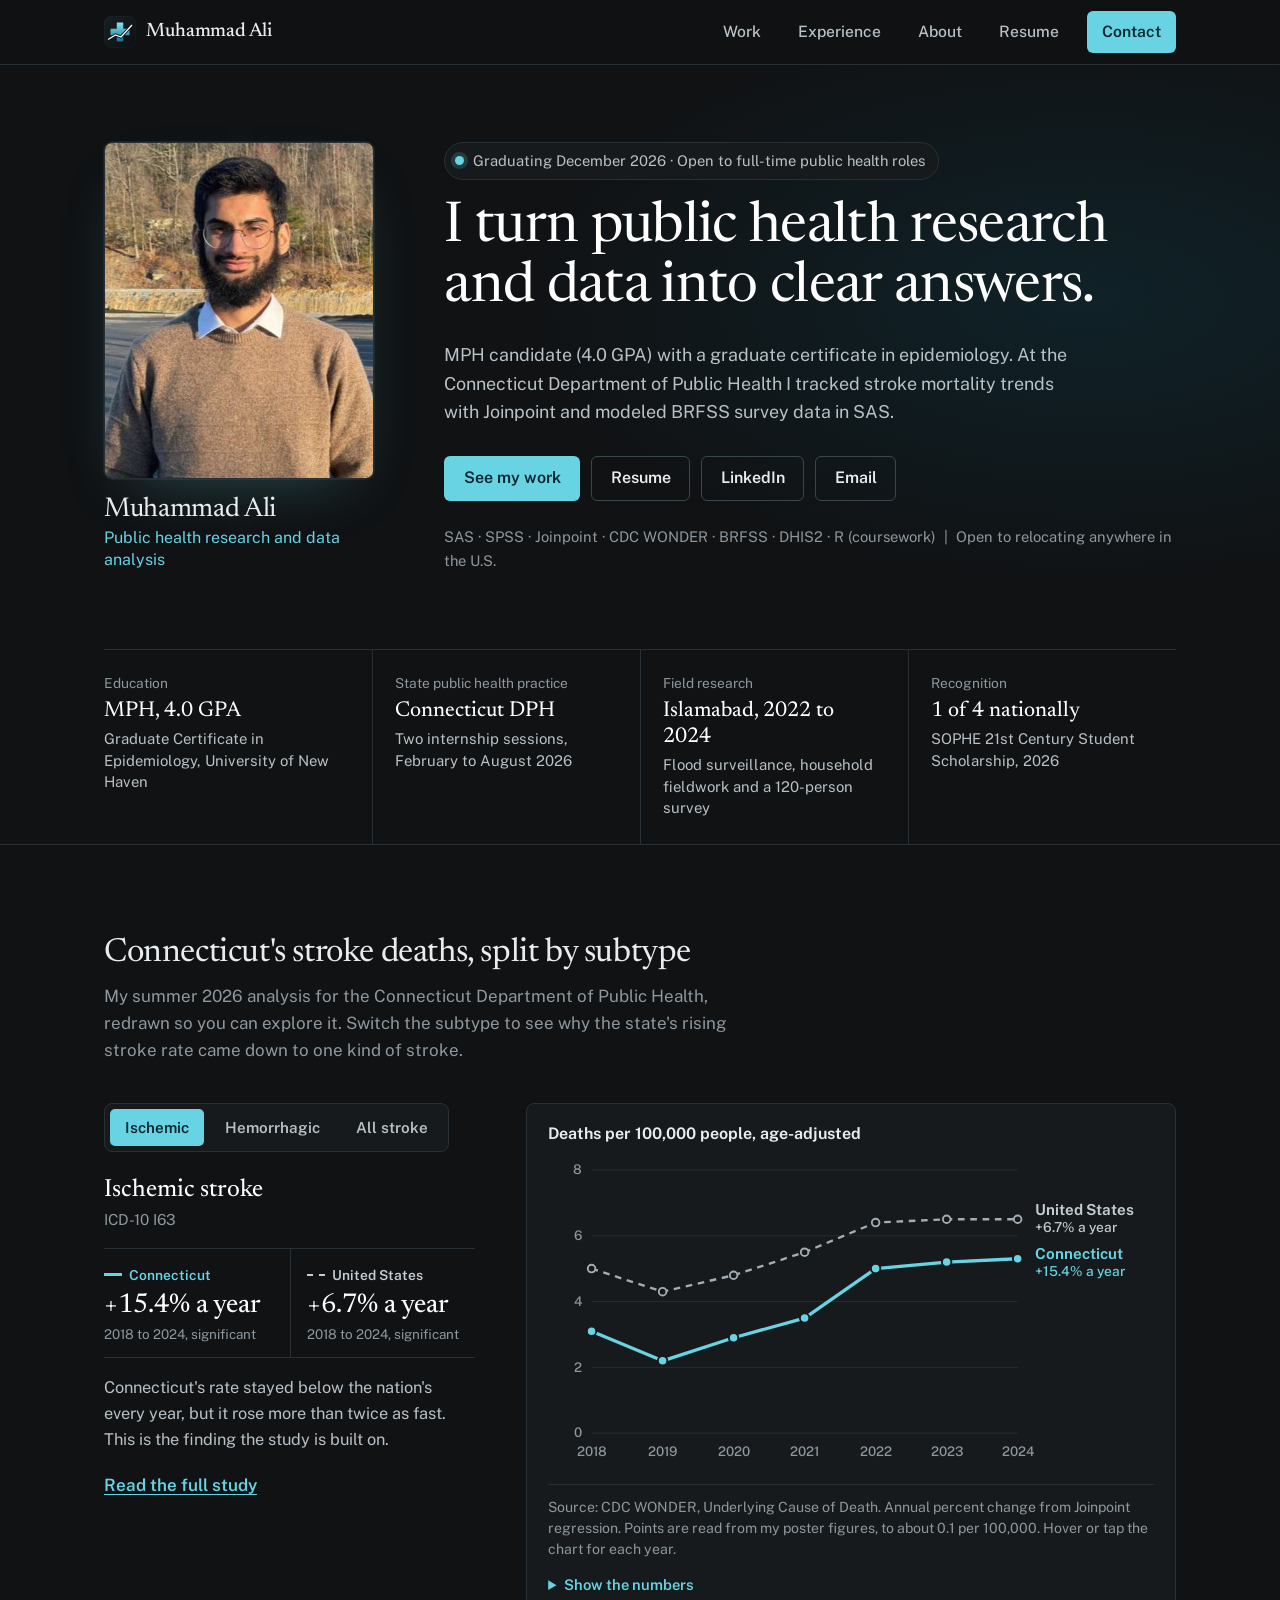
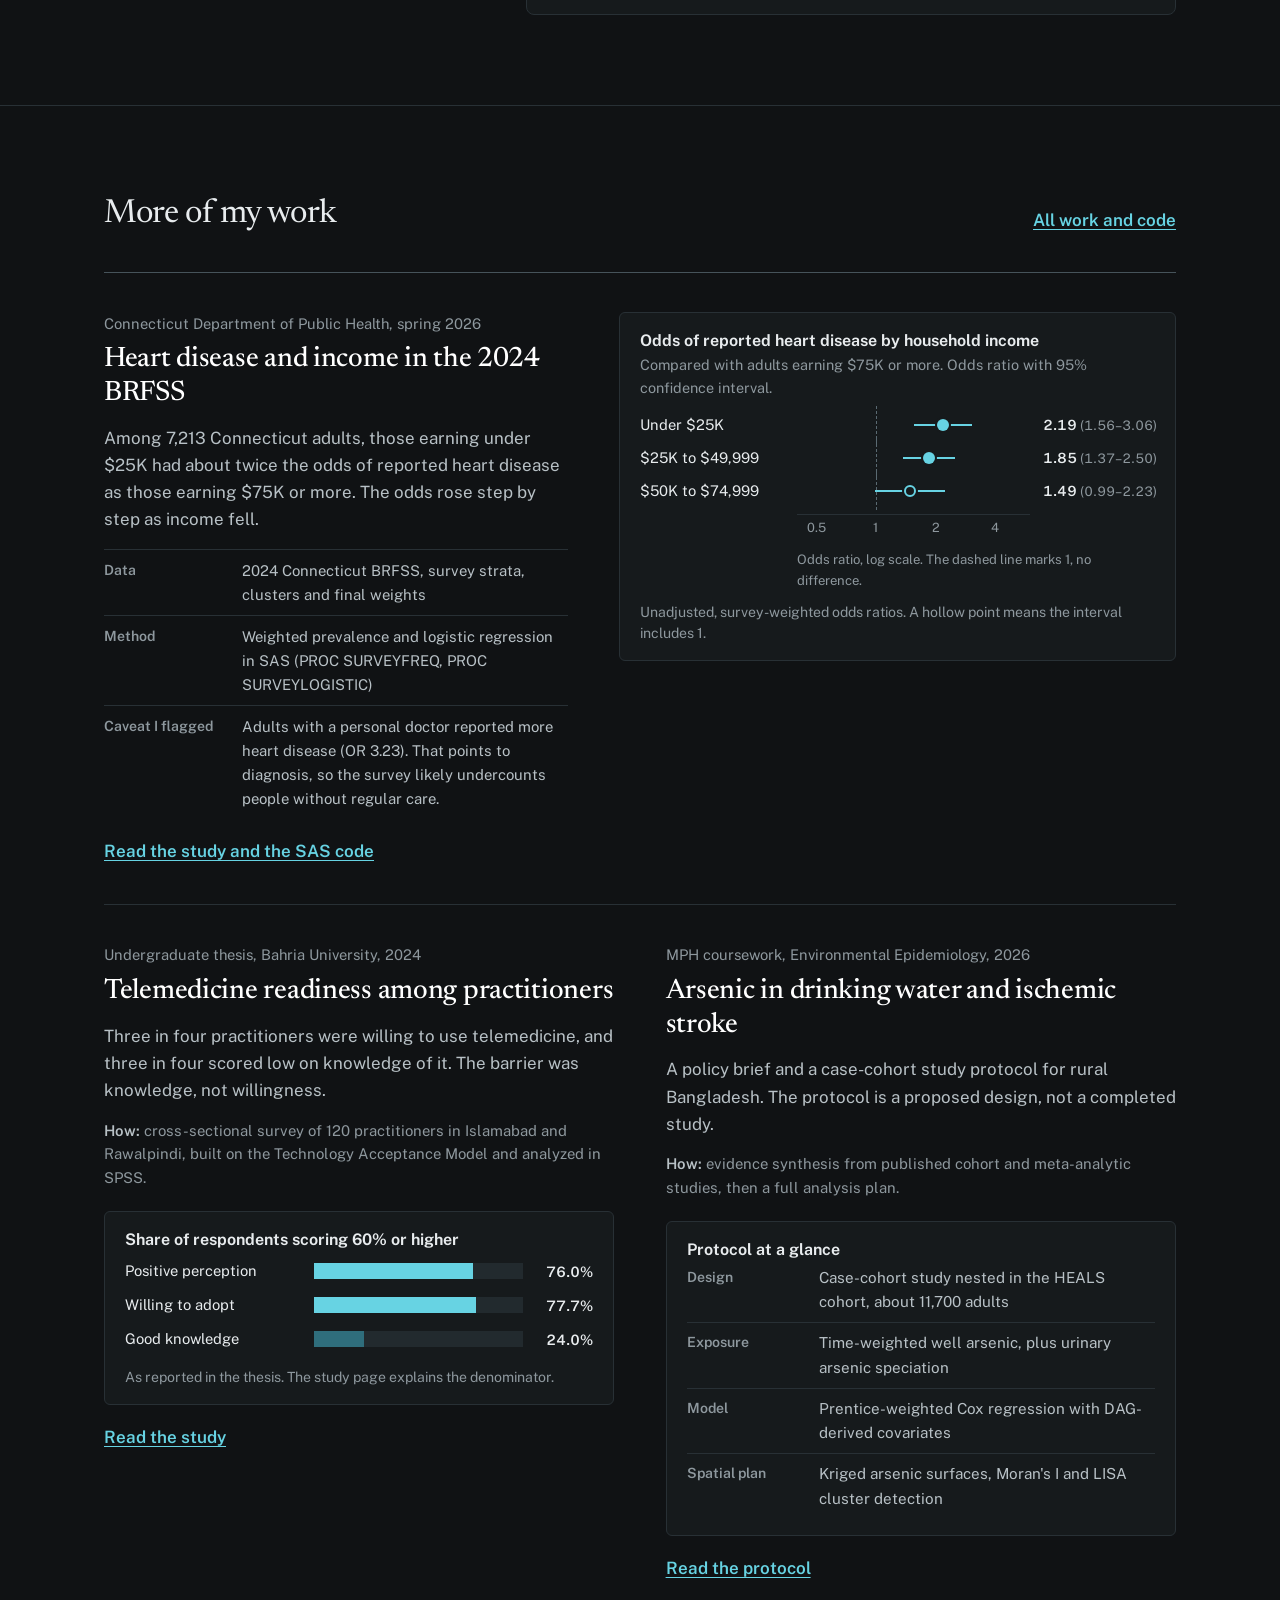
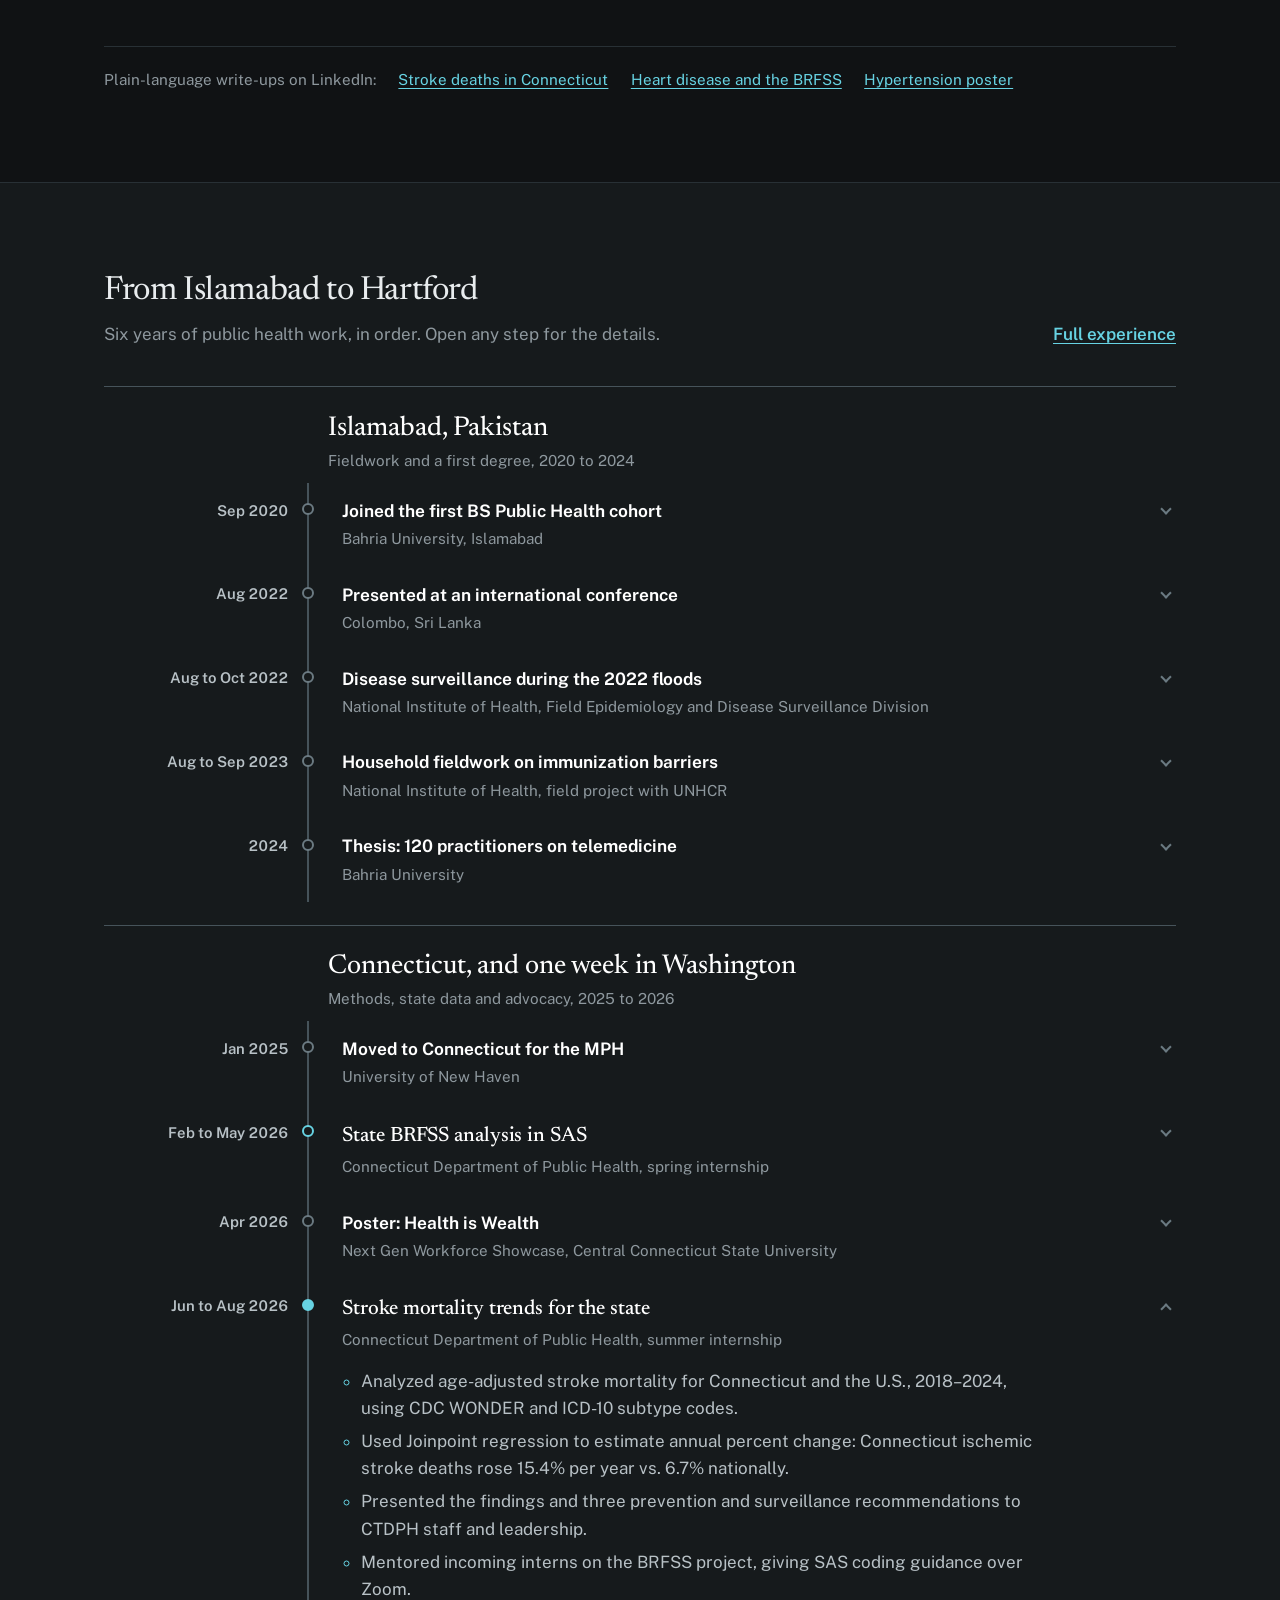
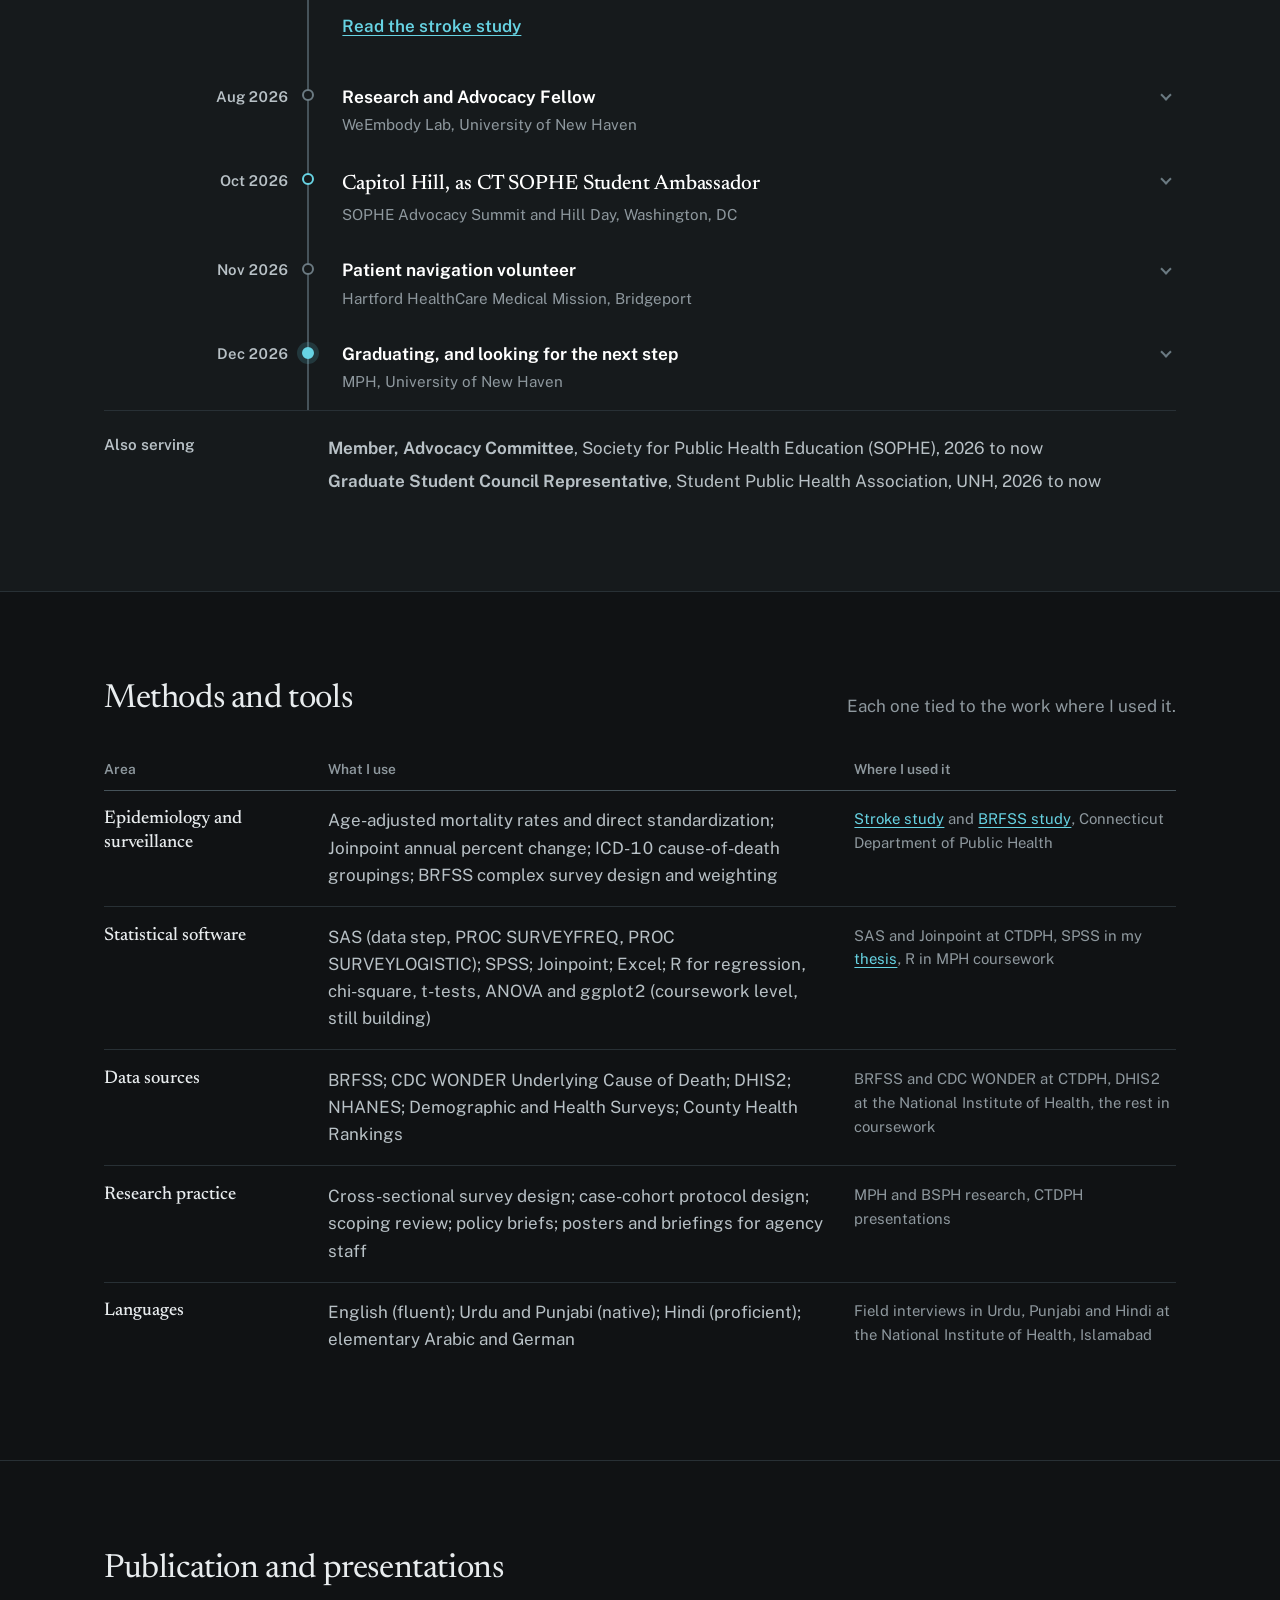
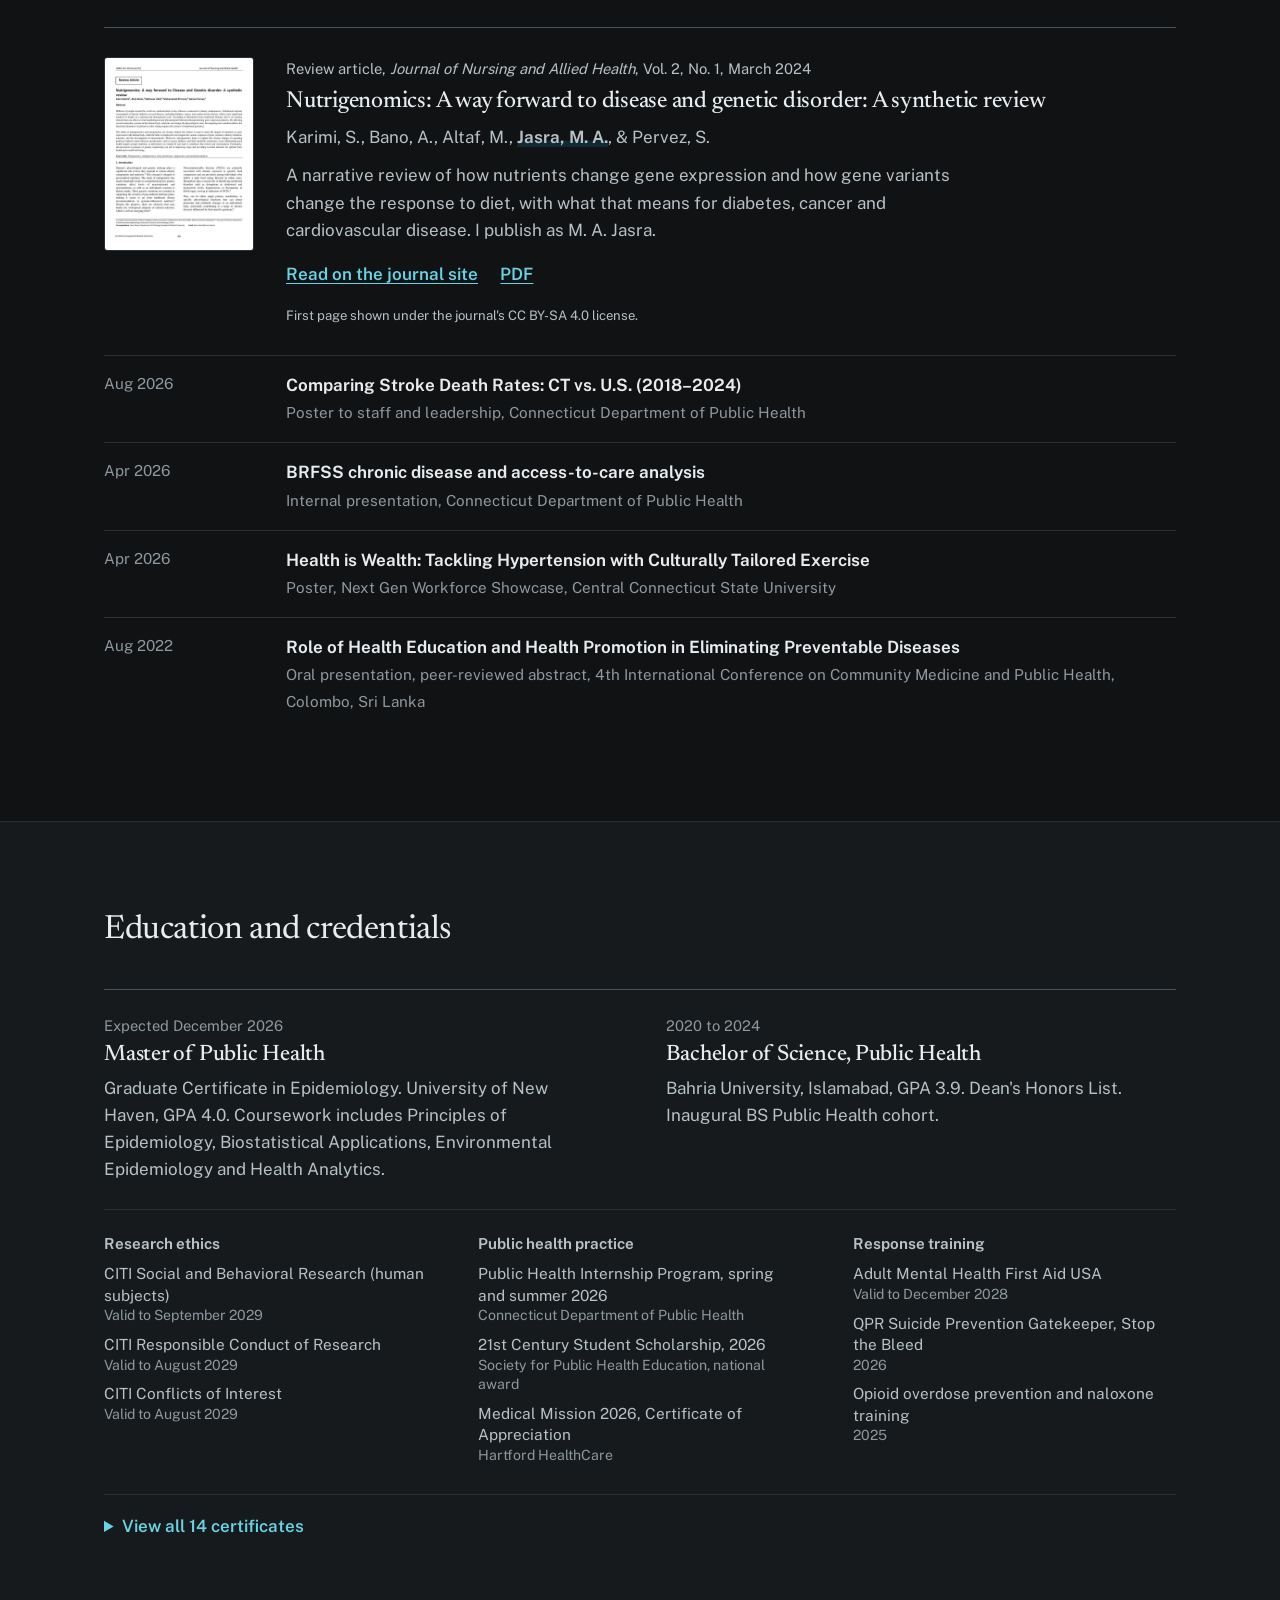
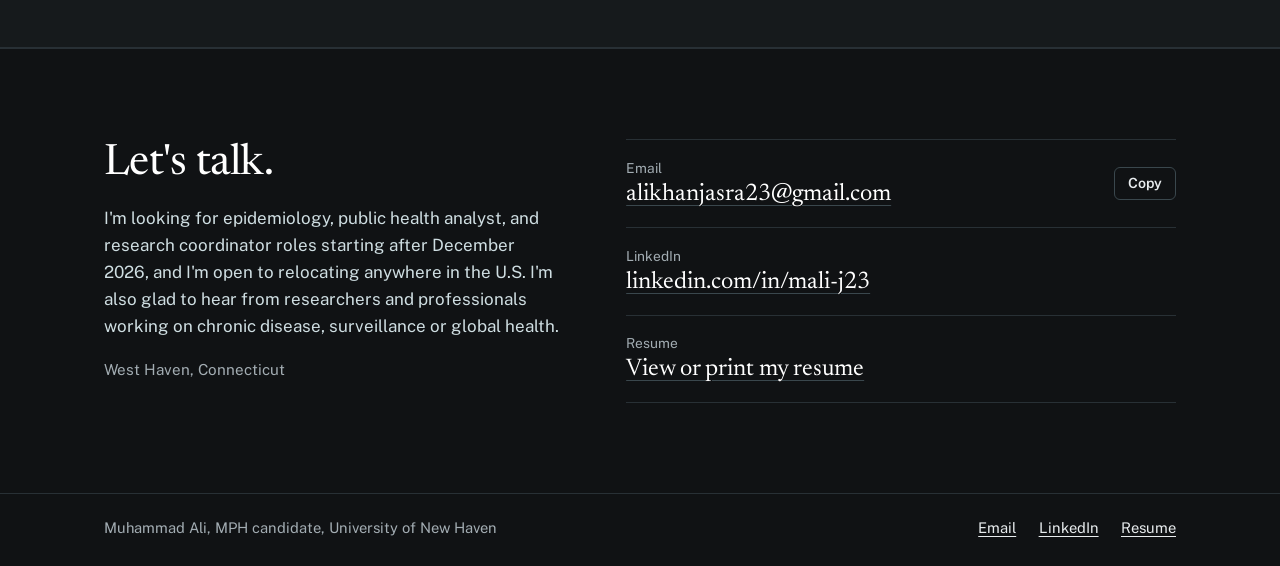
==== index.html @ 275188b8 "Showcase preview: stroke data explorer, Islamabad-to-Hartford path, abstract-style studies, condense" ====
<!doctype html>
<html lang="en">
<head>
<meta charset="utf-8">
<meta name="viewport" content="width=device-width, initial-scale=1">
<title>Muhammad Ali | Public health research and data analysis</title>
<meta name="description" content="MPH candidate with a graduate certificate in epidemiology. Stroke mortality trends, BRFSS analysis in SAS, and public health research from Connecticut and Pakistan.">
<link rel="canonical" href="https://mali-j23.github.io/">
<meta property="og:type" content="website">
<meta property="og:title" content="Muhammad Ali | Public health research and data analysis">
<meta property="og:description" content="MPH candidate with a graduate certificate in epidemiology. Stroke mortality trends, BRFSS analysis in SAS, and public health research from Connecticut and Pakistan.">
<meta property="og:url" content="https://mali-j23.github.io/">
<meta property="og:image" content="https://mali-j23.github.io/assets/img/og-card-b.jpg">
<meta property="og:image:width" content="1200">
<meta property="og:image:height" content="630">
<meta name="twitter:card" content="summary_large_image">
<meta name="theme-color" content="#101214">
<link rel="icon" href="assets/img/icon-pt-v7.svg" type="image/svg+xml">
<link rel="icon" href="assets/img/icon-pt-v7-32.png" type="image/png" sizes="32x32">
<link rel="apple-touch-icon" href="apple-touch-icon-v7.png">
<link rel="preload" href="assets/fonts/newsreader-latin-opsz-normal.woff2" as="font" type="font/woff2" crossorigin>
<link rel="preload" href="assets/fonts/public-sans-latin-wght-normal.woff2" as="font" type="font/woff2" crossorigin>
<link rel="stylesheet" href="assets/css/site.css?v=10">
<script type="application/ld+json">{"@context":"https://schema.org","@type":"Person","name":"Muhammad Ali","url":"https://mali-j23.github.io/","jobTitle":"MPH candidate","alumniOf":[{"@type":"CollegeOrUniversity","name":"University of New Haven"},{"@type":"CollegeOrUniversity","name":"Bahria University"}],"sameAs":["https://www.linkedin.com/in/mali-j23/"],"knowsAbout":["Epidemiology","Public health surveillance","Biostatistics","SAS","BRFSS"]}</script>
</head>
<body>
<a class="skip" href="#main">Skip to content</a>
<header class="site-header">
  <div class="wrap">
    <a class="brand" href="index.html"><svg class="brand-mark" viewBox="0 0 64 64" aria-hidden="true"><defs><linearGradient id="mk-bg" x1="0" y1="0" x2="1" y2="1"><stop offset="0" stop-color="#172025"/><stop offset="1" stop-color="#0D1012"/></linearGradient><linearGradient id="mk-g" x1="0" y1="0" x2="0" y2="1"><stop offset="0" stop-color="#8BE3EF"/><stop offset="1" stop-color="#0E7490"/></linearGradient></defs><rect width="64" height="64" rx="15" fill="url(#mk-bg)"/><rect x=".5" y=".5" width="63" height="63" rx="14.5" fill="none" stroke="#FFFFFF" stroke-opacity=".06"/><path d="M25.5 13h13v12.5h12.5v13h-12.5v12.5h-13v-12.5h-12.5v-13h12.5z" fill="url(#mk-g)"/><polyline points="8,47 23,38 34,42 56,18" fill="none" stroke="#121619" stroke-width="6.4" stroke-linejoin="miter" stroke-miterlimit="8"/><polyline points="8,47 23,38 34,42 56,18" fill="none" stroke="#F2FBFD" stroke-width="2.6" stroke-linejoin="miter" stroke-miterlimit="8"/></svg><span class="brand-name">Muhammad Ali</span></a>
    <nav class="nav" aria-label="Main"><ul><li><a href="work/index.html">Work</a></li><li><a href="experience.html">Experience</a></li><li><a href="about.html">About</a></li><li><a href="resume.html">Resume</a></li><li><a href="index.html#contact" class="nav-cta">Contact</a></li></ul></nav>
  </div>
</header>
<main id="main">

<section class="hero">
  <div class="wrap hero-grid">
    <div class="hero-photo">
      <img src="assets/img/muhammad-ali.jpg" width="428" height="535" alt="Portrait of Muhammad Ali">
      <h1 class="hero-name">Muhammad Ali</h1>
      <p class="hero-role">Public health research and data analysis</p>
    </div>
    <div class="hero-text">
      <p class="hero-kicker"><span class="dot" aria-hidden="true"></span>Graduating December 2026 · Open to full-time public health roles</p>
      <p class="hero-line">I turn public health research and data into clear answers.</p>
      <p class="hero-sub">MPH candidate (4.0 GPA) with a graduate certificate in epidemiology. At the Connecticut Department of Public Health I tracked stroke mortality trends with Joinpoint and modeled BRFSS survey data in SAS.</p>
      <div class="hero-actions">
        <a class="btn btn-primary" href="#findings">See my work</a>
        <a class="btn btn-ghost" href="resume.html">Resume</a>
        <a class="btn btn-ghost" href="https://www.linkedin.com/in/mali-j23/" rel="me">LinkedIn</a>
        <a class="btn btn-ghost" href="mailto:alikhanjasra23@gmail.com">Email</a>
      </div>
      <p class="hero-meta">SAS · SPSS · Joinpoint · CDC WONDER · BRFSS · DHIS2 · R (coursework) &nbsp;|&nbsp; Open to relocating anywhere in the U.S.</p>
    </div>
  </div>
  <div class="wrap">
    <dl class="proof">
      <div><dt>Education</dt><dd><b>MPH, 4.0 GPA</b>Graduate Certificate in Epidemiology, University of New Haven</dd></div>
      <div><dt>State public health practice</dt><dd><b>Connecticut DPH</b>Two internship sessions, February to August 2026</dd></div>
      <div><dt>Field research</dt><dd><b>Islamabad, 2022 to 2024</b>Flood surveillance, household fieldwork and a 120-person survey</dd></div>
      <div><dt>Recognition</dt><dd><b>1 of 4 nationally</b>SOPHE 21st Century Student Scholarship, 2026</dd></div>
    </dl>
  </div>
</section>

<section class="band" id="findings" aria-labelledby="xp-h">
  <div class="wrap">
    <header class="band-head">
      <div>
        <h2 id="xp-h">Connecticut's stroke deaths, split by subtype</h2>
        <p>My summer 2026 analysis for the Connecticut Department of Public Health, redrawn so you can explore it. Switch the subtype to see why the state's rising stroke rate came down to one kind of stroke.</p>
      </div>
    </header>
    <div class="xp" data-explorer>
  <div class="xp-side">
    <div class="xp-tabs" role="group" aria-label="Choose a stroke subtype"><button type="button" class="xp-tab" data-key="isch" aria-pressed="true">Ischemic</button><button type="button" class="xp-tab" data-key="hem" aria-pressed="false">Hemorrhagic</button><button type="button" class="xp-tab" data-key="all" aria-pressed="false">All stroke</button></div>
    <div class="xp-panel" aria-live="polite">
      <p class="xp-name"><b data-f="name">Ischemic stroke</b> <span data-f="icd">ICD-10 I63</span></p>
      <dl class="xp-apc">
        <div class="ct"><dt>Connecticut</dt><dd><b data-f="ctApc">+15.4% a year</b><span data-f="ctNote">2018 to 2024, significant</span></dd></div>
        <div class="us"><dt>United States</dt><dd><b data-f="usApc">+6.7% a year</b><span data-f="usNote">2018 to 2024, significant</span></dd></div>
      </dl>
      <p class="xp-read" data-f="read">Connecticut's rate stayed below the nation's every year, but it rose more than twice as fast. This is the finding the study is built on.</p>
    </div>
    <p class="xp-go"><a href="work/ct-stroke-mortality.html">Read the full study</a></p>
  </div>
  <figure class="xp-fig">
    <p class="fig-head">Deaths per 100,000 people, age-adjusted</p>
    <p class="xp-legend" aria-hidden="true"><span class="k ct">Connecticut</span><span class="k us">United States</span></p>
    <div class="xp-chart"><svg class="chart xp-svg" viewBox="0 0 640 340" role="img" aria-labelledby="xp-title xp-desc"><title id="xp-title">Age-adjusted ischemic stroke death rates, Connecticut and the United States, 2018 to 2024</title><desc id="xp-desc">Connecticut 3.1 to 5.3 per 100,000 (+15.4% a year); United States 5.0 to 6.5 (+6.7% a year). Full values in the table below the chart.</desc><g class="ticks"><g class="tick"><line class="grid" x1="46" x2="496" y1="298.0" y2="298.0"/><text class="axis-t" x="36" y="302.5" text-anchor="end">0</text></g><g class="tick"><line class="grid" x1="46" x2="496" y1="228.5" y2="228.5"/><text class="axis-t" x="36" y="233.0" text-anchor="end">2</text></g><g class="tick"><line class="grid" x1="46" x2="496" y1="159.0" y2="159.0"/><text class="axis-t" x="36" y="163.5" text-anchor="end">4</text></g><g class="tick"><line class="grid" x1="46" x2="496" y1="89.5" y2="89.5"/><text class="axis-t" x="36" y="94.0" text-anchor="end">6</text></g><g class="tick"><line class="grid" x1="46" x2="496" y1="20.0" y2="20.0"/><text class="axis-t" x="36" y="24.5" text-anchor="end">8</text></g></g><text class="axis-t" x="46.0" y="322" text-anchor="middle">2018</text><text class="axis-t" x="121.0" y="322" text-anchor="middle">2019</text><text class="axis-t" x="196.0" y="322" text-anchor="middle">2020</text><text class="axis-t" x="271.0" y="322" text-anchor="middle">2021</text><text class="axis-t" x="346.0" y="322" text-anchor="middle">2022</text><text class="axis-t" x="421.0" y="322" text-anchor="middle">2023</text><text class="axis-t" x="496.0" y="322" text-anchor="middle">2024</text><g class="series"><polyline class="us" points="46.0,124.2 121.0,148.6 196.0,131.2 271.0,106.9 346.0,75.6 421.0,72.1 496.0,72.1"/><polyline class="ct" points="46.0,190.3 121.0,221.6 196.0,197.2 271.0,176.4 346.0,124.2 421.0,117.3 496.0,113.8"/><g class="dots"><circle class="us-pt" cx="46.0" cy="124.2" r="4"/><circle class="us-pt" cx="121.0" cy="148.6" r="4"/><circle class="us-pt" cx="196.0" cy="131.2" r="4"/><circle class="us-pt" cx="271.0" cy="106.9" r="4"/><circle class="us-pt" cx="346.0" cy="75.6" r="4"/><circle class="us-pt" cx="421.0" cy="72.1" r="4"/><circle class="us-pt" cx="496.0" cy="72.1" r="4"/><circle class="ct-pt" cx="46.0" cy="190.3" r="5"/><circle class="ct-pt" cx="121.0" cy="221.6" r="5"/><circle class="ct-pt" cx="196.0" cy="197.2" r="5"/><circle class="ct-pt" cx="271.0" cy="176.4" r="5"/><circle class="ct-pt" cx="346.0" cy="124.2" r="5"/><circle class="ct-pt" cx="421.0" cy="117.3" r="5"/><circle class="ct-pt" cx="496.0" cy="113.8" r="5"/></g></g><g class="end-labs"><text class="lab lab-us" x="514" y="68.0">United States</text><text class="lab-s lab-us" x="514" y="86.0">+6.7% a year</text><text class="lab lab-ct" x="514" y="114.0">Connecticut</text><text class="lab-s lab-ct" x="514" y="132.0">+15.4% a year</text></g><g class="hover" aria-hidden="true"><line class="hover-line" x1="0" x2="0" y1="20" y2="298"/></g><rect class="hit" x="26" y="0" width="490" height="308" fill="transparent"/></svg><div class="xp-tip" hidden></div></div>
    <figcaption>Source: CDC WONDER, Underlying Cause of Death. Annual percent change from Joinpoint regression. Points are read from my poster figures, to about 0.1 per 100,000. Hover or tap the chart for each year.</figcaption>
    <details class="data-view"><summary>Show the numbers</summary><div class="table-scroll" tabindex="0" role="region" aria-label="Stroke death rates table"><table class="data nowrap"><caption>Age-adjusted deaths per 100,000, read from my poster figures</caption><thead><tr><th scope="col">Series</th><th scope="col" class="r">2018</th><th scope="col" class="r">2019</th><th scope="col" class="r">2020</th><th scope="col" class="r">2021</th><th scope="col" class="r">2022</th><th scope="col" class="r">2023</th><th scope="col" class="r">2024</th></tr></thead><tbody><tr><th scope="row">Ischemic stroke, Connecticut</th><td class="r">3.1</td><td class="r">2.2</td><td class="r">2.9</td><td class="r">3.5</td><td class="r">5.0</td><td class="r">5.2</td><td class="r">5.3</td></tr><tr><th scope="row">Ischemic stroke, United States</th><td class="r">5.0</td><td class="r">4.3</td><td class="r">4.8</td><td class="r">5.5</td><td class="r">6.4</td><td class="r">6.5</td><td class="r">6.5</td></tr><tr><th scope="row">Hemorrhagic stroke, Connecticut</th><td class="r">7.2</td><td class="r">6.8</td><td class="r">6.4</td><td class="r">6.8</td><td class="r">6.0</td><td class="r">5.7</td><td class="r">5.6</td></tr><tr><th scope="row">Hemorrhagic stroke, United States</th><td class="r">8.7</td><td class="r">8.5</td><td class="r">8.6</td><td class="r">9.0</td><td class="r">8.4</td><td class="r">8.1</td><td class="r">7.8</td></tr><tr><th scope="row">All cerebrovascular disease, Connecticut</th><td class="r">27.2</td><td class="r">26.7</td><td class="r">28.4</td><td class="r">29.5</td><td class="r">30.1</td><td class="r">30.5</td><td class="r">31.6</td></tr><tr><th scope="row">All cerebrovascular disease, United States</th><td class="r">37.1</td><td class="r">37.0</td><td class="r">38.8</td><td class="r">41.1</td><td class="r">39.5</td><td class="r">39.0</td><td class="r">38.6</td></tr></tbody></table></div></details>
  </figure>
  <script type="application/json" class="xp-data">{"years": [2018, 2019, 2020, 2021, 2022, 2023, 2024], "g": {"W": 640, "H": 340, "x0": 46, "x1": 496, "y0": 298, "y1": 20}, "sets": {"isch": {"label": "Ischemic", "name": "Ischemic stroke", "icd": "ICD-10 I63", "max": 8, "step": 2, "ct": [3.1, 2.2, 2.9, 3.5, 5.0, 5.2, 5.3], "us": [5.0, 4.3, 4.8, 5.5, 6.4, 6.5, 6.5], "ctApc": "+15.4% a year", "usApc": "+6.7% a year", "ctNote": "2018 to 2024, significant", "usNote": "2018 to 2024, significant", "read": "Connecticut's rate stayed below the nation's every year, but it rose more than twice as fast. This is the finding the study is built on."}, "hem": {"label": "Hemorrhagic", "name": "Hemorrhagic stroke", "icd": "ICD-10 I60 to I62", "max": 10, "step": 2, "ct": [7.2, 6.8, 6.4, 6.8, 6.0, 5.7, 5.6], "us": [8.7, 8.5, 8.6, 9.0, 8.4, 8.1, 7.8], "ctApc": "−4.1% a year", "usApc": "−4.2% a year", "ctNote": "2018 to 2024, significant", "usNote": "2021 to 2024, significant (flat before)", "read": "Hemorrhagic stroke deaths fell in both. That rules it out as the reason Connecticut's stroke deaths were rising."}, "all": {"label": "All stroke", "name": "All cerebrovascular disease", "icd": "ICD-10 I60 to I69", "max": 50, "step": 10, "ct": [27.2, 26.7, 28.4, 29.5, 30.1, 30.5, 31.6], "us": [37.1, 37.0, 38.8, 41.1, 39.5, 39.0, 38.6], "ctApc": "+2.8% a year", "usApc": "−1.7% a year", "ctNote": "2018 to 2024, no turning point", "usNote": "from 2021, after +3.5% a year to 2021", "read": "The national trend turned down after 2021. Connecticut's kept climbing with no turning point, which is what made the subtype split worth doing."}}}</script>
</div>
  </div>
</section>

<section class="band" id="projects" aria-labelledby="proj-h">
  <div class="wrap">
    <header class="band-head">
      <h2 id="proj-h">More of my work</h2>
      <a class="more-link" href="work/index.html">All work and code</a>
    </header>

    <article class="study">
      <div>
        <p class="study-ctx">Connecticut Department of Public Health, spring 2026</p>
        <h3><a href="work/brfss-heart-disease.html">Heart disease and income in the 2024 BRFSS</a></h3>
        <p class="study-find">Among 7,213 Connecticut adults, those earning under $25K had about twice the odds of reported heart disease as those earning $75K or more. The odds rose step by step as income fell.</p>
        <dl class="abstract">
          <div><dt>Data</dt><dd>2024 Connecticut BRFSS, survey strata, clusters and final weights</dd></div>
          <div><dt>Method</dt><dd>Weighted prevalence and logistic regression in SAS (PROC SURVEYFREQ, PROC SURVEYLOGISTIC)</dd></div>
          <div><dt>Caveat I flagged</dt><dd>Adults with a personal doctor reported more heart disease (OR 3.23). That points to diagnosis, so the survey likely undercounts people without regular care.</dd></div>
        </dl>
        <p class="study-go"><a href="work/brfss-heart-disease.html">Read the study and the SAS code</a></p>
      </div>
      <figure class="study-fig">
        <p class="fig-head">Odds of reported heart disease by household income</p>
        <p class="fig-sub">Compared with adults earning $75K or more. Odds ratio with 95% confidence interval.</p>
        <div class="forest"><div class="forest-row" title="Under $25K: OR 2.19 (95% CI 1.56 to 3.06)" style="--ref:33.84%;--lo:50.35%;--hi:75.17%;--pt:62.77%"><span class="forest-label">Under $25K</span><span class="forest-track" aria-hidden="true"><span class="forest-ci"></span><span class="forest-pt"></span></span><span class="forest-val">2.19 <span class="small">(1.56–3.06)</span></span></div><div class="forest-row" title="$25K to $49,999: OR 1.85 (95% CI 1.37 to 2.50)" style="--ref:33.84%;--lo:45.46%;--hi:67.69%;--pt:56.57%"><span class="forest-label">$25K to $49,999</span><span class="forest-track" aria-hidden="true"><span class="forest-ci"></span><span class="forest-pt"></span></span><span class="forest-val">1.85 <span class="small">(1.37–2.50)</span></span></div><div class="forest-row" title="$50K to $74,999: OR 1.49 (95% CI 0.99 to 2.23) , CI includes 1" style="--ref:33.84%;--lo:33.50%;--hi:63.48%;--pt:48.49%"><span class="forest-label">$50K to $74,999</span><span class="forest-track" aria-hidden="true"><span class="forest-ci"></span><span class="forest-pt ns"></span></span><span class="forest-val">1.49 <span class="small">(0.99–2.23)</span></span></div><div class="forest-axis" aria-hidden="true"><span></span><div class="ticks"><span style="left:8.24%">0.5</span><span style="left:33.84%">1</span><span style="left:59.43%">2</span><span style="left:85.03%">4</span></div><span></span><div class="axis-label">Odds ratio, log scale. The dashed line marks 1, no difference.</div></div></div>
        <figcaption>Unadjusted, survey-weighted odds ratios. A hollow point means the interval includes 1.</figcaption>
      </figure>
    </article>

    <div class="study-pair">
      <article class="study">
        <p class="study-ctx">Undergraduate thesis, Bahria University, 2024</p>
        <h3><a href="work/telemedicine-thesis.html">Telemedicine readiness among practitioners</a></h3>
        <p class="study-find">Three in four practitioners were willing to use telemedicine, and three in four scored low on knowledge of it. The barrier was knowledge, not willingness.</p>
        <p class="study-how"><b>How:</b> cross-sectional survey of 120 practitioners in Islamabad and Rawalpindi, built on the Technology Acceptance Model and analyzed in SPSS.</p>
        <figure class="study-fig">
          <p class="fig-head">Share of respondents scoring 60% or higher</p>
          <div class="bars">
            <div class="bar-row"><span class="bar-label">Positive perception</span><span class="bar-track" aria-hidden="true"><span class="bar-fill" style="--w:76.0%"></span></span><span class="bar-val">76.0%</span></div>
            <div class="bar-row"><span class="bar-label">Willing to adopt</span><span class="bar-track" aria-hidden="true"><span class="bar-fill" style="--w:77.7%"></span></span><span class="bar-val">77.7%</span></div>
            <div class="bar-row"><span class="bar-label">Good knowledge</span><span class="bar-track" aria-hidden="true"><span class="bar-fill light" style="--w:24.0%"></span></span><span class="bar-val">24.0%</span></div>
          </div>
          <figcaption>As reported in the thesis. The study page explains the denominator.</figcaption>
        </figure>
        <p class="study-go"><a href="work/telemedicine-thesis.html">Read the study</a></p>
      </article>
      <article class="study">
        <p class="study-ctx">MPH coursework, Environmental Epidemiology, 2026</p>
        <h3><a href="work/arsenic-ischemic-stroke.html">Arsenic in drinking water and ischemic stroke</a></h3>
        <p class="study-find">A policy brief and a case-cohort study protocol for rural Bangladesh. The protocol is a proposed design, not a completed study.</p>
        <p class="study-how"><b>How:</b> evidence synthesis from published cohort and meta-analytic studies, then a full analysis plan.</p>
        <figure class="study-fig">
          <p class="fig-head">Protocol at a glance</p>
          <ul class="design-list">
            <li><b>Design</b><span>Case-cohort study nested in the HEALS cohort, about 11,700 adults</span></li>
            <li><b>Exposure</b><span>Time-weighted well arsenic, plus urinary arsenic speciation</span></li>
            <li><b>Model</b><span>Prentice-weighted Cox regression with DAG-derived covariates</span></li>
            <li><b>Spatial plan</b><span>Kriged arsenic surfaces, Moran's I and LISA cluster detection</span></li>
          </ul>
        </figure>
        <p class="study-go"><a href="work/arsenic-ischemic-stroke.html">Read the protocol</a></p>
      </article>
    </div>

    <p class="writeups"><span>Plain-language write-ups on LinkedIn:</span>
      <a href="https://www.linkedin.com/posts/mali-j23_publichealth-mph-healthpolicy-share-7495878154767593472-Ne0C/">Stroke deaths in Connecticut</a>
      <a href="https://www.linkedin.com/posts/mali-j23_heart-disease-in-connecticut-2024-brfss-ugcPost-7513240771441979392-JGFQ/">Heart disease and the BRFSS</a>
      <a href="https://www.linkedin.com/posts/mali-j23_publichealth-mph-networking-ugcPost-7506755749532942337-hAEg/">Hypertension poster</a>
    </p>
  </div>
</section>

<section class="band mist" id="experience" aria-labelledby="path-h">
  <div class="wrap">
    <header class="band-head">
      <div>
        <h2 id="path-h">From Islamabad to Hartford</h2>
        <p>Six years of public health work, in order. Open any step for the details.</p>
      </div>
      <a class="more-link" href="experience.html">Full experience</a>
    </header>
    <div class="path">
      <div class="chapter"><h3>Islamabad, Pakistan</h3><p>Fieldwork and a first degree, 2020 to 2024</p></div>
      <ol class="steps"><li class="step "><details><summary><span class="step-when">Sep 2020</span><span class="step-what"><b>Joined the first BS Public Health cohort</b><span>Bahria University, Islamabad</span></span></summary><div class="step-body"><p>Part of the university's inaugural public health class. Graduated in July 2024 with a 3.9 GPA and a place on the Dean's Honors List.</p></div></details></li><li class="step "><details><summary><span class="step-when">Aug 2022</span><span class="step-what"><b>Presented at an international conference</b><span>Colombo, Sri Lanka</span></span></summary><div class="step-body"><p>Oral presentation, "Role of Health Education and Health Promotion in Eliminating Preventable Diseases," at the 4th International Conference on Community Medicine and Public Health. Peer-reviewed abstract.</p></div></details></li><li class="step "><details><summary><span class="step-when">Aug to Oct 2022</span><span class="step-what"><b>Disease surveillance during the 2022 floods</b><span>National Institute of Health, Field Epidemiology and Disease Surveillance Division</span></span></summary><div class="step-body"><ul><li>Entered flood-related disease data from affected districts into DHIS2 and produced map visualizations for response planning.</li><li>Supported analysis and reporting of surveillance data for flood-affected communities.</li><li>Completed scenario-based infection prevention and control training delivered by a WHO public health professional.</li></ul></div></details></li><li class="step "><details><summary><span class="step-when">Aug to Sep 2023</span><span class="step-what"><b>Household fieldwork on immunization barriers</b><span>National Institute of Health, field project with UNHCR</span></span></summary><div class="step-body"><ul><li>Collected household health data in urban slum communities to assess barriers to immunization.</li><li>Interviewed families in Urdu, Punjabi and Hindi, without an interpreter.</li><li>Built Excel databases joining refugee and district-level data with UNHCR maps for program planning.</li></ul></div></details></li><li class="step "><details><summary><span class="step-when">2024</span><span class="step-what"><b>Thesis: 120 practitioners on telemedicine</b><span>Bahria University</span></span></summary><div class="step-body"><p>Designed the questionnaire, surveyed 120 practitioners in Islamabad and Rawalpindi, analyzed it in SPSS, and defended it before a faculty committee with external examiners. Three in four were willing to use telemedicine; three in four scored low on knowledge of it.</p><p><a href="work/telemedicine-thesis.html">Read the thesis study</a></p></div></details></li></ol>
      <div class="chapter"><h3>Connecticut, and one week in Washington</h3><p>Methods, state data and advocacy, 2025 to 2026</p></div>
      <ol class="steps"><li class="step "><details><summary><span class="step-when">Jan 2025</span><span class="step-what"><b>Moved to Connecticut for the MPH</b><span>University of New Haven</span></span></summary><div class="step-body"><p>Master of Public Health with a Graduate Certificate in Epidemiology. GPA 4.0, finishing December 2026.</p></div></details></li><li class="step key"><details><summary><span class="step-when">Feb to May 2026</span><span class="step-what"><b>State BRFSS analysis in SAS</b><span>Connecticut Department of Public Health, spring internship</span></span></summary><div class="step-body"><ul><li>Wrote SAS code to clean and analyze 2024 Connecticut BRFSS data, using PROC SURVEYFREQ and PROC SURVEYLOGISTIC to account for the survey design.</li><li>Found a clear income gradient in heart disease (OR 2.19 for adults under $25K vs. $75K+), with higher odds for smokers (1.50) and adults with obesity (1.38).</li><li>Presented the analysis internally to CTDPH staff in April 2026.</li></ul><p><a href="work/brfss-heart-disease.html">Read the BRFSS study</a></p></div></details></li><li class="step "><details><summary><span class="step-when">Apr 2026</span><span class="step-what"><b>Poster: Health is Wealth</b><span>Next Gen Workforce Showcase, Central Connecticut State University</span></span></summary><div class="step-body"><p>A solo intervention design for hypertensive men in Islamabad, built on the Theory of Planned Behavior: low-cost pedometers, community walking groups, and Friday sermons framing activity as caring for the body. <a href="https://www.linkedin.com/posts/mali-j23_publichealth-mph-networking-ugcPost-7506755749532942337-hAEg/">LinkedIn post</a></p></div></details></li><li class="step key"><details open><summary><span class="step-when">Jun to Aug 2026</span><span class="step-what"><b>Stroke mortality trends for the state</b><span>Connecticut Department of Public Health, summer internship</span></span></summary><div class="step-body"><ul><li>Analyzed age-adjusted stroke mortality for Connecticut and the U.S., 2018–2024, using CDC WONDER and ICD-10 subtype codes.</li><li>Used Joinpoint regression to estimate annual percent change: Connecticut ischemic stroke deaths rose 15.4% per year vs. 6.7% nationally.</li><li>Presented the findings and three prevention and surveillance recommendations to CTDPH staff and leadership.</li><li>Mentored incoming interns on the BRFSS project, giving SAS coding guidance over Zoom.</li></ul><p><a href="work/ct-stroke-mortality.html">Read the stroke study</a></p></div></details></li><li class="step "><details><summary><span class="step-when">Aug 2026</span><span class="step-what"><b>Research and Advocacy Fellow</b><span>WeEmbody Lab, University of New Haven</span></span></summary><div class="step-body"><p>Selected for a university working group that trains students, staff and faculty as health equity leaders and advocates. Completed CITI human subjects and research ethics training to access a lab health dataset.</p></div></details></li><li class="step key"><details><summary><span class="step-when">Oct 2026</span><span class="step-what"><b>Capitol Hill, as CT SOPHE Student Ambassador</b><span>SOPHE Advocacy Summit and Hill Day, Washington, DC</span></span></summary><div class="step-body"><ul><li>One of four students awarded SOPHE's national 21st Century Student Scholarship, which funded travel and lodging.</li><li>Nominated by Dr. Alvin Tran to represent CT SOPHE and UNH's WeEmbody Lab.</li><li>Met staff from the offices of Rep. DeLauro, Sen. Murphy and Sen. Blumenthal to ask for co-sponsorship of S.4254, the bipartisan Health Workforce Innovation Act, or appropriations support for the public health workforce.</li></ul><p><a href="https://www.newhaven.edu/news/blog/2026/muhammad-ali-attends-public-health-summit.php">Read my Charger Blog post</a></p></div></details></li><li class="step "><details><summary><span class="step-when">Nov 2026</span><span class="step-what"><b>Patient navigation volunteer</b><span>Hartford HealthCare Medical Mission, Bridgeport</span></span></summary><div class="step-body"><p>Guided patients one-on-one through a free, one-day community health event, from registration through screenings, lab tests, behavioral health checks and nutrition counseling to checkout. Received a Certificate of Appreciation.</p></div></details></li><li class="step now"><details><summary><span class="step-when">Dec 2026</span><span class="step-what"><b>Graduating, and looking for the next step</b><span>MPH, University of New Haven</span></span></summary><div class="step-body"><p>Looking for full-time epidemiology, public health analyst and research roles. Open to relocating anywhere in the U.S.</p><p><a href="#contact">Get in touch</a></p></div></details></li></ol>
    </div>
    <div class="service">
      <h3>Also serving</h3>
      <ul>
        <li><b>Member, Advocacy Committee</b>, Society for Public Health Education (SOPHE), 2026 to now</li>
        <li><b>Graduate Student Council Representative</b>, Student Public Health Association, UNH, 2026 to now</li>
      </ul>
    </div>
  </div>
</section>

<section class="band" id="methods" aria-labelledby="meth-h">
  <div class="wrap">
    <header class="band-head">
      <h2 id="meth-h">Methods and tools</h2>
      <p>Each one tied to the work where I used it.</p>
    </header>
    <table class="methods">
      <thead><tr><th scope="col">Area</th><th scope="col">What I use</th><th scope="col">Where I used it</th></tr></thead>
      <tbody>
        <tr><th scope="row">Epidemiology and surveillance</th><td>Age-adjusted mortality rates and direct standardization; Joinpoint annual percent change; ICD-10 cause-of-death groupings; BRFSS complex survey design and weighting</td><td><a href="work/ct-stroke-mortality.html">Stroke study</a> and <a href="work/brfss-heart-disease.html">BRFSS study</a>, Connecticut Department of Public Health</td></tr>
        <tr><th scope="row">Statistical software</th><td>SAS (data step, PROC SURVEYFREQ, PROC SURVEYLOGISTIC); SPSS; Joinpoint; Excel; R for regression, chi-square, t-tests, ANOVA and ggplot2 (coursework level, still building)</td><td>SAS and Joinpoint at CTDPH, SPSS in my <a href="work/telemedicine-thesis.html">thesis</a>, R in MPH coursework</td></tr>
        <tr><th scope="row">Data sources</th><td>BRFSS; CDC WONDER Underlying Cause of Death; DHIS2; NHANES; Demographic and Health Surveys; County Health Rankings</td><td>BRFSS and CDC WONDER at CTDPH, DHIS2 at the National Institute of Health, the rest in coursework</td></tr>
        <tr><th scope="row">Research practice</th><td>Cross-sectional survey design; case-cohort protocol design; scoping review; policy briefs; posters and briefings for agency staff</td><td>MPH and BSPH research, CTDPH presentations</td></tr>
        <tr><th scope="row">Languages</th><td>English (fluent); Urdu and Punjabi (native); Hindi (proficient); elementary Arabic and German</td><td>Field interviews in Urdu, Punjabi and Hindi at the National Institute of Health, Islamabad</td></tr>
      </tbody>
    </table>
  </div>
</section>

<section class="band" id="publication" aria-labelledby="pub-h">
  <div class="wrap">
    <header class="band-head"><h2 id="pub-h">Publication and presentations</h2></header>
    <div class="pub">
      <a class="pub-img" href="https://jnah.supp.journalrmc.com/index.php/public/article/view/52" aria-label="Open the article on the journal site">
        <img src="assets/img/pub-nutrigenomics-p1-sm.jpg" width="640" height="828" alt="First page of the article Nutrigenomics: A way forward to disease and genetic disorder, in the Journal of Nursing and Allied Health" loading="lazy">
      </a>
      <div class="pub-body">
        <p class="pub-type">Review article, <i>Journal of Nursing and Allied Health</i>, Vol. 2, No. 1, March 2024</p>
        <h3>Nutrigenomics: A way forward to disease and genetic disorder: A synthetic review</h3>
        <p class="pub-authors">Karimi, S., Bano, A., Altaf, M., <b>Jasra, M. A.</b>, &amp; Pervez, S.</p>
        <p>A narrative review of how nutrients change gene expression and how gene variants change the response to diet, with what that means for diabetes, cancer and cardiovascular disease. I publish as M. A. Jasra.</p>
        <p class="pub-actions"><a href="https://jnah.supp.journalrmc.com/index.php/public/article/view/52">Read on the journal site</a><a href="https://jnah.supp.journalrmc.com/index.php/public/article/download/52/39">PDF</a></p>
        <p class="pub-credit">First page shown under the journal's CC BY-SA 4.0 license.</p>
      </div>
    </div>
    <ul class="talks">
      <li><span class="talk-when">Aug 2026</span><div><b>Comparing Stroke Death Rates: CT vs. U.S. (2018–2024)</b><span>Poster to staff and leadership, Connecticut Department of Public Health</span></div></li>
      <li><span class="talk-when">Apr 2026</span><div><b>BRFSS chronic disease and access-to-care analysis</b><span>Internal presentation, Connecticut Department of Public Health</span></div></li>
      <li><span class="talk-when">Apr 2026</span><div><b>Health is Wealth: Tackling Hypertension with Culturally Tailored Exercise</b><span>Poster, Next Gen Workforce Showcase, Central Connecticut State University</span></div></li>
      <li><span class="talk-when">Aug 2022</span><div><b>Role of Health Education and Health Promotion in Eliminating Preventable Diseases</b><span>Oral presentation, peer-reviewed abstract, 4th International Conference on Community Medicine and Public Health, Colombo, Sri Lanka</span></div></li>
    </ul>
  </div>
</section>

<section class="band mist" id="credentials" aria-labelledby="cred-h">
  <div class="wrap">
    <header class="band-head"><h2 id="cred-h">Education and credentials</h2></header>
    <div class="edu">
      <div class="edu-item"><span class="edu-when">Expected December 2026</span><b>Master of Public Health</b><span>Graduate Certificate in Epidemiology. University of New Haven, GPA 4.0. Coursework includes Principles of Epidemiology, Biostatistical Applications, Environmental Epidemiology and Health Analytics.</span></div>
      <div class="edu-item"><span class="edu-when">2020 to 2024</span><b>Bachelor of Science, Public Health</b><span>Bahria University, Islamabad, GPA 3.9. Dean's Honors List. Inaugural BS Public Health cohort.</span></div>
    </div>
    <div class="cred-cols">
      <div>
        <h3>Research ethics</h3>
        <ul>
          <li>CITI Social and Behavioral Research (human subjects)<span>Valid to September 2029</span></li>
          <li>CITI Responsible Conduct of Research<span>Valid to August 2029</span></li>
          <li>CITI Conflicts of Interest<span>Valid to August 2029</span></li>
        </ul>
      </div>
      <div>
        <h3>Public health practice</h3>
        <ul>
          <li>Public Health Internship Program, spring and summer 2026<span>Connecticut Department of Public Health</span></li>
          <li>21st Century Student Scholarship, 2026<span>Society for Public Health Education, national award</span></li>
          <li>Medical Mission 2026, Certificate of Appreciation<span>Hartford HealthCare</span></li>
        </ul>
      </div>
      <div>
        <h3>Response training</h3>
        <ul>
          <li>Adult Mental Health First Aid USA<span>Valid to December 2028</span></li>
          <li>QPR Suicide Prevention Gatekeeper, Stop the Bleed<span>2026</span></li>
          <li>Opioid overdose prevention and naloxone training<span>2025</span></li>
        </ul>
      </div>
    </div>
    <details class="certs">
      <summary>View all 14 certificates</summary>
      <div class="cert-filter" role="group" aria-label="Filter certificates">
      <button type="button" class="chip" data-filter="all" aria-pressed="true">All</button><button type="button" class="chip" data-filter="honors" aria-pressed="false">Honors</button><button type="button" class="chip" data-filter="ethics" aria-pressed="false">Research ethics</button><button type="button" class="chip" data-filter="practice" aria-pressed="false">Public health practice</button><button type="button" class="chip" data-filter="response" aria-pressed="false">Response training</button><button type="button" class="chip" data-filter="data" aria-pressed="false">Data and CE</button>
    </div>
    <ul class="cert-grid">
      <li class="cert" data-group="honors">
  <a class="cert-open" href="assets/img/certs/sophe-scholarship.jpg" data-full="assets/img/certs/sophe-scholarship.jpg" data-caption="21st Century Student Scholarship, Society for Public Health Education (SOPHE), national award">
    <span class="cert-img"><img src="assets/img/certs/sophe-scholarship-sm.jpg" width="560" height="433" alt="Certificate: 21st Century Student Scholarship" loading="lazy" decoding="async"></span>
    <span class="cert-title">21st Century Student Scholarship</span>
    <span class="cert-issuer">Society for Public Health Education (SOPHE), national award</span>
    <span class="cert-when">Oct 2026</span>
  </a>
</li><li class="cert" data-group="ethics">
  <a class="cert-open" href="assets/img/certs/citi-rcr.jpg" data-full="assets/img/certs/citi-rcr.jpg" data-caption="Responsible Conduct of Research, CITI Program, Group 5: Graduate Students">
    <span class="cert-img"><img src="assets/img/certs/citi-rcr-sm.jpg" width="560" height="433" alt="Certificate: Responsible Conduct of Research" loading="lazy" decoding="async"></span>
    <span class="cert-title">Responsible Conduct of Research</span>
    <span class="cert-issuer">CITI Program, Group 5: Graduate Students</span>
    <span class="cert-when">Aug 2026, valid to Aug 2029</span>
  </a><a class="cert-verify" href="https://www.citiprogram.org/verify/?weabb6dce-fe06-452c-974d-0c928f609cf8-78451876">Verify on CITI</a>
</li><li class="cert" data-group="ethics">
  <a class="cert-open" href="assets/img/certs/citi-sbr.jpg" data-full="assets/img/certs/citi-sbr.jpg" data-caption="Social and Behavioral Research (human subjects), CITI Program">
    <span class="cert-img"><img src="assets/img/certs/citi-sbr-sm.jpg" width="560" height="433" alt="Certificate: Social and Behavioral Research (human subjects)" loading="lazy" decoding="async"></span>
    <span class="cert-title">Social and Behavioral Research (human subjects)</span>
    <span class="cert-issuer">CITI Program</span>
    <span class="cert-when">Sep 2026, valid to Sep 2029</span>
  </a><a class="cert-verify" href="https://www.citiprogram.org/verify/?wd50ec2d8-e380-468d-85b6-ebfc71c0b6eb-78451877">Verify on CITI</a>
</li><li class="cert" data-group="ethics">
  <a class="cert-open" href="assets/img/certs/citi-coi.jpg" data-full="assets/img/certs/citi-coi.jpg" data-caption="Conflicts of Interest, CITI Program">
    <span class="cert-img"><img src="assets/img/certs/citi-coi-sm.jpg" width="560" height="433" alt="Certificate: Conflicts of Interest" loading="lazy" decoding="async"></span>
    <span class="cert-title">Conflicts of Interest</span>
    <span class="cert-issuer">CITI Program</span>
    <span class="cert-when">Aug 2026, valid to Aug 2029</span>
  </a><a class="cert-verify" href="https://www.citiprogram.org/verify/?w0d2292a2-b6e9-468d-8164-95ee6cf3e8ef-78451875">Verify on CITI</a>
</li><li class="cert" data-group="practice">
  <a class="cert-open" href="assets/img/certs/hhc-medical-mission.jpg" data-full="assets/img/certs/hhc-medical-mission.jpg" data-caption="Medical Mission 2026, Certificate of Appreciation, Hartford HealthCare">
    <span class="cert-img"><img src="assets/img/certs/hhc-medical-mission-sm.jpg" width="560" height="433" alt="Certificate: Medical Mission 2026, Certificate of Appreciation" loading="lazy" decoding="async"></span>
    <span class="cert-title">Medical Mission 2026, Certificate of Appreciation</span>
    <span class="cert-issuer">Hartford HealthCare</span>
    <span class="cert-when">Nov 2026</span>
  </a>
</li><li class="cert" data-group="practice">
  <a class="cert-open" href="assets/img/certs/ctdph-summer.jpg" data-full="assets/img/certs/ctdph-summer.jpg" data-caption="Public Health Summer Internship Program, Connecticut Department of Public Health">
    <span class="cert-img"><img src="assets/img/certs/ctdph-summer-sm.jpg" width="560" height="433" alt="Certificate: Public Health Summer Internship Program" loading="lazy" decoding="async"></span>
    <span class="cert-title">Public Health Summer Internship Program</span>
    <span class="cert-issuer">Connecticut Department of Public Health</span>
    <span class="cert-when">Aug 2026</span>
  </a>
</li><li class="cert" data-group="practice">
  <a class="cert-open" href="assets/img/certs/ctdph-spring.jpg" data-full="assets/img/certs/ctdph-spring.jpg" data-caption="Public Health Spring Internship Program, Connecticut Department of Public Health">
    <span class="cert-img"><img src="assets/img/certs/ctdph-spring-sm.jpg" width="560" height="433" alt="Certificate: Public Health Spring Internship Program" loading="lazy" decoding="async"></span>
    <span class="cert-title">Public Health Spring Internship Program</span>
    <span class="cert-issuer">Connecticut Department of Public Health</span>
    <span class="cert-when">May 2026</span>
  </a>
</li><li class="cert" data-group="response">
  <a class="cert-open" href="assets/img/certs/mhfa.jpg" data-full="assets/img/certs/mhfa.jpg" data-caption="Adult Mental Health First Aid USA, National Council for Mental Wellbeing">
    <span class="cert-img"><img src="assets/img/certs/mhfa-sm.jpg" width="560" height="433" alt="Certificate: Adult Mental Health First Aid USA" loading="lazy" decoding="async"></span>
    <span class="cert-title">Adult Mental Health First Aid USA</span>
    <span class="cert-issuer">National Council for Mental Wellbeing</span>
    <span class="cert-when">Dec 2025, valid to Dec 2028</span>
  </a>
</li><li class="cert" data-group="response">
  <a class="cert-open" href="assets/img/certs/qpr.jpg" data-full="assets/img/certs/qpr.jpg" data-caption="QPR Suicide Prevention Gatekeeper, QPR Institute">
    <span class="cert-img"><img src="assets/img/certs/qpr-sm.jpg" width="560" height="433" alt="Certificate: QPR Suicide Prevention Gatekeeper" loading="lazy" decoding="async"></span>
    <span class="cert-title">QPR Suicide Prevention Gatekeeper</span>
    <span class="cert-issuer">QPR Institute</span>
    <span class="cert-when">Jun 2026</span>
  </a>
</li><li class="cert" data-group="response">
  <a class="cert-open" href="assets/img/certs/stop-the-bleed.jpg" data-full="assets/img/certs/stop-the-bleed.jpg" data-caption="Stop the Bleed, American College of Surgeons, Committee on Trauma">
    <span class="cert-img"><img src="assets/img/certs/stop-the-bleed-sm.jpg" width="560" height="433" alt="Certificate: Stop the Bleed" loading="lazy" decoding="async"></span>
    <span class="cert-title">Stop the Bleed</span>
    <span class="cert-issuer">American College of Surgeons, Committee on Trauma</span>
    <span class="cert-when">Jun 2026</span>
  </a>
</li><li class="cert" data-group="response">
  <a class="cert-open" href="assets/img/certs/naloxone-unh.jpg" data-full="assets/img/certs/naloxone-unh.jpg" data-caption="Naloxone Training, University of New Haven">
    <span class="cert-img"><img src="assets/img/certs/naloxone-unh-sm.jpg" width="560" height="433" alt="Certificate: Naloxone Training" loading="lazy" decoding="async"></span>
    <span class="cert-title">Naloxone Training</span>
    <span class="cert-issuer">University of New Haven</span>
    <span class="cert-when">Nov 2025</span>
  </a>
</li><li class="cert" data-group="response">
  <a class="cert-open" href="assets/img/certs/naloxone-apw.jpg" data-full="assets/img/certs/naloxone-apw.jpg" data-caption="Opioid Overdose Prevention and Naloxone Education, Alliance for Prevention &amp; Wellness">
    <span class="cert-img"><img src="assets/img/certs/naloxone-apw-sm.jpg" width="560" height="433" alt="Certificate: Opioid Overdose Prevention and Naloxone Education" loading="lazy" decoding="async"></span>
    <span class="cert-title">Opioid Overdose Prevention and Naloxone Education</span>
    <span class="cert-issuer">Alliance for Prevention & Wellness</span>
    <span class="cert-when">Apr 2025</span>
  </a>
</li><li class="cert" data-group="data">
  <a class="cert-open" href="assets/img/certs/spss.jpg" data-full="assets/img/certs/spss.jpg" data-caption="SPSS Beginner Workshop, University of New Haven, Center for Learning Resources">
    <span class="cert-img"><img src="assets/img/certs/spss-sm.jpg" width="560" height="433" alt="Certificate: SPSS Beginner Workshop" loading="lazy" decoding="async"></span>
    <span class="cert-title">SPSS Beginner Workshop</span>
    <span class="cert-issuer">University of New Haven, Center for Learning Resources</span>
    <span class="cert-when">Certificate of completion</span>
  </a>
</li><li class="cert" data-group="data">
  <a class="cert-open" href="assets/img/certs/sophe-ce.jpg" data-full="assets/img/certs/sophe-ce.jpg" data-caption="Before You Go to the 2026 SOPHE Advocacy Summit, Society for Public Health Education, 1.0 CECH">
    <span class="cert-img"><img src="assets/img/certs/sophe-ce-sm.jpg" width="560" height="433" alt="Certificate: Before You Go to the 2026 SOPHE Advocacy Summit" loading="lazy" decoding="async"></span>
    <span class="cert-title">Before You Go to the 2026 SOPHE Advocacy Summit</span>
    <span class="cert-issuer">Society for Public Health Education, 1.0 CECH</span>
    <span class="cert-when">Sep 2026</span>
  </a>
</li>
    </ul>
<p class="small cert-note">Select a certificate to see it full size.</p>
    </details>
  </div>
</section>

<dialog class="lightbox" id="lightbox" aria-label="Certificate">
  <form method="dialog"><button class="lb-close" type="submit" aria-label="Close">×</button></form>
  <img src="" alt="">
  <p class="lb-cap"></p>
</dialog>

<section class="contact" id="contact" aria-labelledby="contact-h">
  <div class="wrap contact-grid">
    <div>
      <h2 id="contact-h">Let's talk.</h2>
      <p>I'm looking for epidemiology, public health analyst, and research coordinator roles starting after December 2026, and I'm open to relocating anywhere in the U.S. I'm also glad to hear from researchers and professionals working on chronic disease, surveillance or global health.</p>
      <p class="place">West Haven, Connecticut</p>
    </div>
    <ul class="contact-list">
      <li>
        <a class="c-row" href="mailto:alikhanjasra23@gmail.com"><span class="c-label">Email</span><span class="c-val">alikhanjasra23@gmail.com</span></a>
        <button class="c-copy" type="button" data-copy="alikhanjasra23@gmail.com" aria-label="Copy email address">Copy</button>
      </li>
      <li><a class="c-row" href="https://www.linkedin.com/in/mali-j23/" rel="me"><span class="c-label">LinkedIn</span><span class="c-val">linkedin.com/in/mali-j23</span></a></li>
      <li><a class="c-row" href="resume.html"><span class="c-label">Resume</span><span class="c-val">View or print my resume</span></a></li>
    </ul>
    <p class="sr-only" role="status" aria-live="polite" id="copy-status"></p>
  </div>
</section>

</main>
<footer class="site-footer">
  <div class="wrap">
    <span>Muhammad Ali, MPH candidate, University of New Haven</span>
    <ul>
      <li><a href="mailto:alikhanjasra23@gmail.com">Email</a></li>
      <li><a href="https://www.linkedin.com/in/mali-j23/" rel="me">LinkedIn</a></li>
      <li><a href="resume.html">Resume</a></li>
    </ul>
  </div>
</footer>
<script src="assets/js/site.js?v=10" defer></script>
</body>
</html>
---- assets/css/site.css ----
/* Muhammad Ali, portfolio stylesheet
   Dark theme: matte black base with cyan. Cyan marks links and the primary data
   series. Original analysis figures sit on light plates. */

@font-face { font-family: "Newsreader"; font-style: normal; font-weight: 200 800; font-display: swap; src: url(../fonts/newsreader-latin-opsz-normal.woff2) format("woff2"); }
@font-face { font-family: "Newsreader"; font-style: italic; font-weight: 200 800; font-display: swap; src: url(../fonts/newsreader-latin-opsz-italic.woff2) format("woff2"); }
@font-face { font-family: "Public Sans"; font-style: normal; font-weight: 100 900; font-display: swap; src: url(../fonts/public-sans-latin-wght-normal.woff2) format("woff2"); }
@font-face { font-family: "JetBrains Mono"; font-style: normal; font-weight: 400; font-display: swap; src: url(../fonts/jetbrains-mono-latin-400-normal.woff2) format("woff2"); }

:root {
  color-scheme: dark;
  --paper: #101214;
  --mist: #161A1C;
  --tint: #0F2A33;
  --rule: #283035;
  --rule-strong: #46535A;
  --ink: #E8ECEE;
  --ink-2: #B8C1C6;
  --muted: #8E989E;
  --teal: #67D3E3;
  --teal-deep: #8BE3EF;
  --mark: #67D3E3;
  --plate: #F3F5F6;

  --deep: #101214;
  --deep-2: #161A1C;
  --deep-rule: #283035;
  --on-deep: #E8ECEE;
  --on-deep-2: #A3ADB3;
  --cyan: #67D3E3;

  --serif: "Newsreader", "Iowan Old Style", Georgia, serif;
  --sans: "Public Sans", "Segoe UI", system-ui, -apple-system, sans-serif;
  --mono: "JetBrains Mono", ui-monospace, Consolas, monospace;

  --measure: 68ch;
  --wrap: 1160px;
  --gutter: clamp(18px, 4vw, 44px);
  --radius: 6px;
  --band: clamp(3.5rem, 7vw, 6rem);
}

*, *::before, *::after { box-sizing: border-box; }
html { -webkit-text-size-adjust: 100%; scroll-behavior: smooth; scroll-padding-top: 5rem; }
@media (prefers-reduced-motion: reduce) {
  html { scroll-behavior: auto; }
  *, *::before, *::after { transition: none !important; animation: none !important; }
}

body {
  margin: 0; background: var(--paper); color: var(--ink);
  font-family: var(--sans); font-size: 1.0625rem; line-height: 1.6;
  font-feature-settings: "kern", "liga"; text-rendering: optimizeLegibility;
  -webkit-font-smoothing: antialiased;
}
img, svg { max-width: 100%; height: auto; display: block; }
a { color: var(--teal); text-decoration-thickness: 1px; text-underline-offset: .2em; }
a:hover { color: #fff; text-decoration-thickness: 2px; }
:focus-visible { outline: 3px solid var(--teal); outline-offset: 3px; border-radius: 2px; }
.on-deep :focus-visible, .hero :focus-visible, .contact :focus-visible { outline-color: var(--cyan); }

.skip { position: absolute; left: 12px; top: -60px; background: var(--cyan); color: #06262E; padding: 10px 14px; z-index: 50; border-radius: var(--radius); }
.skip:focus { top: 12px; color: #06262E; }
.sr-only { position: absolute; width: 1px; height: 1px; overflow: hidden; clip: rect(0 0 0 0); white-space: nowrap; }
.wrap { max-width: var(--wrap); margin: 0 auto; padding: 0 var(--gutter); }

/* ---------- Type ---------- */
h1, h2, h3, h4 { margin: 0; color: var(--ink); }
h1, h2 { font-family: var(--serif); font-weight: 420; letter-spacing: -.012em; font-optical-sizing: auto; }
h1 { font-size: clamp(2.15rem, 4.4vw, 3.3rem); line-height: 1.08; }
h2 { font-size: clamp(1.6rem, 2.6vw, 2.1rem); line-height: 1.15; }
h3 { font-family: var(--sans); font-size: 1.08rem; font-weight: 650; line-height: 1.3; }
p { margin: 0 0 1em; }
ul, ol { margin: 0 0 1em; padding-left: 1.2em; }
li { margin-bottom: .35em; }
b, strong { font-weight: 650; }
.small { font-size: .9rem; color: var(--muted); }
.lede, .dek { font-family: var(--serif); font-size: clamp(1.15rem, 1.7vw, 1.35rem); line-height: 1.45; color: var(--ink-2); max-width: 46rem; }
.num, table, .forest-val, .bar-val, .when { font-variant-numeric: tabular-nums lining-nums; }

/* ---------- Header ---------- */
.site-header { position: sticky; top: 0; z-index: 40; background: rgba(16, 18, 20, .92); -webkit-backdrop-filter: saturate(1.4) blur(10px); backdrop-filter: saturate(1.4) blur(10px); border-bottom: 1px solid var(--rule); }
.site-header .wrap { display: flex; align-items: center; justify-content: space-between; gap: 1rem; min-height: 4rem; }
.brand { display: inline-flex; align-items: center; gap: .65rem; color: var(--ink); text-decoration: none; font-family: var(--serif); font-size: 1.22rem; font-weight: 500; letter-spacing: -.01em; white-space: nowrap; }
.brand-mark { width: 32px; height: 32px; flex: none; }
.nav ul { display: flex; align-items: center; gap: clamp(.2rem, 1.6vw, 1.2rem); list-style: none; margin: 0; padding: 0; }
.nav li { margin: 0; }
.nav a { display: block; padding: .5rem .55rem; color: var(--ink-2); text-decoration: none; font-size: .98rem; font-weight: 500; border-radius: var(--radius); }
.nav a:hover { color: var(--ink); background: var(--mist); }
.nav a[aria-current="page"] { color: var(--ink); box-shadow: inset 0 -2px 0 var(--teal); border-radius: 0; }
.nav a.nav-cta { background: var(--cyan); color: #06262E; font-weight: 600; padding: .5rem .95rem; }
.nav a.nav-cta:hover { background: #A5ECF5; color: #06262E; }
@media (max-width: 640px) {
  .site-header .wrap { flex-direction: column; align-items: flex-start; gap: 0; padding-top: .55rem; padding-bottom: .3rem; }
  .nav { width: 100%; margin-left: -.55rem; }
  .nav ul { gap: 0; justify-content: space-between; }
  .nav a { font-size: .93rem; padding: .45rem .5rem; }
  .nav a.nav-cta { padding: .4rem .7rem; }
  html { scroll-padding-top: 6.5rem; }
}

/* ---------- Buttons ---------- */
.btn { display: inline-flex; align-items: center; gap: .5rem; font: 600 1rem/1 var(--sans); padding: .85rem 1.15rem; border-radius: var(--radius); text-decoration: none; border: 1px solid transparent; cursor: pointer; transition: background-color .15s, color .15s, border-color .15s; }
.btn-primary { background: var(--cyan); color: #06262E; }
.btn-primary:hover { background: #A5ECF5; color: #06262E; }
.btn-ghost, .btn-quiet { background: transparent; color: var(--ink); border-color: #3A474D; }
.btn-ghost:hover, .btn-quiet:hover { border-color: var(--ink); background: var(--mist); color: var(--ink); }
.hero .btn-ghost, .contact .btn-ghost { color: var(--on-deep); border-color: #3A474D; }
.hero .btn-ghost:hover, .contact .btn-ghost:hover { background: var(--deep-2); border-color: var(--on-deep-2); color: #fff; }

/* ---------- Home: profile on the left, introduction on the right ---------- */
.hero { position: relative; overflow: hidden; border-bottom: 1px solid var(--rule); }
.hero::before { content: ""; position: absolute; inset: 0; background: radial-gradient(60rem 30rem at 85% 30%, rgba(14, 116, 144, .16), transparent 60%); pointer-events: none; }
.hero-grid { position: relative; display: grid; grid-template-columns: 270px minmax(0, 1fr); gap: clamp(2rem, 5.5vw, 4.5rem); align-items: start; padding-top: clamp(2.4rem, 6vw, 4.8rem); padding-bottom: clamp(2.4rem, 6vw, 4.8rem); }
.hero-photo img { width: 100%; border-radius: 8px; border: 1px solid var(--rule); box-shadow: 0 0 0 1px rgba(103, 211, 227, .08), 0 24px 60px -30px rgba(103, 211, 227, .35); }
.hero-name { font-family: var(--serif); font-size: 1.7rem; font-weight: 420; margin: 1rem 0 .15rem; color: var(--ink); }
.hero-role { margin: 0; color: var(--cyan); font-size: 1rem; line-height: 1.4; }
.hero-kicker { display: inline-flex; align-items: center; gap: .55rem; margin: 0 0 1.1rem; padding: .4rem .85rem .4rem .6rem; border: 1px solid var(--rule); border-radius: 999px; background: var(--mist); font-size: .92rem; color: var(--ink-2); }
.hero-kicker .dot { width: 9px; height: 9px; border-radius: 50%; background: var(--cyan); box-shadow: 0 0 0 4px rgba(103, 211, 227, .18); flex: none; }
.hero-line { font-family: var(--serif); font-weight: 400; font-size: clamp(2.1rem, 4.6vw, 3.5rem); line-height: 1.08; letter-spacing: -.012em; color: #fff; margin: 0; max-width: 14em; }
.hero-sub { margin: 1.4rem 0 0; font-size: 1.12rem; line-height: 1.6; color: var(--ink-2); max-width: 40rem; }
.hero-actions { display: flex; flex-wrap: wrap; align-items: center; gap: .7rem; margin-top: 1.8rem; }
.hero-meta { margin: 1.5rem 0 0; font-size: .92rem; color: var(--muted); }
@media (max-width: 760px) {
  .hero-grid { grid-template-columns: minmax(0, 1fr); }
  .hero-photo { display: grid; grid-template-columns: 112px minmax(0, 1fr); gap: 0 1.1rem; align-items: center; }
  .hero-photo img { grid-row: 1 / 3; }
  .hero-name { margin: 0; align-self: end; }
  .hero-role { align-self: start; }
}

/* ---------- Home: proof strip under the hero ---------- */
.proof { position: relative; margin: 0; display: grid; grid-template-columns: repeat(4, minmax(0, 1fr)); border-top: 1px solid var(--rule); }
.proof > div { padding: 1.4rem 1.4rem 1.6rem 0; }
.proof > div + div { padding-left: 1.4rem; border-left: 1px solid var(--rule); }
.proof dt { font-size: .86rem; color: var(--muted); margin-bottom: .3rem; }
.proof dd { margin: 0; font-size: .93rem; line-height: 1.45; color: var(--ink-2); }
.proof dd b { display: block; font-family: var(--serif); font-weight: 450; font-size: 1.35rem; line-height: 1.2; color: #fff; margin-bottom: .2rem; }
@media (max-width: 900px) {
  .proof { grid-template-columns: repeat(2, minmax(0, 1fr)); }
  .proof > div:nth-child(3) { padding-left: 0; border-left: 0; }
  .proof > div:nth-child(n+3) { border-top: 1px solid var(--rule); }
}
@media (max-width: 480px) {
  .proof { grid-template-columns: minmax(0, 1fr); }
  .proof > div, .proof > div + div { padding: 1rem 0; border-left: 0; }
  .proof > div + div { border-top: 1px solid var(--rule); }
}

/* ---------- Stroke data explorer: the one interactive centerpiece ---------- */
.xp { display: grid; grid-template-columns: minmax(0, 4fr) minmax(0, 7fr); gap: clamp(1.5rem, 4vw, 3.5rem); align-items: start; }
.xp-tabs { display: flex; flex-wrap: wrap; gap: .35rem; padding: .3rem; border: 1px solid var(--rule); border-radius: 8px; background: var(--mist); width: fit-content; max-width: 100%; }
.xp-tab { font: 600 .95rem/1 var(--sans); padding: .7rem .95rem; border-radius: 5px; border: 0; background: transparent; color: var(--ink-2); cursor: pointer; transition: background-color .2s, color .2s; }
.xp-tab:hover { color: #fff; background: #20282C; }
.xp-tab[aria-pressed="true"] { background: var(--cyan); color: #06262E; }
.xp-panel { margin-top: 1.5rem; }
.xp-name { margin: 0 0 1rem; color: var(--muted); font-size: .95rem; }
.xp-name b { display: block; font-family: var(--serif); font-weight: 450; font-size: 1.55rem; line-height: 1.2; color: #fff; margin-bottom: .15rem; }
.xp-apc { margin: 0; display: grid; grid-template-columns: minmax(0, 1fr) minmax(0, 1fr); border-top: 1px solid var(--rule); border-bottom: 1px solid var(--rule); }
.xp-apc > div { padding: .9rem 1rem .9rem 0; }
.xp-apc > div + div { padding-left: 1rem; border-left: 1px solid var(--rule); }
.xp-apc dt { font-size: .86rem; font-weight: 600; display: flex; align-items: center; gap: .45rem; }
.xp-apc .ct dt { color: var(--cyan); }
.xp-apc .us dt { color: #C3CDD2; }
.xp-apc dt::before { content: ""; width: 18px; height: 0; border-top: 3px solid currentColor; }
.xp-apc .us dt::before { border-top: 2px dashed currentColor; }
.xp-apc dd { margin: .3rem 0 0; }
.xp-apc dd b { display: block; font-family: var(--serif); font-weight: 450; font-size: 1.7rem; line-height: 1.1; color: #fff; font-variant-numeric: lining-nums; }
.xp-apc dd span { display: block; font-size: .84rem; color: var(--muted); margin-top: .25rem; line-height: 1.35; }
.xp-read { margin: 1rem 0 0; color: var(--ink-2); font-size: 1.02rem; max-width: 30rem; }
.xp-go { margin: 1.2rem 0 0; font-weight: 600; }
.xp-fig { margin: 0; background: var(--mist); border: 1px solid var(--rule); border-radius: 8px; padding: 1.2rem 1.3rem 1.1rem; }
.xp-fig .fig-head { margin-bottom: .4rem; }
.xp-chart { position: relative; }
.xp-svg { width: 100%; overflow: visible; touch-action: pan-y; }
.xp-fig figcaption { padding-top: .75rem; border-top: 1px solid var(--rule); }
.xp-tip { position: absolute; pointer-events: none; transform: translate(-50%, -100%); background: #0B0D0E; border: 1px solid var(--rule-strong); border-radius: 6px; padding: .45rem .6rem; font-size: .84rem; line-height: 1.4; white-space: nowrap; color: var(--ink-2); box-shadow: 0 10px 30px -12px rgba(0, 0, 0, .7); }
.xp-tip b { color: #fff; display: block; font-size: .86rem; }
.xp-tip .c { color: var(--cyan); }
.chart .grid { stroke: #262E33; stroke-width: 1; }
.chart .axis-t { fill: #8E989E; font: 500 14px var(--sans); }
.chart .us { stroke: #A3ADB3; stroke-width: 2.5; stroke-dasharray: 7 6; fill: none; }
.chart .us-pt { fill: var(--mist); stroke: #A3ADB3; stroke-width: 2; }
.chart .ct { stroke: var(--cyan); stroke-width: 3.5; fill: none; stroke-linejoin: round; stroke-linecap: round; }
.chart .ct-pt { fill: var(--cyan); stroke: var(--mist); stroke-width: 2; }
.chart .lab { font: 650 16px var(--sans); }
.chart .lab-s { font: 500 14.5px var(--sans); }
.chart .lab-ct { fill: var(--cyan); }
.chart .lab-us { fill: #C3CDD2; }
.chart .hover-line { stroke: #5A6A72; stroke-width: 1; stroke-dasharray: 3 3; opacity: 0; }
.chart.is-hover .hover-line { opacity: 1; }
.chart circle.on { r: 7; }
/* The one orchestrated moment: the lines draw in the first time the chart is seen. */
.xp.is-pending .series polyline { stroke-dashoffset: var(--len); stroke-dasharray: var(--len); }
.xp.is-pending .dots, .xp.is-pending .end-labs { opacity: 0; }
.xp.is-drawn .series polyline { transition: stroke-dashoffset 1.4s cubic-bezier(.45, .05, .25, 1); }
.xp.is-drawn .dots, .xp.is-drawn .end-labs { transition: opacity .5s ease 1.1s; }
.xp-legend { display: none; gap: 1.2rem; margin: 0 0 .4rem; font-size: .86rem; font-weight: 600; }
.xp-legend .k { display: inline-flex; align-items: center; gap: .45rem; }
.xp-legend .k::before { content: ""; width: 18px; border-top: 3px solid currentColor; }
.xp-legend .ct { color: var(--cyan); }
.xp-legend .us { color: #C3CDD2; }
.xp-legend .us::before { border-top: 2px dashed currentColor; }
@media (max-width: 900px) {
  .xp { grid-template-columns: minmax(0, 1fr); gap: 1.2rem; }
  .xp-side { display: contents; }
  .xp-tabs { order: -2; }
  .xp-fig { order: -1; }
  .xp-panel { margin-top: 0; }
}
@media (max-width: 620px) {
  .xp-fig { padding: .9rem .7rem .9rem; }
  .xp-legend { display: flex; }
  .chart .end-labs { display: none; }
  .chart .axis-t { font-size: 21px; }
  .xp-apc dd b { font-size: 1.35rem; }
}
.xp-wide { grid-template-columns: minmax(0, 1fr); gap: 1.4rem; }
.xp-wide .xp-fig { order: -1; }
.xp-wide .xp-side { display: grid; grid-template-columns: auto minmax(0, 1fr); gap: 1.2rem 2.5rem; align-items: start; }
.xp-wide .xp-panel { margin-top: 0; }
@media (max-width: 900px) { .xp-wide .xp-side { display: contents; } }
details.poster-figs { margin-top: 1.6rem; border-top: 1px solid var(--rule); }
details.poster-figs > summary { cursor: pointer; padding: 1rem 0; font-weight: 600; color: var(--teal); }
details.poster-figs .fig-pair { margin-top: 1.5rem; }

/* ---------- Home: the path, Islamabad to Hartford ---------- */
.path { --spine: 11.5rem; }
.chapter { display: grid; grid-template-columns: var(--spine) minmax(0, 1fr); gap: 0 2.5rem; padding: 1.6rem 0 .6rem; border-top: 1px solid var(--rule-strong); }
.chapter + .steps + .chapter, .steps + .chapter { margin-top: 1.4rem; }
.chapter h3 { grid-column: 2; font-family: var(--serif); font-weight: 450; font-size: clamp(1.35rem, 2.2vw, 1.7rem); line-height: 1.2; color: #fff; }
.chapter p { grid-column: 2; margin: .2rem 0 0; color: var(--muted); font-size: .95rem; }
.steps { list-style: none; margin: 0; padding: 0; position: relative; }
.steps::before { content: ""; position: absolute; top: 0; bottom: 0; left: calc(var(--spine) + 1.25rem - 1px); width: 2px; background: linear-gradient(var(--rule-strong), var(--rule-strong)); }
.step { margin: 0; position: relative; }
.step summary { list-style: none; cursor: pointer; display: grid; grid-template-columns: var(--spine) minmax(0, 1fr); gap: 0 2.5rem; padding: .95rem 0; border-radius: 6px; }
.step summary::-webkit-details-marker { display: none; }
.step summary::before { content: ""; position: absolute; left: calc(var(--spine) + 1.25rem - 6px); top: 1.28rem; width: 12px; height: 12px; border-radius: 50%; background: var(--mist); border: 2px solid #6B7A82; transition: background-color .2s, border-color .2s, transform .2s; }
.step.key summary::before { border-color: var(--cyan); }
.step.now summary::before { background: var(--cyan); border-color: var(--cyan); box-shadow: 0 0 0 5px rgba(103, 211, 227, .16); }
.step details[open] summary::before { background: var(--cyan); border-color: var(--cyan); }
.step summary:hover .step-what b { color: var(--cyan); }
.step-when { font-size: .93rem; font-weight: 600; color: var(--ink-2); text-align: right; padding-top: .05rem; font-variant-numeric: tabular-nums; }
.step-what { padding-left: .9rem; padding-right: 2rem; position: relative; }
.step-what::after { content: ""; position: absolute; right: .4rem; top: .45rem; width: 8px; height: 8px; border-right: 2px solid #6B7A82; border-bottom: 2px solid #6B7A82; transform: rotate(45deg); transition: transform .2s; }
.step details[open] .step-what::after { transform: rotate(225deg); top: .7rem; }
.step-what b { display: block; font-size: 1.08rem; color: #fff; transition: color .15s; }
.step.key .step-what b { font-family: var(--serif); font-weight: 500; font-size: 1.3rem; letter-spacing: -.005em; }
.step-what span { display: block; color: var(--muted); font-size: .95rem; margin-top: .1rem; }
.step-body { margin-left: calc(var(--spine) + 2.5rem + .9rem); padding: 0 0 1.2rem; color: var(--ink-2); max-width: 44rem; }
.step-body ul { padding-left: 1.1em; margin-bottom: .6rem; }
.step-body li::marker { color: var(--cyan); }
.step-body p { margin-bottom: .6rem; }
.step-body a { font-weight: 600; }
.step details[open] .step-body { animation: stepIn .25s ease; }
@keyframes stepIn { from { opacity: 0; transform: translateY(-4px); } to { opacity: 1; transform: none; } }
@media (max-width: 720px) {
  .path { --spine: 0rem; }
  .chapter { grid-template-columns: minmax(0, 1fr); padding-left: 2rem; }
  .chapter h3, .chapter p { grid-column: 1; }
  .steps::before { left: .55rem; }
  .step summary { grid-template-columns: minmax(0, 1fr); padding-left: 2rem; }
  .step summary::before { left: calc(.55rem - 5px); }
  .step-when { text-align: left; font-size: .88rem; }
  .step-what { padding-left: 0; }
  .step-body { margin-left: 2rem; }
}

/* Short abstract lines inside a study */
.abstract { margin: 1rem 0 0; max-width: 34rem; }
.abstract > div { display: grid; grid-template-columns: 7.8rem minmax(0, 1fr); gap: .8rem; padding: .55rem 0; border-top: 1px solid var(--rule); font-size: .93rem; }
.abstract dt { color: var(--muted); font-weight: 600; font-size: .88rem; }
.abstract dd { margin: 0; color: var(--ink-2); }
@media (max-width: 480px) { .abstract > div { grid-template-columns: minmax(0, 1fr); gap: .1rem; } }

/* ---------- Home: sections ---------- */
.band { padding: var(--band) 0; }
.band + .band { border-top: 1px solid var(--rule); }
.band.mist { background: var(--mist); border-top: 1px solid var(--rule); border-bottom: 1px solid var(--rule); }
.band.mist + .band { border-top: 0; }
.band-head { display: flex; align-items: flex-end; justify-content: space-between; gap: 1rem 2rem; flex-wrap: wrap; margin-bottom: clamp(1.6rem, 3vw, 2.6rem); }
.band-head p { margin: .6rem 0 0; color: var(--muted); max-width: 42rem; }
.more-link { font-weight: 600; white-space: nowrap; }

/* Studies: finding on the left, the evidence on the right */
.study { display: grid; grid-template-columns: minmax(0, 5fr) minmax(0, 6fr); gap: clamp(1.5rem, 4vw, 3.5rem); align-items: start; padding: clamp(1.8rem, 3vw, 2.6rem) 0; border-top: 1px solid var(--rule-strong); }
.study + .study { border-top: 1px solid var(--rule); }
.study-ctx { margin: 0 0 .5rem; font-size: .92rem; color: var(--muted); }
.study h3 { font-family: var(--serif); font-weight: 480; font-size: clamp(1.4rem, 2.2vw, 1.75rem); line-height: 1.2; letter-spacing: -.01em; }
.study h3 a { color: #fff; text-decoration: none; background: linear-gradient(var(--teal), var(--teal)) 0 100% / 0 2px no-repeat; transition: background-size .2s; }
.study h3 a:hover { background-size: 100% 2px; }
.study-find { margin: .9rem 0 0; font-size: 1.06rem; color: var(--ink-2); max-width: 32rem; }
.study-how { margin: .9rem 0 0; font-size: .93rem; color: var(--muted); max-width: 32rem; }
.study-how b { color: var(--ink-2); font-weight: 600; }
.study-go { margin: 1.2rem 0 0; font-weight: 600; }
.study-fig { margin: 0; background: var(--mist); border: 1px solid var(--rule); border-radius: 6px; padding: 1.1rem 1.25rem 1rem; }
.band.mist .study-fig { background: var(--paper); }
.study-fig .fig-head { margin: 0 0 .1rem; }
.study-fig figcaption { margin-top: .7rem; }
.study-pair { display: grid; grid-template-columns: minmax(0, 1fr) minmax(0, 1fr); gap: clamp(1.5rem, 4vw, 3.5rem); border-top: 1px solid var(--rule); }
.study-pair .study { display: block; border-top: 0; }
.study-pair .study-fig { margin-top: 1.3rem; }
.design-list { list-style: none; padding: 0; margin: 0; font-size: .95rem; }
.design-list li { display: grid; grid-template-columns: 7.5rem 1fr; gap: .8rem; padding: .5rem 0; margin: 0; border-top: 1px solid var(--rule); color: var(--ink-2); }
.design-list li:first-child { border-top: 0; padding-top: .2rem; }
.design-list b { font-weight: 600; color: var(--muted); font-size: .88rem; }
.writeups { margin: 1.6rem 0 0; padding-top: 1.3rem; border-top: 1px solid var(--rule); font-size: .95rem; color: var(--muted); display: flex; flex-wrap: wrap; gap: .3rem 1.4rem; }
@media (max-width: 860px) {
  .study, .study-pair { grid-template-columns: minmax(0, 1fr); }
  .study-pair .study + .study { border-top: 1px solid var(--rule); }
}

/* Small APC table used as a figure */
.apc { width: 100%; border-collapse: collapse; font-size: .95rem; }
.apc th, .apc td { text-align: right; padding: .55rem 0 .55rem .8rem; border-top: 1px solid var(--rule); vertical-align: top; }
.apc th:first-child, .apc td:first-child { text-align: left; padding-left: 0; }
.apc thead th { border-top: 0; font-weight: 600; font-size: .86rem; color: var(--muted); padding-top: 0; }
.apc tbody th { font-weight: 500; color: var(--ink-2); }
.apc .hl td, .apc .hl th { background: var(--tint); color: #fff; font-weight: 650; }
.apc .hl th { padding-left: .6rem; box-shadow: inset 3px 0 0 var(--cyan); }
.apc .hl td:last-child { padding-right: .6rem; }
.apc small { color: var(--muted); font-size: .8rem; font-weight: 400; }
.apc .ln { display: block; white-space: nowrap; }
@media (max-width: 480px) { .apc { font-size: .86rem; } .apc th, .apc td { padding-left: .45rem; } .apc small { display: block; } }

/* Roles */
.roles { list-style: none; margin: 0; padding: 0; }
.role { display: grid; grid-template-columns: 11.5rem minmax(0, 1fr); gap: 1rem 2.5rem; padding: 1.7rem 0; margin: 0; border-top: 1px solid var(--rule); }
.role:first-child { border-top: 1px solid var(--rule-strong); }
.role-when { font-size: .95rem; color: var(--ink-2); font-weight: 600; }
.role-when span { display: block; font-weight: 400; color: var(--muted); font-size: .9rem; }
.role h3 { font-size: 1.14rem; }
.role-org { margin: .15rem 0 .7rem; color: var(--cyan); font-weight: 500; }
.role ul { margin: 0; padding-left: 1.1em; color: var(--ink-2); max-width: 46rem; }
.role ul li::marker { color: var(--cyan); }
.role-links { margin: .7rem 0 0; font-size: .95rem; font-weight: 600; display: flex; flex-wrap: wrap; gap: .3rem 1.4rem; }
.role.lead h3 { font-family: var(--serif); font-weight: 500; font-size: 1.45rem; letter-spacing: -.01em; }
.service { margin: 0; padding: 1.5rem 0 0; border-top: 1px solid var(--rule); display: grid; grid-template-columns: 11.5rem minmax(0, 1fr); gap: 1rem 2.5rem; }
.service h3 { font-size: .95rem; font-weight: 600; color: var(--ink-2); }
.service ul { list-style: none; padding: 0; margin: 0; color: var(--ink-2); }
@media (max-width: 720px) {
  .role, .service { grid-template-columns: minmax(0, 1fr); gap: .4rem; }
  .role-when span { display: inline; }
  .role-when span::before { content: ", "; }
}

/* Methods table */
.methods { width: 100%; border-collapse: collapse; }
.methods th, .methods td { text-align: left; vertical-align: top; padding: 1.05rem 1.5rem 1.05rem 0; border-top: 1px solid var(--rule); }
.methods thead th { border-top: 0; font-size: .86rem; font-weight: 600; color: var(--muted); padding-top: 0; padding-bottom: .6rem; }
.methods tbody tr:first-child th, .methods tbody tr:first-child td { border-top: 1px solid var(--rule-strong); }
.methods tbody th { width: 14rem; font-family: var(--serif); font-weight: 500; font-size: 1.15rem; line-height: 1.3; }
.methods td { color: var(--ink-2); }
.methods td:last-child { width: 30%; font-size: .93rem; color: var(--muted); padding-right: 0; }
@media (max-width: 760px) {
  .methods thead { display: none; }
  .methods, .methods tbody, .methods tr, .methods th, .methods td { display: block; width: auto !important; }
  .methods tr { padding: 1rem 0; border-top: 1px solid var(--rule); }
  .methods tbody tr:first-child { border-top: 1px solid var(--rule-strong); }
  .methods th, .methods td, .methods tbody tr:first-child th, .methods tbody tr:first-child td { border: 0; padding: 0 0 .3rem; }
}

/* Publication and talks */
.pub { display: grid; grid-template-columns: 150px minmax(0, 1fr); gap: 2rem; align-items: start; padding: 1.8rem 0; border-top: 1px solid var(--rule-strong); }
.pub-img img { border: 1px solid var(--rule); border-radius: 3px; }
.pub-type { margin: 0 0 .4rem; font-size: .92rem; color: var(--muted); }
.pub h3 { font-family: var(--serif); font-weight: 480; font-size: 1.45rem; line-height: 1.25; letter-spacing: -.01em; }
.pub-authors { margin: .5rem 0 .7rem; color: var(--ink-2); }
.pub-authors b { box-shadow: inset 0 -.38em 0 var(--tint); }
.pub-body > p { max-width: 44rem; color: var(--ink-2); }
.pub-actions { display: flex; flex-wrap: wrap; gap: .3rem 1.4rem; font-weight: 600; }
.pub-credit { margin: .7rem 0 0; font-size: .82rem; color: var(--muted); }
.talks { list-style: none; margin: 0; padding: 0; }
.talks li { display: grid; grid-template-columns: 150px minmax(0, 1fr); gap: 2rem; padding: 1rem 0; margin: 0; border-top: 1px solid var(--rule); }
.talk-when { color: var(--muted); font-size: .95rem; }
.talks b { display: block; }
.talks div span { color: var(--muted); font-size: .95rem; }
@media (max-width: 640px) {
  .pub { grid-template-columns: minmax(0, 1fr); gap: 1rem; }
  .pub-img { max-width: 120px; }
  .talks li { grid-template-columns: minmax(0, 1fr); gap: .1rem; }
}

/* Education and credentials */
.edu { display: grid; grid-template-columns: minmax(0, 1fr) minmax(0, 1fr); gap: 0 clamp(1.5rem, 4vw, 3.5rem); border-top: 1px solid var(--rule-strong); }
.edu-item { padding: 1.5rem 0 1.6rem; }
.edu-when { display: block; font-size: .92rem; color: var(--muted); margin-bottom: .25rem; }
.edu-item b { display: block; font-family: var(--serif); font-weight: 500; font-size: 1.4rem; line-height: 1.25; letter-spacing: -.01em; }
.edu-item span:last-child { display: block; margin-top: .35rem; color: var(--ink-2); max-width: 30rem; }
.cred-cols { display: grid; grid-template-columns: repeat(3, minmax(0, 1fr)); gap: 0 clamp(1.5rem, 4vw, 3.5rem); border-top: 1px solid var(--rule); padding-top: 1.5rem; }
.cred-cols h3 { font-size: .95rem; color: var(--ink-2); margin-bottom: .6rem; }
.cred-cols ul { list-style: none; padding: 0; margin: 0 0 1.2rem; font-size: .96rem; color: var(--ink-2); }
.cred-cols li { margin-bottom: .5rem; line-height: 1.4; }
.cred-cols li span { display: block; color: var(--muted); font-size: .88rem; }
@media (max-width: 760px) { .edu, .cred-cols { grid-template-columns: minmax(0, 1fr); } .edu-item + .edu-item { border-top: 1px solid var(--rule); } }

details.certs { border-top: 1px solid var(--rule); margin-top: .6rem; }
details.certs > summary { cursor: pointer; padding: 1.1rem 0; font-weight: 600; color: var(--teal); list-style-position: inside; }
details.certs > summary:hover { color: var(--ink); }
.cert-filter { display: flex; flex-wrap: wrap; gap: .4rem; margin-bottom: 1.2rem; }
.chip { font: 500 .9rem/1 var(--sans); padding: .5rem .8rem; border-radius: var(--radius); border: 1px solid var(--rule); background: var(--paper); color: var(--ink-2); cursor: pointer; }
.chip:hover { border-color: var(--ink); }
.chip[aria-pressed="true"] { background: var(--cyan); border-color: var(--cyan); color: #06262E; }
.cert-grid { list-style: none; margin: 0; padding: 0; display: grid; grid-template-columns: repeat(auto-fill, minmax(215px, 1fr)); gap: 1.4rem 1.2rem; }
.cert { margin: 0; }
.cert[hidden] { display: none; }
.cert-open { display: block; color: var(--ink); text-decoration: none; }
.cert-img { display: block; border: 1px solid var(--rule); border-radius: 3px; overflow: hidden; background: var(--plate); aspect-ratio: 560 / 433; }
.cert-img img { width: 100%; height: 100%; object-fit: cover; transition: transform .25s; }
.cert-open:hover .cert-img { border-color: var(--ink); }
.cert-title { display: block; margin-top: .6rem; font-weight: 600; font-size: .95rem; line-height: 1.3; }
.cert-issuer, .cert-when { display: block; font-size: .86rem; color: var(--muted); line-height: 1.35; }
.cert-verify { display: inline-block; margin-top: .25rem; font-size: .86rem; font-weight: 600; }
.cert-verify svg { display: none; }
.cert-note { margin-top: 1.2rem; }

.lightbox { padding: 0; border: 0; border-radius: 6px; background: var(--mist); color: var(--ink); width: min(92vw, 1080px); max-height: 92vh; overflow: auto; box-shadow: 0 30px 80px -20px rgba(4, 20, 26, .6); }
.lightbox::backdrop { background: rgba(6, 26, 33, .8); }
.lightbox img { display: block; width: 100%; height: auto; max-height: 78vh; object-fit: contain; background: var(--plate); }
.lb-cap { margin: 0; padding: .9rem 3.4rem .9rem 1.1rem; font-size: .92rem; color: var(--ink-2); }
.lb-close { position: absolute; top: .5rem; right: .5rem; width: 2.4rem; height: 2.4rem; border-radius: 50%; border: 0; background: var(--cyan); color: #06262E; font-size: 1.4rem; line-height: 1; cursor: pointer; }

/* ---------- Contact band and footer ---------- */
.contact { background: var(--deep); color: var(--on-deep); padding: var(--band) 0; border-top: 1px solid var(--rule); }
.contact-grid { display: grid; grid-template-columns: minmax(0, 5fr) minmax(0, 6fr); gap: clamp(2rem, 5vw, 4.5rem); align-items: start; }
.contact h2 { color: #fff; font-size: clamp(1.9rem, 3.4vw, 2.7rem); max-width: 14em; }
.contact p { color: #CFDEE2; max-width: 30rem; margin-top: 1rem; }
.contact .place { color: var(--on-deep-2); font-size: .95rem; }
.contact-list { list-style: none; margin: 0; padding: 0; }
.contact-list li { display: flex; align-items: center; gap: 1rem; margin: 0; padding: 1.05rem 0; border-top: 1px solid var(--deep-rule); }
.contact-list li:last-child { border-bottom: 1px solid var(--deep-rule); }
.c-row { flex: 1; min-width: 0; display: block; color: #fff; text-decoration: none; }
.c-label { display: block; font-size: .86rem; color: var(--on-deep-2); }
.c-val { display: block; font-family: var(--serif); font-size: clamp(1.15rem, 2.2vw, 1.5rem); line-height: 1.3; overflow-wrap: anywhere; text-decoration: underline; text-decoration-color: #3A474D; text-decoration-thickness: 1px; text-underline-offset: .22em; }
.c-row:hover .c-val { text-decoration-color: var(--cyan); color: var(--cyan); }
.c-copy { font: 600 .88rem/1 var(--sans); padding: .55rem .8rem; border-radius: var(--radius); border: 1px solid #3A474D; background: transparent; color: var(--on-deep); cursor: pointer; }
.c-copy:hover { border-color: var(--cyan); color: var(--cyan); }
.c-copy.done { background: var(--cyan); border-color: var(--cyan); color: #06262E; }
@media (max-width: 820px) { .contact-grid { grid-template-columns: minmax(0, 1fr); } }

.site-footer { background: var(--deep); color: var(--on-deep-2); font-size: .92rem; border-top: 1px solid var(--deep-rule); }
.site-footer .wrap { display: flex; flex-wrap: wrap; justify-content: space-between; gap: .6rem 2rem; padding-top: 1.4rem; padding-bottom: 1.6rem; }
.site-footer ul { display: flex; gap: 1.4rem; list-style: none; margin: 0; padding: 0; }
.site-footer li { margin: 0; }
.site-footer a { color: var(--on-deep); }
.site-footer a:hover { color: var(--cyan); }

/* ---------- Inner pages: heads ---------- */
.page-head, .cs-head { padding: clamp(2.4rem, 5vw, 4rem) 0 clamp(1.6rem, 3vw, 2.4rem); }
.page-head h1, .cs-head h1 { max-width: 20em; }
.page-head .lede, .cs-head .dek { margin: 1.1rem 0 0; }
.cs-type { margin: 0 0 .9rem; font-size: .95rem; color: var(--muted); }
.cs-type a { font-weight: 600; }

/* Experience page */
.timeline { list-style: none; margin: 0; padding: 0; }
.timeline > li { display: grid; grid-template-columns: 11.5rem minmax(0, 1fr); gap: .6rem 2.5rem; padding: 1.6rem 0; margin: 0; border-top: 1px solid var(--rule); }
.timeline > li:first-child { border-top: 1px solid var(--rule-strong); }
.timeline .when { font-size: .95rem; font-weight: 600; color: var(--ink-2); }
.timeline h3 { font-size: 1.14rem; }
.timeline .org { margin: .15rem 0 .7rem; color: var(--cyan); font-weight: 500; }
.timeline ul { margin: 0; padding-left: 1.1em; color: var(--ink-2); max-width: 46rem; }
.timeline ul li::marker { color: var(--cyan); }
.timeline .small a { font-weight: 600; }
@media (max-width: 720px) { .timeline > li { grid-template-columns: minmax(0, 1fr); gap: .3rem; } }

/* About page */
.about-grid { display: grid; grid-template-columns: minmax(0, 1fr) 300px; gap: clamp(2rem, 5vw, 4.5rem); align-items: start; }
.prose > p { max-width: var(--measure); color: var(--ink-2); }
.prose > p.lede { color: var(--ink); }
.prose h2 { margin: 3rem 0 0; padding-bottom: .8rem; border-bottom: 1px solid var(--rule-strong); font-size: 1.55rem; }
.cred { list-style: none; margin: 0; padding: 0; }
.cred > li { display: flex; justify-content: space-between; gap: 1.5rem; padding: 1rem 0; margin: 0; border-bottom: 1px solid var(--rule); }
.cred .who { display: block; margin: .2rem 0 0; color: var(--ink-2); font-size: .97rem; max-width: 44rem; }
.cred .when { flex: none; color: var(--muted); font-size: .92rem; text-align: right; max-width: 9rem; }
.portrait { border-radius: 6px; width: 100%; }
.about-grid aside { position: sticky; top: 5.5rem; }
.fact-list { list-style: none; margin: 1.4rem 0 0; padding: 0; font-size: .96rem; color: var(--ink-2); }
.fact-list li { padding: .8rem 0; margin: 0; border-top: 1px solid var(--rule); }
.fact-list b { display: block; font-size: .86rem; font-weight: 600; color: var(--muted); }
@media (max-width: 860px) {
  .about-grid { grid-template-columns: minmax(0, 1fr); }
  .about-grid aside { position: static; order: -1; display: grid; grid-template-columns: 120px 1fr; gap: 1.2rem; align-items: start; }
  .fact-list { margin-top: 0; }
  .fact-list li:first-child { border-top: 0; padding-top: 0; }
  .cred > li { flex-direction: column; gap: .2rem; }
  .cred .when { text-align: left; max-width: none; }
}

/* Work index */
.work-group { display: grid; grid-template-columns: 11.5rem minmax(0, 1fr); gap: 1rem 2.5rem; padding: 2rem 0 2.4rem; border-top: 1px solid var(--rule-strong); }
.work-group > h2 { font-size: 1.3rem; line-height: 1.25; }
.case-index { display: grid; gap: 0; }
.case-link { display: block; padding: 1.1rem 0 1.2rem; color: var(--ink); text-decoration: none; border-top: 1px solid var(--rule); }
.case-index .case-link:first-child { border-top: 0; padding-top: 0; }
.case-link h3 { font-family: var(--serif); font-weight: 480; font-size: 1.4rem; line-height: 1.25; letter-spacing: -.01em; display: inline; background: linear-gradient(var(--teal), var(--teal)) 0 100% / 0 2px no-repeat; transition: background-size .2s; }
.case-link:hover h3 { background-size: 100% 2px; }
.case-link p { margin: .45rem 0 0; color: var(--ink-2); max-width: 46rem; }
.more { list-style: none; margin: 0; padding: 0; columns: 2 20rem; column-gap: 3rem; }
.more li { break-inside: avoid; padding: .9rem 0; margin: 0; border-top: 1px solid var(--rule); }
.more h3 { font-size: 1rem; }
.more .yr { font-weight: 400; color: var(--muted); font-size: .9rem; margin-left: .3rem; }
.more p { margin: .25rem 0 0; font-size: .95rem; color: var(--ink-2); }
details.more-cw { margin-top: .6rem; border-top: 1px solid var(--rule); }
details.more-cw summary { cursor: pointer; color: var(--teal); font-weight: 600; padding: .9rem 0; }
@media (max-width: 720px) { .work-group { grid-template-columns: minmax(0, 1fr); } }

/* ---------- Case studies ---------- */
.keyfinding { background: var(--tint); border-left: 3px solid var(--cyan); color: var(--on-deep); border-radius: 6px; padding: clamp(1.4rem, 3vw, 2.2rem) clamp(1.3rem, 3.5vw, 2.6rem); margin-bottom: 2.4rem; }
.keyfinding .kf-label { margin: 0 0 .5rem; font-size: .92rem; font-weight: 600; color: var(--cyan); }
.keyfinding .kf-text { margin: 0; font-family: var(--serif); font-size: clamp(1.3rem, 2.5vw, 1.8rem); line-height: 1.32; color: #fff; max-width: 44rem; letter-spacing: -.008em; }
.summary { border-top: 1px solid var(--rule-strong); padding: 1.6rem 0 .6rem; }
.summary h2 { font: 650 1rem/1.3 var(--sans); letter-spacing: 0; margin-bottom: 1rem; }
.summary dl { margin: 0; display: grid; grid-template-columns: minmax(0, 1fr) minmax(0, 1fr); gap: 0 clamp(1.5rem, 4vw, 3.5rem); }
.summary dl > div { padding: .9rem 0 1rem; border-top: 1px solid var(--rule); }
.summary dt { font-size: .88rem; font-weight: 600; color: var(--muted); margin-bottom: .2rem; }
.summary dd { margin: 0; color: var(--ink-2); font-size: .98rem; }
@media (max-width: 760px) { .summary dl { grid-template-columns: minmax(0, 1fr); } }

.cs-sec { display: grid; grid-template-columns: 11.5rem minmax(0, 1fr); gap: 1rem 2.5rem; padding: 2.4rem 0; border-top: 1px solid var(--rule-strong); }
.cs-sec > h2 { font-size: 1.35rem; line-height: 1.25; }
.cs-main { max-width: 46rem; color: var(--ink-2); min-width: 0; }
.cs-main.wide { max-width: none; }
.cs-main > p, .cs-main > ul, .cs-main > ol { max-width: 44rem; }
.cs-main li { margin-bottom: .6em; }
.cs-main strong { color: var(--ink); }
@media (max-width: 720px) { .cs-sec { grid-template-columns: minmax(0, 1fr); gap: .8rem; } }

.fig { margin: 0; }
.fig > img { border: 1px solid var(--rule); border-radius: 4px; background: #fff; }
.fig-head { margin: 0; font: 650 1rem/1.35 var(--sans); color: var(--ink); }
.fig-sub { margin: .1rem 0 .6rem; font-size: .9rem; color: var(--muted); }
figcaption { margin-top: .7rem; font-size: .88rem; line-height: 1.5; color: var(--muted); max-width: 46rem; }
.fig-n { font-weight: 650; color: var(--ink-2); }
.fig-pair { display: grid; grid-template-columns: minmax(0, 1fr) minmax(0, 1fr); gap: 1.5rem; margin-top: 1.8rem; }
@media (max-width: 640px) { .fig-pair { grid-template-columns: minmax(0, 1fr); } }
.legend { display: flex; gap: 1.2rem; font-size: .86rem; color: var(--muted); margin-bottom: .3rem; }
.legend span { display: inline-flex; align-items: center; gap: .4rem; }
.key-dot { width: 10px; height: 10px; border-radius: 50%; background: var(--mark); display: inline-block; }
.key-dot.hollow { background: var(--paper); border: 2px solid var(--mark); }

.table-scroll { overflow-x: auto; }
table.data { border-collapse: collapse; width: 100%; font-size: .95rem; margin: 0 0 .8rem; }
table.data caption { text-align: left; font-weight: 650; color: var(--ink); padding-bottom: .7rem; }
table.data th, table.data td { text-align: left; padding: .6rem 1rem .6rem 0; border-top: 1px solid var(--rule); vertical-align: top; }
table.data thead th { border-top: 1px solid var(--rule-strong); border-bottom: 1px solid var(--rule-strong); font-weight: 600; font-size: .88rem; color: var(--ink-2); }
table.data tbody tr:first-child td { border-top: 0; }
table.data tbody tr:last-child td { border-bottom: 1px solid var(--rule-strong); }
table.data td.r, table.data th.r { text-align: right; padding-right: 0; padding-left: 1rem; }
table.data.nowrap td, table.data.nowrap th { white-space: nowrap; }
.table-note { font-size: .86rem; color: var(--muted); max-width: 46rem; }
details.data-view { margin-top: .8rem; font-size: .92rem; }
details.data-view summary { cursor: pointer; color: var(--teal); font-weight: 600; }
details.data-view[open] summary { margin-bottom: .6rem; }
.callout { background: var(--tint); border-left: 3px solid var(--cyan); padding: 1.1rem 1.3rem; margin: 1.6rem 0 0; max-width: 44rem; color: var(--ink); }
.callout p:last-child { margin-bottom: 0; }

.code { background: #0A0C0D; border: 1px solid var(--rule); color: #DCE8EB; border-radius: 6px; padding: 1.1rem 1.2rem; overflow-x: auto; font: 400 .84rem/1.65 var(--mono); margin: 1rem 0 1.2rem; tab-size: 4; }
pre.code .c { color: #8FAAB2; }
pre.code .k { color: var(--cyan); }
code { font-family: var(--mono); font-size: .88em; background: var(--mist); padding: .08em .32em; border-radius: 3px; }
pre code { background: none; padding: 0; font-size: inherit; }

.cs-foot { display: flex; flex-wrap: wrap; justify-content: space-between; gap: .6rem 2rem; padding: 1.6rem 0 var(--band); border-top: 1px solid var(--rule-strong); font-weight: 600; }

/* Charts built in HTML so labels stay readable at any width */
.forest { margin-top: .2rem; }
.forest-group { font-size: .84rem; font-weight: 600; color: var(--muted); padding: .8rem 0 .15rem; }
.forest-row { display: grid; grid-template-columns: 9rem minmax(0, 1fr) 7rem; align-items: center; gap: .8rem; padding: .32rem 0; }
.forest-label { font-size: .92rem; color: var(--ink); line-height: 1.25; }
.forest-track { position: relative; height: 22px; }
.forest-track::before { content: ""; position: absolute; top: -8px; bottom: -8px; left: var(--ref); border-left: 1px dashed #5A6A72; }
.forest-ci { position: absolute; top: 50%; height: 2px; margin-top: -1px; background: var(--mark); left: var(--lo); width: calc(var(--hi) - var(--lo)); }
.forest-pt { position: absolute; top: 50%; left: var(--pt); width: 12px; height: 12px; margin: -6px 0 0 -6px; border-radius: 50%; background: var(--mark); box-shadow: 0 0 0 2px var(--mist); }
.forest-pt.ns { background: var(--mist); border: 2px solid var(--mark); }
.forest-val { font-size: .88rem; color: var(--ink); font-weight: 600; text-align: right; white-space: nowrap; }
.forest-val .small { font-weight: 400; font-size: .82rem; }
.forest-axis { display: grid; grid-template-columns: 9rem minmax(0, 1fr) 7rem; gap: .8rem; margin-top: .4rem; }
.forest-axis .ticks { position: relative; height: 1.4rem; border-top: 1px solid var(--rule); }
.forest-axis .ticks span { position: absolute; top: .2rem; transform: translateX(-50%); font-size: .8rem; color: var(--muted); }
.forest-axis .axis-label { grid-column: 2 / 4; font-size: .82rem; color: var(--muted); }
.bars { margin-top: .2rem; }
.bar-row { display: grid; grid-template-columns: 11rem minmax(0, 1fr) 3.6rem; gap: .8rem; align-items: center; padding: .34rem 0; }
.bar-label { font-size: .92rem; color: var(--ink); line-height: 1.25; }
.bar-track { position: relative; height: 16px; background: #222A2E; }
.bar-fill { position: absolute; left: 0; top: 0; bottom: 0; width: var(--w); background: var(--mark); }
.bar-fill.light { background: #2F6E7C; }
.bar-val { font-size: .9rem; font-weight: 600; text-align: right; color: var(--ink); }
.bar-group { font-size: .84rem; font-weight: 600; color: var(--muted); padding: .7rem 0 .1rem; }
@media (max-width: 560px) {
  .forest-row, .forest-axis { grid-template-columns: 6.6rem minmax(0, 1fr) 3rem; gap: .5rem; }
  .forest-val .small { display: none; }
  .bar-row { grid-template-columns: 7.5rem minmax(0, 1fr) 3.2rem; gap: .5rem; }
}

/* ---------- Resume page ---------- */
body.resume-page { background: var(--paper); }
.resume { max-width: 820px; margin: clamp(1.2rem, 4vw, 3rem) auto; background: var(--mist); border: 1px solid var(--rule); padding: clamp(1.4rem, 5vw, 3.4rem); font-size: .98rem; line-height: 1.5; }
.resume header { border-bottom: 2px solid var(--ink); padding-bottom: 1rem; margin-bottom: .4rem; }
.resume h1 { font-size: 2.3rem; }
.contact-line { display: flex; flex-wrap: wrap; gap: .1rem 1.3rem; margin: .5rem 0 0; color: var(--ink-2); font-size: .95rem; }
.resume-tools { display: flex; flex-wrap: wrap; gap: .6rem; margin-top: 1.1rem; }
.resume-tools .btn { padding: .65rem .95rem; font-size: .93rem; }
.resume h2 { font: 650 .95rem/1.3 var(--sans); letter-spacing: 0; color: var(--cyan); margin: 1.5rem 0 .5rem; padding-bottom: .3rem; border-bottom: 1px solid var(--rule); }
.entry { margin-bottom: .8rem; }
.entry-head { display: flex; justify-content: space-between; gap: 1rem; align-items: baseline; }
.entry-head span { color: var(--muted); font-size: .92rem; white-space: nowrap; }
.where { color: var(--ink-2); }
.resume ul { margin: .3rem 0 0; padding-left: 1.1em; color: var(--ink-2); }
.resume li { margin-bottom: .22em; }
@media (max-width: 560px) { .entry-head { flex-direction: column; gap: 0; } .entry-head span { white-space: normal; } }

.notfound { padding: 6rem var(--gutter); }

@media print {
  .site-header, .site-footer, .no-print, .skip { display: none !important; }
  body, body.resume-page { background: #fff; font-size: 10.5pt; }
  .resume { border: 0; margin: 0; padding: 0; max-width: none; }
  a { color: inherit; text-decoration: none; }
  :root { --ink: #000; --ink-2: #222; --muted: #444; --rule: #bbb; --rule-strong: #000; --mist: #fff; --paper: #fff; --cyan: #000; --teal: #000; }
  .resume h1, .resume h2 { color: #000; }
}
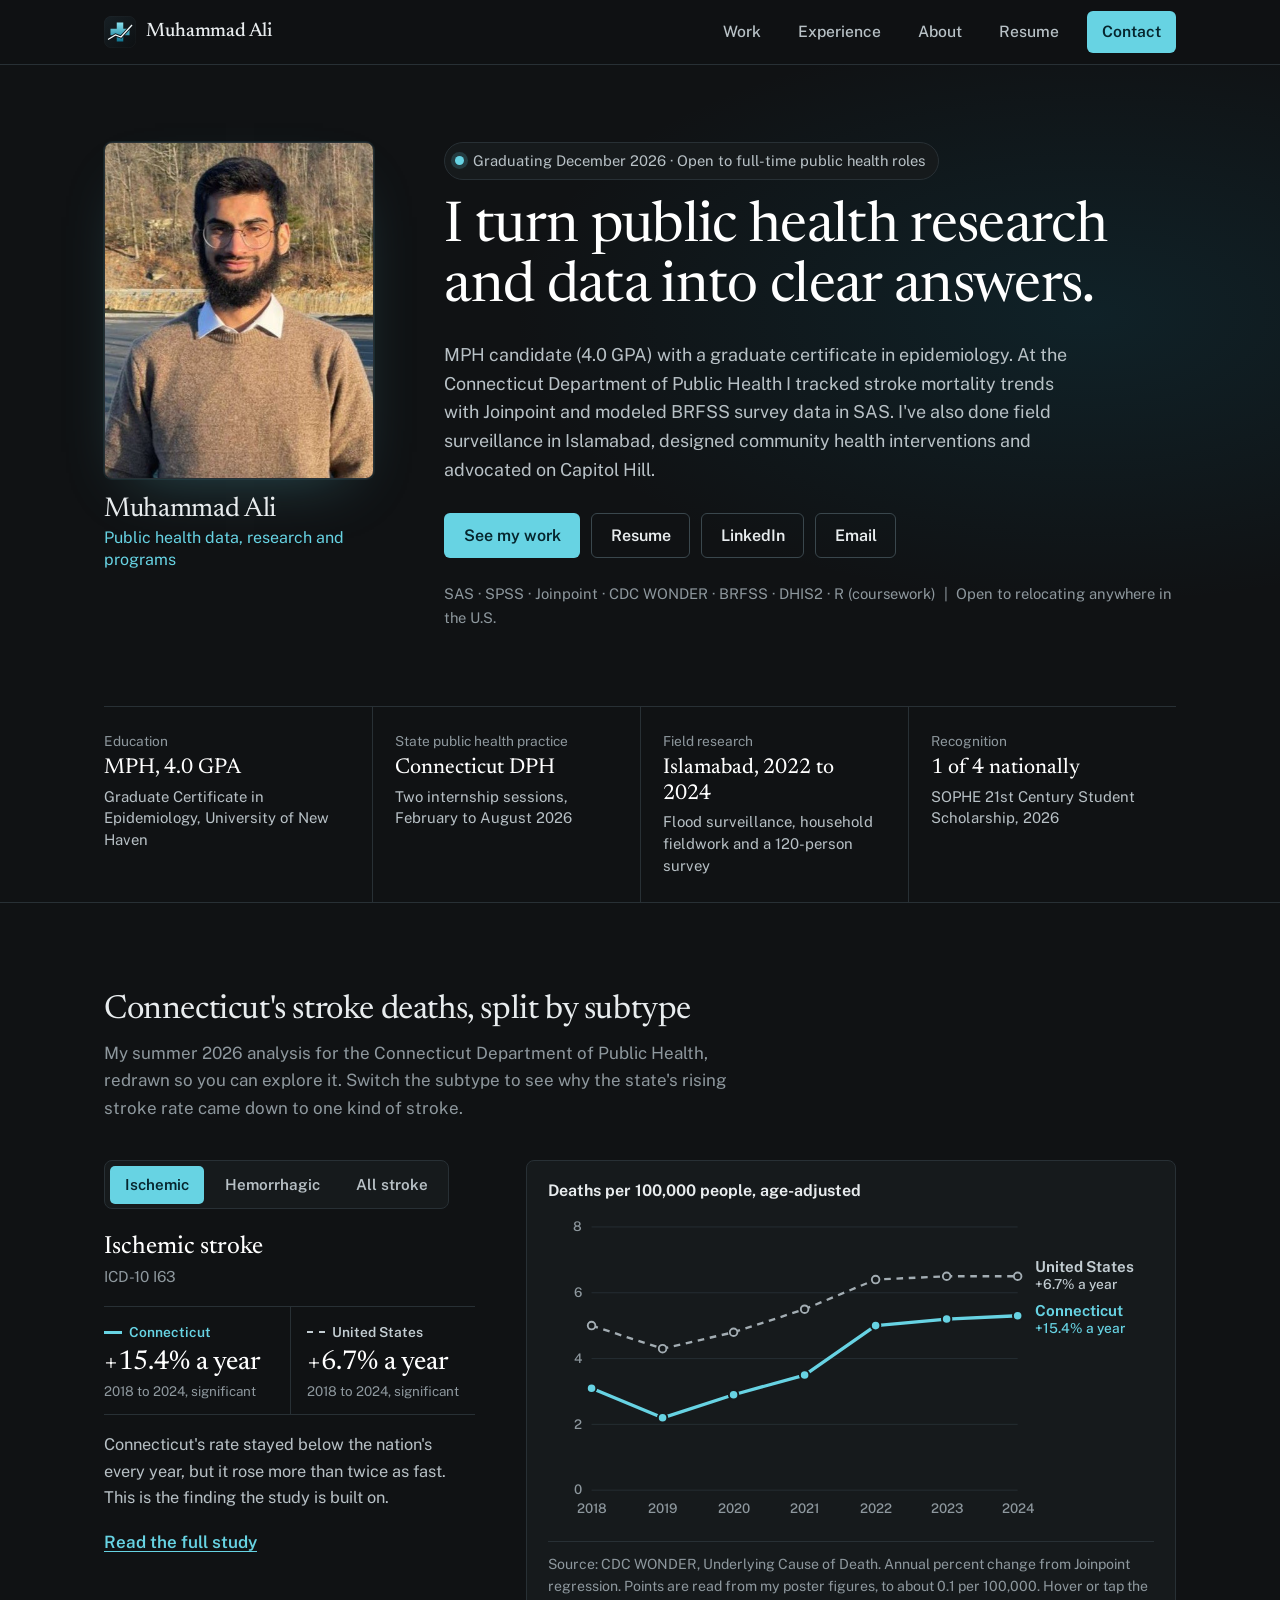
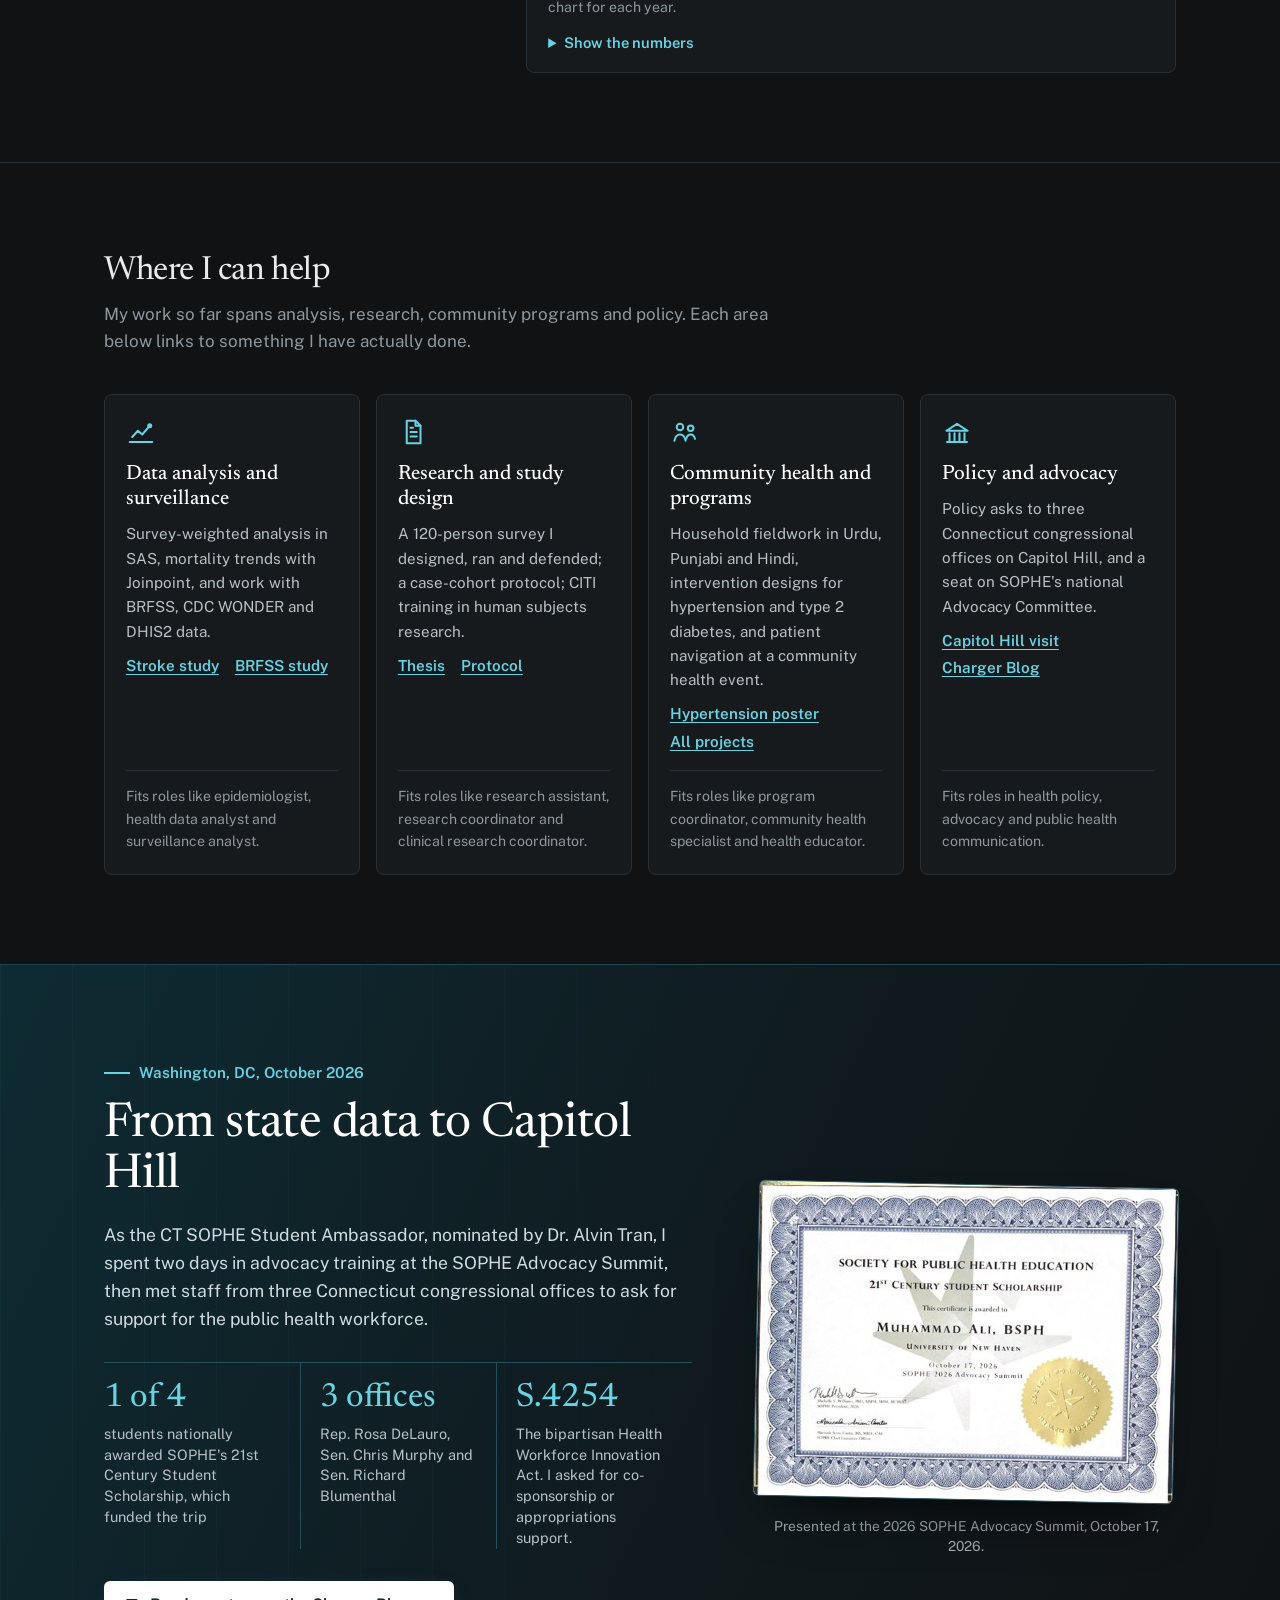
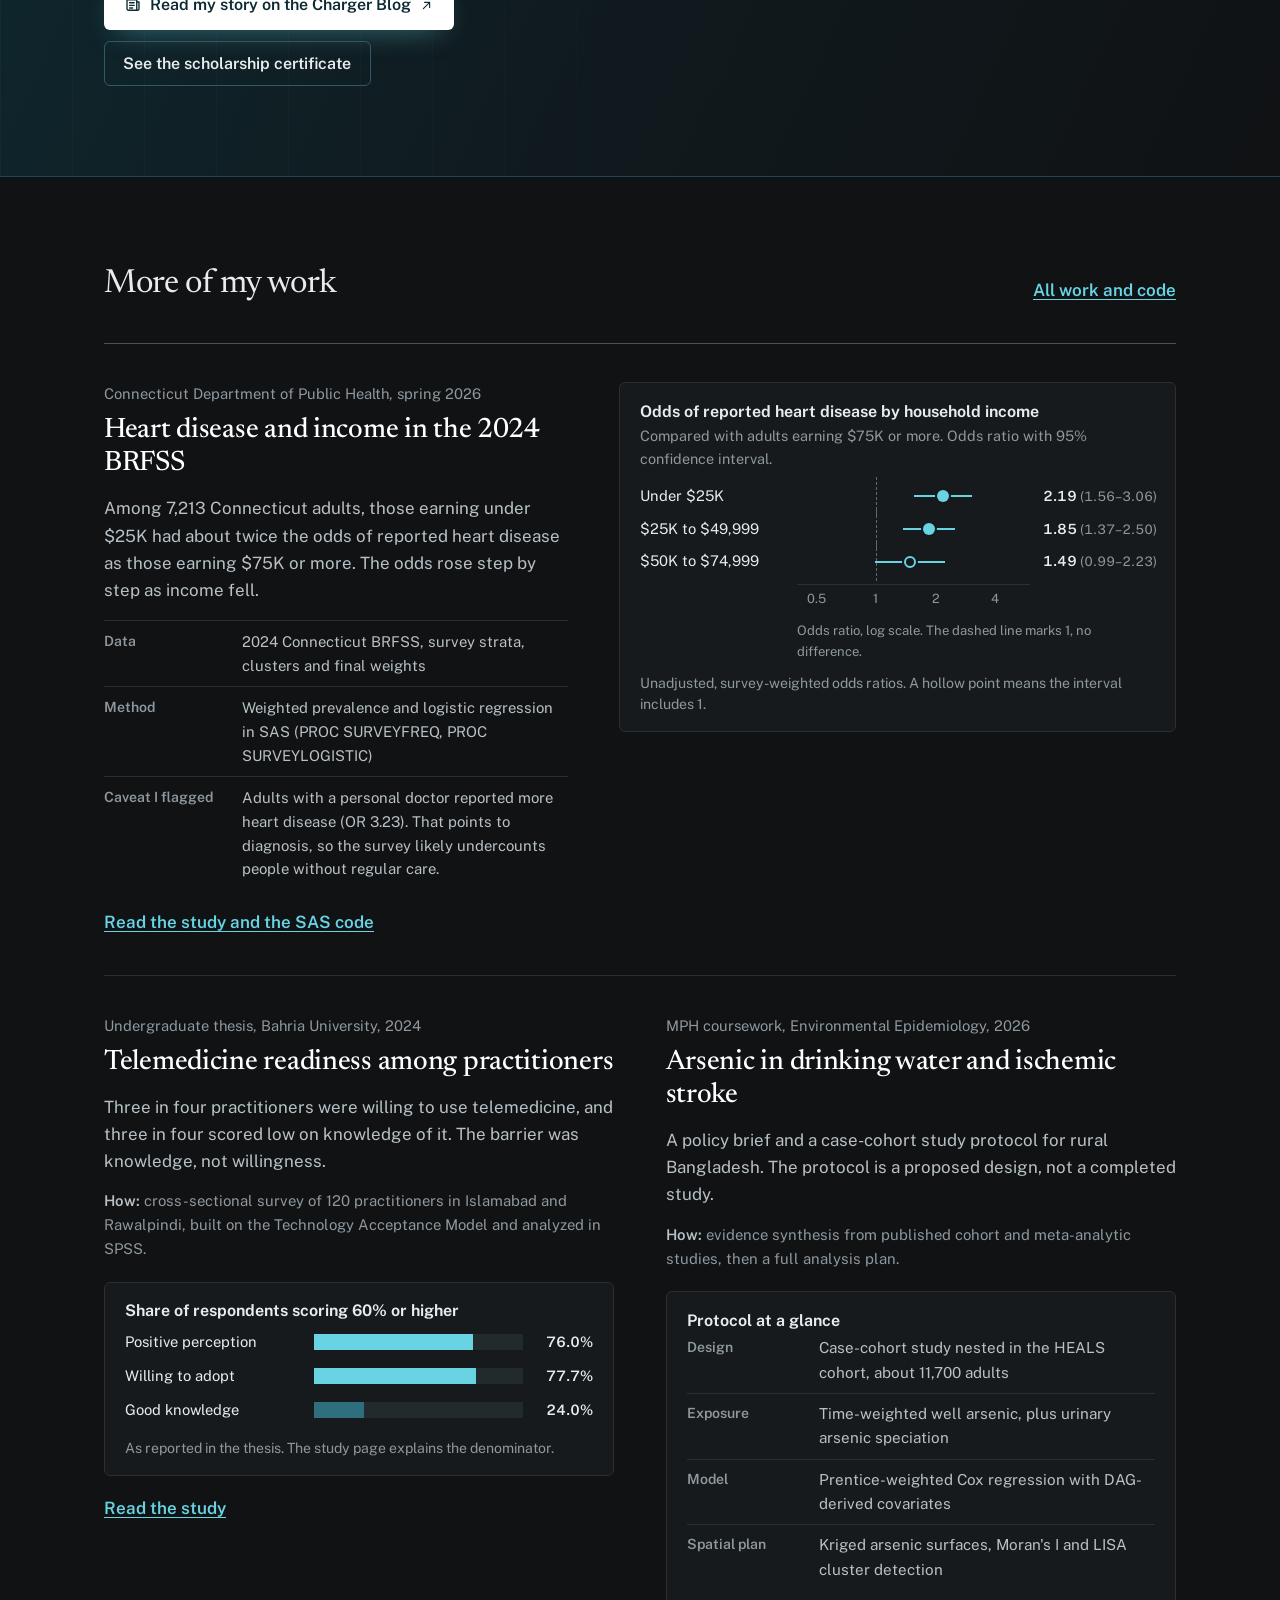
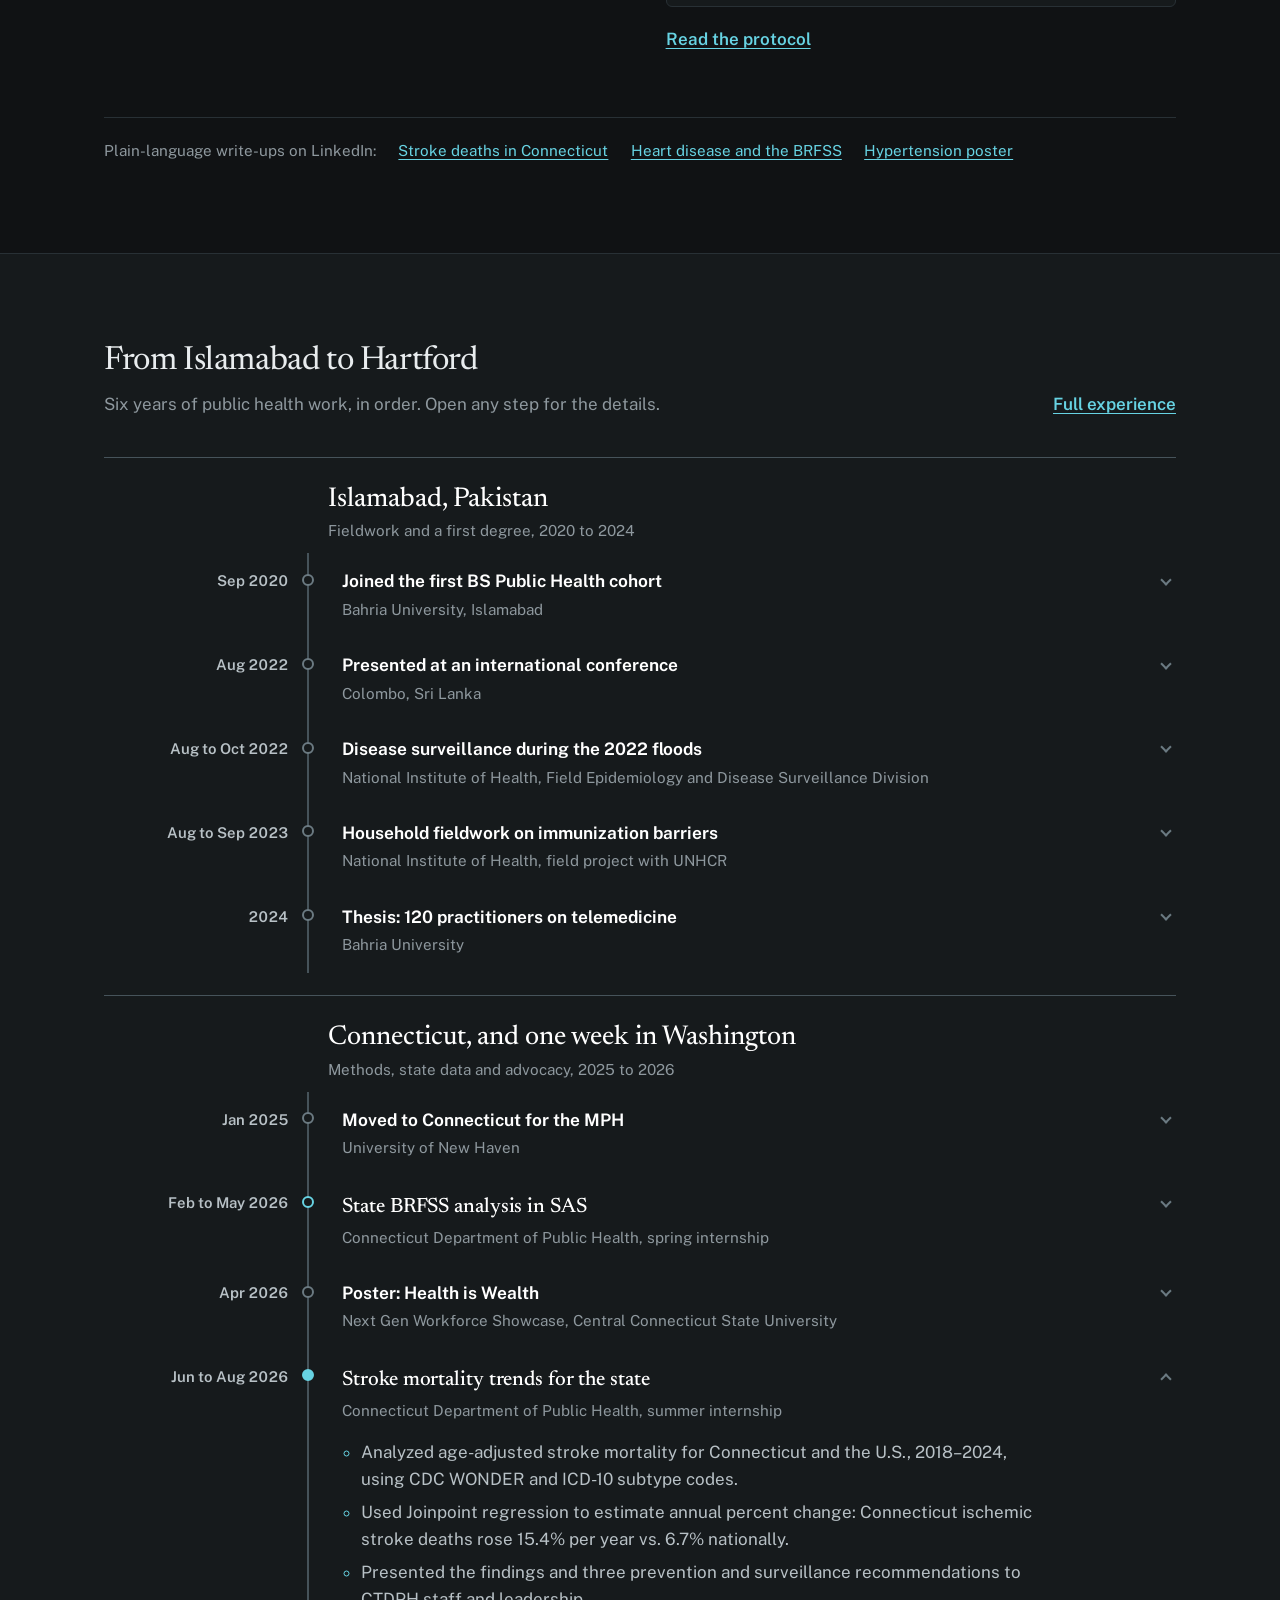
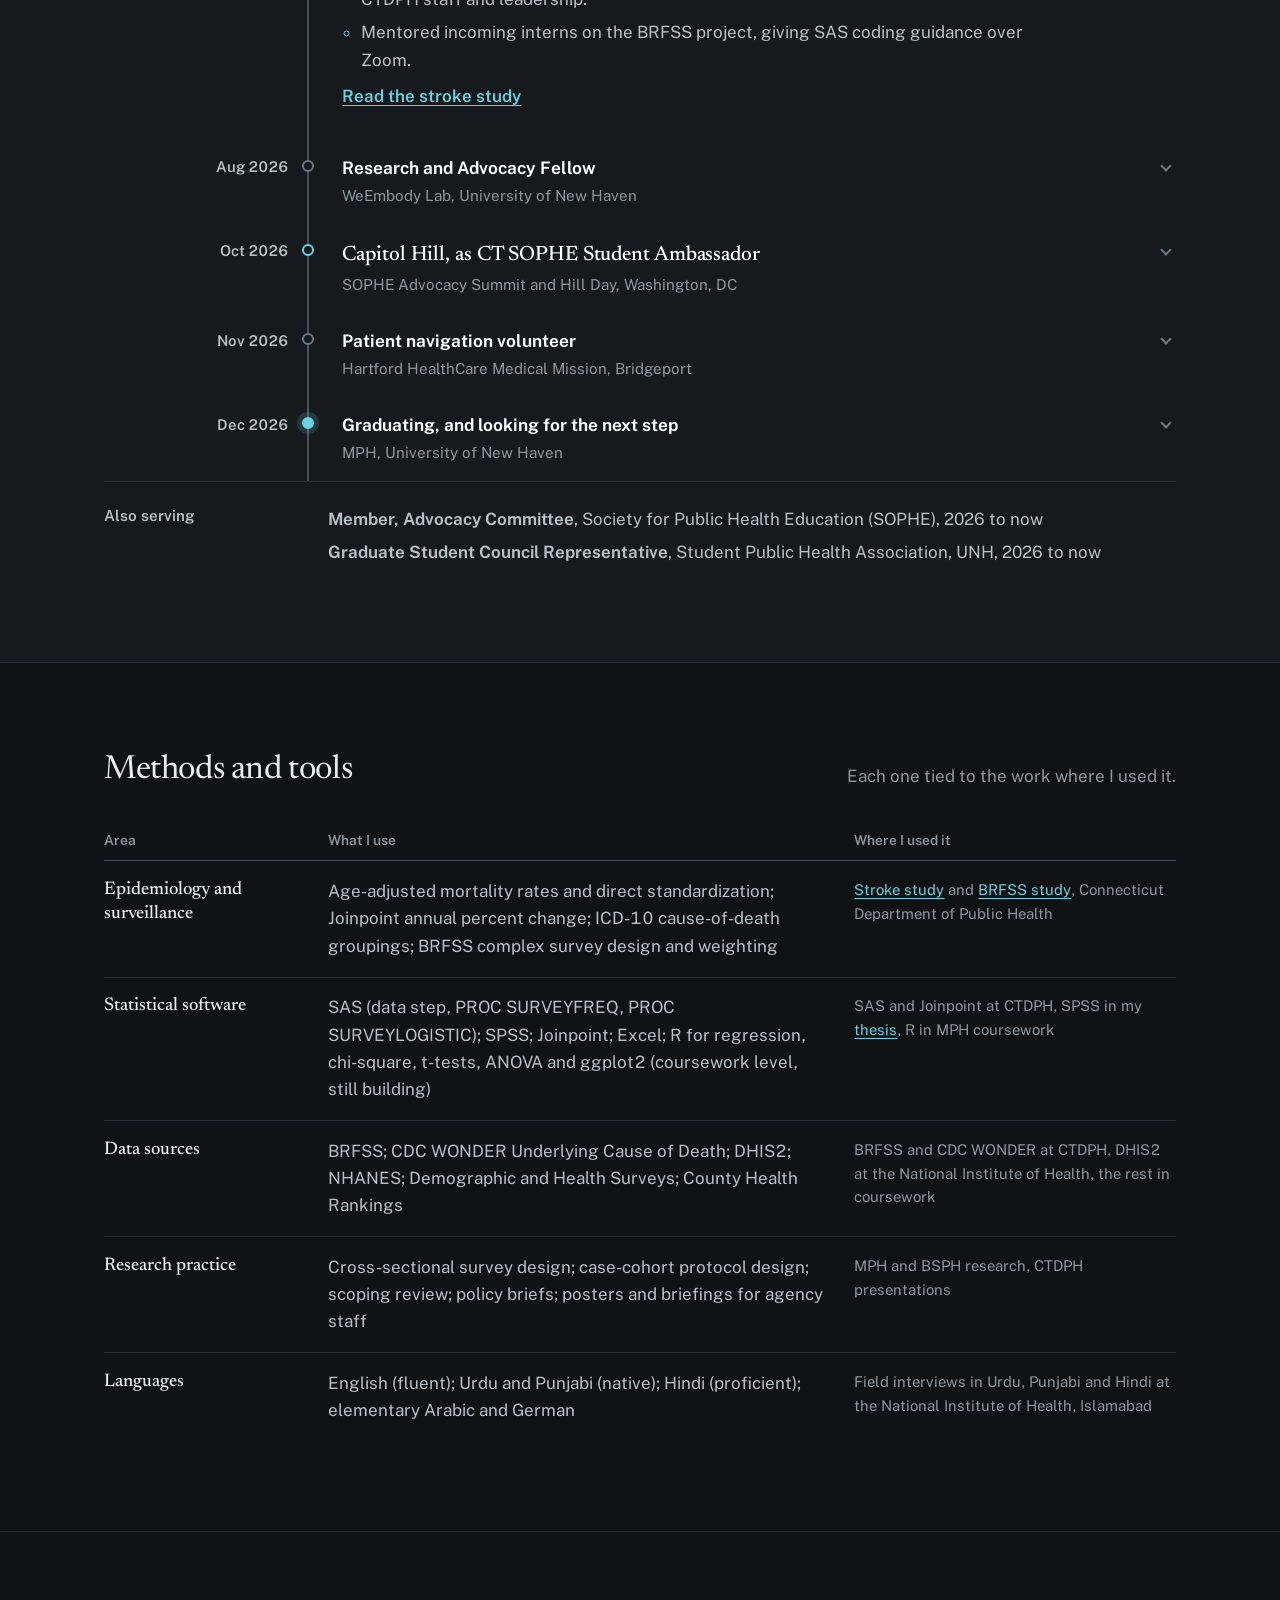
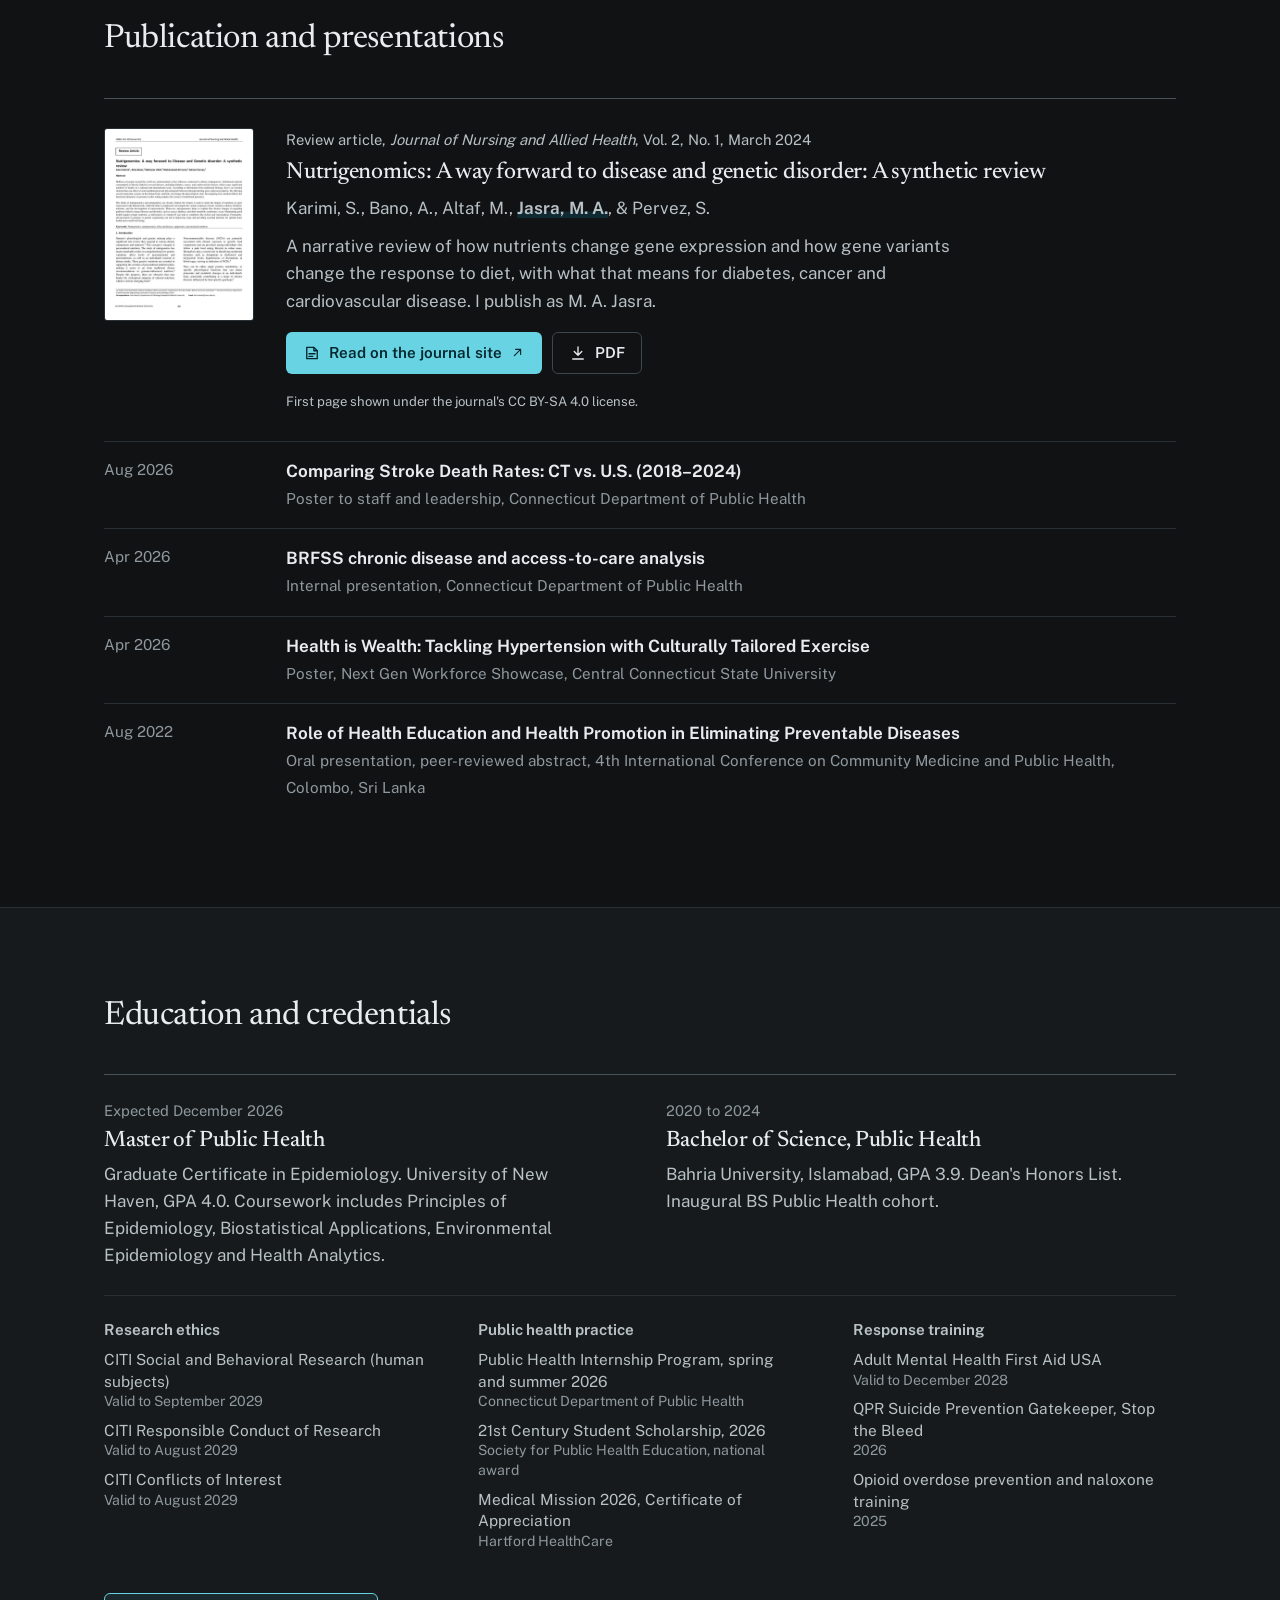
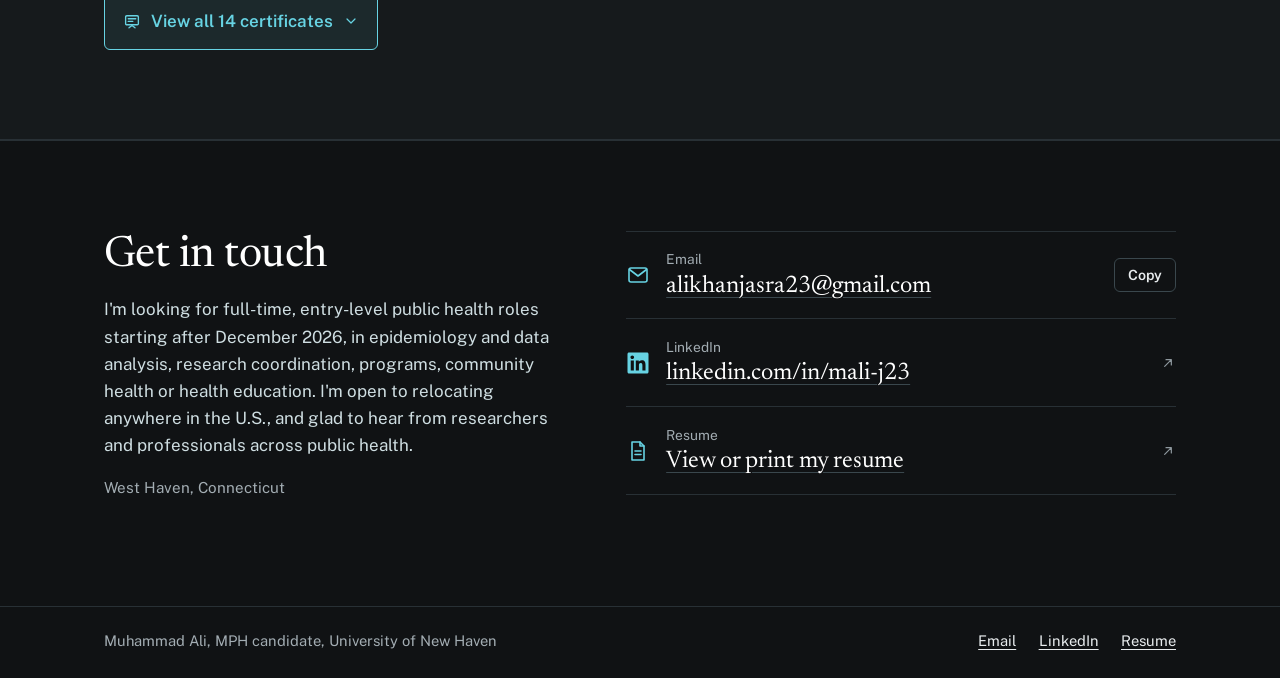
==== commit 72c4ca59: "Showcase preview: broader role range, Capitol Hill feature, contact icons, button-style certificate " ====
--- a/index.html
+++ b/index.html
@@ -38,12 +38,12 @@
     <div class="hero-photo">
       <img src="assets/img/muhammad-ali.jpg" width="428" height="535" alt="Portrait of Muhammad Ali">
       <h1 class="hero-name">Muhammad Ali</h1>
-      <p class="hero-role">Public health research and data analysis</p>
+      <p class="hero-role">Public health data, research and programs</p>
     </div>
     <div class="hero-text">
       <p class="hero-kicker"><span class="dot" aria-hidden="true"></span>Graduating December 2026 · Open to full-time public health roles</p>
       <p class="hero-line">I turn public health research and data into clear answers.</p>
-      <p class="hero-sub">MPH candidate (4.0 GPA) with a graduate certificate in epidemiology. At the Connecticut Department of Public Health I tracked stroke mortality trends with Joinpoint and modeled BRFSS survey data in SAS.</p>
+      <p class="hero-sub">MPH candidate (4.0 GPA) with a graduate certificate in epidemiology. At the Connecticut Department of Public Health I tracked stroke mortality trends with Joinpoint and modeled BRFSS survey data in SAS. I've also done field surveillance in Islamabad, designed community health interventions and advocated on Capitol Hill.</p>
       <div class="hero-actions">
         <a class="btn btn-primary" href="#findings">See my work</a>
         <a class="btn btn-ghost" href="resume.html">Resume</a>
@@ -93,6 +93,72 @@
   </figure>
   <script type="application/json" class="xp-data">{"years": [2018, 2019, 2020, 2021, 2022, 2023, 2024], "g": {"W": 640, "H": 340, "x0": 46, "x1": 496, "y0": 298, "y1": 20}, "sets": {"isch": {"label": "Ischemic", "name": "Ischemic stroke", "icd": "ICD-10 I63", "max": 8, "step": 2, "ct": [3.1, 2.2, 2.9, 3.5, 5.0, 5.2, 5.3], "us": [5.0, 4.3, 4.8, 5.5, 6.4, 6.5, 6.5], "ctApc": "+15.4% a year", "usApc": "+6.7% a year", "ctNote": "2018 to 2024, significant", "usNote": "2018 to 2024, significant", "read": "Connecticut's rate stayed below the nation's every year, but it rose more than twice as fast. This is the finding the study is built on."}, "hem": {"label": "Hemorrhagic", "name": "Hemorrhagic stroke", "icd": "ICD-10 I60 to I62", "max": 10, "step": 2, "ct": [7.2, 6.8, 6.4, 6.8, 6.0, 5.7, 5.6], "us": [8.7, 8.5, 8.6, 9.0, 8.4, 8.1, 7.8], "ctApc": "−4.1% a year", "usApc": "−4.2% a year", "ctNote": "2018 to 2024, significant", "usNote": "2021 to 2024, significant (flat before)", "read": "Hemorrhagic stroke deaths fell in both. That rules it out as the reason Connecticut's stroke deaths were rising."}, "all": {"label": "All stroke", "name": "All cerebrovascular disease", "icd": "ICD-10 I60 to I69", "max": 50, "step": 10, "ct": [27.2, 26.7, 28.4, 29.5, 30.1, 30.5, 31.6], "us": [37.1, 37.0, 38.8, 41.1, 39.5, 39.0, 38.6], "ctApc": "+2.8% a year", "usApc": "−1.7% a year", "ctNote": "2018 to 2024, no turning point", "usNote": "from 2021, after +3.5% a year to 2021", "read": "The national trend turned down after 2021. Connecticut's kept climbing with no turning point, which is what made the subtype split worth doing."}}}</script>
 </div>
+  </div>
+</section>
+
+<section class="band" id="range" aria-labelledby="range-h">
+  <div class="wrap">
+    <header class="band-head">
+      <div>
+        <h2 id="range-h">Where I can help</h2>
+        <p>My work so far spans analysis, research, community programs and policy. Each area below links to something I have actually done.</p>
+      </div>
+    </header>
+    <div class="range">
+      <article class="area">
+        <svg class="area-ic" viewBox="0 0 24 24" aria-hidden="true"><path d="M3 20h18"/><path d="M5 16l4.5-5 3.5 3 6-7"/><circle cx="19" cy="7" r="1.2"/></svg>
+        <h3>Data analysis and surveillance</h3>
+        <p>Survey-weighted analysis in SAS, mortality trends with Joinpoint, and work with BRFSS, CDC WONDER and DHIS2 data.</p>
+        <p class="area-proof"><a href="work/ct-stroke-mortality.html">Stroke study</a><a href="work/brfss-heart-disease.html">BRFSS study</a></p>
+        <p class="area-fit">Fits roles like epidemiologist, health data analyst and surveillance analyst.</p>
+      </article>
+      <article class="area">
+        <svg class="area-ic" viewBox="0 0 24 24" aria-hidden="true"><path d="M7 3h7l4 4v14H7z"/><path d="M14 3v4h4"/><path d="M10 12h5M10 15.5h5M10 8.5h2"/></svg>
+        <h3>Research and study design</h3>
+        <p>A 120-person survey I designed, ran and defended; a case-cohort protocol; CITI training in human subjects research.</p>
+        <p class="area-proof"><a href="work/telemedicine-thesis.html">Thesis</a><a href="work/arsenic-ischemic-stroke.html">Protocol</a></p>
+        <p class="area-fit">Fits roles like research assistant, research coordinator and clinical research coordinator.</p>
+      </article>
+      <article class="area">
+        <svg class="area-ic" viewBox="0 0 24 24" aria-hidden="true"><circle cx="8" cy="8" r="2.6"/><circle cx="16.5" cy="9" r="2.2"/><path d="M3.5 19c.6-3 2.4-5 4.5-5s3.9 2 4.5 5"/><path d="M13 17.5c.5-2.2 1.8-3.6 3.5-3.6s3 1.4 3.5 3.6"/></svg>
+        <h3>Community health and programs</h3>
+        <p>Household fieldwork in Urdu, Punjabi and Hindi, intervention designs for hypertension and type 2 diabetes, and patient navigation at a community health event.</p>
+        <p class="area-proof"><a href="https://www.linkedin.com/posts/mali-j23_publichealth-mph-networking-ugcPost-7506755749532942337-hAEg/">Hypertension poster</a><a href="work/index.html">All projects</a></p>
+        <p class="area-fit">Fits roles like program coordinator, community health specialist and health educator.</p>
+      </article>
+      <article class="area">
+        <svg class="area-ic" viewBox="0 0 24 24" aria-hidden="true"><path d="M4 20h16"/><path d="M6 20v-7M10 20v-7M14 20v-7M18 20v-7"/><path d="M3.5 11h17L12 5.5z"/></svg>
+        <h3>Policy and advocacy</h3>
+        <p>Policy asks to three Connecticut congressional offices on Capitol Hill, and a seat on SOPHE's national Advocacy Committee.</p>
+        <p class="area-proof"><a href="#hill">Capitol Hill visit</a><a href="https://www.newhaven.edu/news/blog/2026/muhammad-ali-attends-public-health-summit.php">Charger Blog</a></p>
+        <p class="area-fit">Fits roles in health policy, advocacy and public health communication.</p>
+      </article>
+    </div>
+  </div>
+</section>
+
+<section class="hill" id="hill" aria-labelledby="hill-h">
+  <div class="wrap hill-grid">
+    <div class="hill-text">
+      <p class="hill-kicker">Washington, DC, October 2026</p>
+      <h2 id="hill-h">From state data to Capitol Hill</h2>
+      <p class="hill-lede">As the CT SOPHE Student Ambassador, nominated by Dr. Alvin Tran, I spent two days in advocacy training at the SOPHE Advocacy Summit, then met staff from three Connecticut congressional offices to ask for support for the public health workforce.</p>
+      <dl class="hill-facts">
+        <div><dt>1 of 4</dt><dd>students nationally awarded SOPHE's 21st Century Student Scholarship, which funded the trip</dd></div>
+        <div><dt>3 offices</dt><dd>Rep. Rosa DeLauro, Sen. Chris Murphy and Sen. Richard Blumenthal</dd></div>
+        <div><dt>S.4254</dt><dd>The bipartisan Health Workforce Innovation Act. I asked for co-sponsorship or appropriations support.</dd></div>
+      </dl>
+      <div class="hill-actions">
+        <a class="btn btn-story" href="https://www.newhaven.edu/news/blog/2026/muhammad-ali-attends-public-health-summit.php"><svg class="ic" viewBox="0 0 24 24" aria-hidden="true"><path d="M4 5h13v14H6a2 2 0 0 1-2-2z"/><path d="M17 8h3v9a2 2 0 0 1-2 2"/><path d="M7.5 9h6M7.5 12.5h6M7.5 16h4"/></svg>Read my story on the Charger Blog<svg class="ic ic-go" viewBox="0 0 24 24" aria-hidden="true"><path d="M7 17 17 7M9 7h8v8"/></svg></a>
+        <a class="btn btn-ghost" href="assets/img/certs/sophe-scholarship.jpg" data-full="assets/img/certs/sophe-scholarship.jpg" data-caption="21st Century Student Scholarship, Society for Public Health Education (SOPHE), national award">See the scholarship certificate</a>
+      </div>
+    </div>
+    <figure class="hill-cert">
+      <a href="assets/img/certs/sophe-scholarship.jpg" data-full="assets/img/certs/sophe-scholarship.jpg" data-caption="21st Century Student Scholarship, Society for Public Health Education (SOPHE), national award" aria-label="Open the scholarship certificate full size">
+        <img src="assets/img/certs/sophe-scholarship-sm.jpg" width="560" height="433" alt="Certificate: SOPHE 21st Century Student Scholarship, awarded to Muhammad Ali" loading="lazy">
+      </a>
+      <figcaption>Presented at the 2026 SOPHE Advocacy Summit, October 17, 2026.</figcaption>
+    </figure>
   </div>
 </section>
 
@@ -179,7 +245,7 @@
       <div class="chapter"><h3>Islamabad, Pakistan</h3><p>Fieldwork and a first degree, 2020 to 2024</p></div>
       <ol class="steps"><li class="step "><details><summary><span class="step-when">Sep 2020</span><span class="step-what"><b>Joined the first BS Public Health cohort</b><span>Bahria University, Islamabad</span></span></summary><div class="step-body"><p>Part of the university's inaugural public health class. Graduated in July 2024 with a 3.9 GPA and a place on the Dean's Honors List.</p></div></details></li><li class="step "><details><summary><span class="step-when">Aug 2022</span><span class="step-what"><b>Presented at an international conference</b><span>Colombo, Sri Lanka</span></span></summary><div class="step-body"><p>Oral presentation, "Role of Health Education and Health Promotion in Eliminating Preventable Diseases," at the 4th International Conference on Community Medicine and Public Health. Peer-reviewed abstract.</p></div></details></li><li class="step "><details><summary><span class="step-when">Aug to Oct 2022</span><span class="step-what"><b>Disease surveillance during the 2022 floods</b><span>National Institute of Health, Field Epidemiology and Disease Surveillance Division</span></span></summary><div class="step-body"><ul><li>Entered flood-related disease data from affected districts into DHIS2 and produced map visualizations for response planning.</li><li>Supported analysis and reporting of surveillance data for flood-affected communities.</li><li>Completed scenario-based infection prevention and control training delivered by a WHO public health professional.</li></ul></div></details></li><li class="step "><details><summary><span class="step-when">Aug to Sep 2023</span><span class="step-what"><b>Household fieldwork on immunization barriers</b><span>National Institute of Health, field project with UNHCR</span></span></summary><div class="step-body"><ul><li>Collected household health data in urban slum communities to assess barriers to immunization.</li><li>Interviewed families in Urdu, Punjabi and Hindi, without an interpreter.</li><li>Built Excel databases joining refugee and district-level data with UNHCR maps for program planning.</li></ul></div></details></li><li class="step "><details><summary><span class="step-when">2024</span><span class="step-what"><b>Thesis: 120 practitioners on telemedicine</b><span>Bahria University</span></span></summary><div class="step-body"><p>Designed the questionnaire, surveyed 120 practitioners in Islamabad and Rawalpindi, analyzed it in SPSS, and defended it before a faculty committee with external examiners. Three in four were willing to use telemedicine; three in four scored low on knowledge of it.</p><p><a href="work/telemedicine-thesis.html">Read the thesis study</a></p></div></details></li></ol>
       <div class="chapter"><h3>Connecticut, and one week in Washington</h3><p>Methods, state data and advocacy, 2025 to 2026</p></div>
-      <ol class="steps"><li class="step "><details><summary><span class="step-when">Jan 2025</span><span class="step-what"><b>Moved to Connecticut for the MPH</b><span>University of New Haven</span></span></summary><div class="step-body"><p>Master of Public Health with a Graduate Certificate in Epidemiology. GPA 4.0, finishing December 2026.</p></div></details></li><li class="step key"><details><summary><span class="step-when">Feb to May 2026</span><span class="step-what"><b>State BRFSS analysis in SAS</b><span>Connecticut Department of Public Health, spring internship</span></span></summary><div class="step-body"><ul><li>Wrote SAS code to clean and analyze 2024 Connecticut BRFSS data, using PROC SURVEYFREQ and PROC SURVEYLOGISTIC to account for the survey design.</li><li>Found a clear income gradient in heart disease (OR 2.19 for adults under $25K vs. $75K+), with higher odds for smokers (1.50) and adults with obesity (1.38).</li><li>Presented the analysis internally to CTDPH staff in April 2026.</li></ul><p><a href="work/brfss-heart-disease.html">Read the BRFSS study</a></p></div></details></li><li class="step "><details><summary><span class="step-when">Apr 2026</span><span class="step-what"><b>Poster: Health is Wealth</b><span>Next Gen Workforce Showcase, Central Connecticut State University</span></span></summary><div class="step-body"><p>A solo intervention design for hypertensive men in Islamabad, built on the Theory of Planned Behavior: low-cost pedometers, community walking groups, and Friday sermons framing activity as caring for the body. <a href="https://www.linkedin.com/posts/mali-j23_publichealth-mph-networking-ugcPost-7506755749532942337-hAEg/">LinkedIn post</a></p></div></details></li><li class="step key"><details open><summary><span class="step-when">Jun to Aug 2026</span><span class="step-what"><b>Stroke mortality trends for the state</b><span>Connecticut Department of Public Health, summer internship</span></span></summary><div class="step-body"><ul><li>Analyzed age-adjusted stroke mortality for Connecticut and the U.S., 2018–2024, using CDC WONDER and ICD-10 subtype codes.</li><li>Used Joinpoint regression to estimate annual percent change: Connecticut ischemic stroke deaths rose 15.4% per year vs. 6.7% nationally.</li><li>Presented the findings and three prevention and surveillance recommendations to CTDPH staff and leadership.</li><li>Mentored incoming interns on the BRFSS project, giving SAS coding guidance over Zoom.</li></ul><p><a href="work/ct-stroke-mortality.html">Read the stroke study</a></p></div></details></li><li class="step "><details><summary><span class="step-when">Aug 2026</span><span class="step-what"><b>Research and Advocacy Fellow</b><span>WeEmbody Lab, University of New Haven</span></span></summary><div class="step-body"><p>Selected for a university working group that trains students, staff and faculty as health equity leaders and advocates. Completed CITI human subjects and research ethics training to access a lab health dataset.</p></div></details></li><li class="step key"><details><summary><span class="step-when">Oct 2026</span><span class="step-what"><b>Capitol Hill, as CT SOPHE Student Ambassador</b><span>SOPHE Advocacy Summit and Hill Day, Washington, DC</span></span></summary><div class="step-body"><ul><li>One of four students awarded SOPHE's national 21st Century Student Scholarship, which funded travel and lodging.</li><li>Nominated by Dr. Alvin Tran to represent CT SOPHE and UNH's WeEmbody Lab.</li><li>Met staff from the offices of Rep. DeLauro, Sen. Murphy and Sen. Blumenthal to ask for co-sponsorship of S.4254, the bipartisan Health Workforce Innovation Act, or appropriations support for the public health workforce.</li></ul><p><a href="https://www.newhaven.edu/news/blog/2026/muhammad-ali-attends-public-health-summit.php">Read my Charger Blog post</a></p></div></details></li><li class="step "><details><summary><span class="step-when">Nov 2026</span><span class="step-what"><b>Patient navigation volunteer</b><span>Hartford HealthCare Medical Mission, Bridgeport</span></span></summary><div class="step-body"><p>Guided patients one-on-one through a free, one-day community health event, from registration through screenings, lab tests, behavioral health checks and nutrition counseling to checkout. Received a Certificate of Appreciation.</p></div></details></li><li class="step now"><details><summary><span class="step-when">Dec 2026</span><span class="step-what"><b>Graduating, and looking for the next step</b><span>MPH, University of New Haven</span></span></summary><div class="step-body"><p>Looking for full-time epidemiology, public health analyst and research roles. Open to relocating anywhere in the U.S.</p><p><a href="#contact">Get in touch</a></p></div></details></li></ol>
+      <ol class="steps"><li class="step "><details><summary><span class="step-when">Jan 2025</span><span class="step-what"><b>Moved to Connecticut for the MPH</b><span>University of New Haven</span></span></summary><div class="step-body"><p>Master of Public Health with a Graduate Certificate in Epidemiology. GPA 4.0, finishing December 2026.</p></div></details></li><li class="step key"><details><summary><span class="step-when">Feb to May 2026</span><span class="step-what"><b>State BRFSS analysis in SAS</b><span>Connecticut Department of Public Health, spring internship</span></span></summary><div class="step-body"><ul><li>Wrote SAS code to clean and analyze 2024 Connecticut BRFSS data, using PROC SURVEYFREQ and PROC SURVEYLOGISTIC to account for the survey design.</li><li>Found a clear income gradient in heart disease (OR 2.19 for adults under $25K vs. $75K+), with higher odds for smokers (1.50) and adults with obesity (1.38).</li><li>Presented the analysis internally to CTDPH staff in April 2026.</li></ul><p><a href="work/brfss-heart-disease.html">Read the BRFSS study</a></p></div></details></li><li class="step "><details><summary><span class="step-when">Apr 2026</span><span class="step-what"><b>Poster: Health is Wealth</b><span>Next Gen Workforce Showcase, Central Connecticut State University</span></span></summary><div class="step-body"><p>A solo intervention design for hypertensive men in Islamabad, built on the Theory of Planned Behavior: low-cost pedometers, community walking groups, and Friday sermons framing activity as caring for the body. <a href="https://www.linkedin.com/posts/mali-j23_publichealth-mph-networking-ugcPost-7506755749532942337-hAEg/">LinkedIn post</a></p></div></details></li><li class="step key"><details open><summary><span class="step-when">Jun to Aug 2026</span><span class="step-what"><b>Stroke mortality trends for the state</b><span>Connecticut Department of Public Health, summer internship</span></span></summary><div class="step-body"><ul><li>Analyzed age-adjusted stroke mortality for Connecticut and the U.S., 2018–2024, using CDC WONDER and ICD-10 subtype codes.</li><li>Used Joinpoint regression to estimate annual percent change: Connecticut ischemic stroke deaths rose 15.4% per year vs. 6.7% nationally.</li><li>Presented the findings and three prevention and surveillance recommendations to CTDPH staff and leadership.</li><li>Mentored incoming interns on the BRFSS project, giving SAS coding guidance over Zoom.</li></ul><p><a href="work/ct-stroke-mortality.html">Read the stroke study</a></p></div></details></li><li class="step "><details><summary><span class="step-when">Aug 2026</span><span class="step-what"><b>Research and Advocacy Fellow</b><span>WeEmbody Lab, University of New Haven</span></span></summary><div class="step-body"><p>Selected for a university working group that trains students, staff and faculty as health equity leaders and advocates. Completed CITI human subjects and research ethics training to access a lab health dataset.</p></div></details></li><li class="step key"><details><summary><span class="step-when">Oct 2026</span><span class="step-what"><b>Capitol Hill, as CT SOPHE Student Ambassador</b><span>SOPHE Advocacy Summit and Hill Day, Washington, DC</span></span></summary><div class="step-body"><ul><li>One of four students awarded SOPHE's national 21st Century Student Scholarship, which funded travel and lodging.</li><li>Nominated by Dr. Alvin Tran to represent CT SOPHE and UNH's WeEmbody Lab.</li><li>Met staff from the offices of Rep. DeLauro, Sen. Murphy and Sen. Blumenthal to ask for co-sponsorship of S.4254, the bipartisan Health Workforce Innovation Act, or appropriations support for the public health workforce.</li></ul><p><a href="https://www.newhaven.edu/news/blog/2026/muhammad-ali-attends-public-health-summit.php">Read my Charger Blog post</a></p></div></details></li><li class="step "><details><summary><span class="step-when">Nov 2026</span><span class="step-what"><b>Patient navigation volunteer</b><span>Hartford HealthCare Medical Mission, Bridgeport</span></span></summary><div class="step-body"><p>Guided patients one-on-one through a free, one-day community health event, from registration through screenings, lab tests, behavioral health checks and nutrition counseling to checkout. Received a Certificate of Appreciation.</p></div></details></li><li class="step now"><details><summary><span class="step-when">Dec 2026</span><span class="step-what"><b>Graduating, and looking for the next step</b><span>MPH, University of New Haven</span></span></summary><div class="step-body"><p>Looking for full-time, entry-level public health roles across analysis, research, programs and community health. Open to relocating anywhere in the U.S.</p><p><a href="#contact">Get in touch</a></p></div></details></li></ol>
     </div>
     <div class="service">
       <h3>Also serving</h3>
@@ -222,7 +288,7 @@
         <h3>Nutrigenomics: A way forward to disease and genetic disorder: A synthetic review</h3>
         <p class="pub-authors">Karimi, S., Bano, A., Altaf, M., <b>Jasra, M. A.</b>, &amp; Pervez, S.</p>
         <p>A narrative review of how nutrients change gene expression and how gene variants change the response to diet, with what that means for diabetes, cancer and cardiovascular disease. I publish as M. A. Jasra.</p>
-        <p class="pub-actions"><a href="https://jnah.supp.journalrmc.com/index.php/public/article/view/52">Read on the journal site</a><a href="https://jnah.supp.journalrmc.com/index.php/public/article/download/52/39">PDF</a></p>
+        <p class="pub-actions"><a class="btn btn-journal" href="https://jnah.supp.journalrmc.com/index.php/public/article/view/52"><svg class="ic" viewBox="0 0 24 24" aria-hidden="true"><path d="M5 4.5h9.5L19 9v10.5H5z"/><path d="M14.5 4.5V9H19"/><path d="M8 13h8M8 16.5h5"/></svg>Read on the journal site<svg class="ic ic-go" viewBox="0 0 24 24" aria-hidden="true"><path d="M7 17 17 7M9 7h8v8"/></svg></a><a class="btn btn-ghost" href="https://jnah.supp.journalrmc.com/index.php/public/article/download/52/39"><svg class="ic" viewBox="0 0 24 24" aria-hidden="true"><path d="M12 4v11M7 10l5 5 5-5M5 20h14"/></svg>PDF</a></p>
         <p class="pub-credit">First page shown under the journal's CC BY-SA 4.0 license.</p>
       </div>
     </div>
@@ -269,7 +335,7 @@
       </div>
     </div>
     <details class="certs">
-      <summary>View all 14 certificates</summary>
+      <summary class="cert-toggle"><svg class="ic" viewBox="0 0 24 24" aria-hidden="true"><rect x="3.5" y="5" width="17" height="12" rx="1.5"/><path d="M8 21l4-3 4 3"/><path d="M7 9h10M7 12.5h6"/></svg><span class="when-closed">View all 14 certificates</span><span class="when-open">Hide the certificates</span><svg class="ic chev" viewBox="0 0 24 24" aria-hidden="true"><path d="M6 9l6 6 6-6"/></svg></summary>
       <div class="cert-filter" role="group" aria-label="Filter certificates">
       <button type="button" class="chip" data-filter="all" aria-pressed="true">All</button><button type="button" class="chip" data-filter="honors" aria-pressed="false">Honors</button><button type="button" class="chip" data-filter="ethics" aria-pressed="false">Research ethics</button><button type="button" class="chip" data-filter="practice" aria-pressed="false">Public health practice</button><button type="button" class="chip" data-filter="response" aria-pressed="false">Response training</button><button type="button" class="chip" data-filter="data" aria-pressed="false">Data and CE</button>
     </div>
@@ -388,17 +454,17 @@
 <section class="contact" id="contact" aria-labelledby="contact-h">
   <div class="wrap contact-grid">
     <div>
-      <h2 id="contact-h">Let's talk.</h2>
-      <p>I'm looking for epidemiology, public health analyst, and research coordinator roles starting after December 2026, and I'm open to relocating anywhere in the U.S. I'm also glad to hear from researchers and professionals working on chronic disease, surveillance or global health.</p>
+      <h2 id="contact-h">Get in touch</h2>
+      <p>I'm looking for full-time, entry-level public health roles starting after December 2026, in epidemiology and data analysis, research coordination, programs, community health or health education. I'm open to relocating anywhere in the U.S., and glad to hear from researchers and professionals across public health.</p>
       <p class="place">West Haven, Connecticut</p>
     </div>
     <ul class="contact-list">
       <li>
-        <a class="c-row" href="mailto:alikhanjasra23@gmail.com"><span class="c-label">Email</span><span class="c-val">alikhanjasra23@gmail.com</span></a>
+        <a class="c-row" href="mailto:alikhanjasra23@gmail.com"><svg class="c-icon" viewBox="0 0 24 24" aria-hidden="true"><rect x="3" y="5" width="18" height="14" rx="2"/><path d="M3.5 6.5 12 13l8.5-6.5"/></svg><span class="c-text"><span class="c-label">Email</span><span class="c-val">alikhanjasra23@gmail.com</span></span></a>
         <button class="c-copy" type="button" data-copy="alikhanjasra23@gmail.com" aria-label="Copy email address">Copy</button>
       </li>
-      <li><a class="c-row" href="https://www.linkedin.com/in/mali-j23/" rel="me"><span class="c-label">LinkedIn</span><span class="c-val">linkedin.com/in/mali-j23</span></a></li>
-      <li><a class="c-row" href="resume.html"><span class="c-label">Resume</span><span class="c-val">View or print my resume</span></a></li>
+      <li><a class="c-row" href="https://www.linkedin.com/in/mali-j23/" rel="me"><!-- LinkedIn icon: Font Awesome Free 6.5.2, CC BY 4.0, https://fontawesome.com/license/free --><svg class="c-icon c-icon--brand" viewBox="0 0 448 512" aria-hidden="true"><path d="M416 32H31.9C14.3 32 0 46.5 0 64.3v383.4C0 465.5 14.3 480 31.9 480H416c17.6 0 32-14.5 32-32.3V64.3c0-17.8-14.4-32.3-32-32.3zM135.4 416H69V202.2h66.5V416zm-33.2-243c-21.3 0-38.5-17.3-38.5-38.5S80.9 96 102.2 96c21.2 0 38.5 17.3 38.5 38.5 0 21.3-17.2 38.5-38.5 38.5zm282.1 243h-66.4V312c0-24.8-.5-56.7-34.5-56.7-34.6 0-39.9 27-39.9 54.9V416h-66.4V202.2h63.7v29.2h.9c8.9-16.8 30.6-34.5 62.9-34.5 67.2 0 79.7 44.3 79.7 101.9V416z"/></svg><span class="c-text"><span class="c-label">LinkedIn</span><span class="c-val">linkedin.com/in/mali-j23</span></span><svg class="c-go" viewBox="0 0 24 24" aria-hidden="true"><path d="M7 17 17 7M9 7h8v8"/></svg></a></li>
+      <li><a class="c-row" href="resume.html"><svg class="c-icon" viewBox="0 0 24 24" aria-hidden="true"><path d="M6 3h8l4 4v14H6Z"/><path d="M14 3v4h4"/><path d="M9 12h6M9 15.5h6"/></svg><span class="c-text"><span class="c-label">Resume</span><span class="c-val">View or print my resume</span></span><svg class="c-go" viewBox="0 0 24 24" aria-hidden="true"><path d="M7 17 17 7M9 7h8v8"/></svg></a></li>
     </ul>
     <p class="sr-only" role="status" aria-live="polite" id="copy-status"></p>
   </div>
--- a/assets/css/site.css
+++ b/assets/css/site.css
@@ -620,3 +620,76 @@
   :root { --ink: #000; --ink-2: #222; --muted: #444; --rule: #bbb; --rule-strong: #000; --mist: #fff; --paper: #fff; --cyan: #000; --teal: #000; }
   .resume h1, .resume h2 { color: #000; }
 }
+
+/* ---------- Icons in buttons ---------- */
+.ic { width: 18px; height: 18px; flex: none; fill: none; stroke: currentColor; stroke-width: 1.8; stroke-linecap: round; stroke-linejoin: round; }
+.ic-go { width: 15px; height: 15px; transition: transform .15s; }
+.btn:hover .ic-go { transform: translate(2px, -2px); }
+
+/* ---------- Where I can help ---------- */
+.range { display: grid; grid-template-columns: repeat(4, minmax(0, 1fr)); gap: 1rem; }
+.area { display: flex; flex-direction: column; padding: 1.4rem 1.3rem 1.3rem; border: 1px solid var(--rule); border-radius: 8px; background: var(--mist); }
+.area-ic { width: 30px; height: 30px; fill: none; stroke: var(--cyan); stroke-width: 1.6; stroke-linecap: round; stroke-linejoin: round; margin-bottom: 1rem; }
+.area h3 { font-family: var(--serif); font-weight: 480; font-size: 1.3rem; line-height: 1.2; color: #fff; }
+.area > p { margin: .6rem 0 0; font-size: .95rem; color: var(--ink-2); }
+.area-proof { display: flex; flex-wrap: wrap; gap: .2rem 1rem; font-weight: 600; font-size: .93rem; }
+.area-fit { margin-top: auto !important; padding-top: .9rem; border-top: 1px solid var(--rule); font-size: .88rem !important; color: var(--muted) !important; }
+.area .area-proof { margin-bottom: 1rem; }
+@media (max-width: 1000px) { .range { grid-template-columns: repeat(2, minmax(0, 1fr)); } }
+@media (max-width: 560px) { .range { grid-template-columns: minmax(0, 1fr); } }
+
+/* ---------- Capitol Hill feature ---------- */
+.hill { position: relative; overflow: hidden; padding: var(--band) 0; background: linear-gradient(115deg, #0E2B33 0%, #101A1E 55%, #101214 100%); border-top: 1px solid #1E4652; border-bottom: 1px solid #1E4652; }
+.hill::before { content: ""; position: absolute; inset: 0; background: repeating-linear-gradient(90deg, rgba(103, 211, 227, .045) 0 1px, transparent 1px 72px); pointer-events: none; mask-image: linear-gradient(90deg, #000, transparent 70%); -webkit-mask-image: linear-gradient(90deg, #000, transparent 70%); }
+.hill-grid { position: relative; display: grid; grid-template-columns: minmax(0, 7fr) minmax(0, 5fr); gap: clamp(2rem, 5vw, 4.5rem); align-items: center; }
+.hill-kicker { display: inline-flex; align-items: center; gap: .55rem; margin: 0 0 .9rem; font-size: .95rem; font-weight: 600; color: var(--cyan); }
+.hill-kicker::before { content: ""; width: 26px; border-top: 2px solid var(--cyan); }
+.hill h2 { font-size: clamp(2rem, 4vw, 3rem); line-height: 1.08; color: #fff; max-width: 14em; }
+.hill-lede { margin: 1.1rem 0 0; font-size: 1.1rem; color: #CFDCE0; max-width: 40rem; }
+.hill-facts { margin: 1.8rem 0 0; display: grid; grid-template-columns: repeat(3, minmax(0, 1fr)); border-top: 1px solid #24505C; }
+.hill-facts > div { padding: 1.1rem 1.2rem 0 0; }
+.hill-facts > div + div { padding-left: 1.2rem; border-left: 1px solid #24505C; }
+.hill-facts dt { font-family: var(--serif); font-weight: 450; font-size: clamp(1.6rem, 2.6vw, 2.1rem); line-height: 1.1; color: var(--cyan); font-variant-numeric: lining-nums; }
+.hill-facts dd { margin: .4rem 0 0; font-size: .9rem; line-height: 1.45; color: var(--ink-2); }
+.hill-actions { display: flex; flex-wrap: wrap; gap: .7rem; margin-top: 2rem; }
+.btn-story { background: #fff; color: #0B2A31; padding: .9rem 1.2rem; box-shadow: 0 10px 30px -14px rgba(103, 211, 227, .6); }
+.btn-story:hover { background: var(--cyan); color: #06262E; }
+.hill .btn-ghost { color: var(--ink); border-color: #2E5965; }
+.hill .btn-ghost:hover { background: rgba(103, 211, 227, .08); border-color: var(--cyan); color: #fff; }
+.hill-cert { margin: 0; }
+.hill-cert a { display: block; border-radius: 6px; overflow: hidden; border: 1px solid #2E5965; background: var(--plate); transform: rotate(1.2deg); box-shadow: 0 30px 60px -28px rgba(0, 0, 0, .8); transition: transform .25s ease; }
+.hill-cert a:hover { transform: rotate(0deg) scale(1.01); }
+.hill-cert img { width: 100%; }
+.hill-cert figcaption { margin-top: 1rem; color: var(--on-deep-2); font-size: .86rem; text-align: center; }
+@media (max-width: 900px) { .hill-grid { grid-template-columns: minmax(0, 1fr); } .hill-cert { max-width: 420px; } }
+@media (max-width: 560px) {
+  .hill-facts { grid-template-columns: minmax(0, 1fr); }
+  .hill-facts > div, .hill-facts > div + div { padding: .9rem 0; border-left: 0; }
+  .hill-facts > div + div { border-top: 1px solid #24505C; }
+  .hill-actions .btn { width: 100%; justify-content: center; }
+}
+
+/* ---------- Journal and certificate buttons ---------- */
+.pub-actions { gap: .6rem; }
+.btn-journal { background: var(--cyan); color: #06262E; padding: .7rem 1rem; font-size: .95rem; }
+.btn-journal:hover { background: #A5ECF5; color: #06262E; }
+.pub-actions .btn-ghost { padding: .7rem 1rem; font-size: .95rem; }
+details.certs { border-top: 0; margin-top: 1.4rem; }
+details.certs > summary.cert-toggle { list-style: none; display: inline-flex; align-items: center; gap: .6rem; padding: .85rem 1.15rem; border: 1px solid var(--cyan); border-radius: var(--radius); background: rgba(103, 211, 227, .08); color: var(--cyan); font-weight: 600; transition: background-color .15s, color .15s; }
+details.certs > summary.cert-toggle::-webkit-details-marker { display: none; }
+details.certs > summary.cert-toggle:hover { background: var(--cyan); color: #06262E; }
+details.certs .chev { width: 16px; height: 16px; transition: transform .2s; }
+details.certs[open] .chev { transform: rotate(180deg); }
+details.certs .when-open { display: none; }
+details.certs[open] .when-open { display: inline; }
+details.certs[open] .when-closed { display: none; }
+details.certs[open] > summary.cert-toggle { margin-bottom: 1.4rem; }
+
+/* ---------- Contact icons ---------- */
+.c-row { display: flex; align-items: center; gap: 1rem; }
+.c-text { min-width: 0; }
+.c-icon { width: 24px; height: 24px; flex: none; fill: none; stroke: var(--cyan); stroke-width: 1.6; stroke-linecap: round; stroke-linejoin: round; transition: transform .15s; }
+.c-icon--brand { fill: var(--cyan); stroke: none; }
+.c-go { width: 16px; height: 16px; margin-left: auto; flex: none; fill: none; stroke: var(--muted); stroke-width: 1.8; stroke-linecap: round; stroke-linejoin: round; transition: transform .15s, stroke .15s; }
+.c-row:hover .c-icon { transform: translateX(2px); }
+.c-row:hover .c-go { stroke: var(--cyan); transform: translate(2px, -2px); }
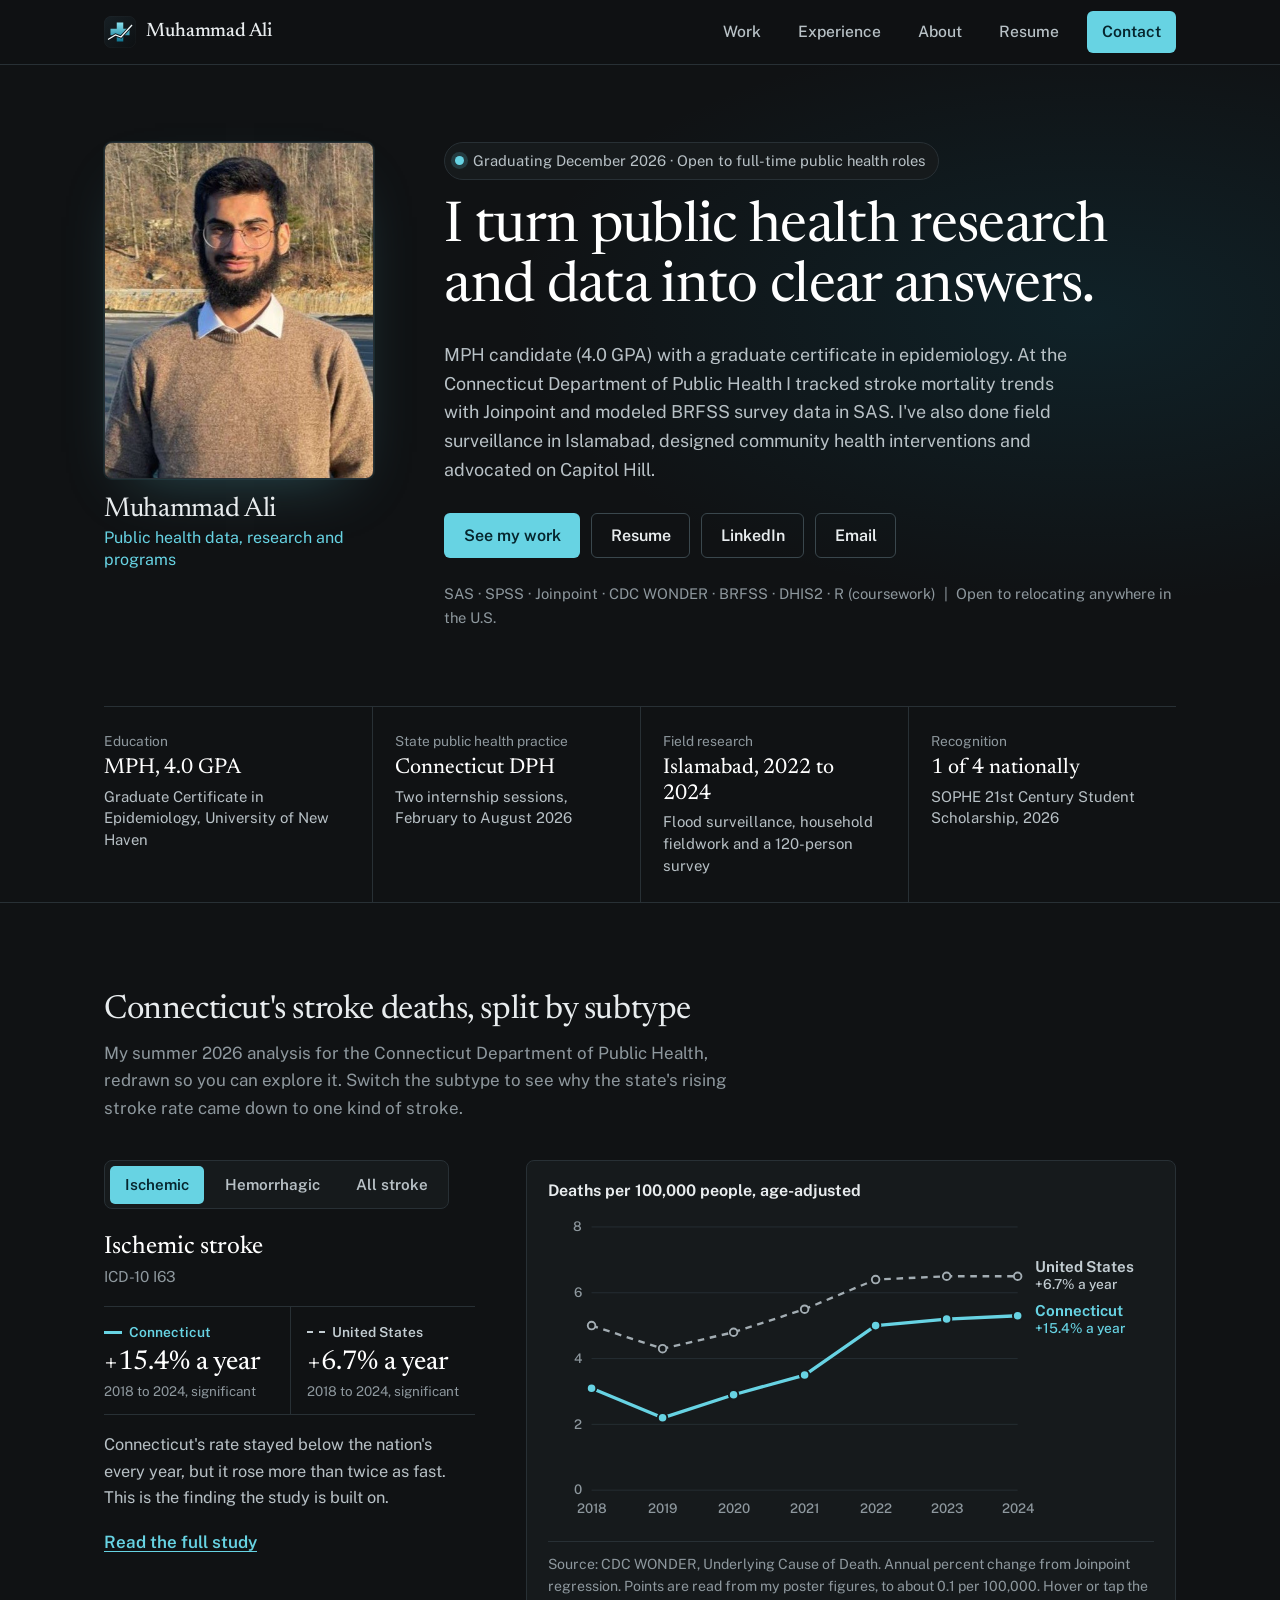
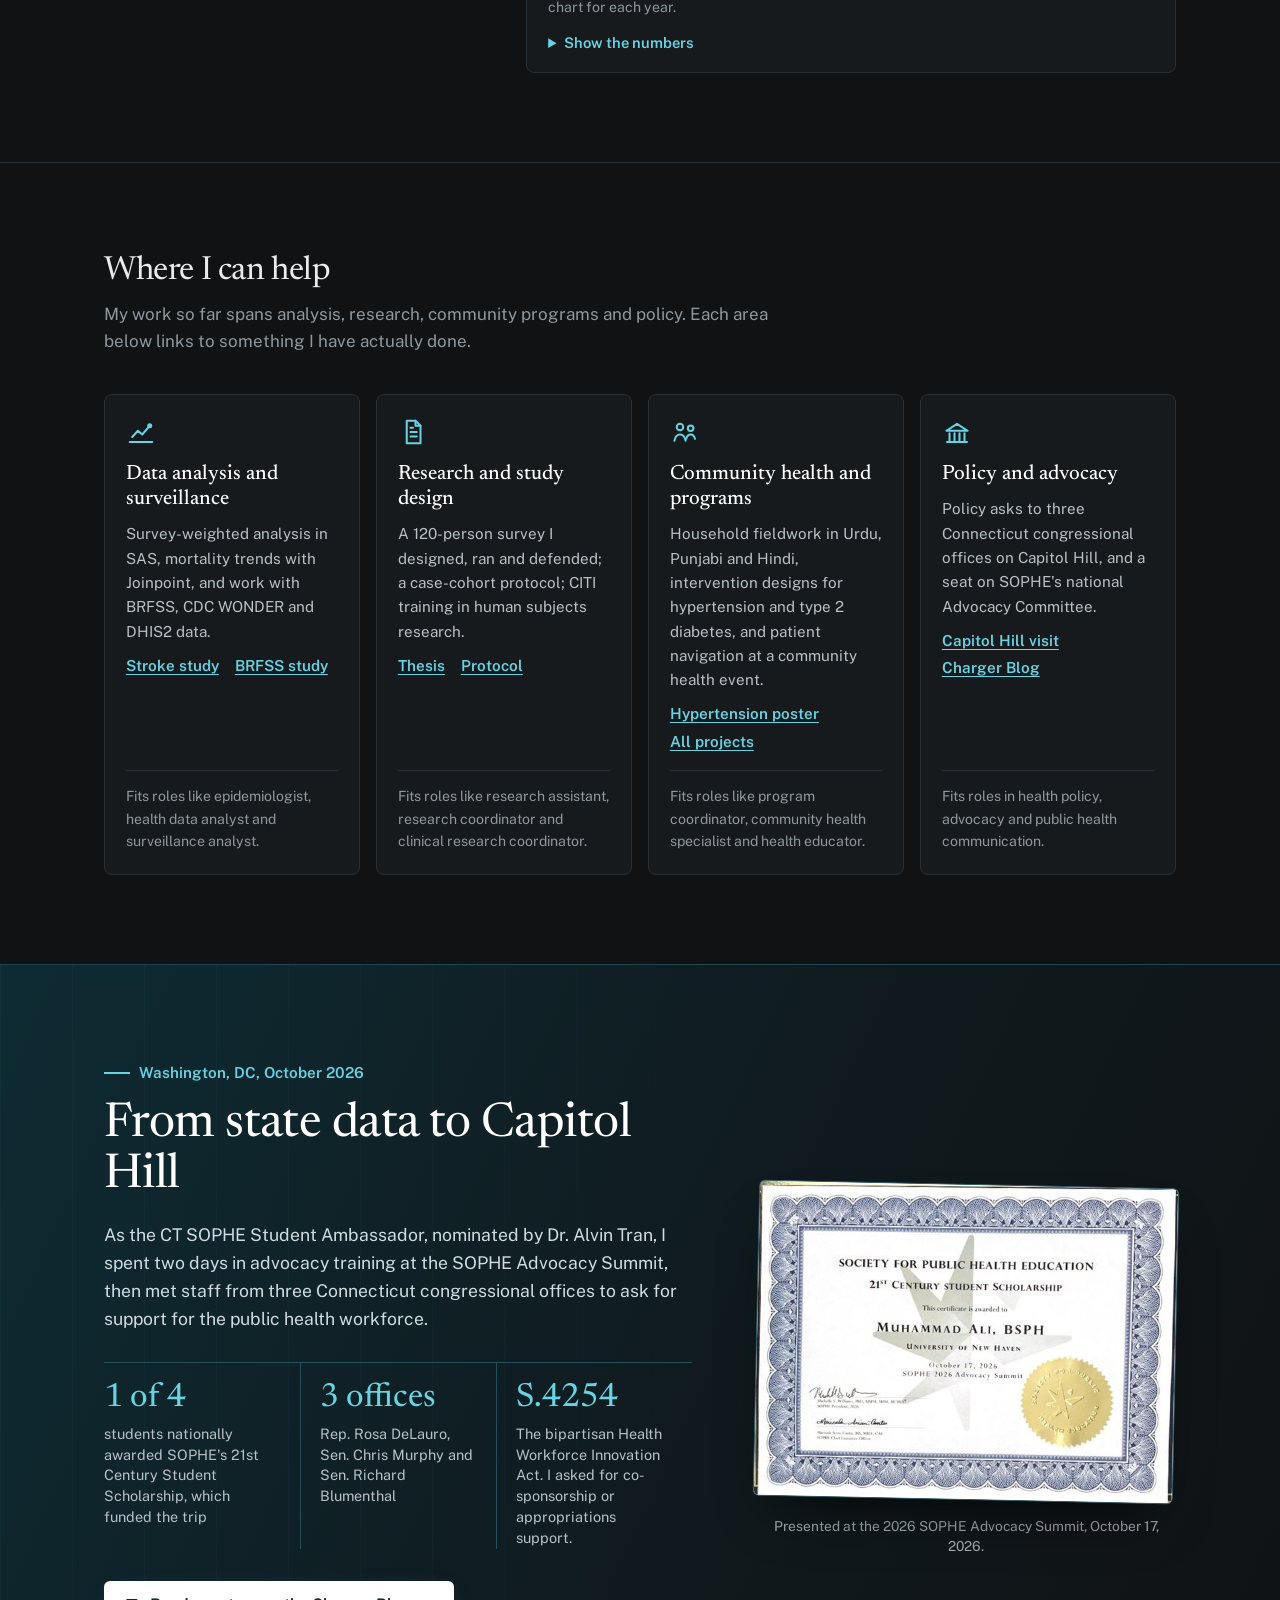
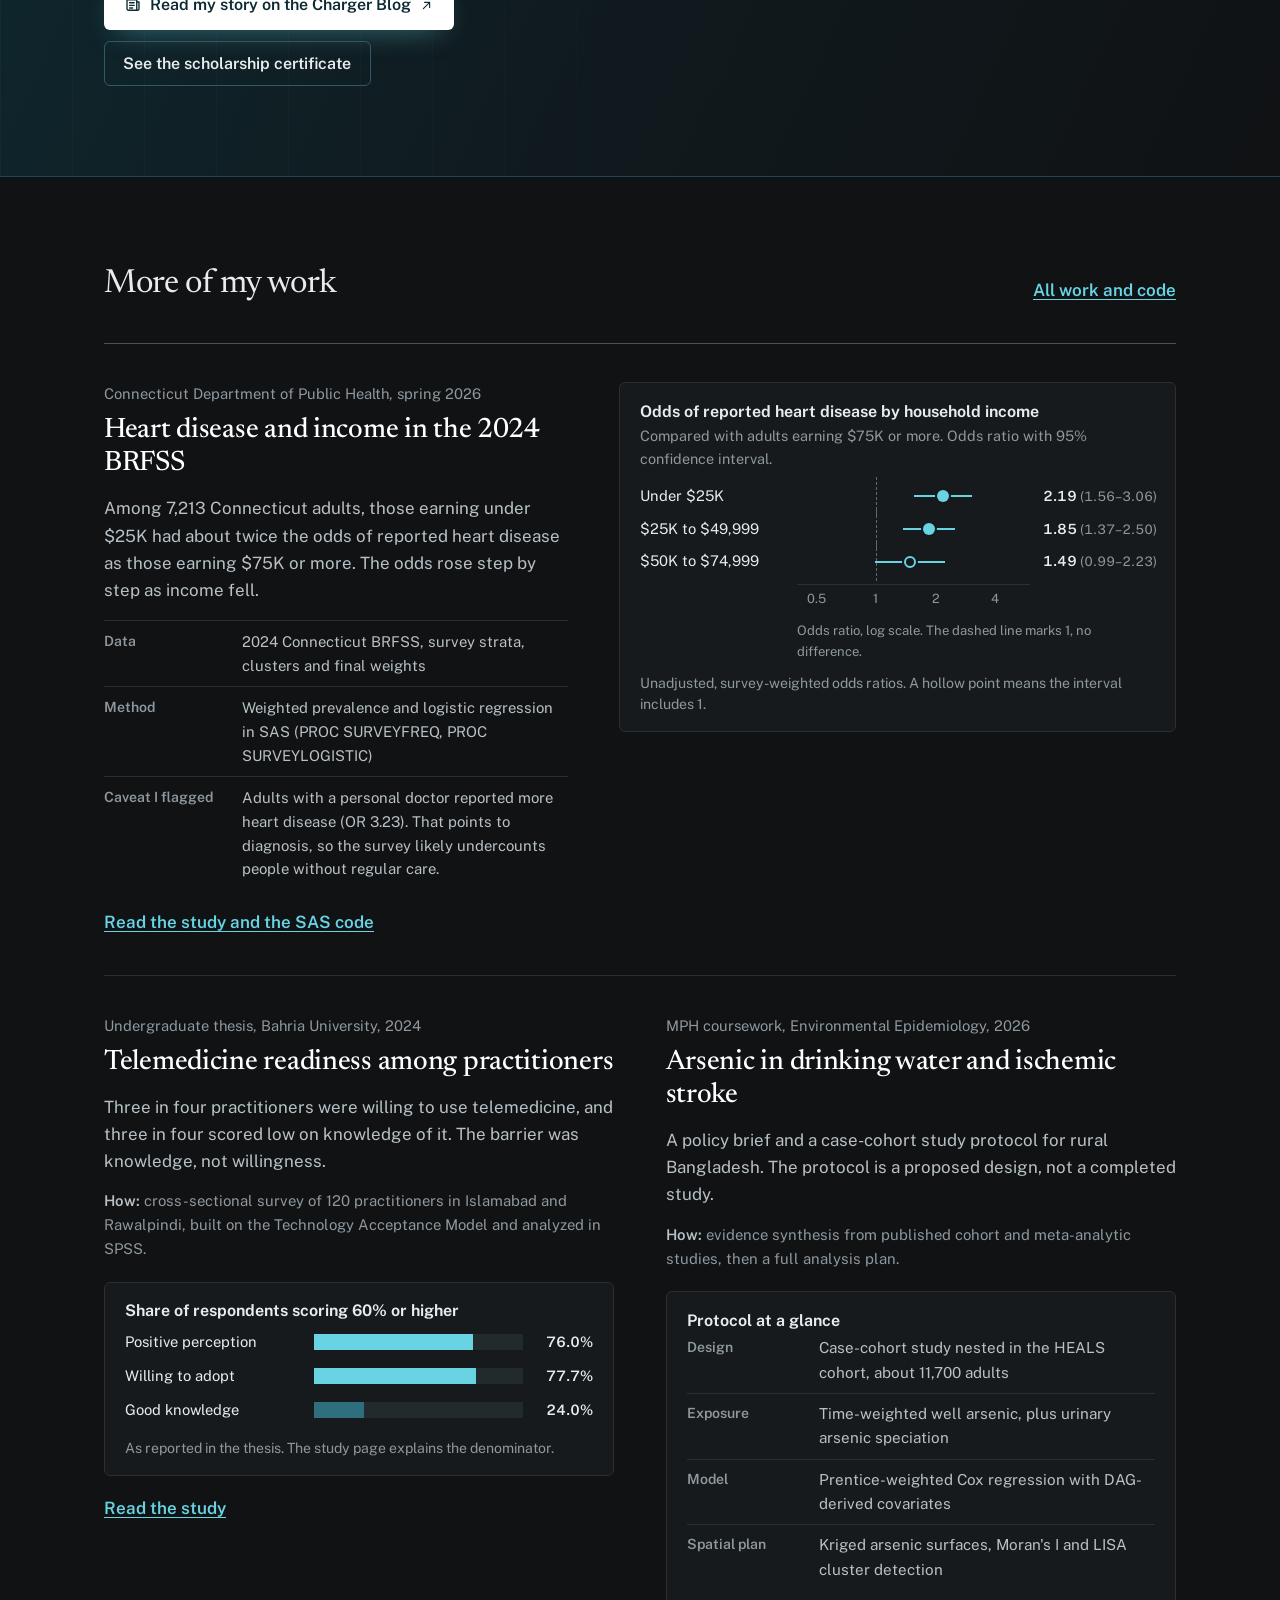
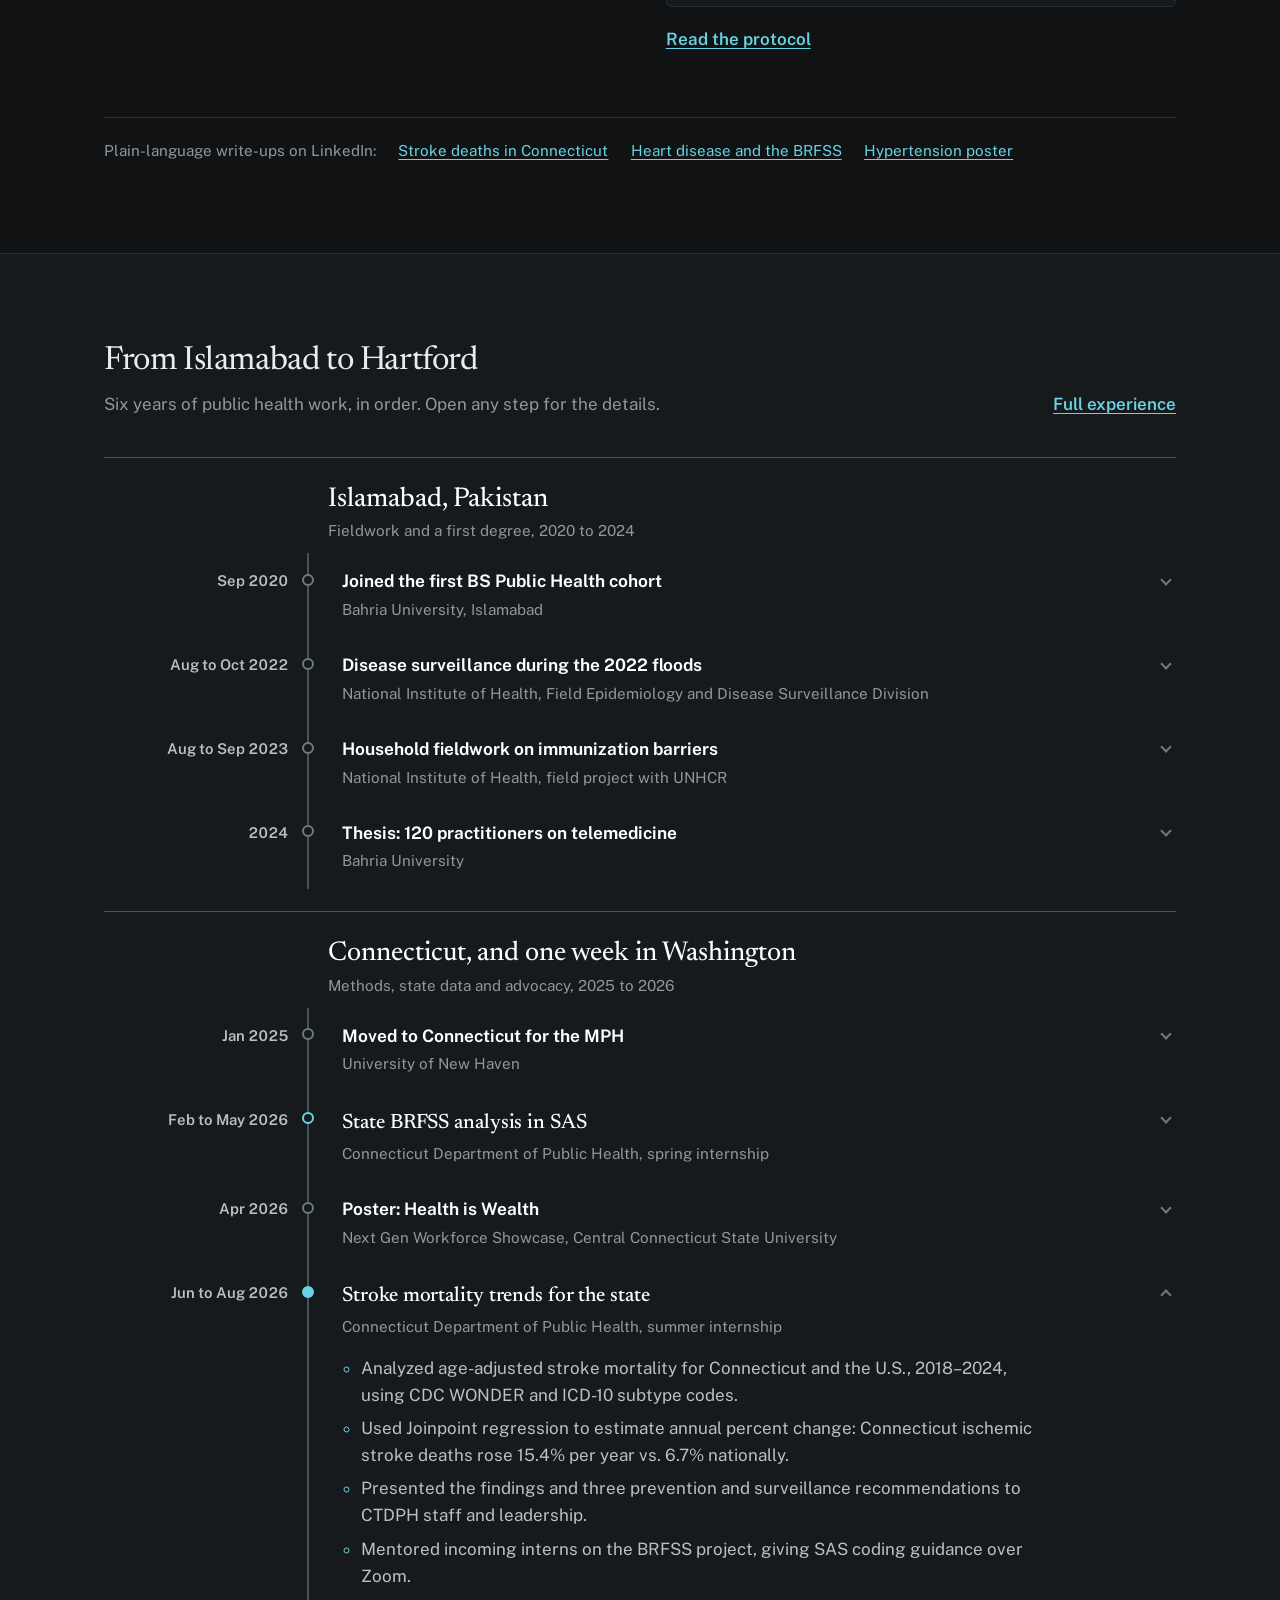
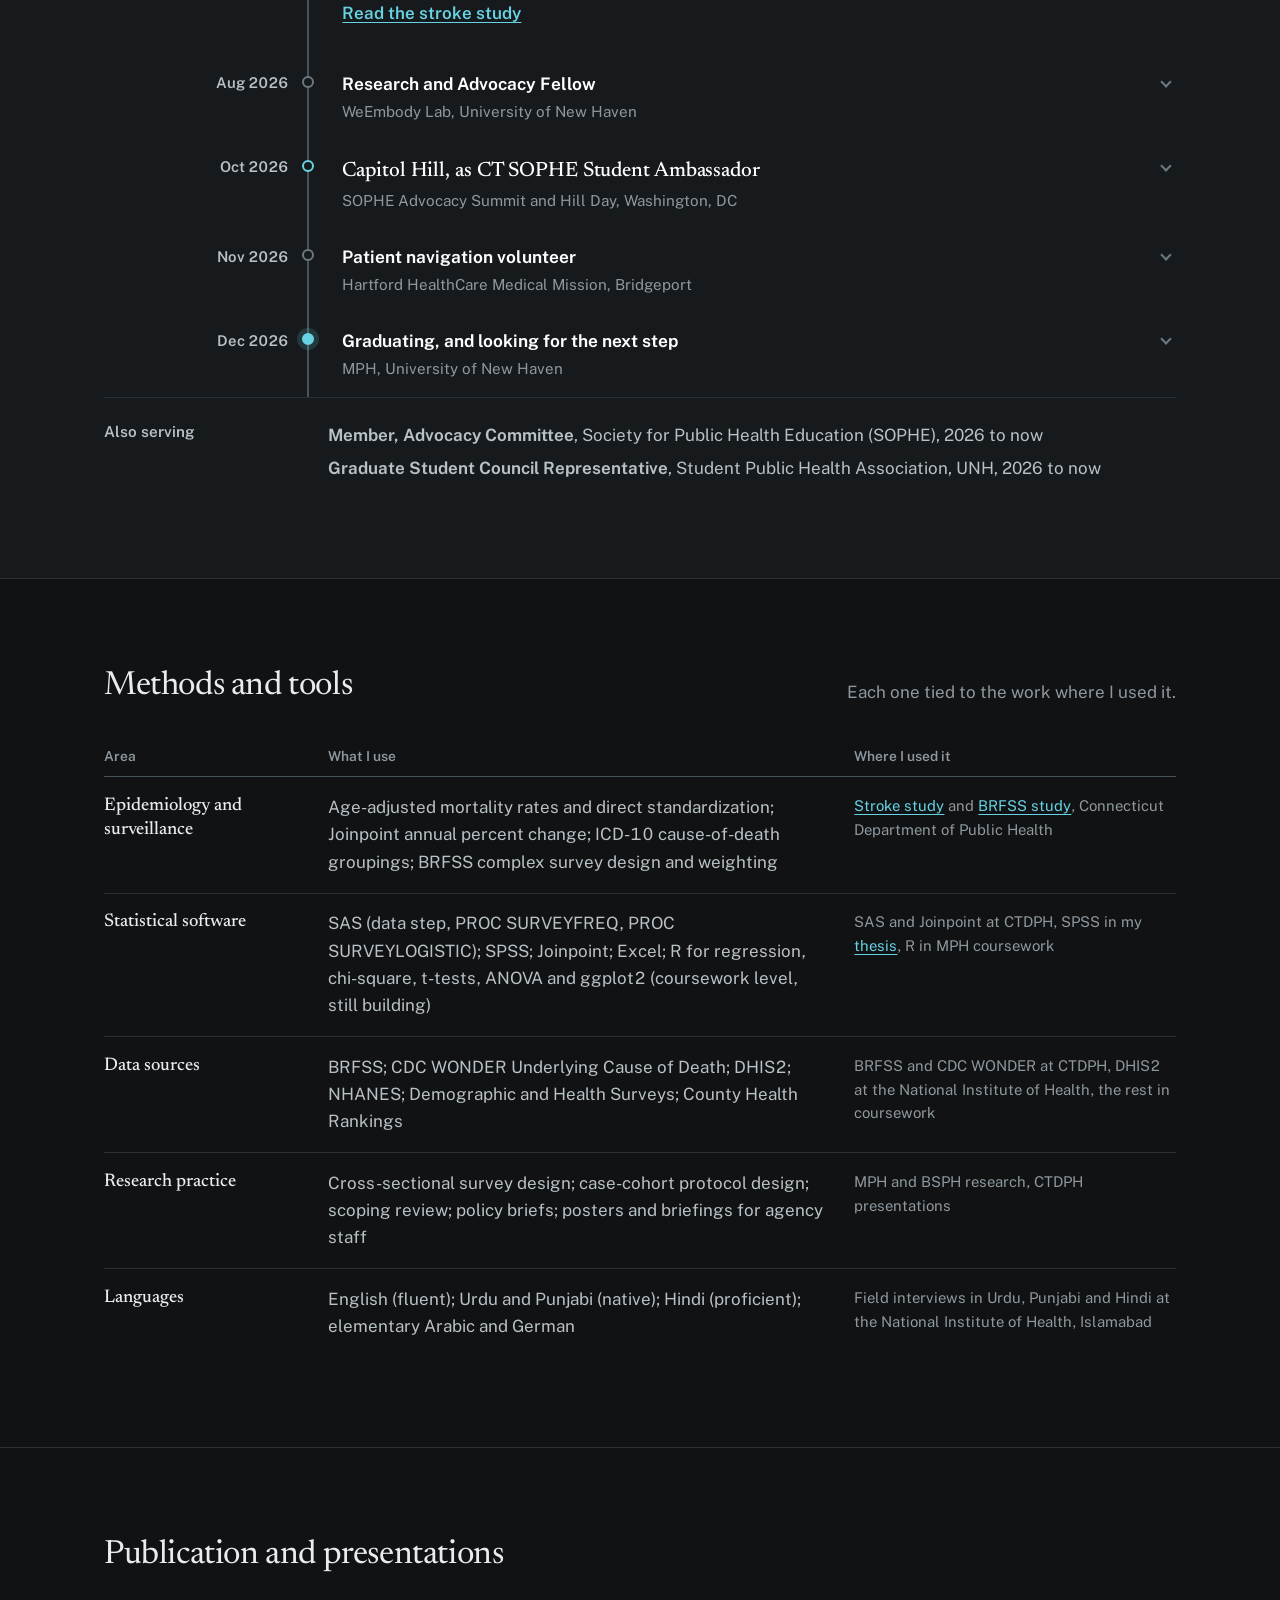
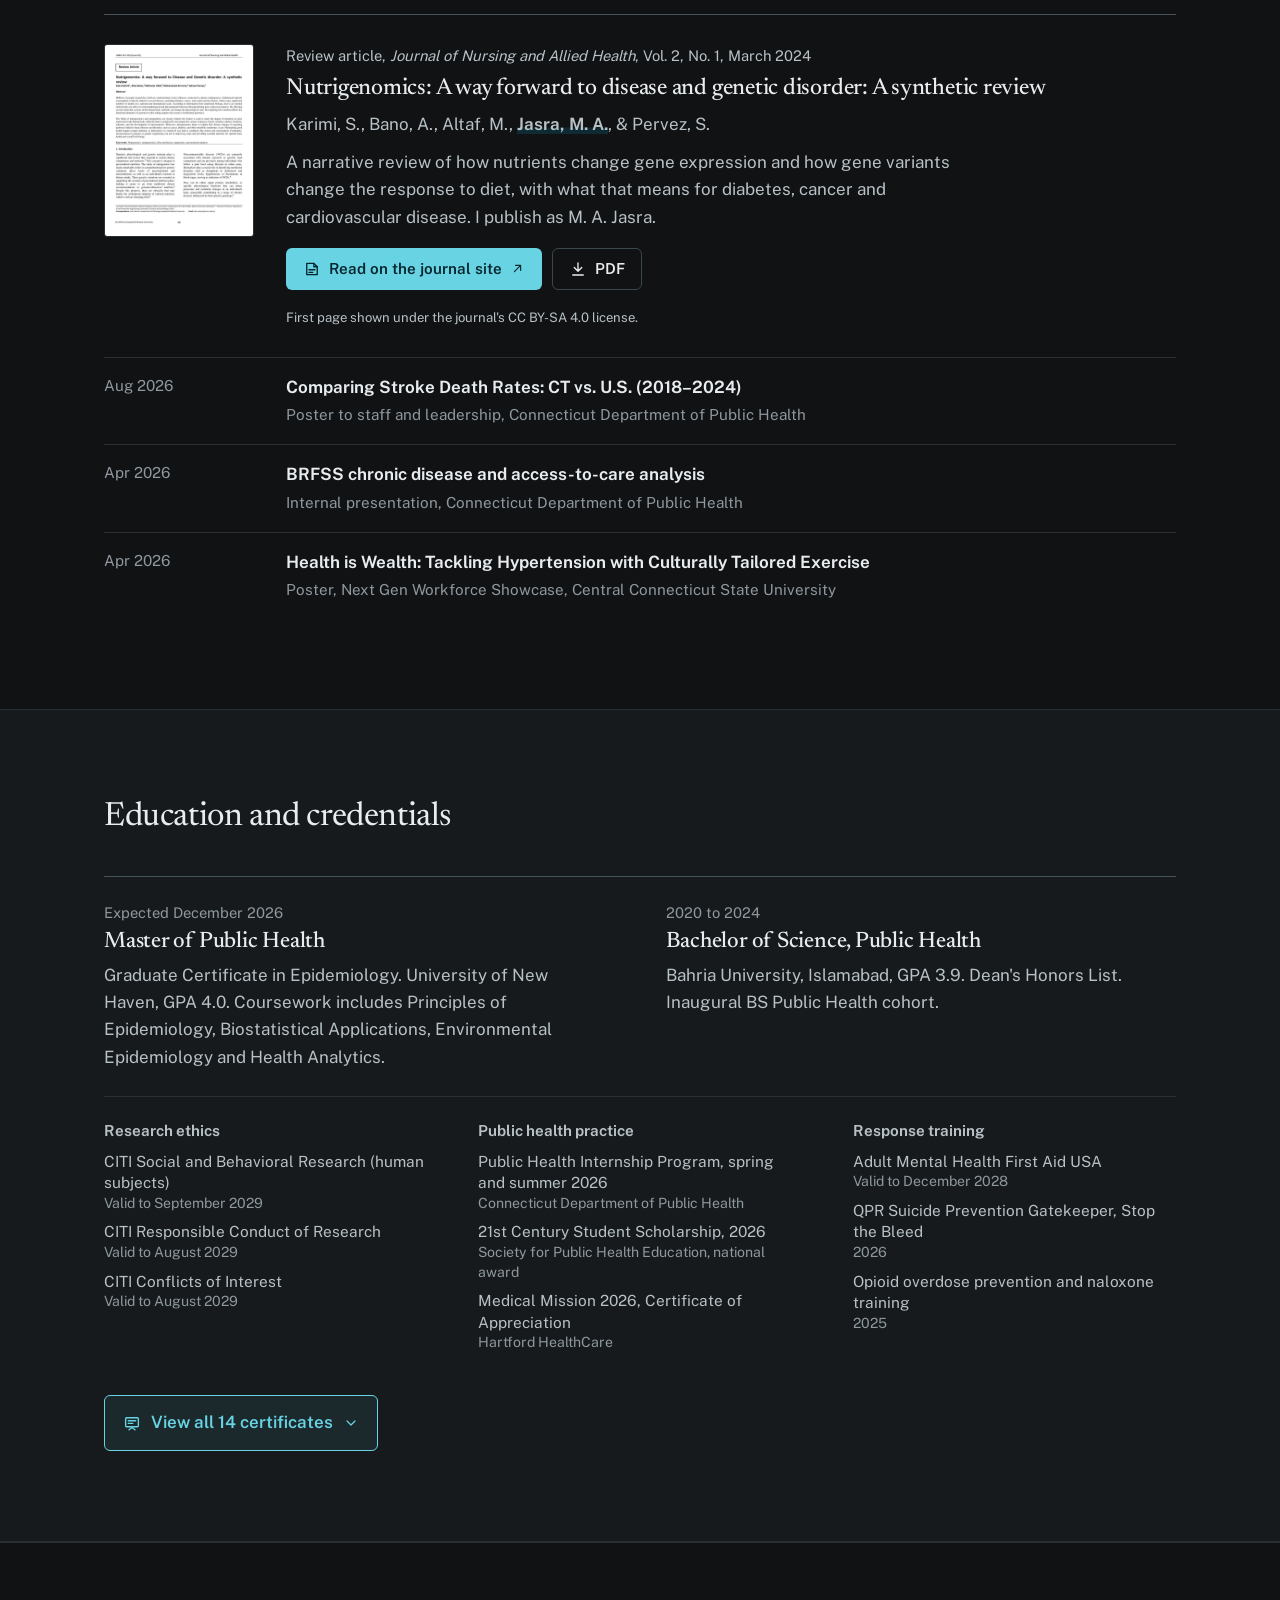
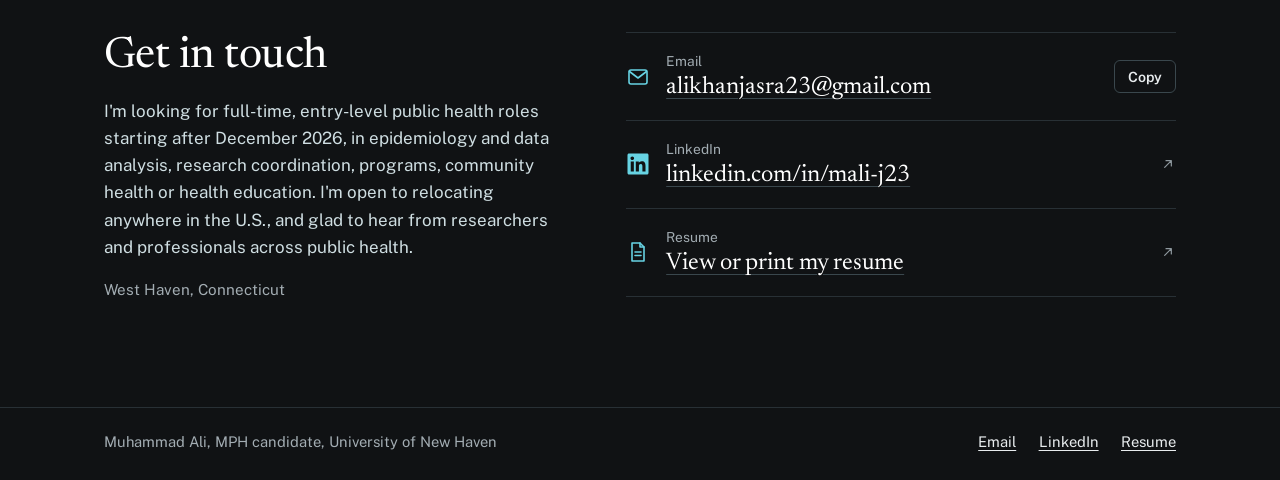
==== commit d9c1268d: "Remove the 2022 Colombo conference presentation (registered as an assignment, not attended) Co-Autho" ====
--- a/index.html
+++ b/index.html
@@ -243,7 +243,7 @@
     </header>
     <div class="path">
       <div class="chapter"><h3>Islamabad, Pakistan</h3><p>Fieldwork and a first degree, 2020 to 2024</p></div>
-      <ol class="steps"><li class="step "><details><summary><span class="step-when">Sep 2020</span><span class="step-what"><b>Joined the first BS Public Health cohort</b><span>Bahria University, Islamabad</span></span></summary><div class="step-body"><p>Part of the university's inaugural public health class. Graduated in July 2024 with a 3.9 GPA and a place on the Dean's Honors List.</p></div></details></li><li class="step "><details><summary><span class="step-when">Aug 2022</span><span class="step-what"><b>Presented at an international conference</b><span>Colombo, Sri Lanka</span></span></summary><div class="step-body"><p>Oral presentation, "Role of Health Education and Health Promotion in Eliminating Preventable Diseases," at the 4th International Conference on Community Medicine and Public Health. Peer-reviewed abstract.</p></div></details></li><li class="step "><details><summary><span class="step-when">Aug to Oct 2022</span><span class="step-what"><b>Disease surveillance during the 2022 floods</b><span>National Institute of Health, Field Epidemiology and Disease Surveillance Division</span></span></summary><div class="step-body"><ul><li>Entered flood-related disease data from affected districts into DHIS2 and produced map visualizations for response planning.</li><li>Supported analysis and reporting of surveillance data for flood-affected communities.</li><li>Completed scenario-based infection prevention and control training delivered by a WHO public health professional.</li></ul></div></details></li><li class="step "><details><summary><span class="step-when">Aug to Sep 2023</span><span class="step-what"><b>Household fieldwork on immunization barriers</b><span>National Institute of Health, field project with UNHCR</span></span></summary><div class="step-body"><ul><li>Collected household health data in urban slum communities to assess barriers to immunization.</li><li>Interviewed families in Urdu, Punjabi and Hindi, without an interpreter.</li><li>Built Excel databases joining refugee and district-level data with UNHCR maps for program planning.</li></ul></div></details></li><li class="step "><details><summary><span class="step-when">2024</span><span class="step-what"><b>Thesis: 120 practitioners on telemedicine</b><span>Bahria University</span></span></summary><div class="step-body"><p>Designed the questionnaire, surveyed 120 practitioners in Islamabad and Rawalpindi, analyzed it in SPSS, and defended it before a faculty committee with external examiners. Three in four were willing to use telemedicine; three in four scored low on knowledge of it.</p><p><a href="work/telemedicine-thesis.html">Read the thesis study</a></p></div></details></li></ol>
+      <ol class="steps"><li class="step "><details><summary><span class="step-when">Sep 2020</span><span class="step-what"><b>Joined the first BS Public Health cohort</b><span>Bahria University, Islamabad</span></span></summary><div class="step-body"><p>Part of the university's inaugural public health class. Graduated in July 2024 with a 3.9 GPA and a place on the Dean's Honors List.</p></div></details></li><li class="step "><details><summary><span class="step-when">Aug to Oct 2022</span><span class="step-what"><b>Disease surveillance during the 2022 floods</b><span>National Institute of Health, Field Epidemiology and Disease Surveillance Division</span></span></summary><div class="step-body"><ul><li>Entered flood-related disease data from affected districts into DHIS2 and produced map visualizations for response planning.</li><li>Supported analysis and reporting of surveillance data for flood-affected communities.</li><li>Completed scenario-based infection prevention and control training delivered by a WHO public health professional.</li></ul></div></details></li><li class="step "><details><summary><span class="step-when">Aug to Sep 2023</span><span class="step-what"><b>Household fieldwork on immunization barriers</b><span>National Institute of Health, field project with UNHCR</span></span></summary><div class="step-body"><ul><li>Collected household health data in urban slum communities to assess barriers to immunization.</li><li>Interviewed families in Urdu, Punjabi and Hindi, without an interpreter.</li><li>Built Excel databases joining refugee and district-level data with UNHCR maps for program planning.</li></ul></div></details></li><li class="step "><details><summary><span class="step-when">2024</span><span class="step-what"><b>Thesis: 120 practitioners on telemedicine</b><span>Bahria University</span></span></summary><div class="step-body"><p>Designed the questionnaire, surveyed 120 practitioners in Islamabad and Rawalpindi, analyzed it in SPSS, and defended it before a faculty committee with external examiners. Three in four were willing to use telemedicine; three in four scored low on knowledge of it.</p><p><a href="work/telemedicine-thesis.html">Read the thesis study</a></p></div></details></li></ol>
       <div class="chapter"><h3>Connecticut, and one week in Washington</h3><p>Methods, state data and advocacy, 2025 to 2026</p></div>
       <ol class="steps"><li class="step "><details><summary><span class="step-when">Jan 2025</span><span class="step-what"><b>Moved to Connecticut for the MPH</b><span>University of New Haven</span></span></summary><div class="step-body"><p>Master of Public Health with a Graduate Certificate in Epidemiology. GPA 4.0, finishing December 2026.</p></div></details></li><li class="step key"><details><summary><span class="step-when">Feb to May 2026</span><span class="step-what"><b>State BRFSS analysis in SAS</b><span>Connecticut Department of Public Health, spring internship</span></span></summary><div class="step-body"><ul><li>Wrote SAS code to clean and analyze 2024 Connecticut BRFSS data, using PROC SURVEYFREQ and PROC SURVEYLOGISTIC to account for the survey design.</li><li>Found a clear income gradient in heart disease (OR 2.19 for adults under $25K vs. $75K+), with higher odds for smokers (1.50) and adults with obesity (1.38).</li><li>Presented the analysis internally to CTDPH staff in April 2026.</li></ul><p><a href="work/brfss-heart-disease.html">Read the BRFSS study</a></p></div></details></li><li class="step "><details><summary><span class="step-when">Apr 2026</span><span class="step-what"><b>Poster: Health is Wealth</b><span>Next Gen Workforce Showcase, Central Connecticut State University</span></span></summary><div class="step-body"><p>A solo intervention design for hypertensive men in Islamabad, built on the Theory of Planned Behavior: low-cost pedometers, community walking groups, and Friday sermons framing activity as caring for the body. <a href="https://www.linkedin.com/posts/mali-j23_publichealth-mph-networking-ugcPost-7506755749532942337-hAEg/">LinkedIn post</a></p></div></details></li><li class="step key"><details open><summary><span class="step-when">Jun to Aug 2026</span><span class="step-what"><b>Stroke mortality trends for the state</b><span>Connecticut Department of Public Health, summer internship</span></span></summary><div class="step-body"><ul><li>Analyzed age-adjusted stroke mortality for Connecticut and the U.S., 2018–2024, using CDC WONDER and ICD-10 subtype codes.</li><li>Used Joinpoint regression to estimate annual percent change: Connecticut ischemic stroke deaths rose 15.4% per year vs. 6.7% nationally.</li><li>Presented the findings and three prevention and surveillance recommendations to CTDPH staff and leadership.</li><li>Mentored incoming interns on the BRFSS project, giving SAS coding guidance over Zoom.</li></ul><p><a href="work/ct-stroke-mortality.html">Read the stroke study</a></p></div></details></li><li class="step "><details><summary><span class="step-when">Aug 2026</span><span class="step-what"><b>Research and Advocacy Fellow</b><span>WeEmbody Lab, University of New Haven</span></span></summary><div class="step-body"><p>Selected for a university working group that trains students, staff and faculty as health equity leaders and advocates. Completed CITI human subjects and research ethics training to access a lab health dataset.</p></div></details></li><li class="step key"><details><summary><span class="step-when">Oct 2026</span><span class="step-what"><b>Capitol Hill, as CT SOPHE Student Ambassador</b><span>SOPHE Advocacy Summit and Hill Day, Washington, DC</span></span></summary><div class="step-body"><ul><li>One of four students awarded SOPHE's national 21st Century Student Scholarship, which funded travel and lodging.</li><li>Nominated by Dr. Alvin Tran to represent CT SOPHE and UNH's WeEmbody Lab.</li><li>Met staff from the offices of Rep. DeLauro, Sen. Murphy and Sen. Blumenthal to ask for co-sponsorship of S.4254, the bipartisan Health Workforce Innovation Act, or appropriations support for the public health workforce.</li></ul><p><a href="https://www.newhaven.edu/news/blog/2026/muhammad-ali-attends-public-health-summit.php">Read my Charger Blog post</a></p></div></details></li><li class="step "><details><summary><span class="step-when">Nov 2026</span><span class="step-what"><b>Patient navigation volunteer</b><span>Hartford HealthCare Medical Mission, Bridgeport</span></span></summary><div class="step-body"><p>Guided patients one-on-one through a free, one-day community health event, from registration through screenings, lab tests, behavioral health checks and nutrition counseling to checkout. Received a Certificate of Appreciation.</p></div></details></li><li class="step now"><details><summary><span class="step-when">Dec 2026</span><span class="step-what"><b>Graduating, and looking for the next step</b><span>MPH, University of New Haven</span></span></summary><div class="step-body"><p>Looking for full-time, entry-level public health roles across analysis, research, programs and community health. Open to relocating anywhere in the U.S.</p><p><a href="#contact">Get in touch</a></p></div></details></li></ol>
     </div>
@@ -296,7 +296,6 @@
       <li><span class="talk-when">Aug 2026</span><div><b>Comparing Stroke Death Rates: CT vs. U.S. (2018–2024)</b><span>Poster to staff and leadership, Connecticut Department of Public Health</span></div></li>
       <li><span class="talk-when">Apr 2026</span><div><b>BRFSS chronic disease and access-to-care analysis</b><span>Internal presentation, Connecticut Department of Public Health</span></div></li>
       <li><span class="talk-when">Apr 2026</span><div><b>Health is Wealth: Tackling Hypertension with Culturally Tailored Exercise</b><span>Poster, Next Gen Workforce Showcase, Central Connecticut State University</span></div></li>
-      <li><span class="talk-when">Aug 2022</span><div><b>Role of Health Education and Health Promotion in Eliminating Preventable Diseases</b><span>Oral presentation, peer-reviewed abstract, 4th International Conference on Community Medicine and Public Health, Colombo, Sri Lanka</span></div></li>
     </ul>
   </div>
 </section>
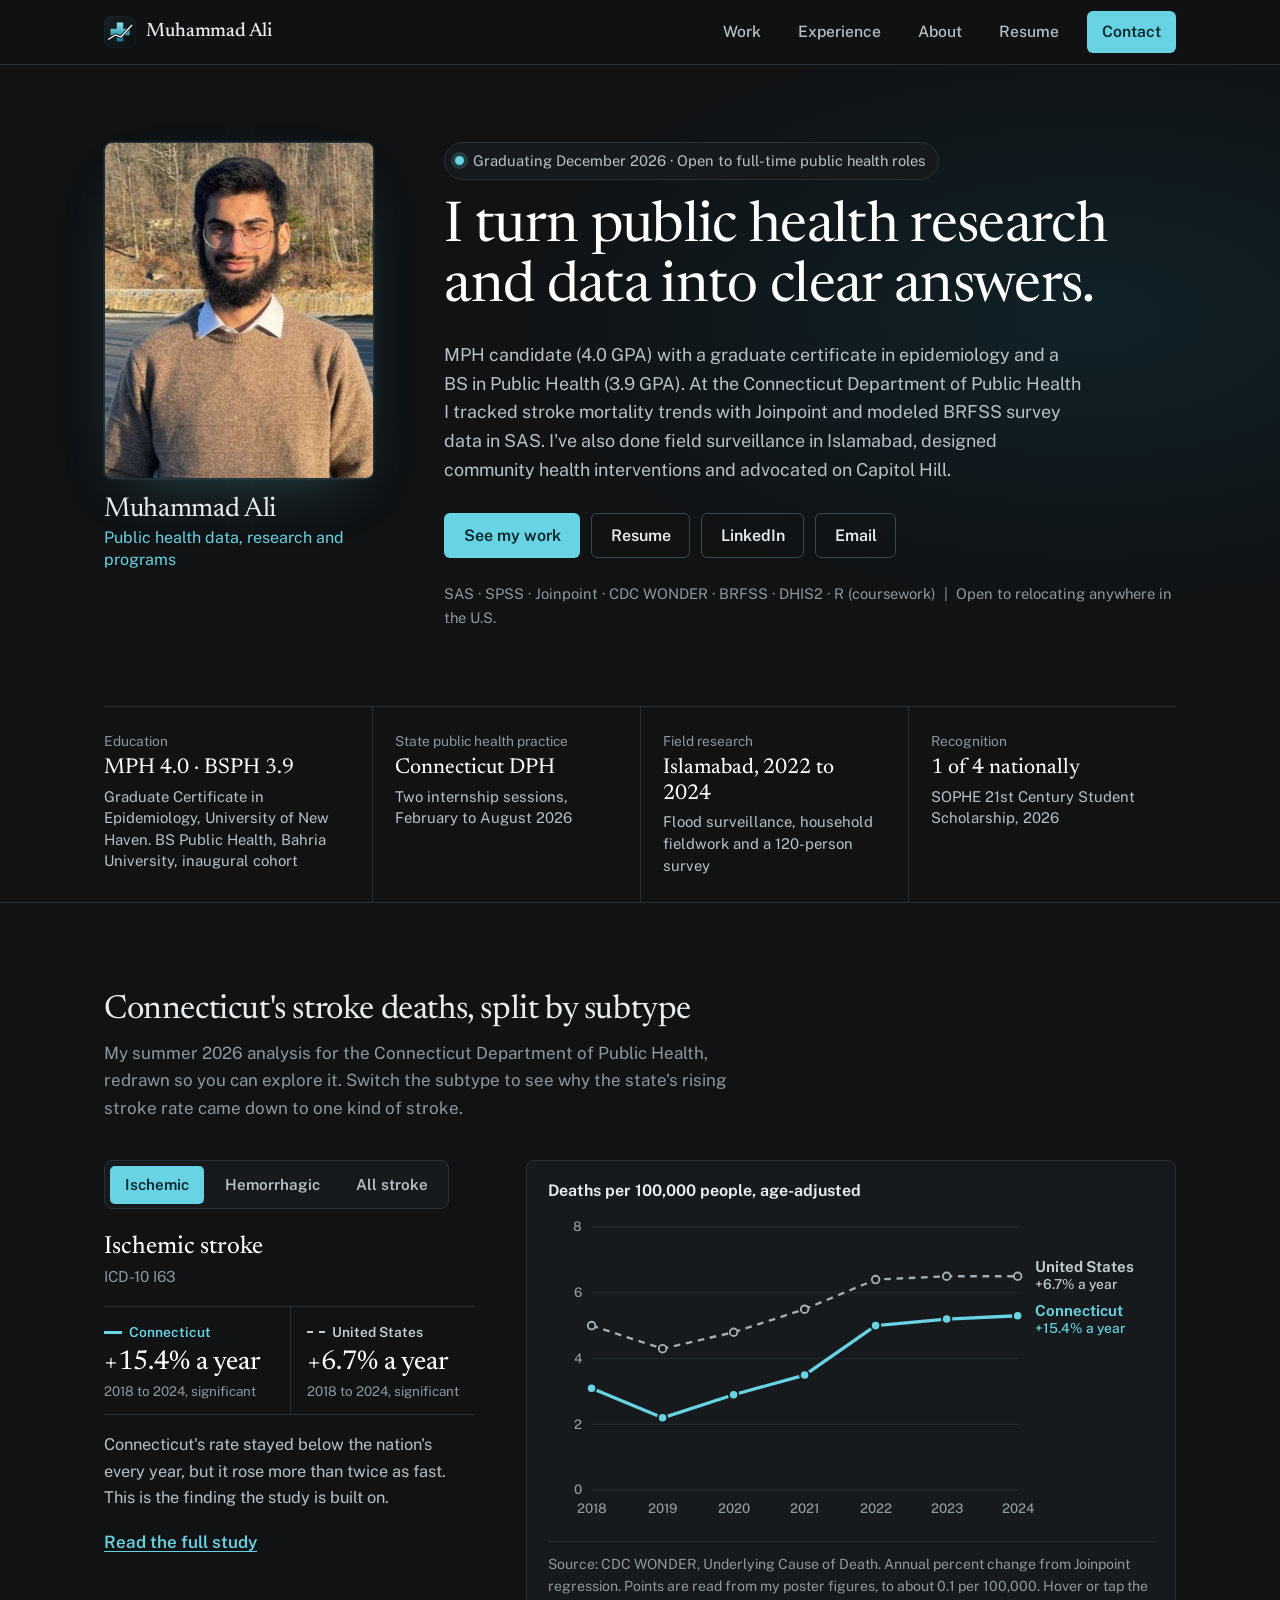
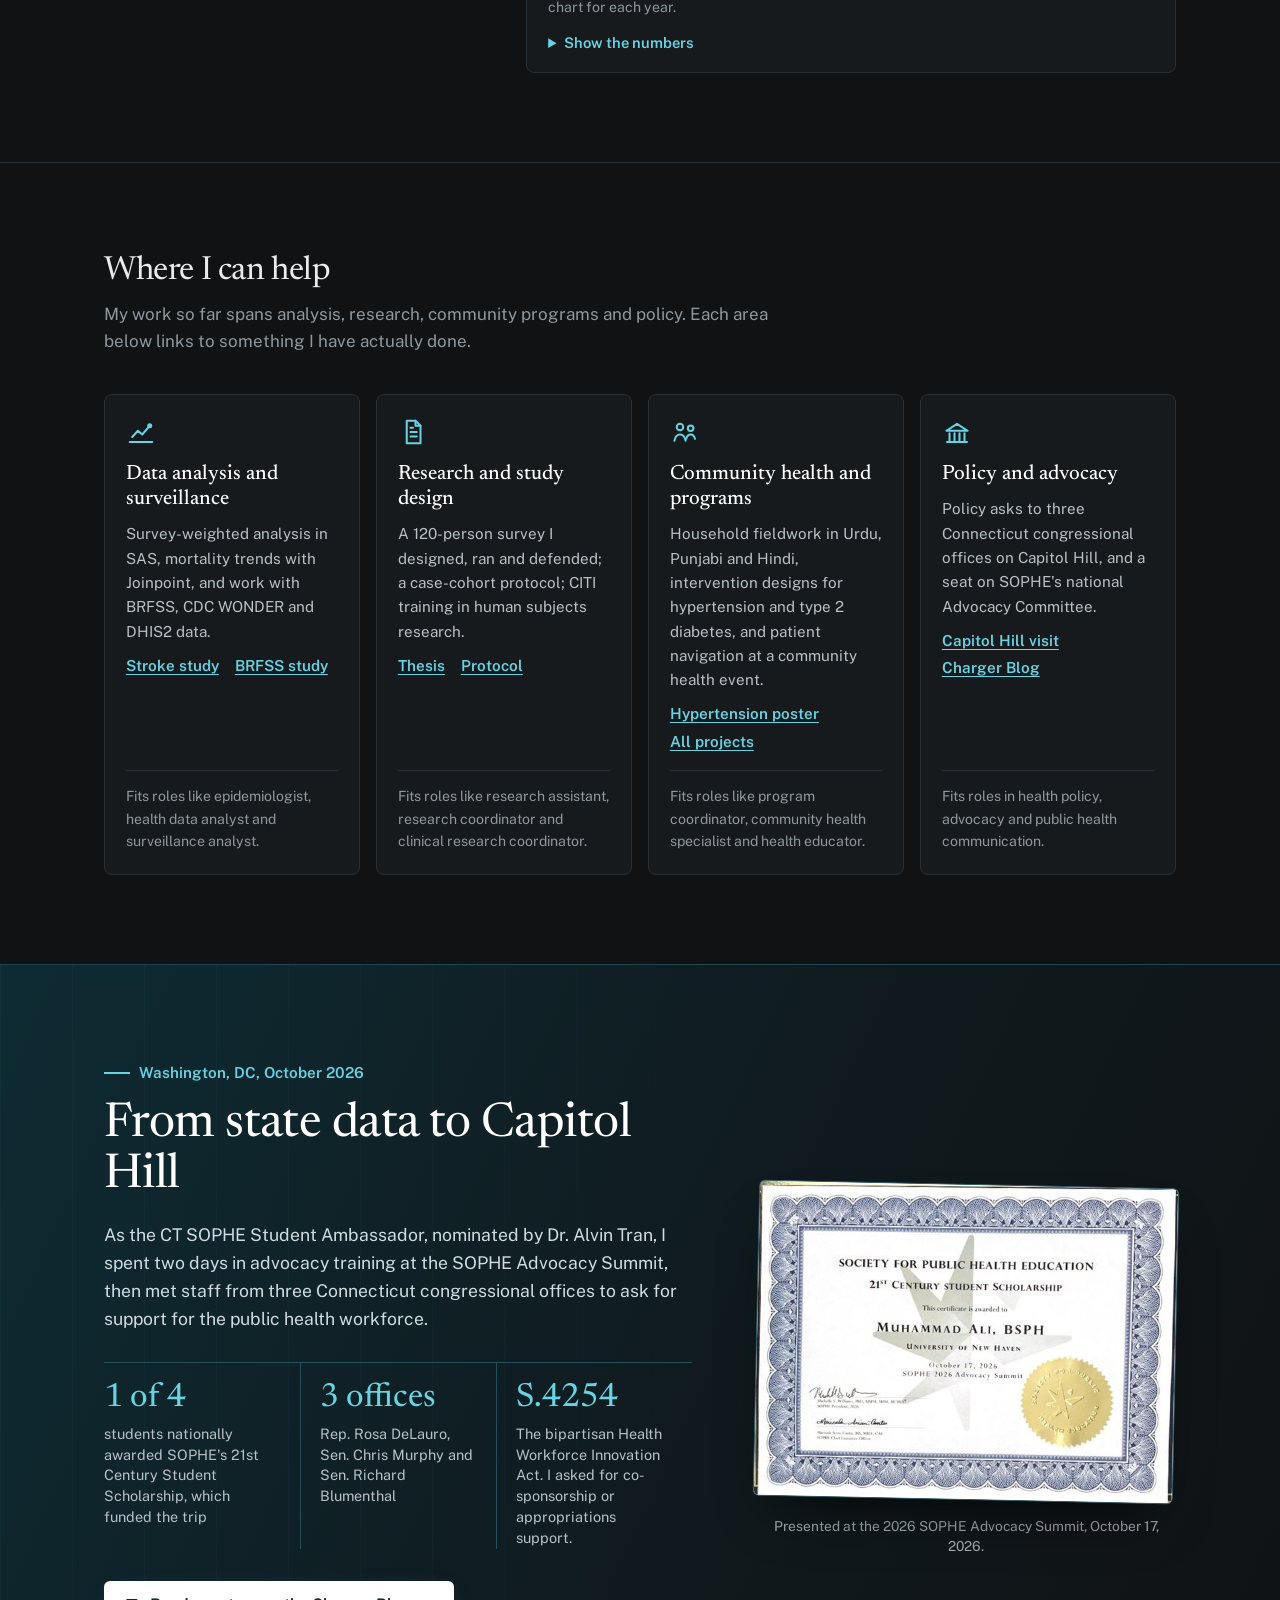
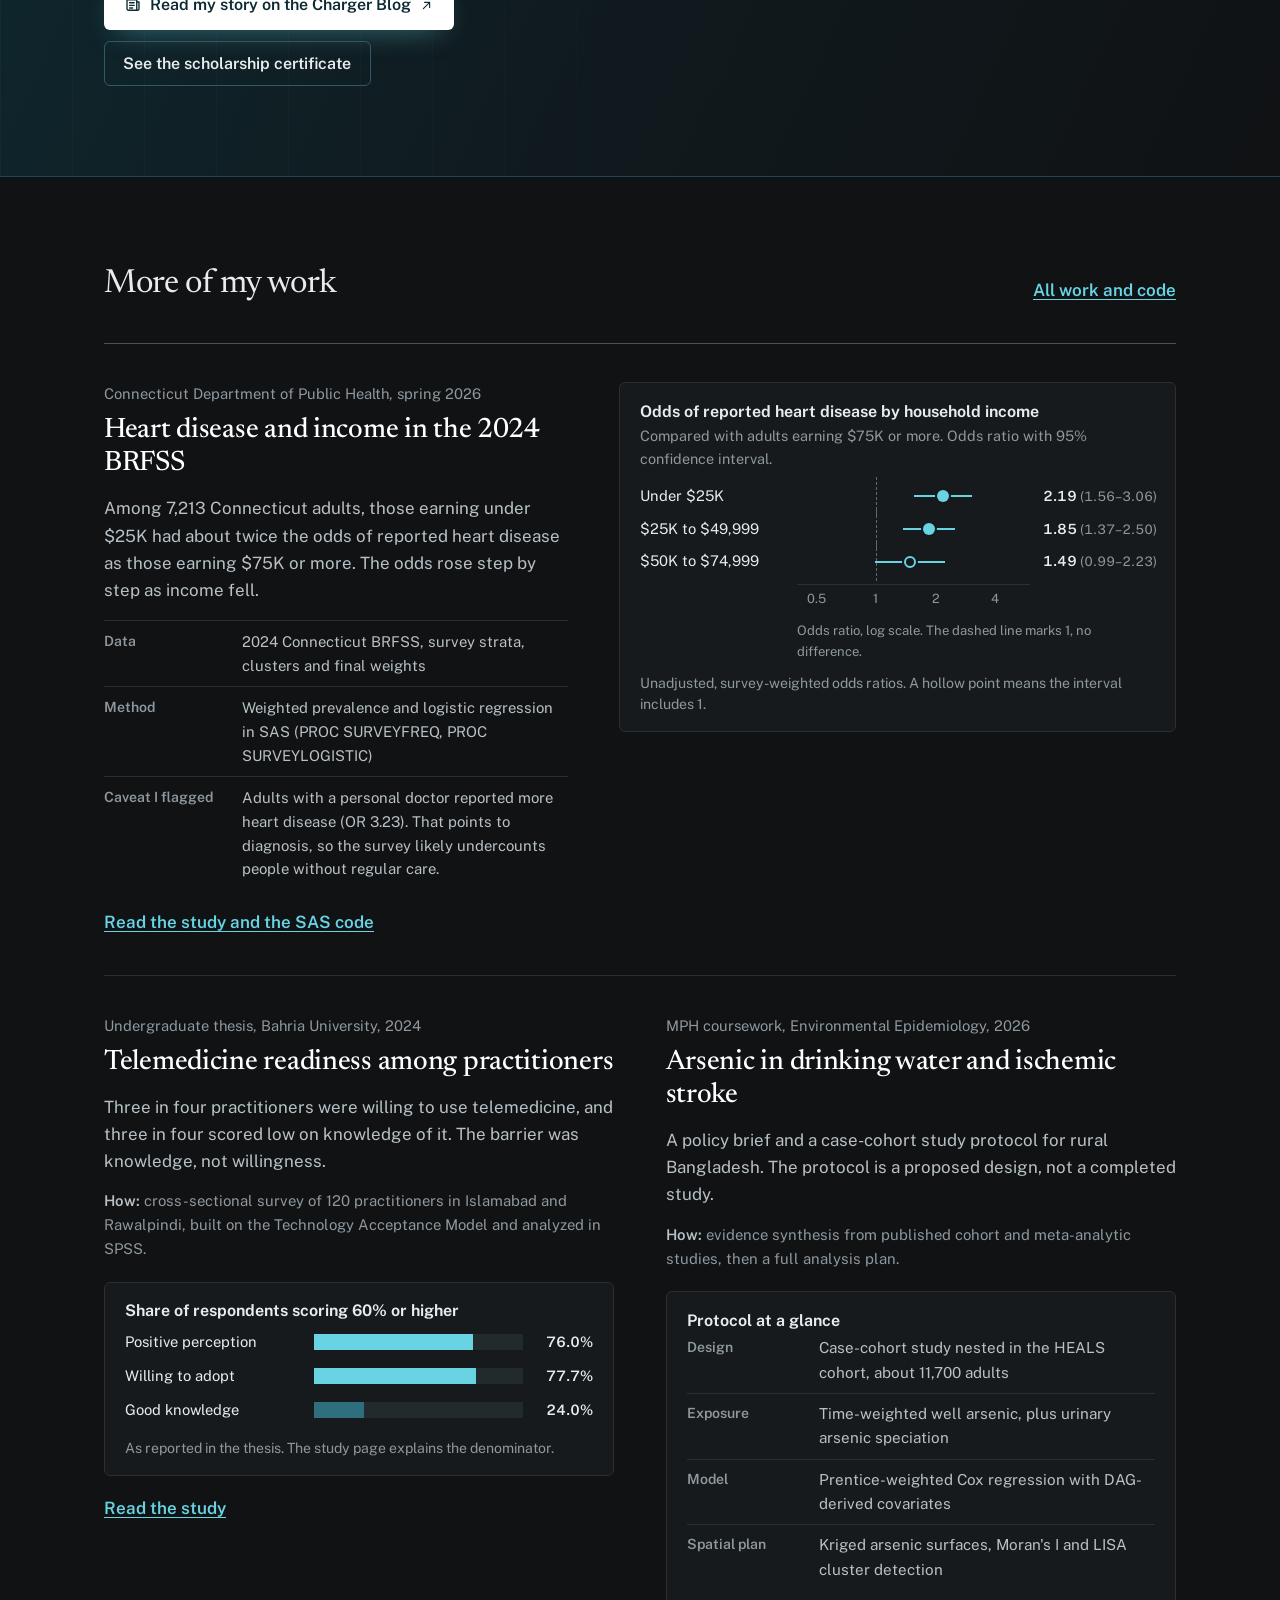
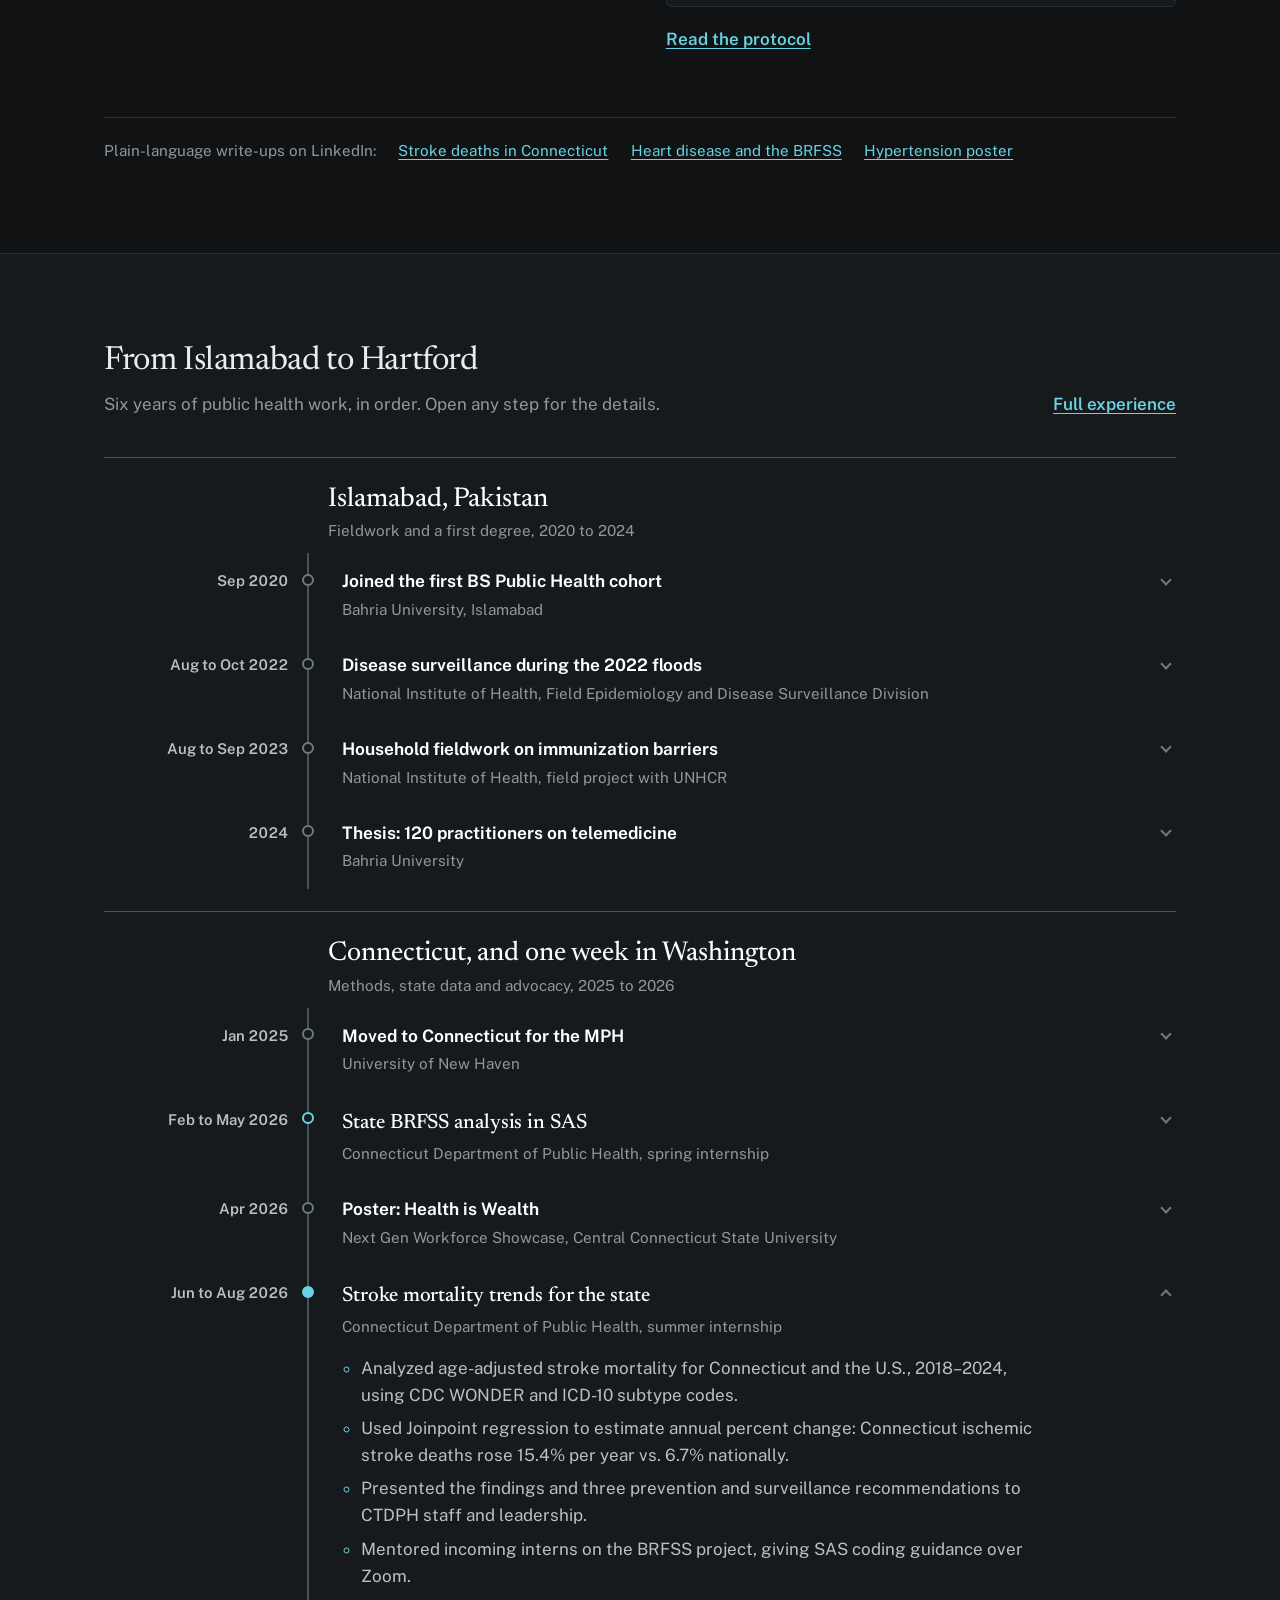
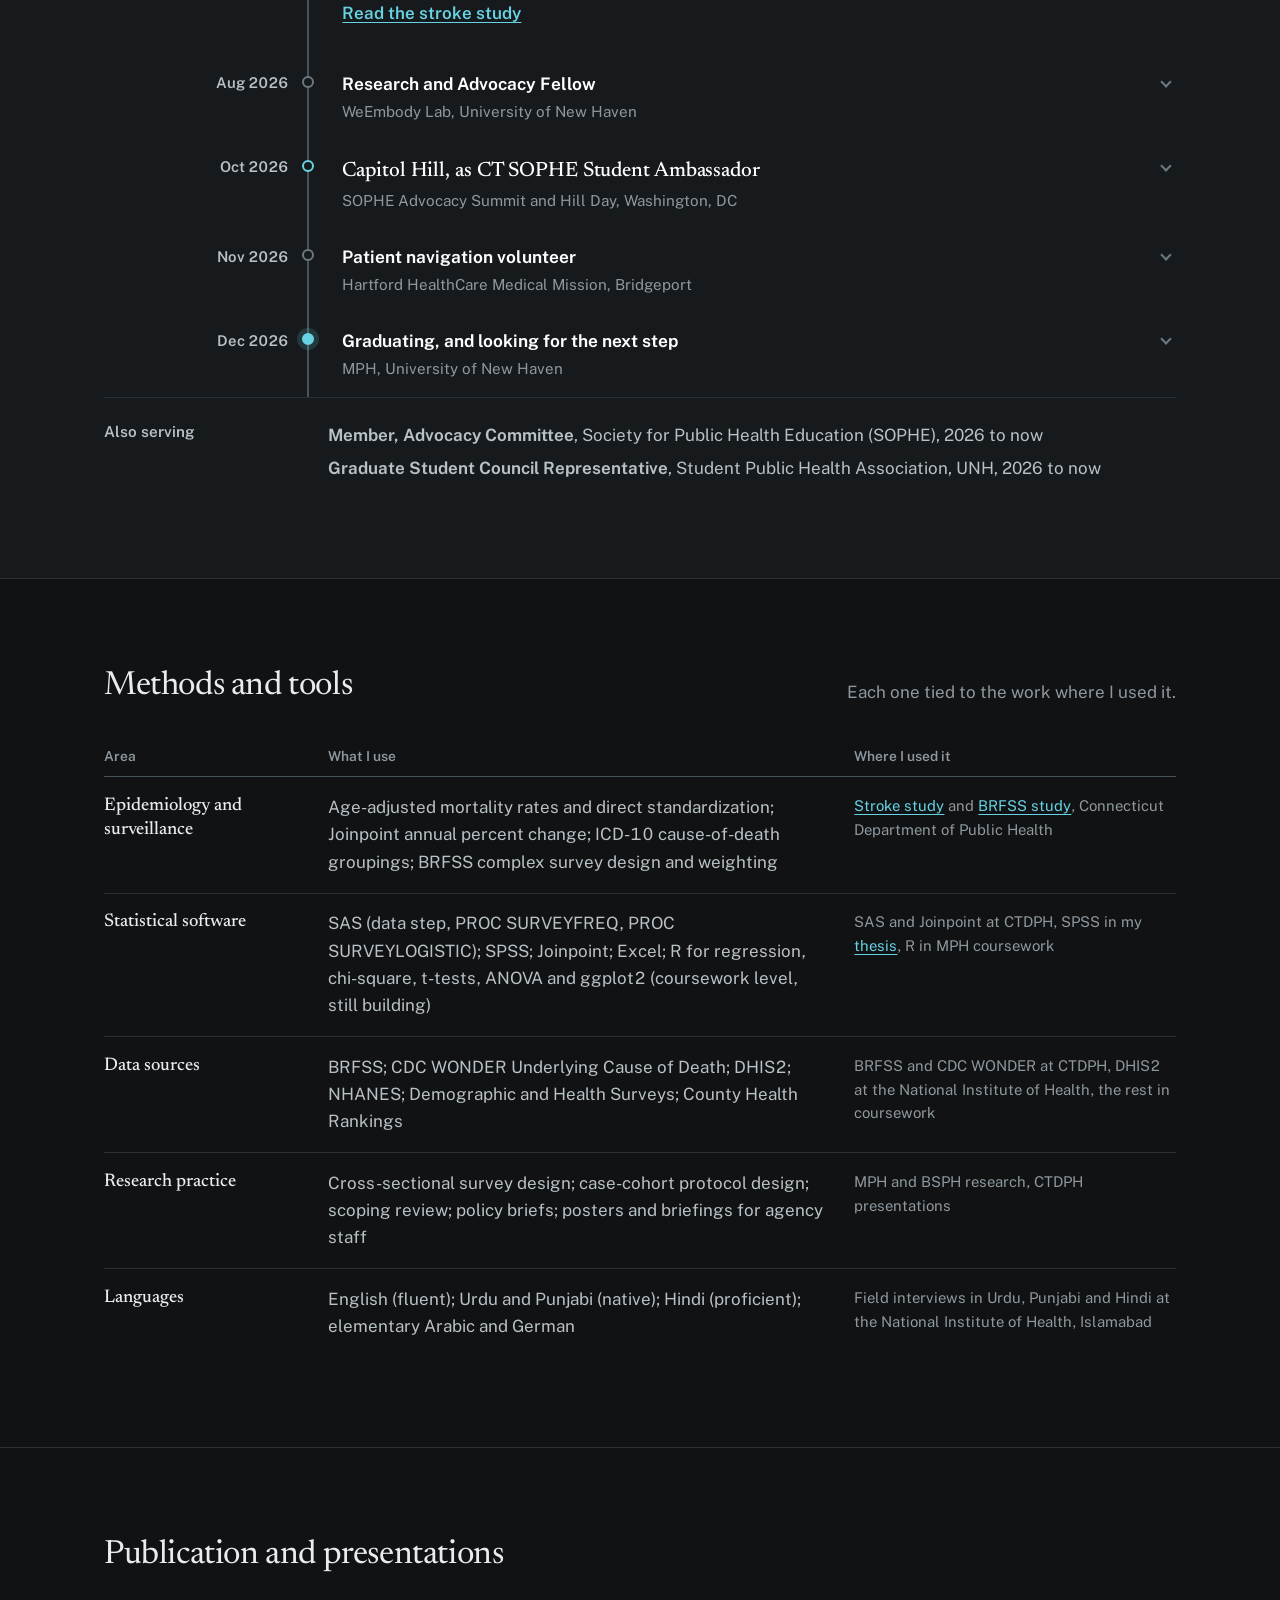
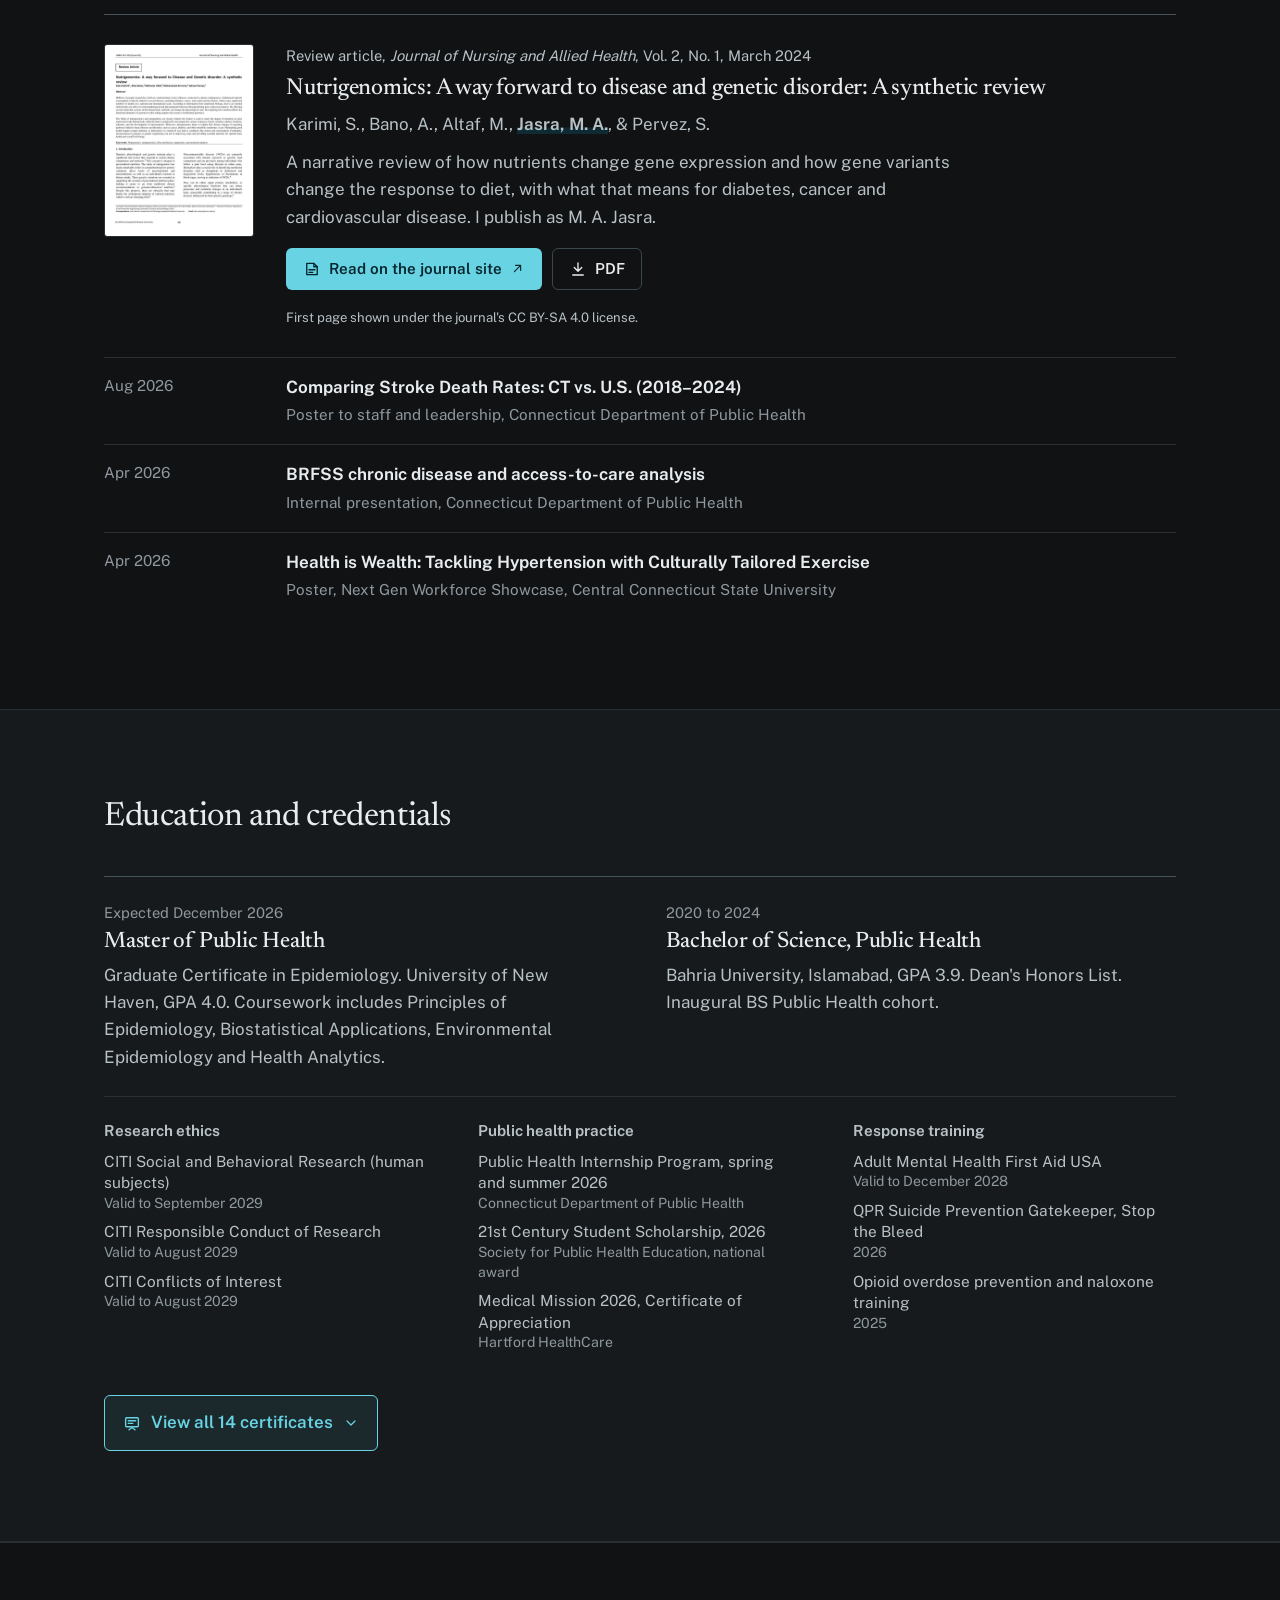
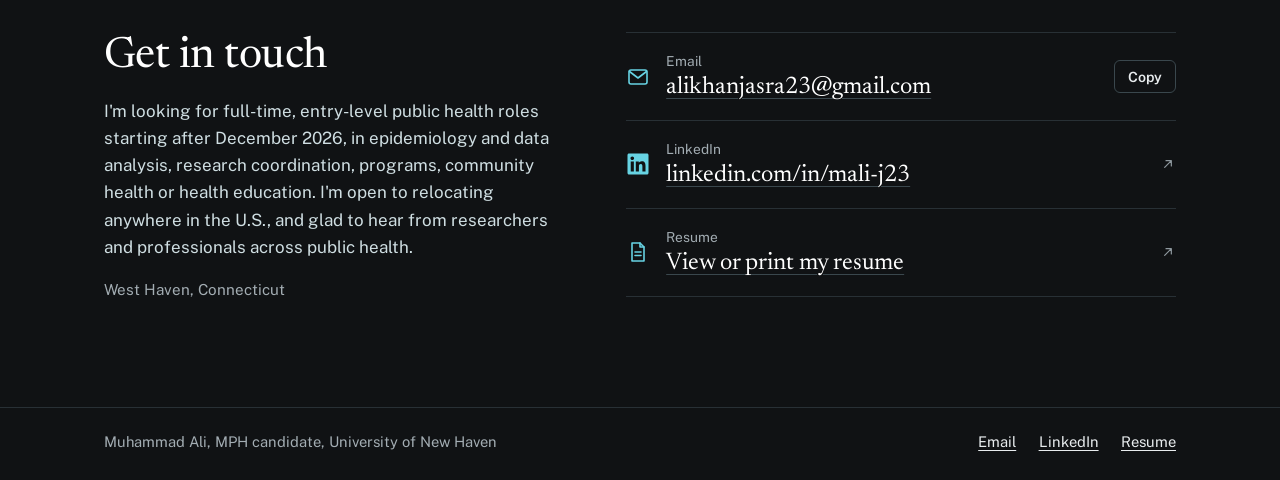
==== commit b5086b68: "Preview: show the BSPH 3.9 GPA in the hero and the proof strip Co-Authored-By: Claude Opus 5.5 <nore" ====
--- a/index.html
+++ b/index.html
@@ -43,7 +43,7 @@
     <div class="hero-text">
       <p class="hero-kicker"><span class="dot" aria-hidden="true"></span>Graduating December 2026 · Open to full-time public health roles</p>
       <p class="hero-line">I turn public health research and data into clear answers.</p>
-      <p class="hero-sub">MPH candidate (4.0 GPA) with a graduate certificate in epidemiology. At the Connecticut Department of Public Health I tracked stroke mortality trends with Joinpoint and modeled BRFSS survey data in SAS. I've also done field surveillance in Islamabad, designed community health interventions and advocated on Capitol Hill.</p>
+      <p class="hero-sub">MPH candidate (4.0 GPA) with a graduate certificate in epidemiology and a BS in Public Health (3.9 GPA). At the Connecticut Department of Public Health I tracked stroke mortality trends with Joinpoint and modeled BRFSS survey data in SAS. I've also done field surveillance in Islamabad, designed community health interventions and advocated on Capitol Hill.</p>
       <div class="hero-actions">
         <a class="btn btn-primary" href="#findings">See my work</a>
         <a class="btn btn-ghost" href="resume.html">Resume</a>
@@ -55,7 +55,7 @@
   </div>
   <div class="wrap">
     <dl class="proof">
-      <div><dt>Education</dt><dd><b>MPH, 4.0 GPA</b>Graduate Certificate in Epidemiology, University of New Haven</dd></div>
+      <div><dt>Education</dt><dd><b>MPH 4.0 · BSPH 3.9</b>Graduate Certificate in Epidemiology, University of New Haven. BS Public Health, Bahria University, inaugural cohort</dd></div>
       <div><dt>State public health practice</dt><dd><b>Connecticut DPH</b>Two internship sessions, February to August 2026</dd></div>
       <div><dt>Field research</dt><dd><b>Islamabad, 2022 to 2024</b>Flood surveillance, household fieldwork and a 120-person survey</dd></div>
       <div><dt>Recognition</dt><dd><b>1 of 4 nationally</b>SOPHE 21st Century Student Scholarship, 2026</dd></div>
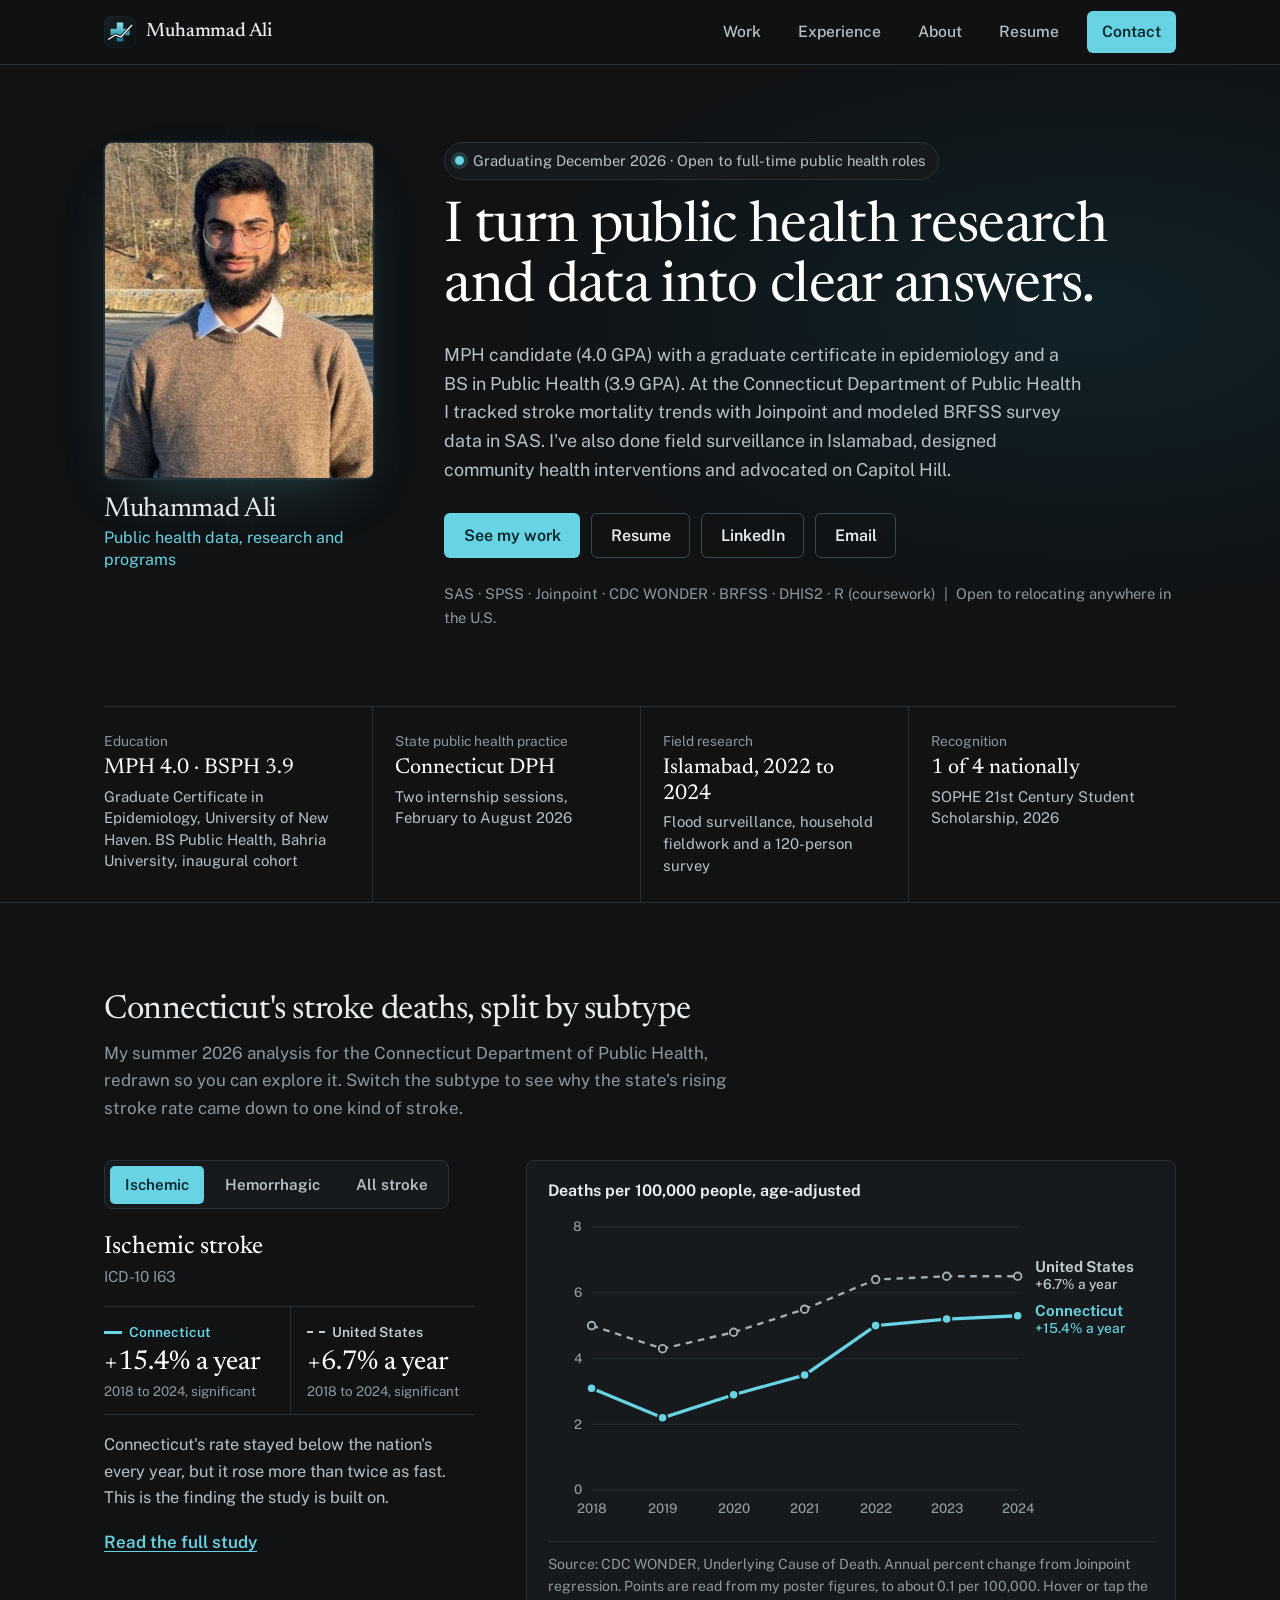
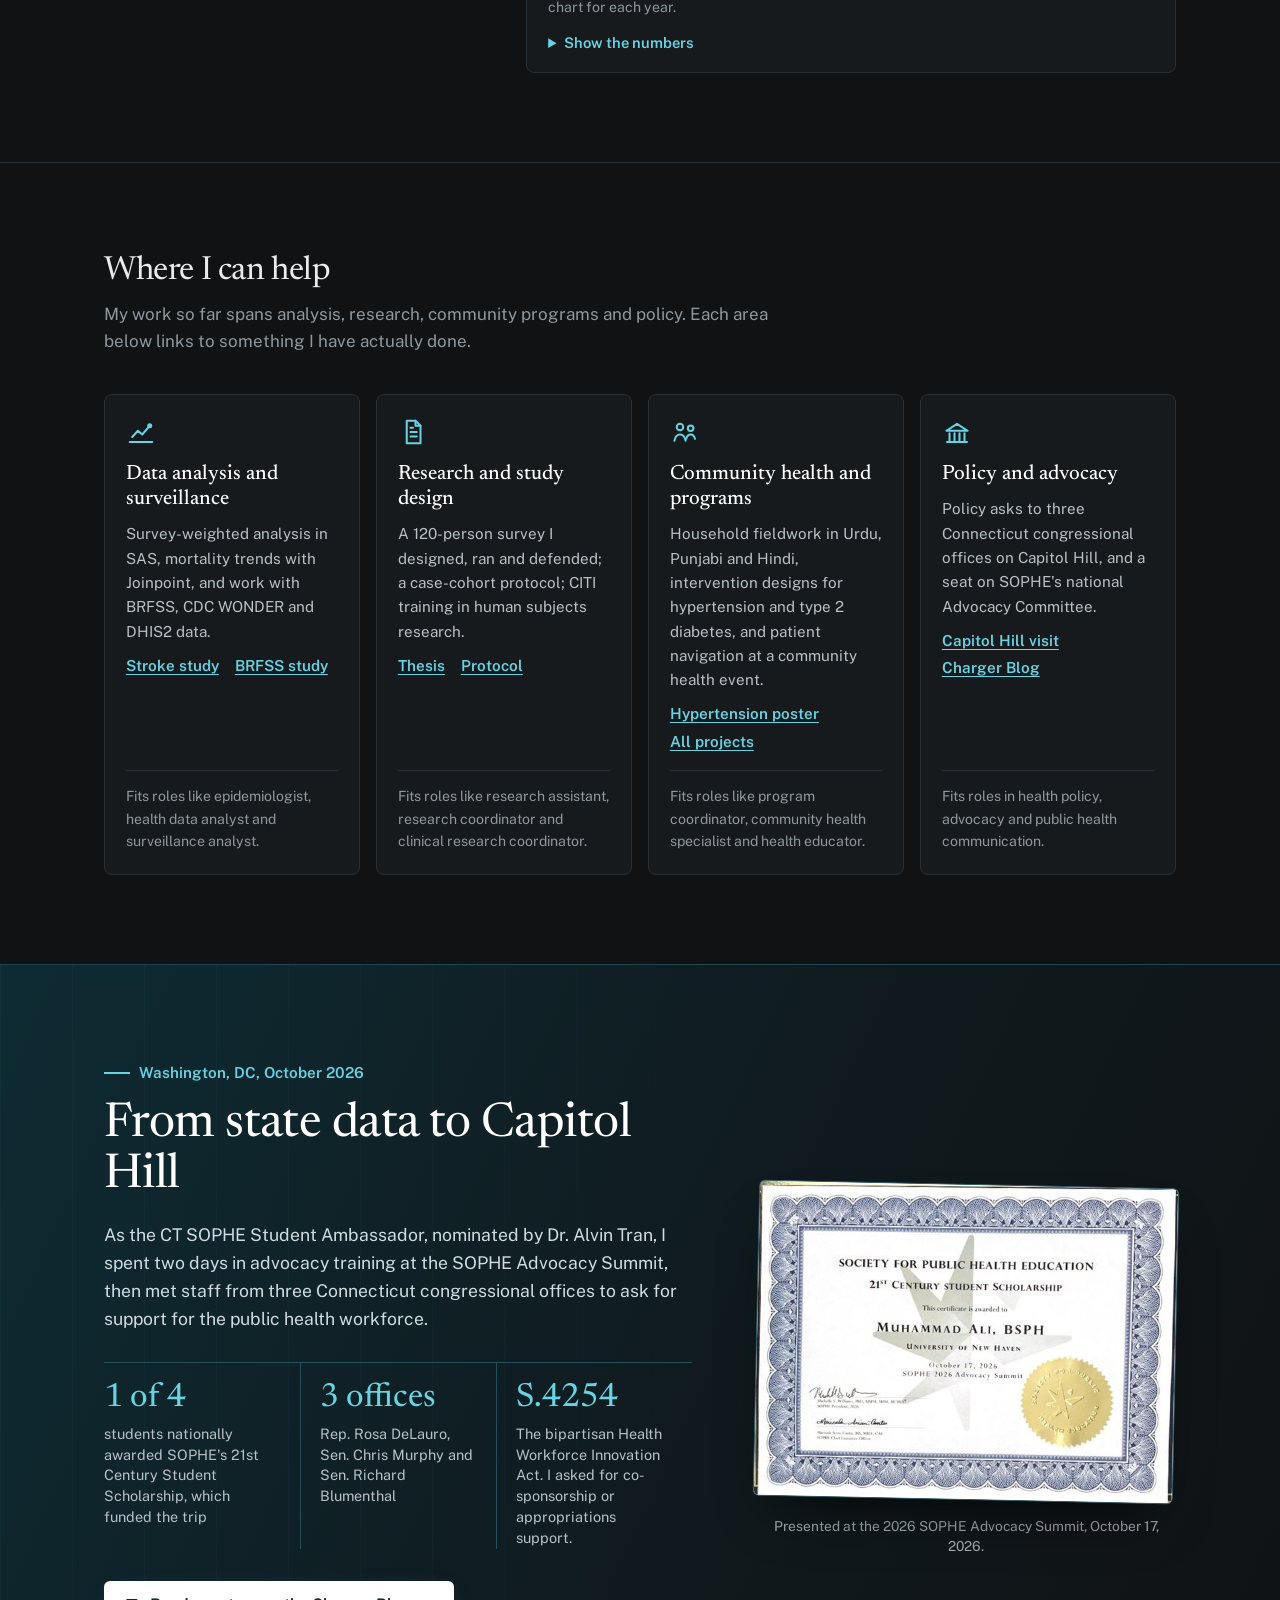
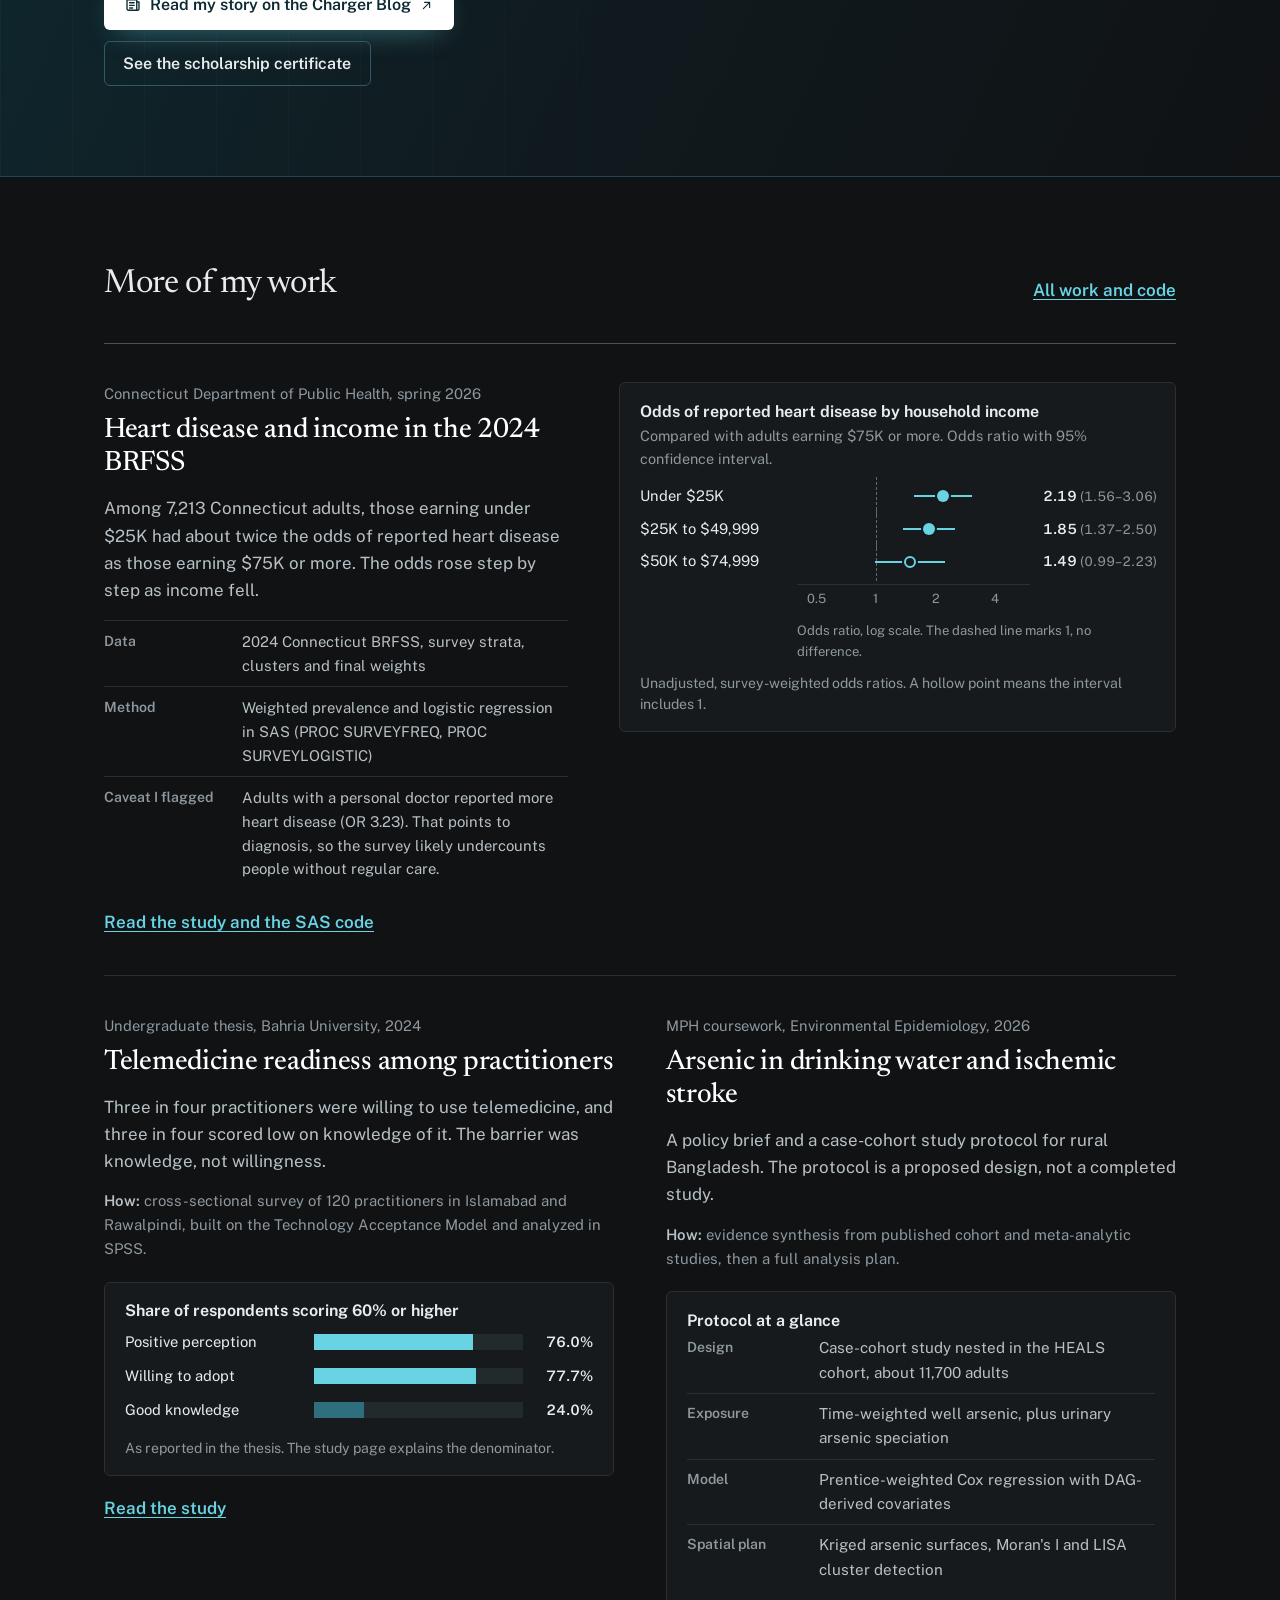
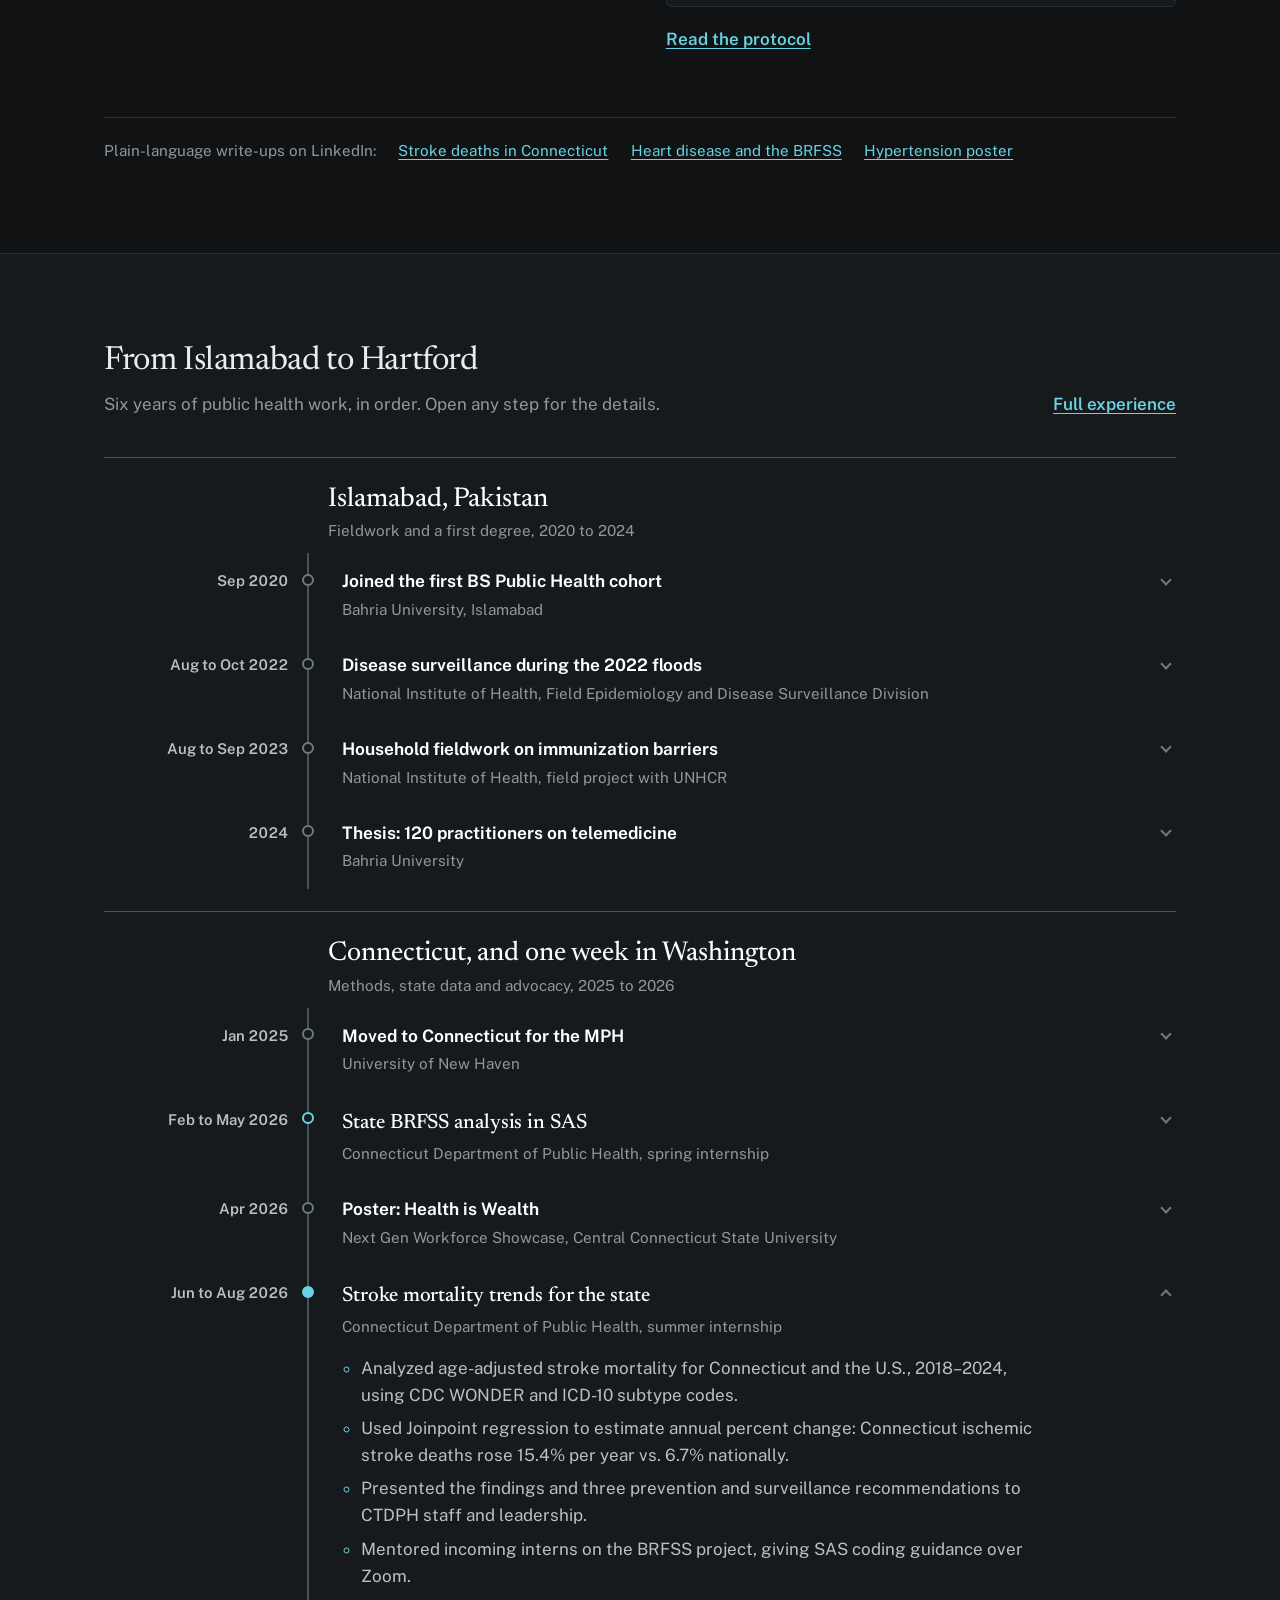
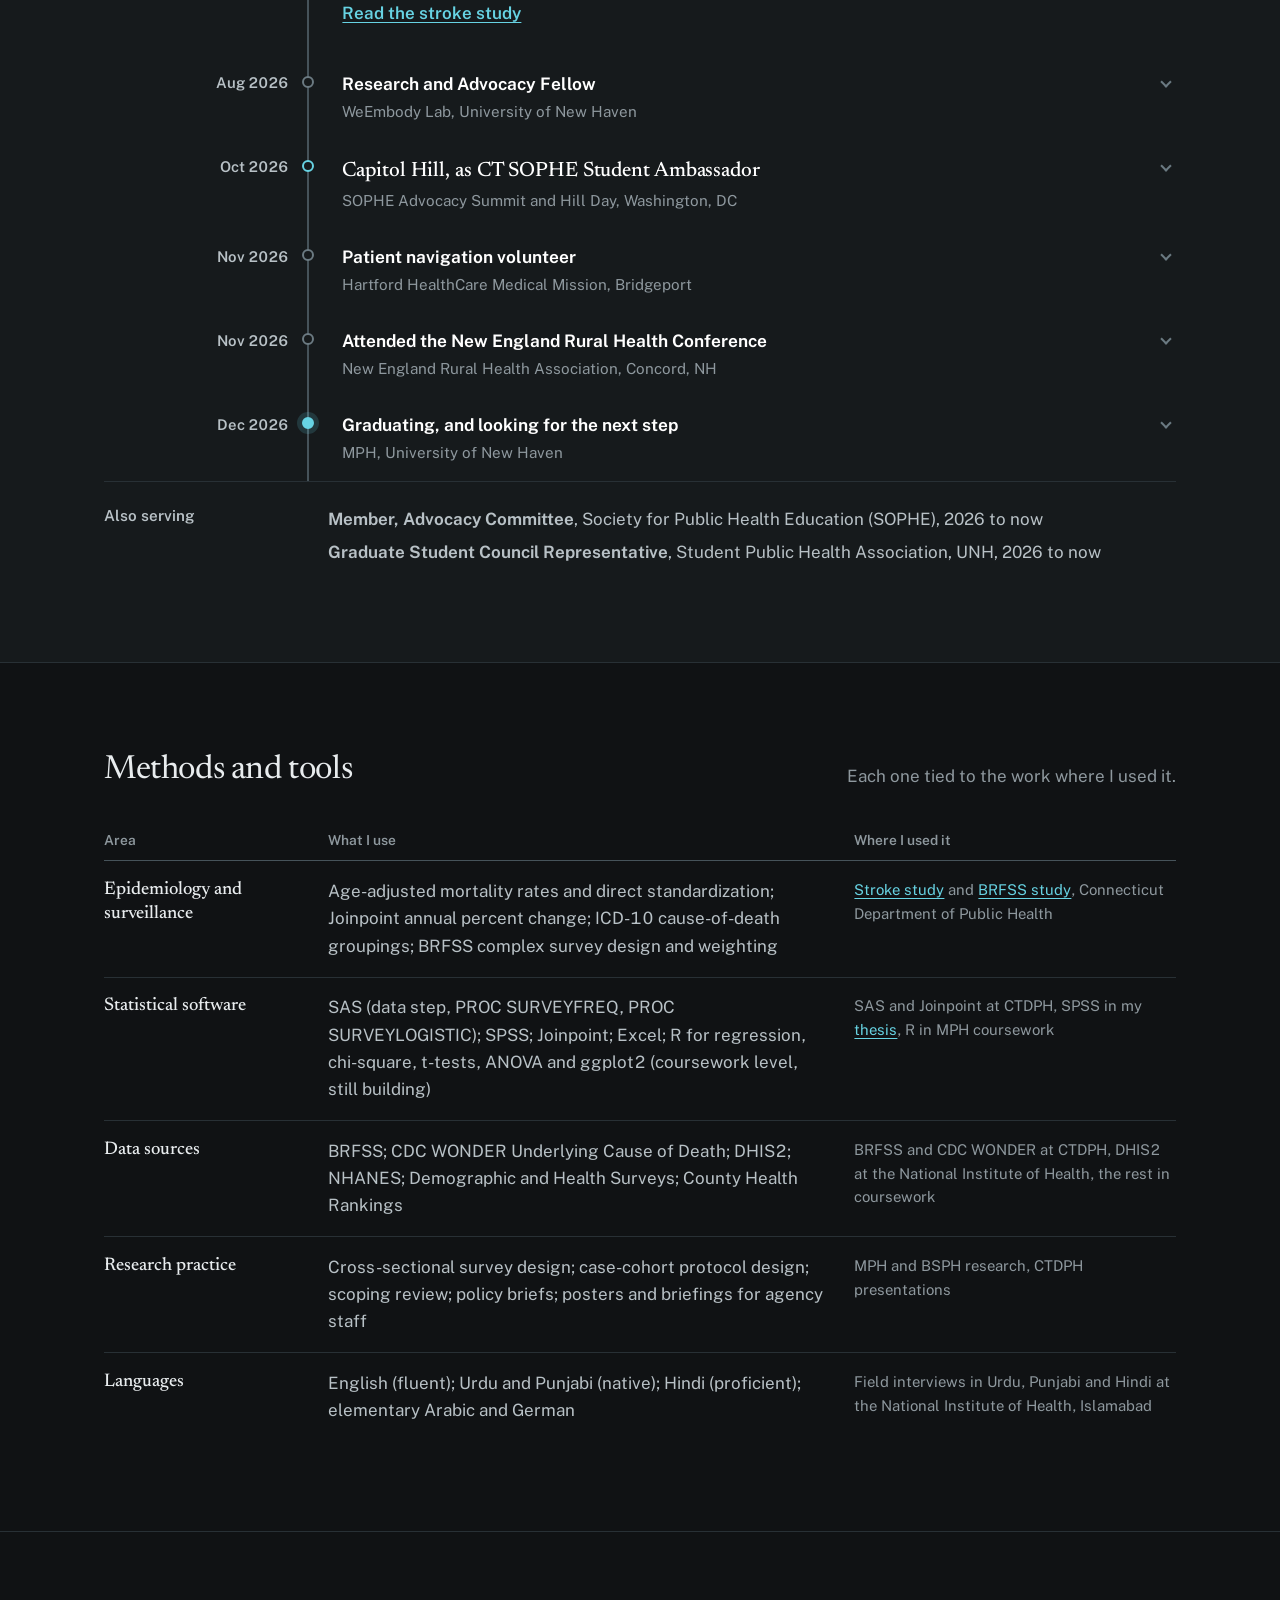
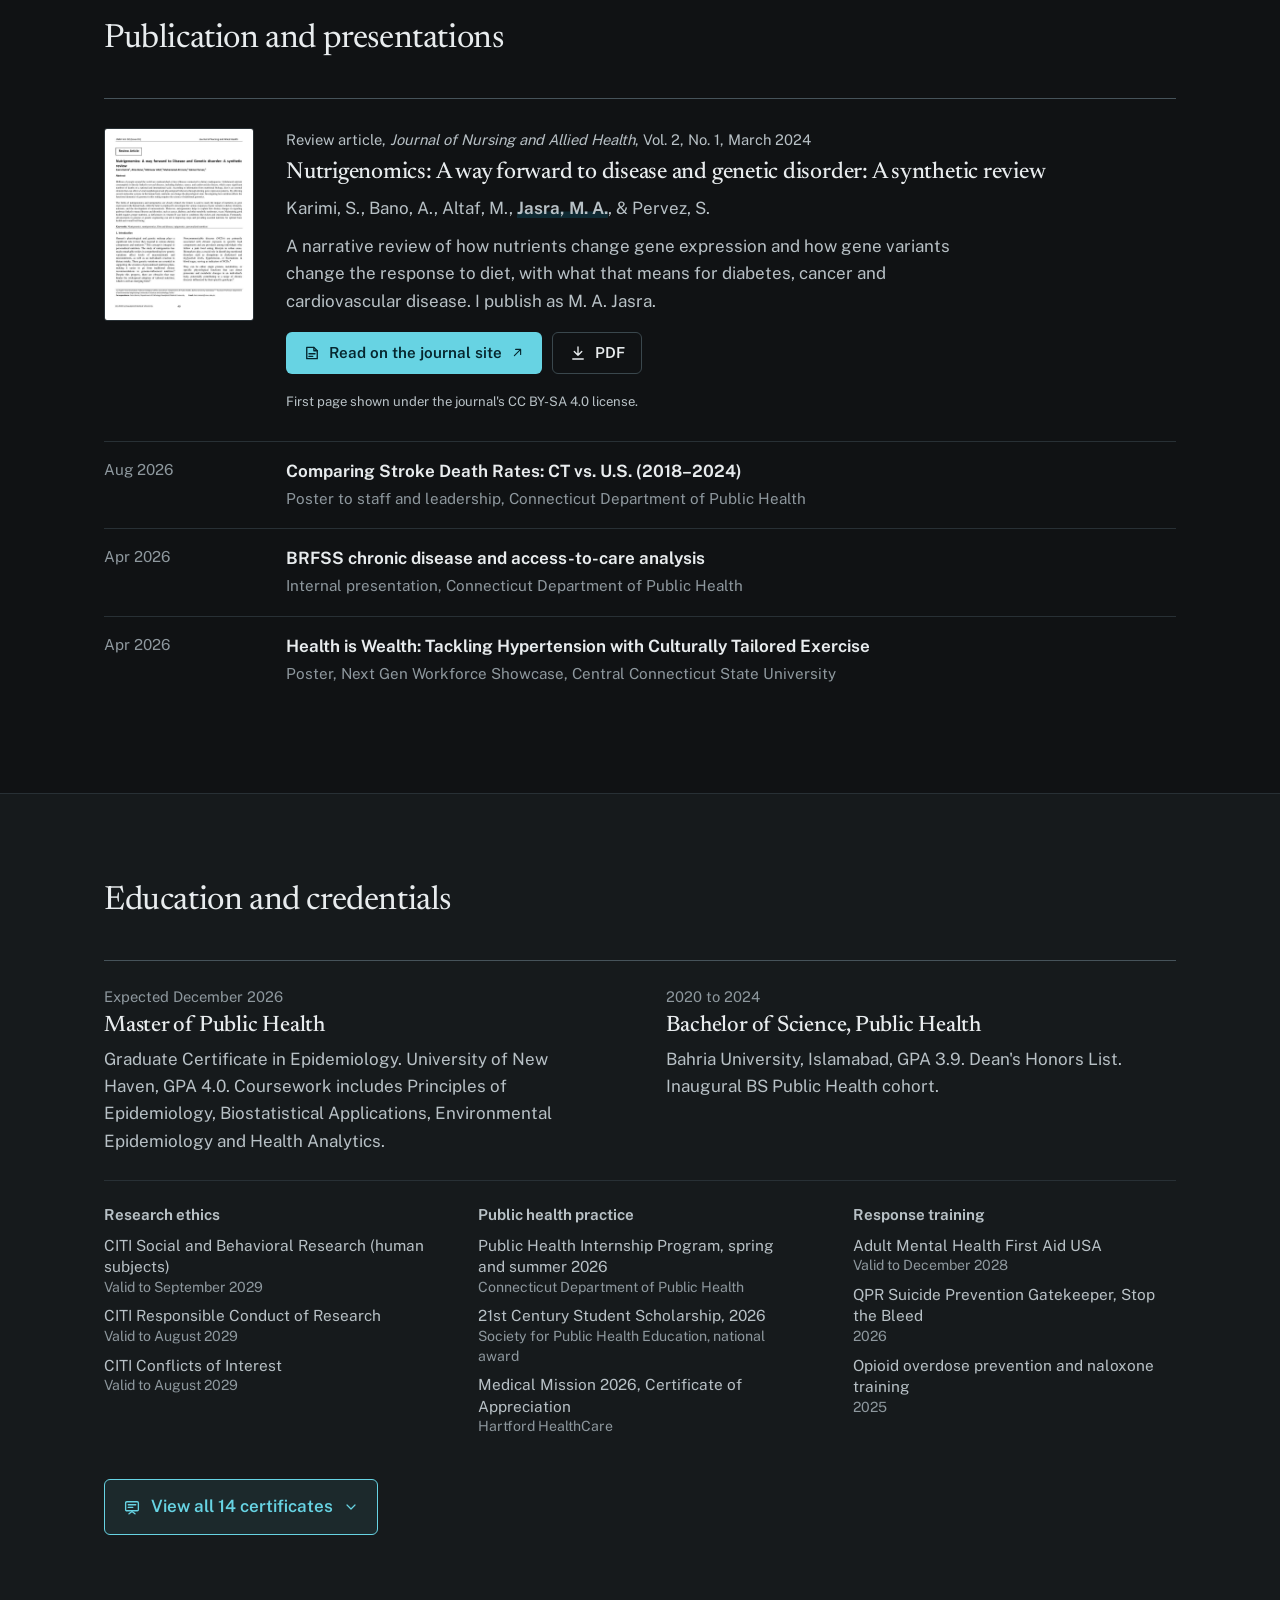
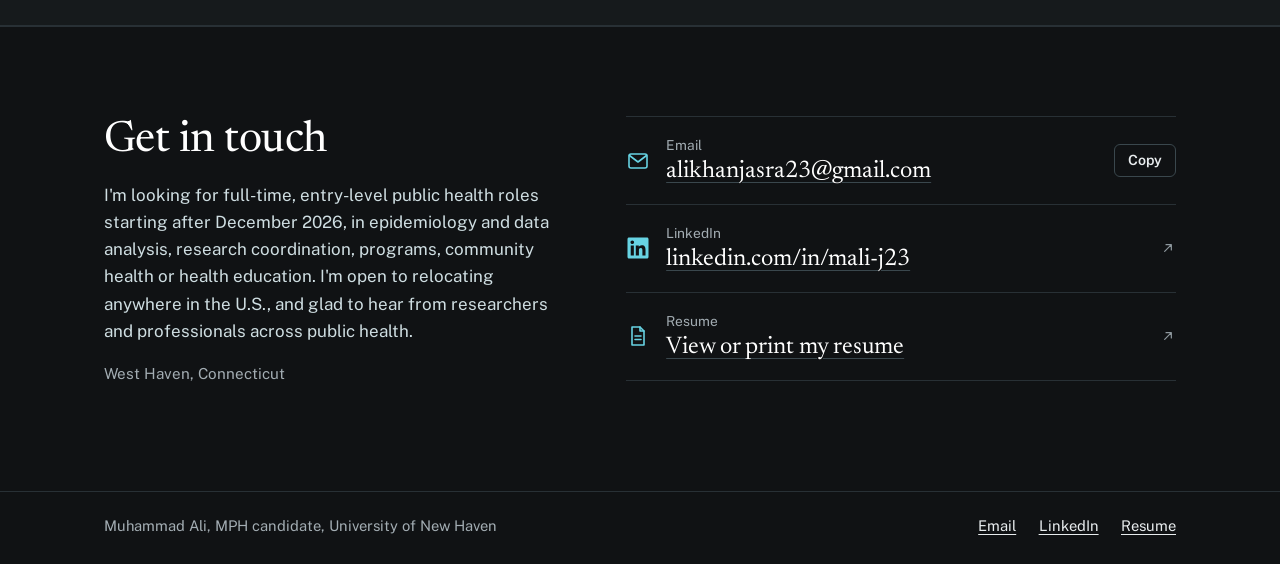
==== commit 8b15156c: "Preview: add the New England Rural Health Conference to the timeline (attended) Co-Authored-By: Clau" ====
--- a/index.html
+++ b/index.html
@@ -245,7 +245,7 @@
       <div class="chapter"><h3>Islamabad, Pakistan</h3><p>Fieldwork and a first degree, 2020 to 2024</p></div>
       <ol class="steps"><li class="step "><details><summary><span class="step-when">Sep 2020</span><span class="step-what"><b>Joined the first BS Public Health cohort</b><span>Bahria University, Islamabad</span></span></summary><div class="step-body"><p>Part of the university's inaugural public health class. Graduated in July 2024 with a 3.9 GPA and a place on the Dean's Honors List.</p></div></details></li><li class="step "><details><summary><span class="step-when">Aug to Oct 2022</span><span class="step-what"><b>Disease surveillance during the 2022 floods</b><span>National Institute of Health, Field Epidemiology and Disease Surveillance Division</span></span></summary><div class="step-body"><ul><li>Entered flood-related disease data from affected districts into DHIS2 and produced map visualizations for response planning.</li><li>Supported analysis and reporting of surveillance data for flood-affected communities.</li><li>Completed scenario-based infection prevention and control training delivered by a WHO public health professional.</li></ul></div></details></li><li class="step "><details><summary><span class="step-when">Aug to Sep 2023</span><span class="step-what"><b>Household fieldwork on immunization barriers</b><span>National Institute of Health, field project with UNHCR</span></span></summary><div class="step-body"><ul><li>Collected household health data in urban slum communities to assess barriers to immunization.</li><li>Interviewed families in Urdu, Punjabi and Hindi, without an interpreter.</li><li>Built Excel databases joining refugee and district-level data with UNHCR maps for program planning.</li></ul></div></details></li><li class="step "><details><summary><span class="step-when">2024</span><span class="step-what"><b>Thesis: 120 practitioners on telemedicine</b><span>Bahria University</span></span></summary><div class="step-body"><p>Designed the questionnaire, surveyed 120 practitioners in Islamabad and Rawalpindi, analyzed it in SPSS, and defended it before a faculty committee with external examiners. Three in four were willing to use telemedicine; three in four scored low on knowledge of it.</p><p><a href="work/telemedicine-thesis.html">Read the thesis study</a></p></div></details></li></ol>
       <div class="chapter"><h3>Connecticut, and one week in Washington</h3><p>Methods, state data and advocacy, 2025 to 2026</p></div>
-      <ol class="steps"><li class="step "><details><summary><span class="step-when">Jan 2025</span><span class="step-what"><b>Moved to Connecticut for the MPH</b><span>University of New Haven</span></span></summary><div class="step-body"><p>Master of Public Health with a Graduate Certificate in Epidemiology. GPA 4.0, finishing December 2026.</p></div></details></li><li class="step key"><details><summary><span class="step-when">Feb to May 2026</span><span class="step-what"><b>State BRFSS analysis in SAS</b><span>Connecticut Department of Public Health, spring internship</span></span></summary><div class="step-body"><ul><li>Wrote SAS code to clean and analyze 2024 Connecticut BRFSS data, using PROC SURVEYFREQ and PROC SURVEYLOGISTIC to account for the survey design.</li><li>Found a clear income gradient in heart disease (OR 2.19 for adults under $25K vs. $75K+), with higher odds for smokers (1.50) and adults with obesity (1.38).</li><li>Presented the analysis internally to CTDPH staff in April 2026.</li></ul><p><a href="work/brfss-heart-disease.html">Read the BRFSS study</a></p></div></details></li><li class="step "><details><summary><span class="step-when">Apr 2026</span><span class="step-what"><b>Poster: Health is Wealth</b><span>Next Gen Workforce Showcase, Central Connecticut State University</span></span></summary><div class="step-body"><p>A solo intervention design for hypertensive men in Islamabad, built on the Theory of Planned Behavior: low-cost pedometers, community walking groups, and Friday sermons framing activity as caring for the body. <a href="https://www.linkedin.com/posts/mali-j23_publichealth-mph-networking-ugcPost-7506755749532942337-hAEg/">LinkedIn post</a></p></div></details></li><li class="step key"><details open><summary><span class="step-when">Jun to Aug 2026</span><span class="step-what"><b>Stroke mortality trends for the state</b><span>Connecticut Department of Public Health, summer internship</span></span></summary><div class="step-body"><ul><li>Analyzed age-adjusted stroke mortality for Connecticut and the U.S., 2018–2024, using CDC WONDER and ICD-10 subtype codes.</li><li>Used Joinpoint regression to estimate annual percent change: Connecticut ischemic stroke deaths rose 15.4% per year vs. 6.7% nationally.</li><li>Presented the findings and three prevention and surveillance recommendations to CTDPH staff and leadership.</li><li>Mentored incoming interns on the BRFSS project, giving SAS coding guidance over Zoom.</li></ul><p><a href="work/ct-stroke-mortality.html">Read the stroke study</a></p></div></details></li><li class="step "><details><summary><span class="step-when">Aug 2026</span><span class="step-what"><b>Research and Advocacy Fellow</b><span>WeEmbody Lab, University of New Haven</span></span></summary><div class="step-body"><p>Selected for a university working group that trains students, staff and faculty as health equity leaders and advocates. Completed CITI human subjects and research ethics training to access a lab health dataset.</p></div></details></li><li class="step key"><details><summary><span class="step-when">Oct 2026</span><span class="step-what"><b>Capitol Hill, as CT SOPHE Student Ambassador</b><span>SOPHE Advocacy Summit and Hill Day, Washington, DC</span></span></summary><div class="step-body"><ul><li>One of four students awarded SOPHE's national 21st Century Student Scholarship, which funded travel and lodging.</li><li>Nominated by Dr. Alvin Tran to represent CT SOPHE and UNH's WeEmbody Lab.</li><li>Met staff from the offices of Rep. DeLauro, Sen. Murphy and Sen. Blumenthal to ask for co-sponsorship of S.4254, the bipartisan Health Workforce Innovation Act, or appropriations support for the public health workforce.</li></ul><p><a href="https://www.newhaven.edu/news/blog/2026/muhammad-ali-attends-public-health-summit.php">Read my Charger Blog post</a></p></div></details></li><li class="step "><details><summary><span class="step-when">Nov 2026</span><span class="step-what"><b>Patient navigation volunteer</b><span>Hartford HealthCare Medical Mission, Bridgeport</span></span></summary><div class="step-body"><p>Guided patients one-on-one through a free, one-day community health event, from registration through screenings, lab tests, behavioral health checks and nutrition counseling to checkout. Received a Certificate of Appreciation.</p></div></details></li><li class="step now"><details><summary><span class="step-when">Dec 2026</span><span class="step-what"><b>Graduating, and looking for the next step</b><span>MPH, University of New Haven</span></span></summary><div class="step-body"><p>Looking for full-time, entry-level public health roles across analysis, research, programs and community health. Open to relocating anywhere in the U.S.</p><p><a href="#contact">Get in touch</a></p></div></details></li></ol>
+      <ol class="steps"><li class="step "><details><summary><span class="step-when">Jan 2025</span><span class="step-what"><b>Moved to Connecticut for the MPH</b><span>University of New Haven</span></span></summary><div class="step-body"><p>Master of Public Health with a Graduate Certificate in Epidemiology. GPA 4.0, finishing December 2026.</p></div></details></li><li class="step key"><details><summary><span class="step-when">Feb to May 2026</span><span class="step-what"><b>State BRFSS analysis in SAS</b><span>Connecticut Department of Public Health, spring internship</span></span></summary><div class="step-body"><ul><li>Wrote SAS code to clean and analyze 2024 Connecticut BRFSS data, using PROC SURVEYFREQ and PROC SURVEYLOGISTIC to account for the survey design.</li><li>Found a clear income gradient in heart disease (OR 2.19 for adults under $25K vs. $75K+), with higher odds for smokers (1.50) and adults with obesity (1.38).</li><li>Presented the analysis internally to CTDPH staff in April 2026.</li></ul><p><a href="work/brfss-heart-disease.html">Read the BRFSS study</a></p></div></details></li><li class="step "><details><summary><span class="step-when">Apr 2026</span><span class="step-what"><b>Poster: Health is Wealth</b><span>Next Gen Workforce Showcase, Central Connecticut State University</span></span></summary><div class="step-body"><p>A solo intervention design for hypertensive men in Islamabad, built on the Theory of Planned Behavior: low-cost pedometers, community walking groups, and Friday sermons framing activity as caring for the body. <a href="https://www.linkedin.com/posts/mali-j23_publichealth-mph-networking-ugcPost-7506755749532942337-hAEg/">LinkedIn post</a></p></div></details></li><li class="step key"><details open><summary><span class="step-when">Jun to Aug 2026</span><span class="step-what"><b>Stroke mortality trends for the state</b><span>Connecticut Department of Public Health, summer internship</span></span></summary><div class="step-body"><ul><li>Analyzed age-adjusted stroke mortality for Connecticut and the U.S., 2018–2024, using CDC WONDER and ICD-10 subtype codes.</li><li>Used Joinpoint regression to estimate annual percent change: Connecticut ischemic stroke deaths rose 15.4% per year vs. 6.7% nationally.</li><li>Presented the findings and three prevention and surveillance recommendations to CTDPH staff and leadership.</li><li>Mentored incoming interns on the BRFSS project, giving SAS coding guidance over Zoom.</li></ul><p><a href="work/ct-stroke-mortality.html">Read the stroke study</a></p></div></details></li><li class="step "><details><summary><span class="step-when">Aug 2026</span><span class="step-what"><b>Research and Advocacy Fellow</b><span>WeEmbody Lab, University of New Haven</span></span></summary><div class="step-body"><p>Selected for a university working group that trains students, staff and faculty as health equity leaders and advocates. Completed CITI human subjects and research ethics training to access a lab health dataset.</p></div></details></li><li class="step key"><details><summary><span class="step-when">Oct 2026</span><span class="step-what"><b>Capitol Hill, as CT SOPHE Student Ambassador</b><span>SOPHE Advocacy Summit and Hill Day, Washington, DC</span></span></summary><div class="step-body"><ul><li>One of four students awarded SOPHE's national 21st Century Student Scholarship, which funded travel and lodging.</li><li>Nominated by Dr. Alvin Tran to represent CT SOPHE and UNH's WeEmbody Lab.</li><li>Met staff from the offices of Rep. DeLauro, Sen. Murphy and Sen. Blumenthal to ask for co-sponsorship of S.4254, the bipartisan Health Workforce Innovation Act, or appropriations support for the public health workforce.</li></ul><p><a href="https://www.newhaven.edu/news/blog/2026/muhammad-ali-attends-public-health-summit.php">Read my Charger Blog post</a></p></div></details></li><li class="step "><details><summary><span class="step-when">Nov 2026</span><span class="step-what"><b>Patient navigation volunteer</b><span>Hartford HealthCare Medical Mission, Bridgeport</span></span></summary><div class="step-body"><p>Guided patients one-on-one through a free, one-day community health event, from registration through screenings, lab tests, behavioral health checks and nutrition counseling to checkout. Received a Certificate of Appreciation.</p></div></details></li><li class="step "><details><summary><span class="step-when">Nov 2026</span><span class="step-what"><b>Attended the New England Rural Health Conference</b><span>New England Rural Health Association, Concord, NH</span></span></summary><div class="step-body"><p>Attended as a student, with registration covered by the Connecticut State Office of Rural Health. Sessions covered the rural health workforce pipeline, misinformation response, preparedness, environmental health from brownfields to alpha-gal syndrome, and a Rural Health Transformation Program panel with state program leaders from five New England states. Met about 30 rural health leaders from across the region.</p></div></details></li><li class="step now"><details><summary><span class="step-when">Dec 2026</span><span class="step-what"><b>Graduating, and looking for the next step</b><span>MPH, University of New Haven</span></span></summary><div class="step-body"><p>Looking for full-time, entry-level public health roles across analysis, research, programs and community health. Open to relocating anywhere in the U.S.</p><p><a href="#contact">Get in touch</a></p></div></details></li></ol>
     </div>
     <div class="service">
       <h3>Also serving</h3>
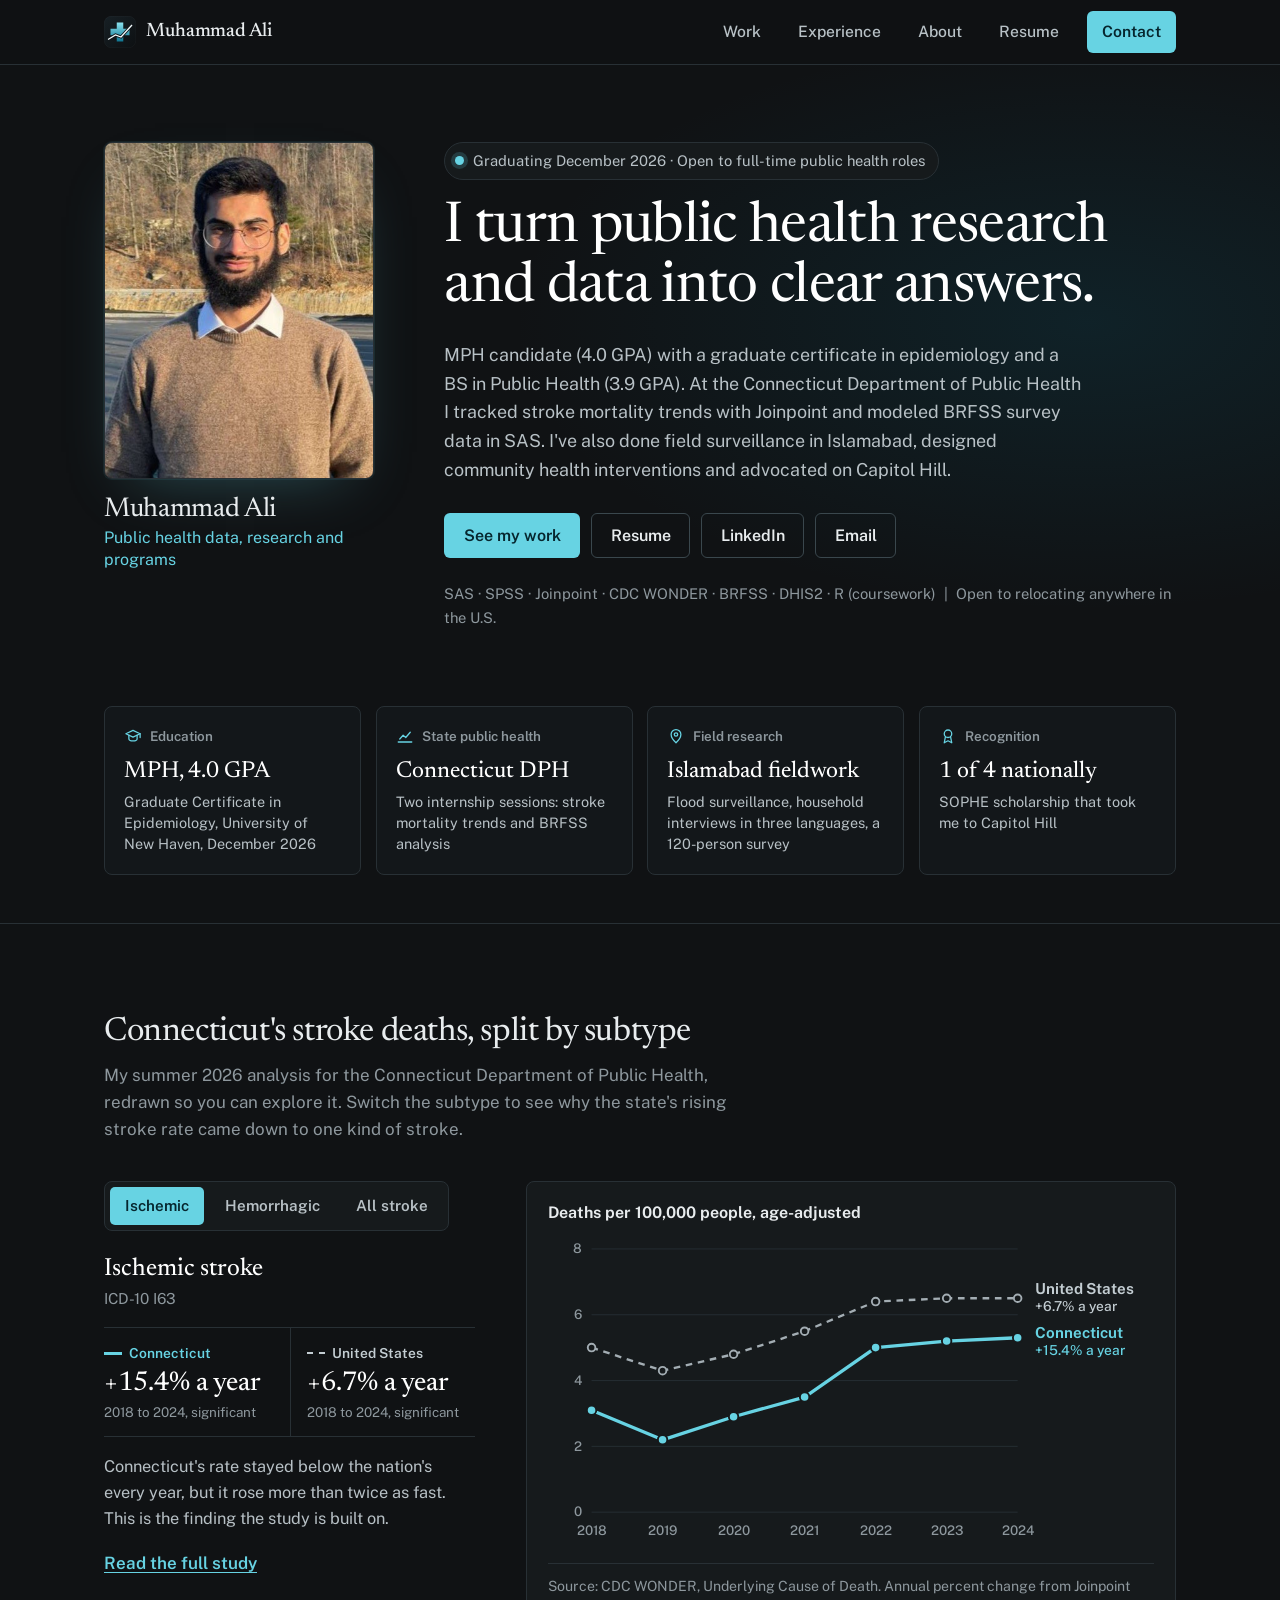
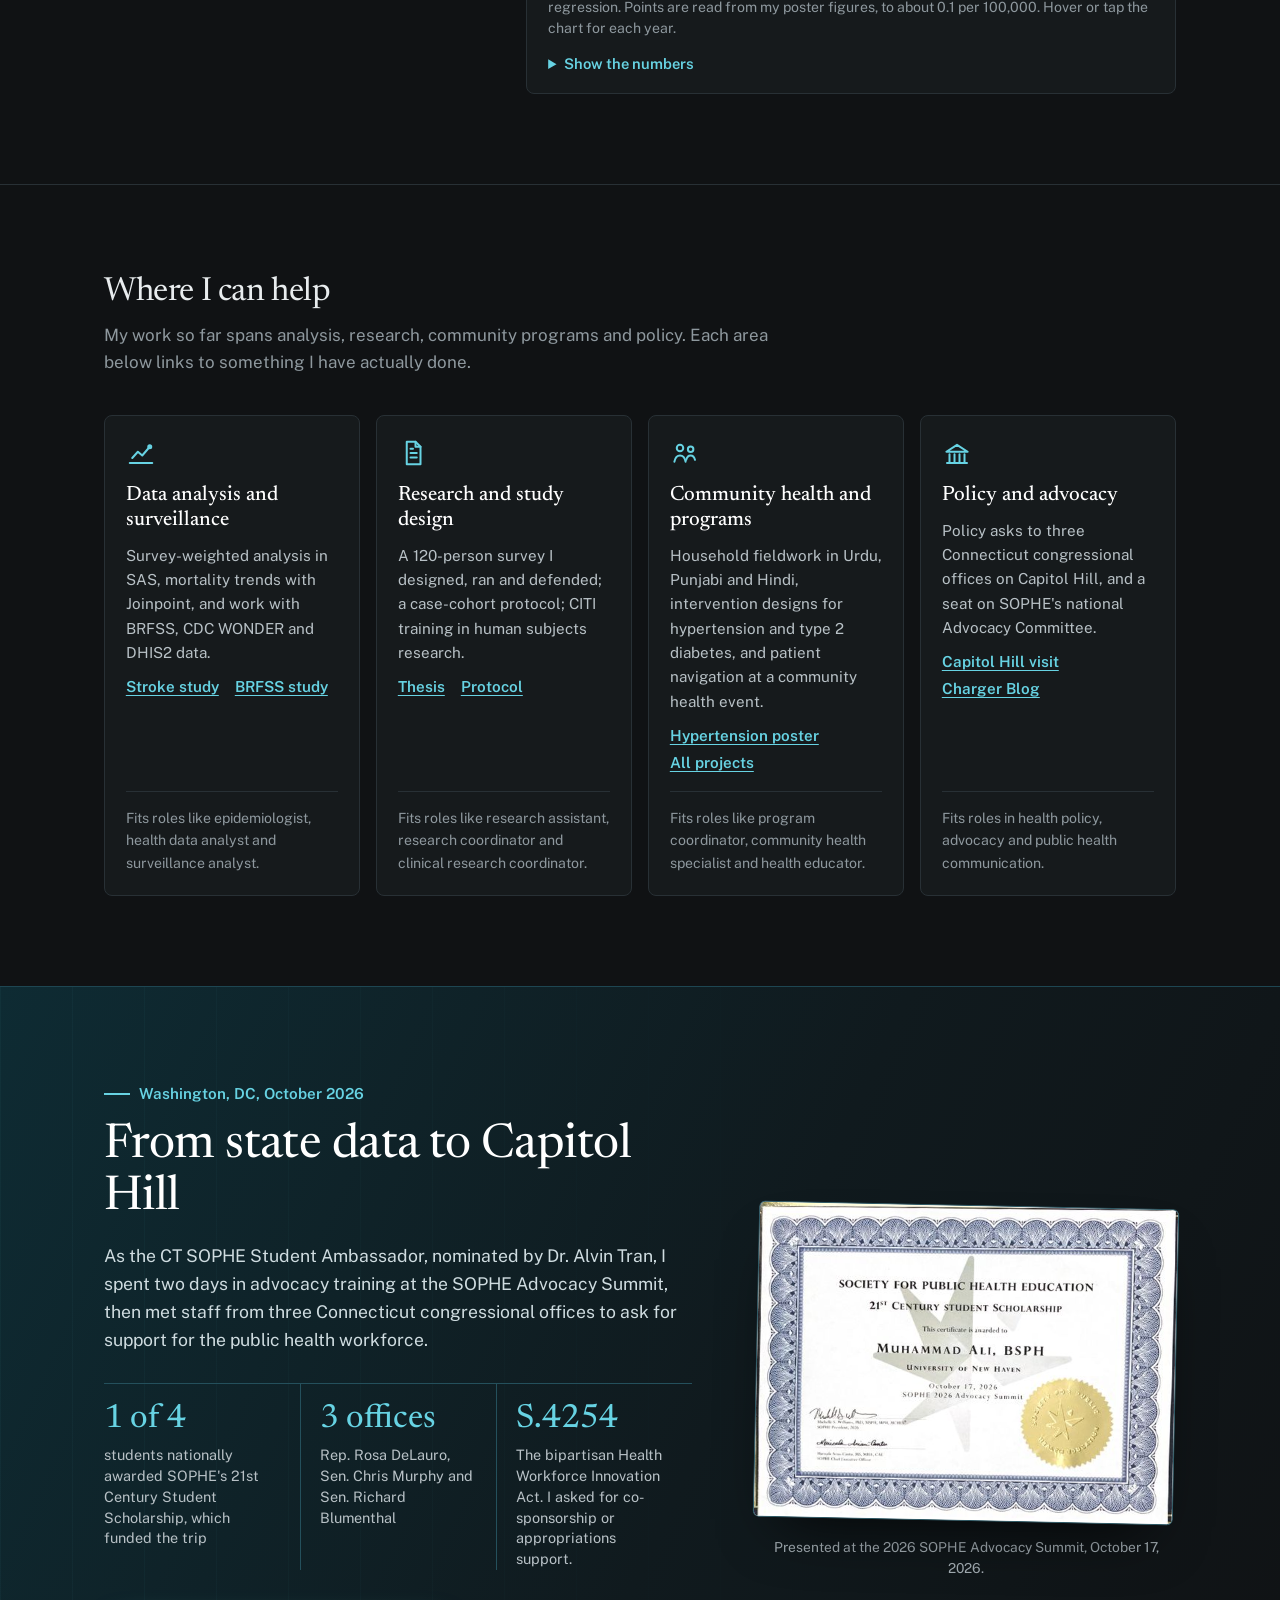
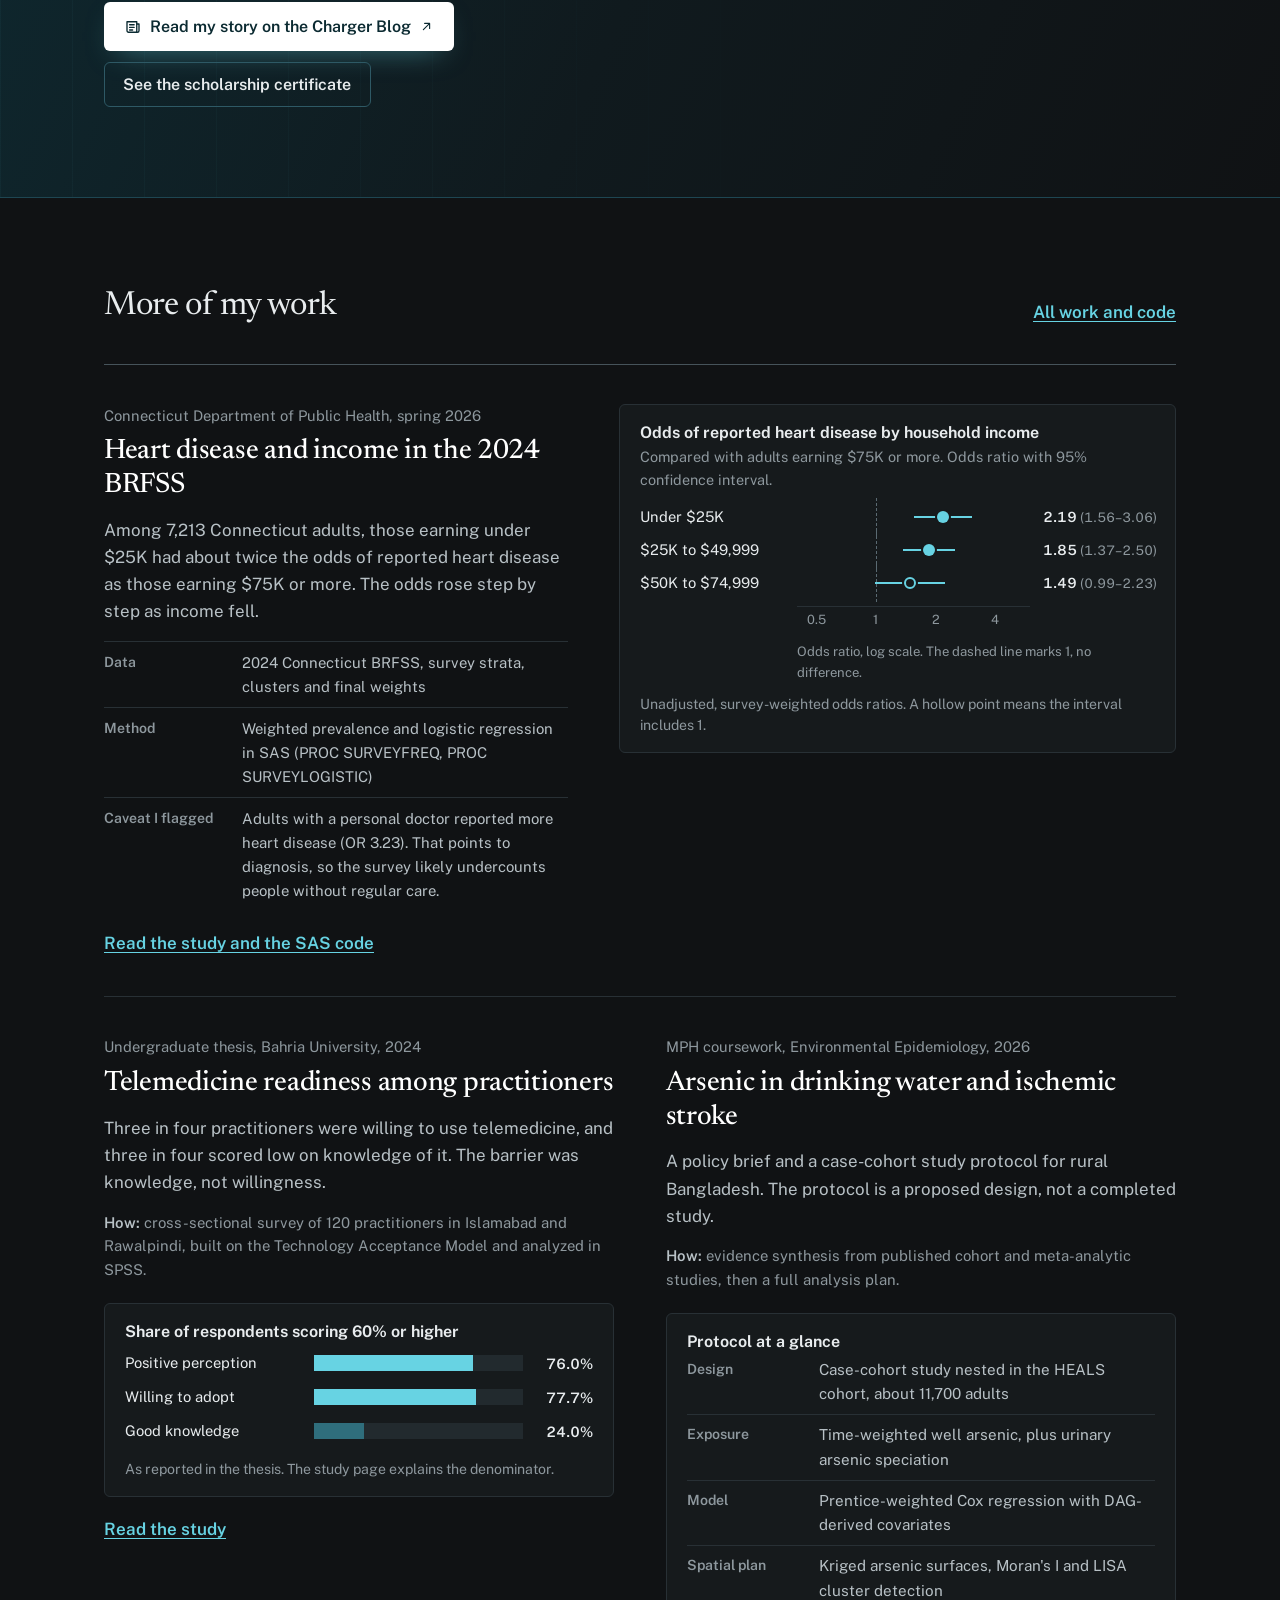
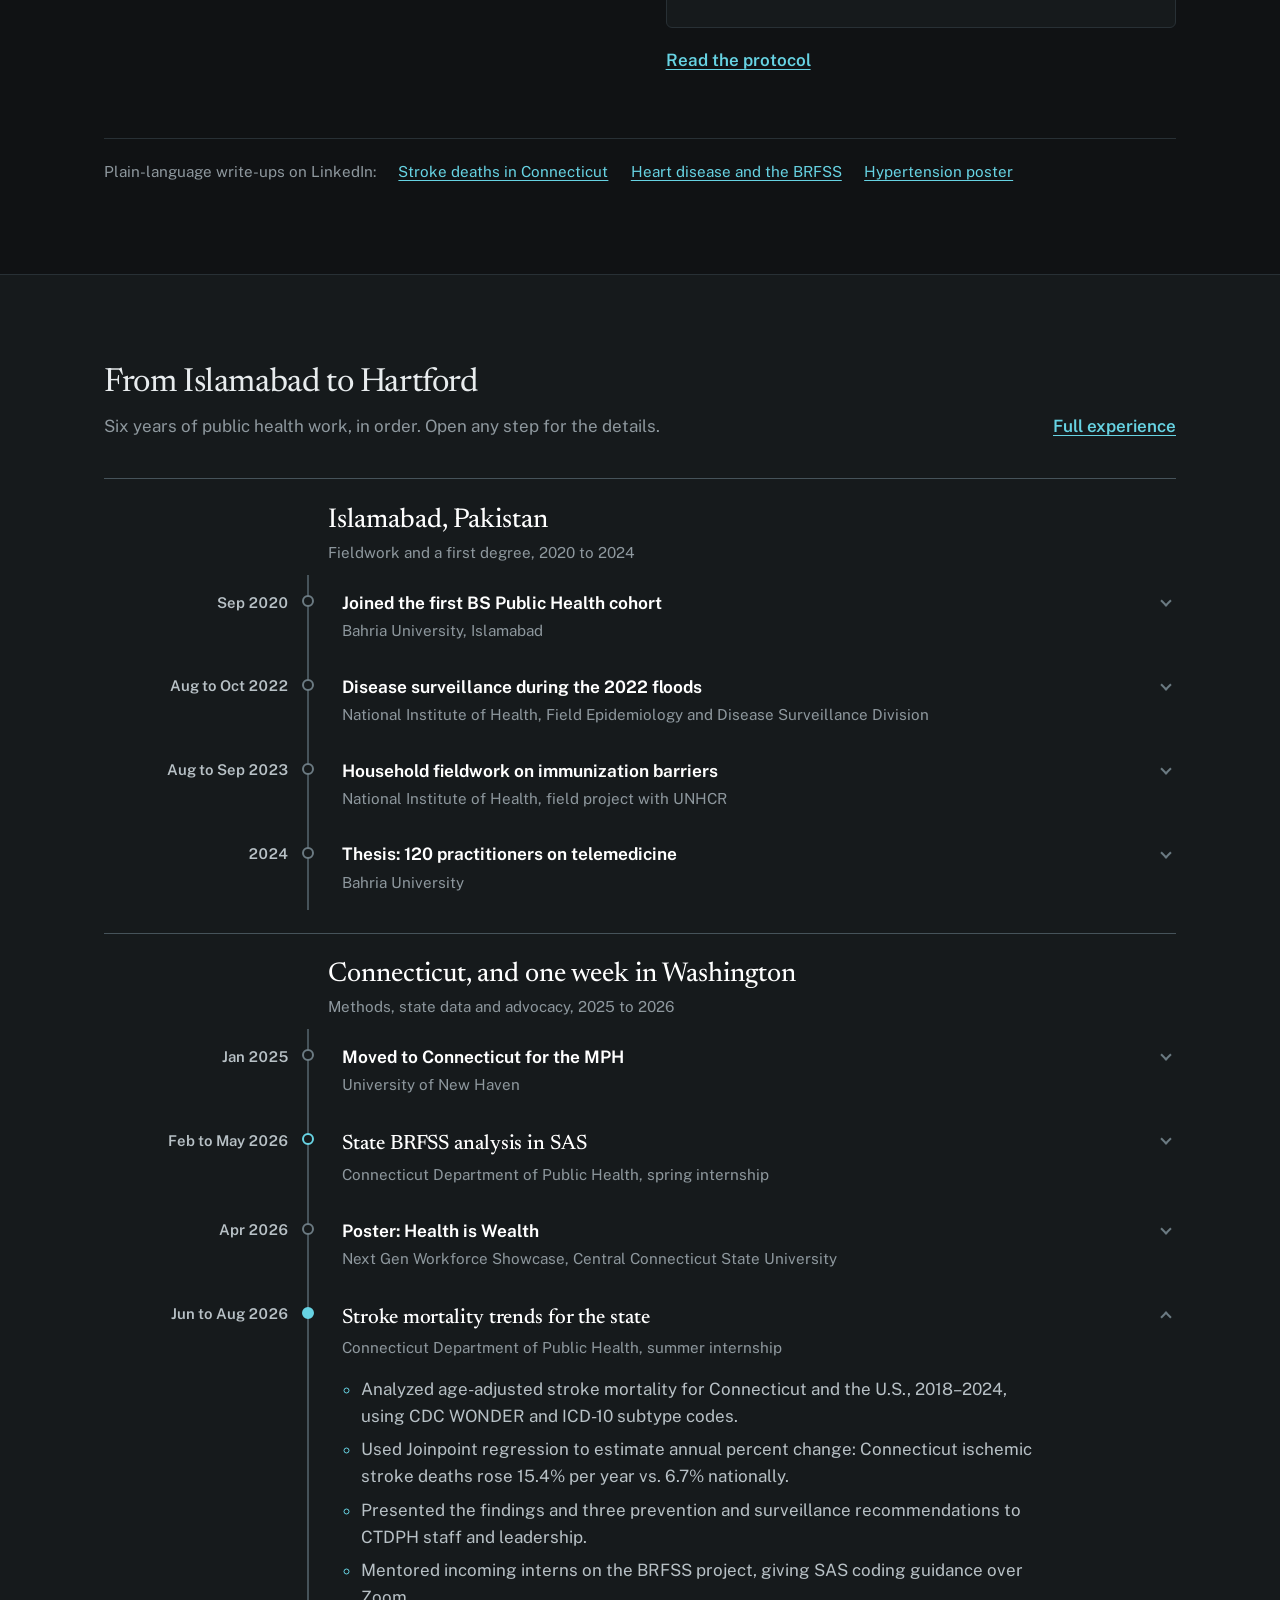
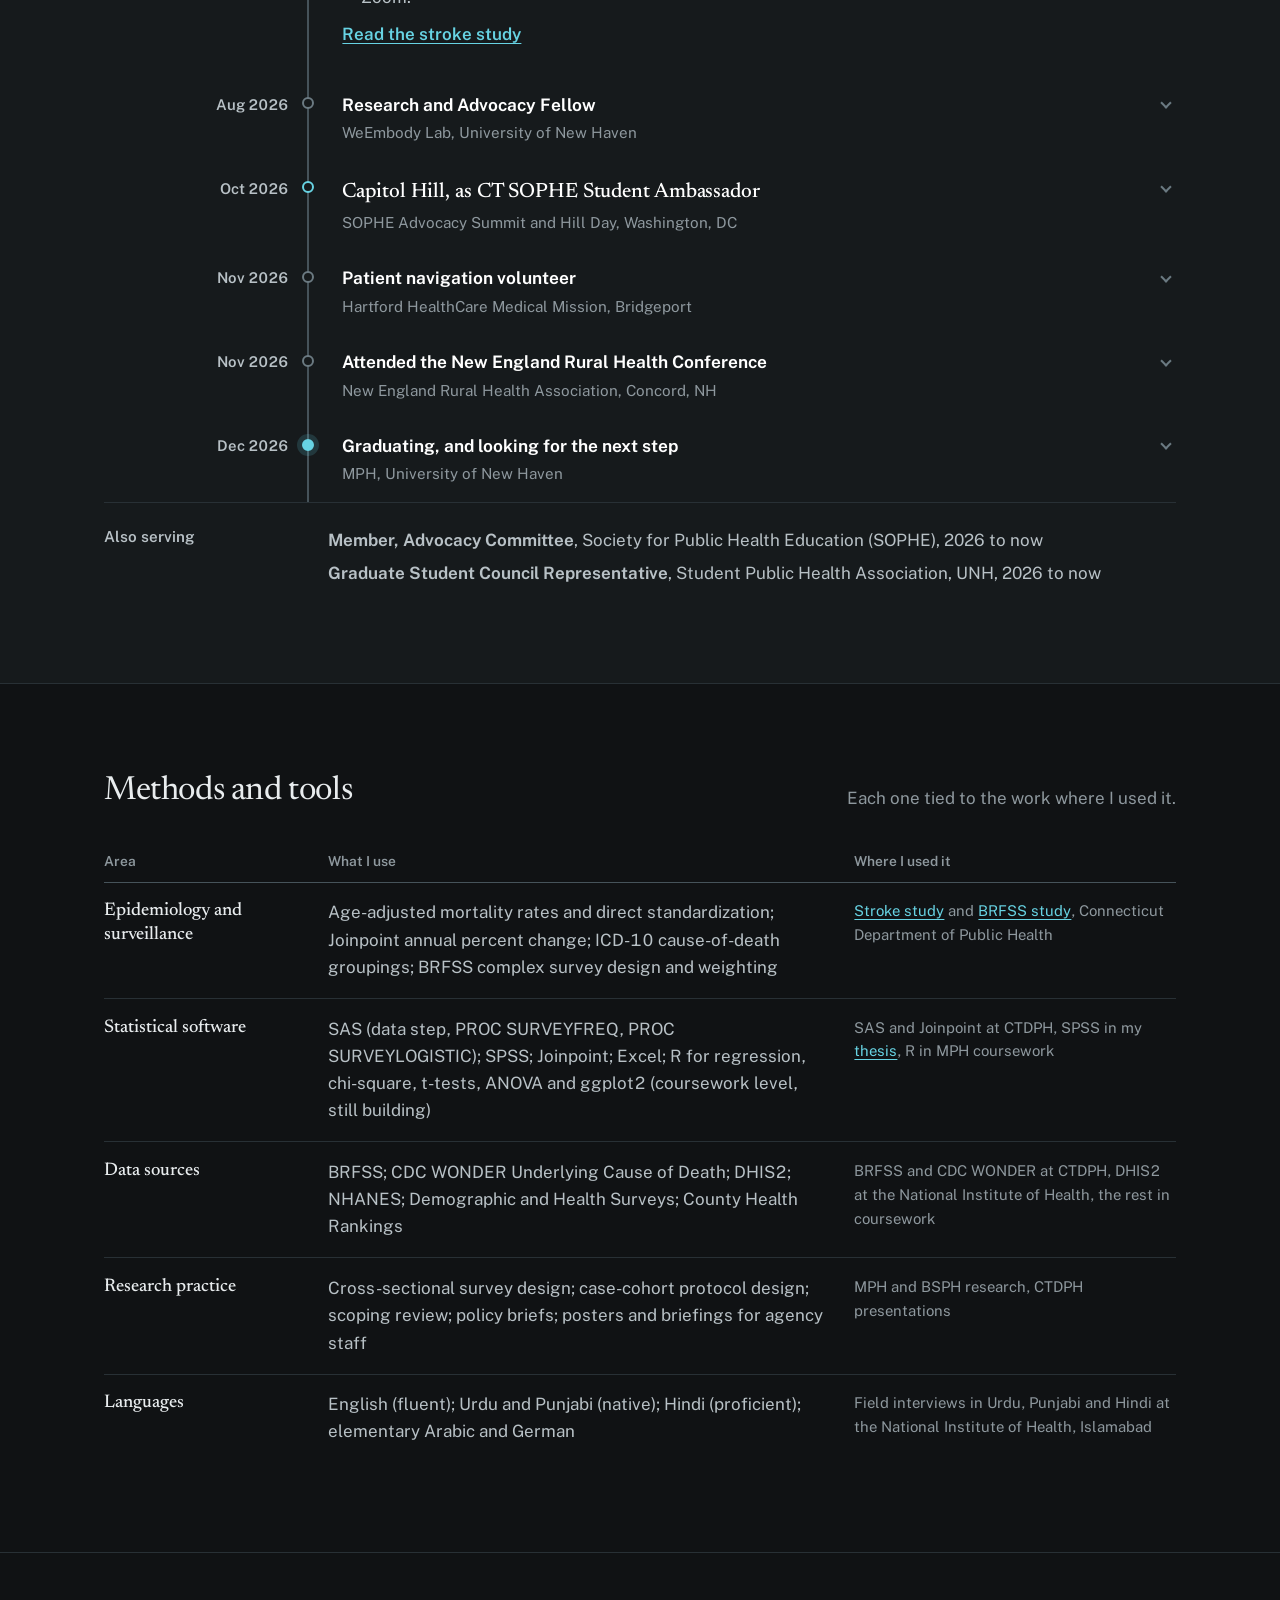
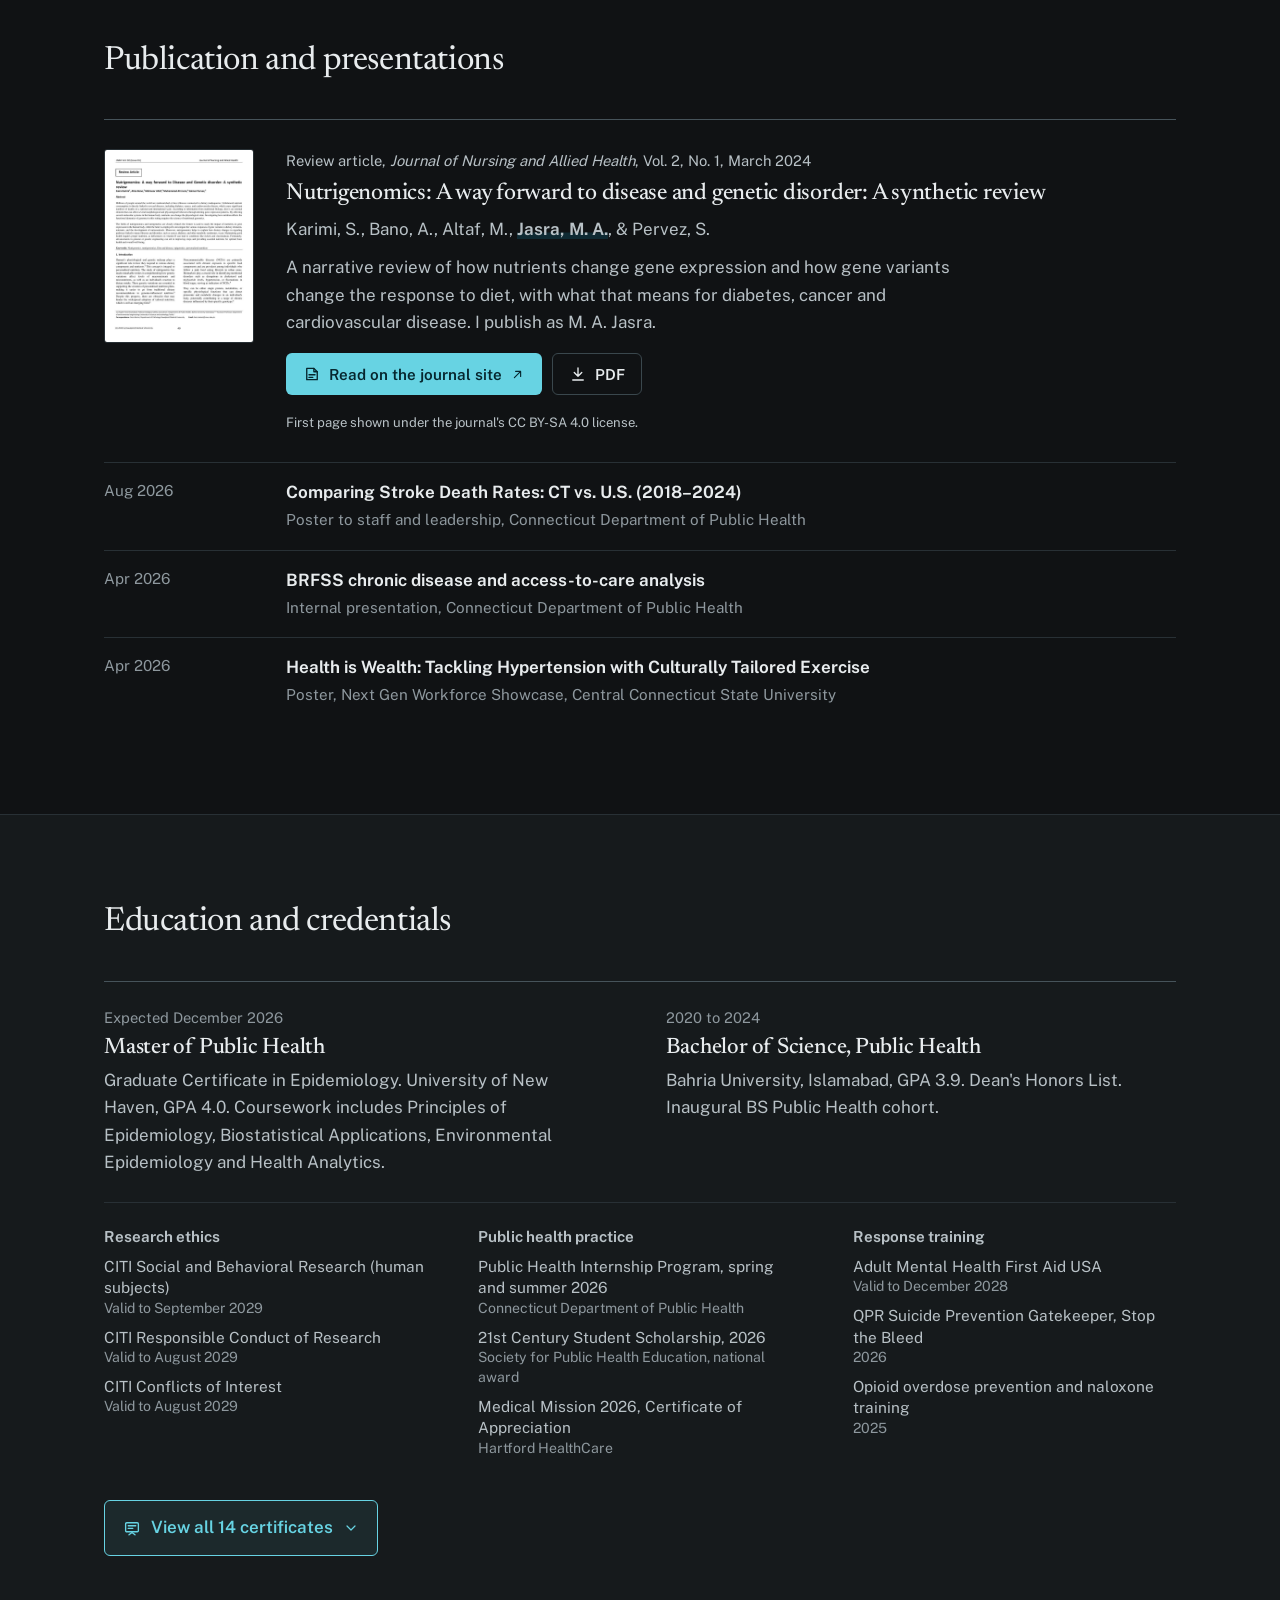
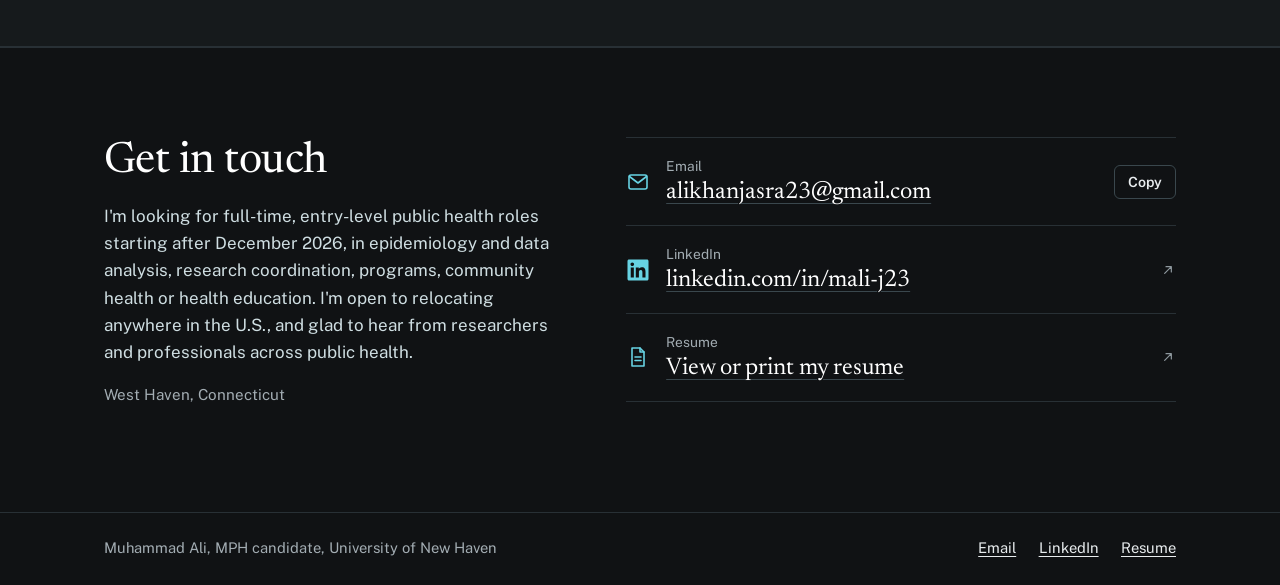
==== commit 4090d9f2: "Preview: four linked highlight cards under the hero; drop BSPH GPA from the Education card Co-Author" ====
--- a/index.html
+++ b/index.html
@@ -54,12 +54,12 @@
     </div>
   </div>
   <div class="wrap">
-    <dl class="proof">
-      <div><dt>Education</dt><dd><b>MPH 4.0 · BSPH 3.9</b>Graduate Certificate in Epidemiology, University of New Haven. BS Public Health, Bahria University, inaugural cohort</dd></div>
-      <div><dt>State public health practice</dt><dd><b>Connecticut DPH</b>Two internship sessions, February to August 2026</dd></div>
-      <div><dt>Field research</dt><dd><b>Islamabad, 2022 to 2024</b>Flood surveillance, household fieldwork and a 120-person survey</dd></div>
-      <div><dt>Recognition</dt><dd><b>1 of 4 nationally</b>SOPHE 21st Century Student Scholarship, 2026</dd></div>
-    </dl>
+    <ul class="proof">
+      <li><a href="#credentials"><span class="proof-lab"><svg viewBox="0 0 24 24" aria-hidden="true"><path d="M2.5 9 12 4.5 21.5 9 12 13.5Z"/><path d="M6.5 11v4.6c0 1.5 2.5 2.9 5.5 2.9s5.5-1.4 5.5-2.9V11"/><path d="M21.5 9v5"/></svg>Education</span><b>MPH, 4.0 GPA</b><span class="proof-d">Graduate Certificate in Epidemiology, University of New Haven, December 2026</span></a></li>
+      <li><a href="#findings"><span class="proof-lab"><svg viewBox="0 0 24 24" aria-hidden="true"><path d="M3 20h18"/><path d="M5 16l4.5-5 3.5 3 6-7"/></svg>State public health</span><b>Connecticut DPH</b><span class="proof-d">Two internship sessions: stroke mortality trends and BRFSS analysis</span></a></li>
+      <li><a href="#experience"><span class="proof-lab"><svg viewBox="0 0 24 24" aria-hidden="true"><path d="M12 21s-6.5-6.1-6.5-11a6.5 6.5 0 0 1 13 0c0 4.9-6.5 11-6.5 11z"/><circle cx="12" cy="10" r="2.3"/></svg>Field research</span><b>Islamabad fieldwork</b><span class="proof-d">Flood surveillance, household interviews in three languages, a 120-person survey</span></a></li>
+      <li><a href="#hill"><span class="proof-lab"><svg viewBox="0 0 24 24" aria-hidden="true"><circle cx="12" cy="9" r="5"/><path d="M8.6 12.8 7 21l5-2.6L17 21l-1.6-8.2"/></svg>Recognition</span><b>1 of 4 nationally</b><span class="proof-d">SOPHE scholarship that took me to Capitol Hill</span></a></li>
+    </ul>
   </div>
 </section>
 
--- a/assets/css/site.css
+++ b/assets/css/site.css
@@ -130,22 +130,25 @@
 }
 
 /* ---------- Home: proof strip under the hero ---------- */
-.proof { position: relative; margin: 0; display: grid; grid-template-columns: repeat(4, minmax(0, 1fr)); border-top: 1px solid var(--rule); }
-.proof > div { padding: 1.4rem 1.4rem 1.6rem 0; }
-.proof > div + div { padding-left: 1.4rem; border-left: 1px solid var(--rule); }
-.proof dt { font-size: .86rem; color: var(--muted); margin-bottom: .3rem; }
-.proof dd { margin: 0; font-size: .93rem; line-height: 1.45; color: var(--ink-2); }
-.proof dd b { display: block; font-family: var(--serif); font-weight: 450; font-size: 1.35rem; line-height: 1.2; color: #fff; margin-bottom: .2rem; }
-@media (max-width: 900px) {
-  .proof { grid-template-columns: repeat(2, minmax(0, 1fr)); }
-  .proof > div:nth-child(3) { padding-left: 0; border-left: 0; }
-  .proof > div:nth-child(n+3) { border-top: 1px solid var(--rule); }
-}
+.proof { position: relative; list-style: none; margin: 0; padding: 0 0 clamp(2rem, 4vw, 3rem); display: grid; grid-template-columns: repeat(4, minmax(0, 1fr)); gap: .9rem; }
+.proof li { margin: 0; }
+.proof a { position: relative; display: flex; flex-direction: column; height: 100%; padding: 1.15rem 1.2rem 1.2rem; border: 1px solid var(--rule); border-radius: 8px; background: rgba(22, 26, 28, .72); color: inherit; text-decoration: none; transition: border-color .2s, background-color .2s, transform .2s; }
+.proof a::after { content: ""; position: absolute; left: 1.2rem; right: 1.2rem; top: -1px; height: 2px; background: var(--cyan); transform: scaleX(0); transform-origin: left; transition: transform .25s ease; }
+.proof a:hover { border-color: #3A4A51; background: #182024; transform: translateY(-2px); }
+.proof a:hover::after { transform: scaleX(1); }
+.proof-lab { display: flex; align-items: center; gap: .5rem; font-size: .84rem; font-weight: 600; color: var(--muted); }
+.proof-lab svg { width: 18px; height: 18px; flex: none; fill: none; stroke: var(--cyan); stroke-width: 1.7; stroke-linecap: round; stroke-linejoin: round; }
+.proof b { display: block; margin-top: .75rem; font-family: var(--serif); font-weight: 450; font-size: 1.45rem; line-height: 1.15; color: #fff; }
+.proof-d { display: block; margin-top: .4rem; font-size: .9rem; line-height: 1.45; color: var(--ink-2); }
+@media (max-width: 900px) { .proof { grid-template-columns: repeat(2, minmax(0, 1fr)); } }
 @media (max-width: 480px) {
-  .proof { grid-template-columns: minmax(0, 1fr); }
-  .proof > div, .proof > div + div { padding: 1rem 0; border-left: 0; }
-  .proof > div + div { border-top: 1px solid var(--rule); }
-}
+  .proof { gap: .55rem; }
+  .proof a { padding: .85rem .85rem .9rem; }
+  .proof-lab { font-size: .78rem; }
+  .proof b { margin-top: .45rem; font-size: 1.12rem; }
+  .proof-d { display: none; }
+}
+@media (prefers-reduced-motion: reduce) { .proof a:hover { transform: none; } }
 
 /* ---------- Stroke data explorer: the one interactive centerpiece ---------- */
 .xp { display: grid; grid-template-columns: minmax(0, 4fr) minmax(0, 7fr); gap: clamp(1.5rem, 4vw, 3.5rem); align-items: start; }
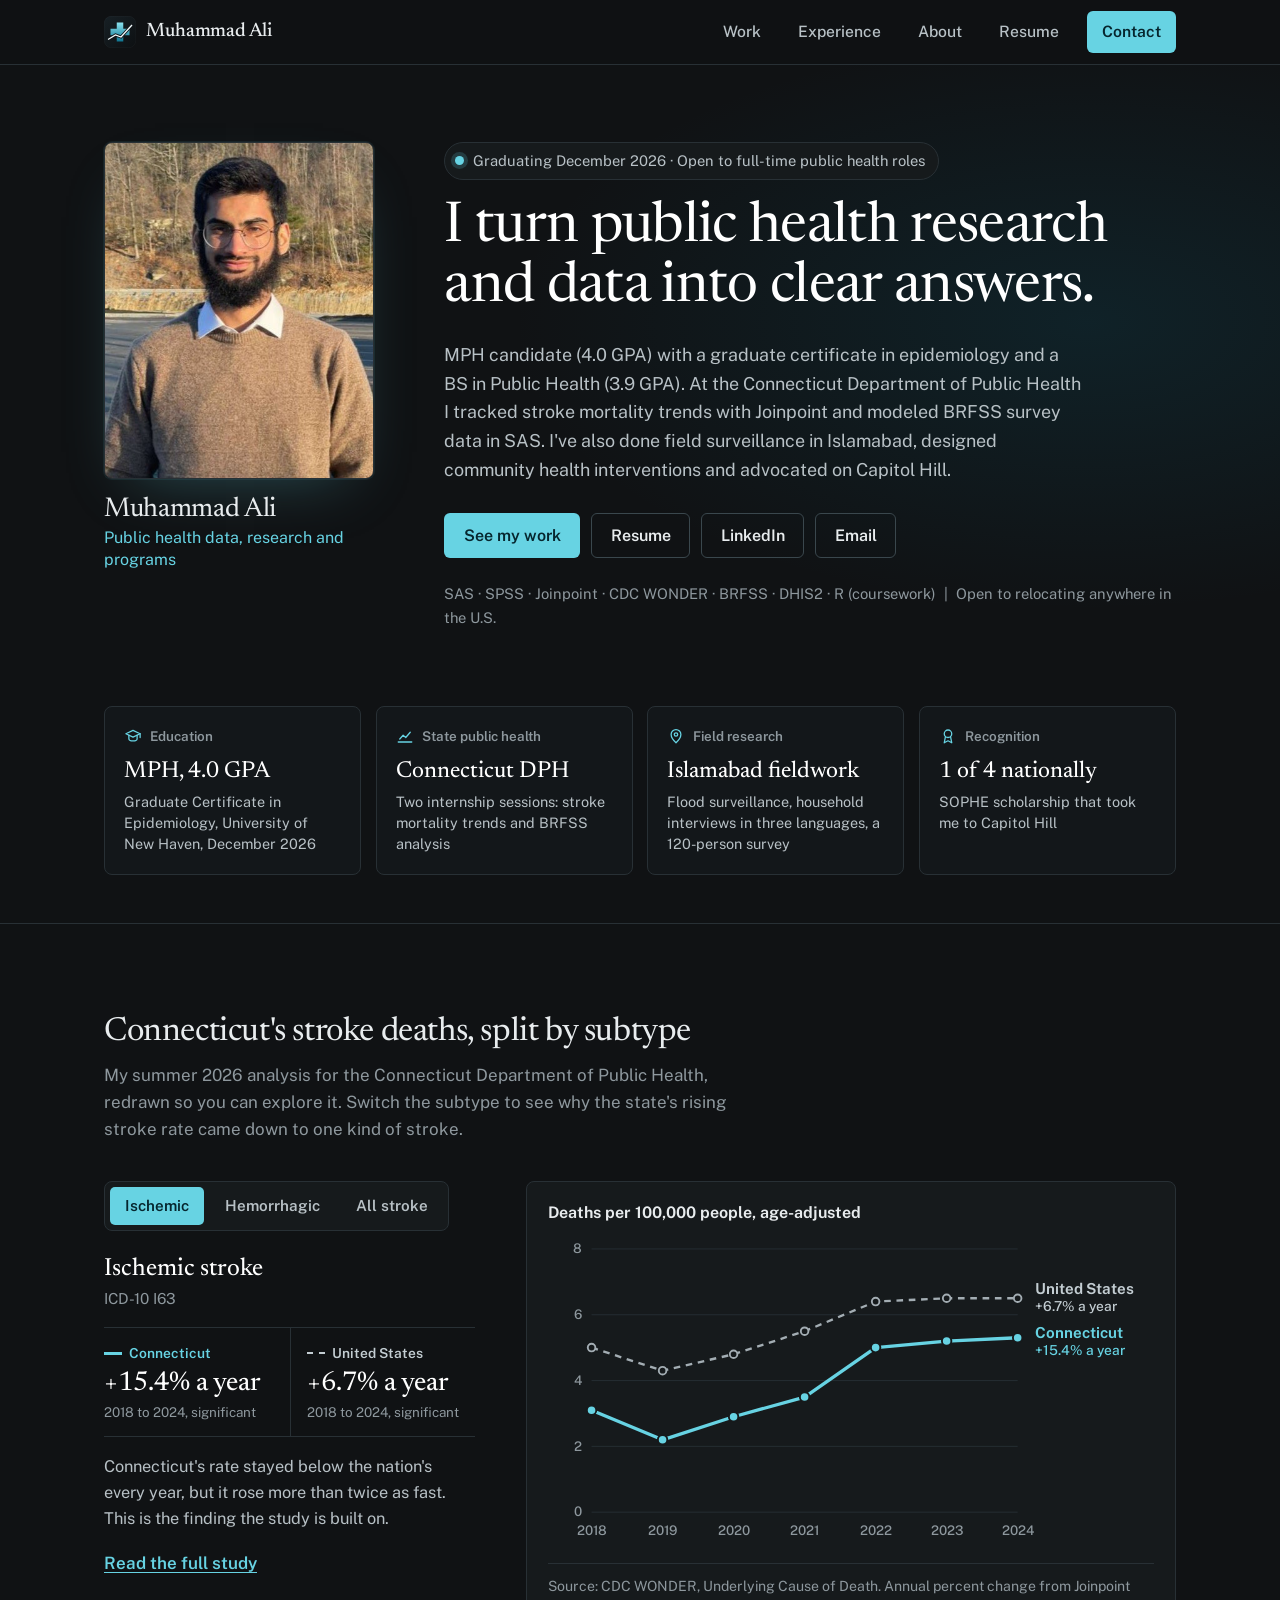
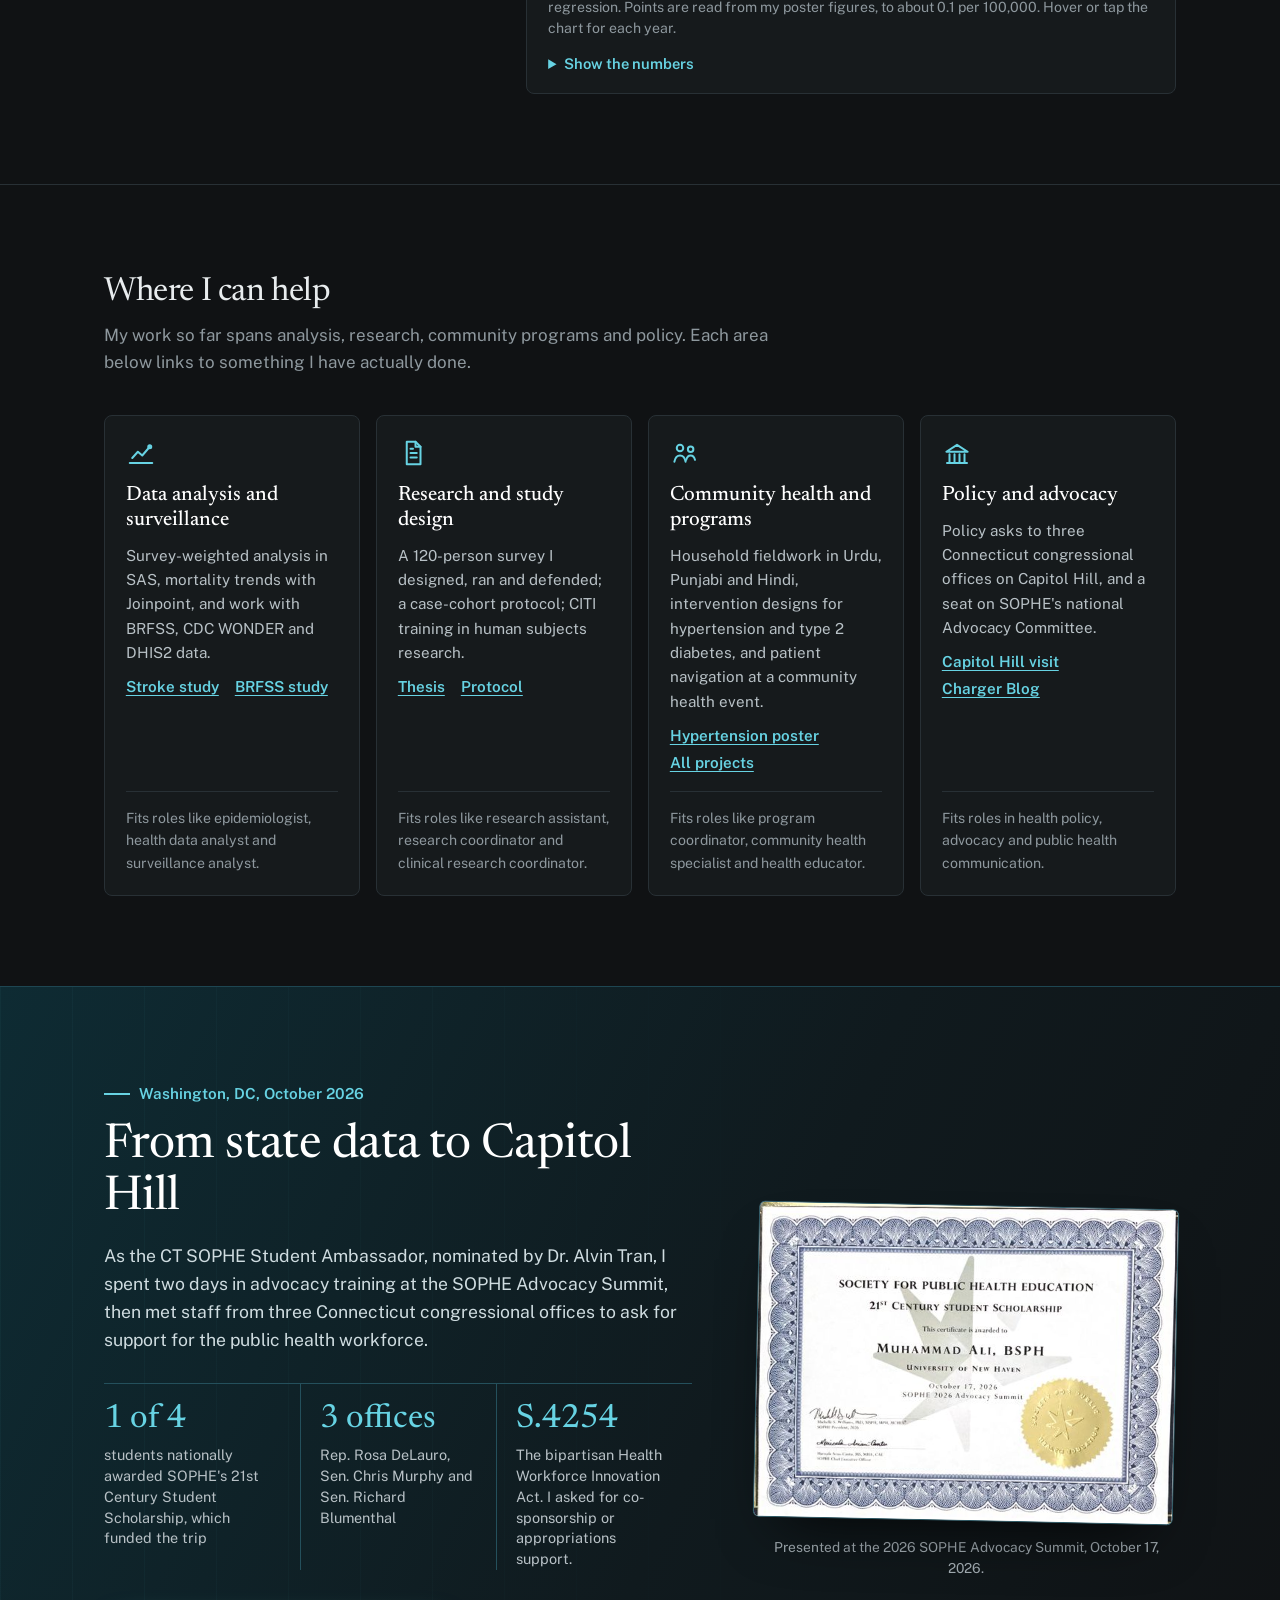
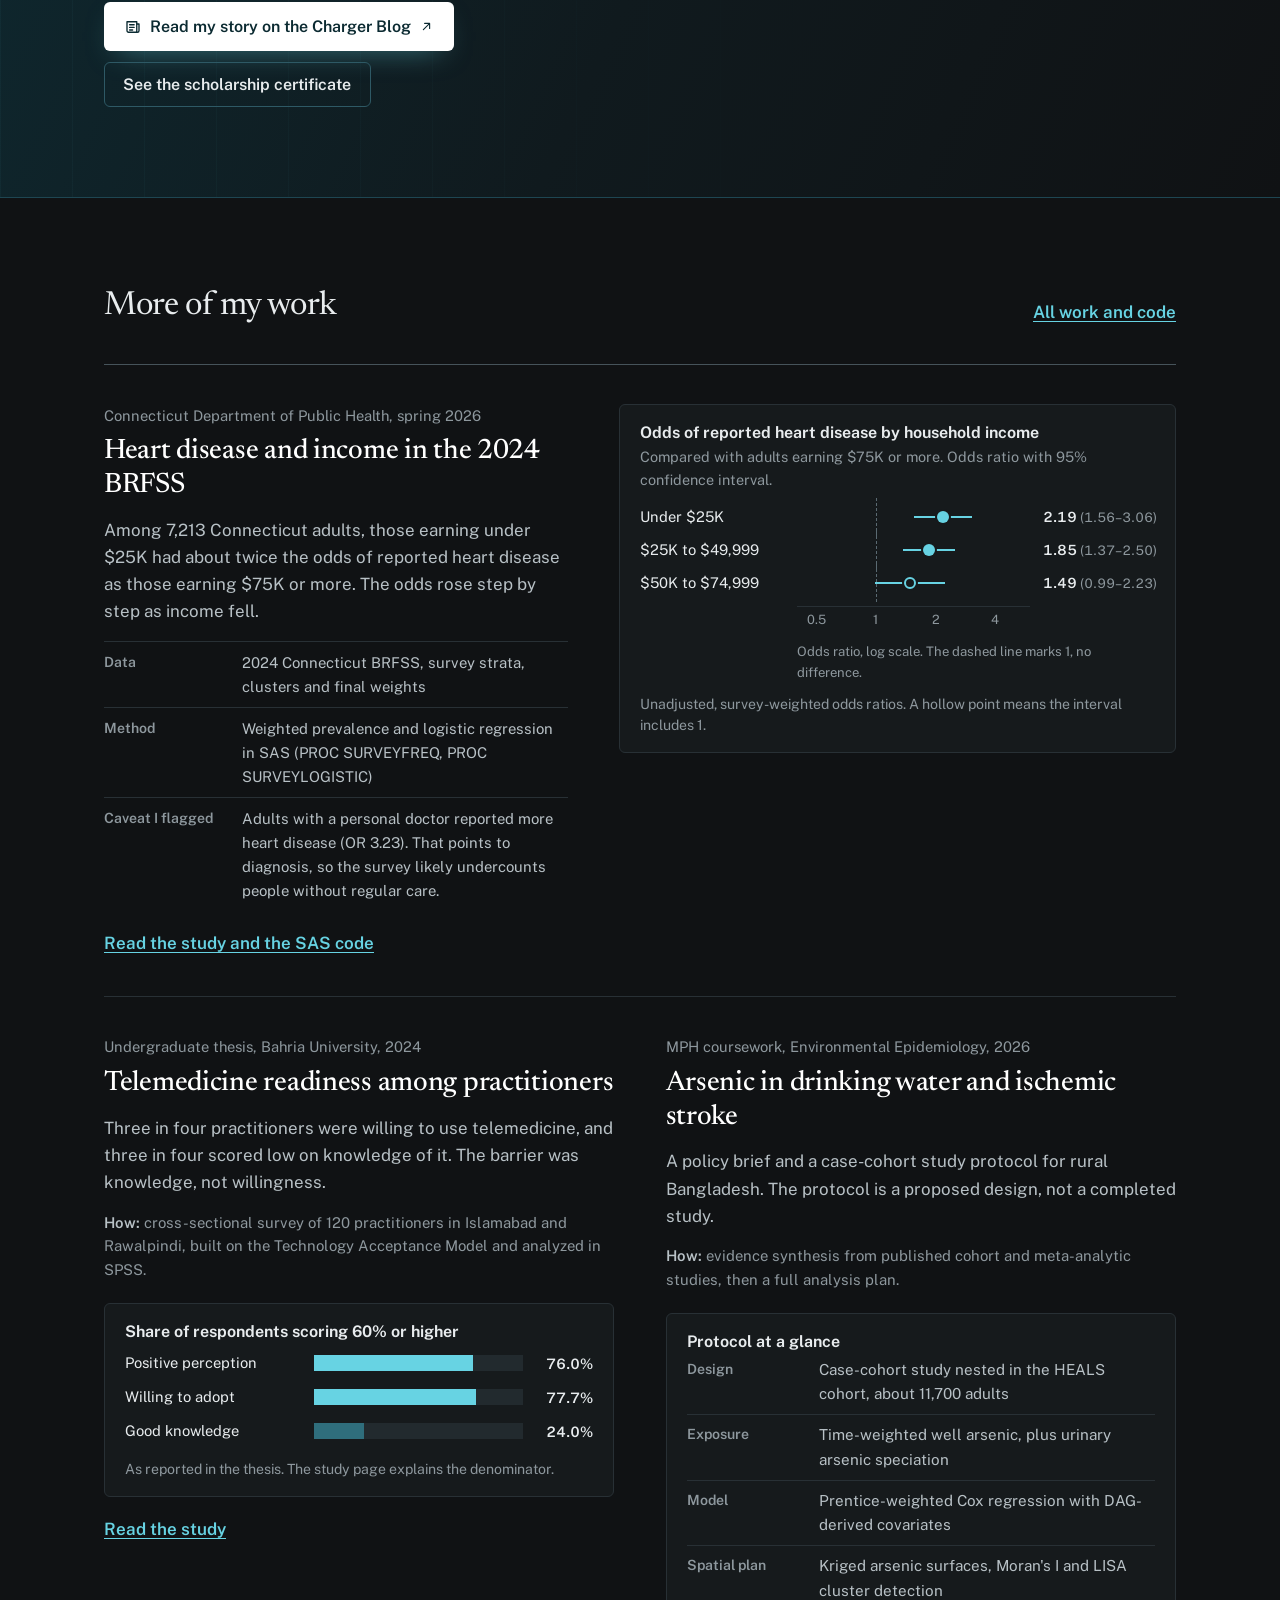
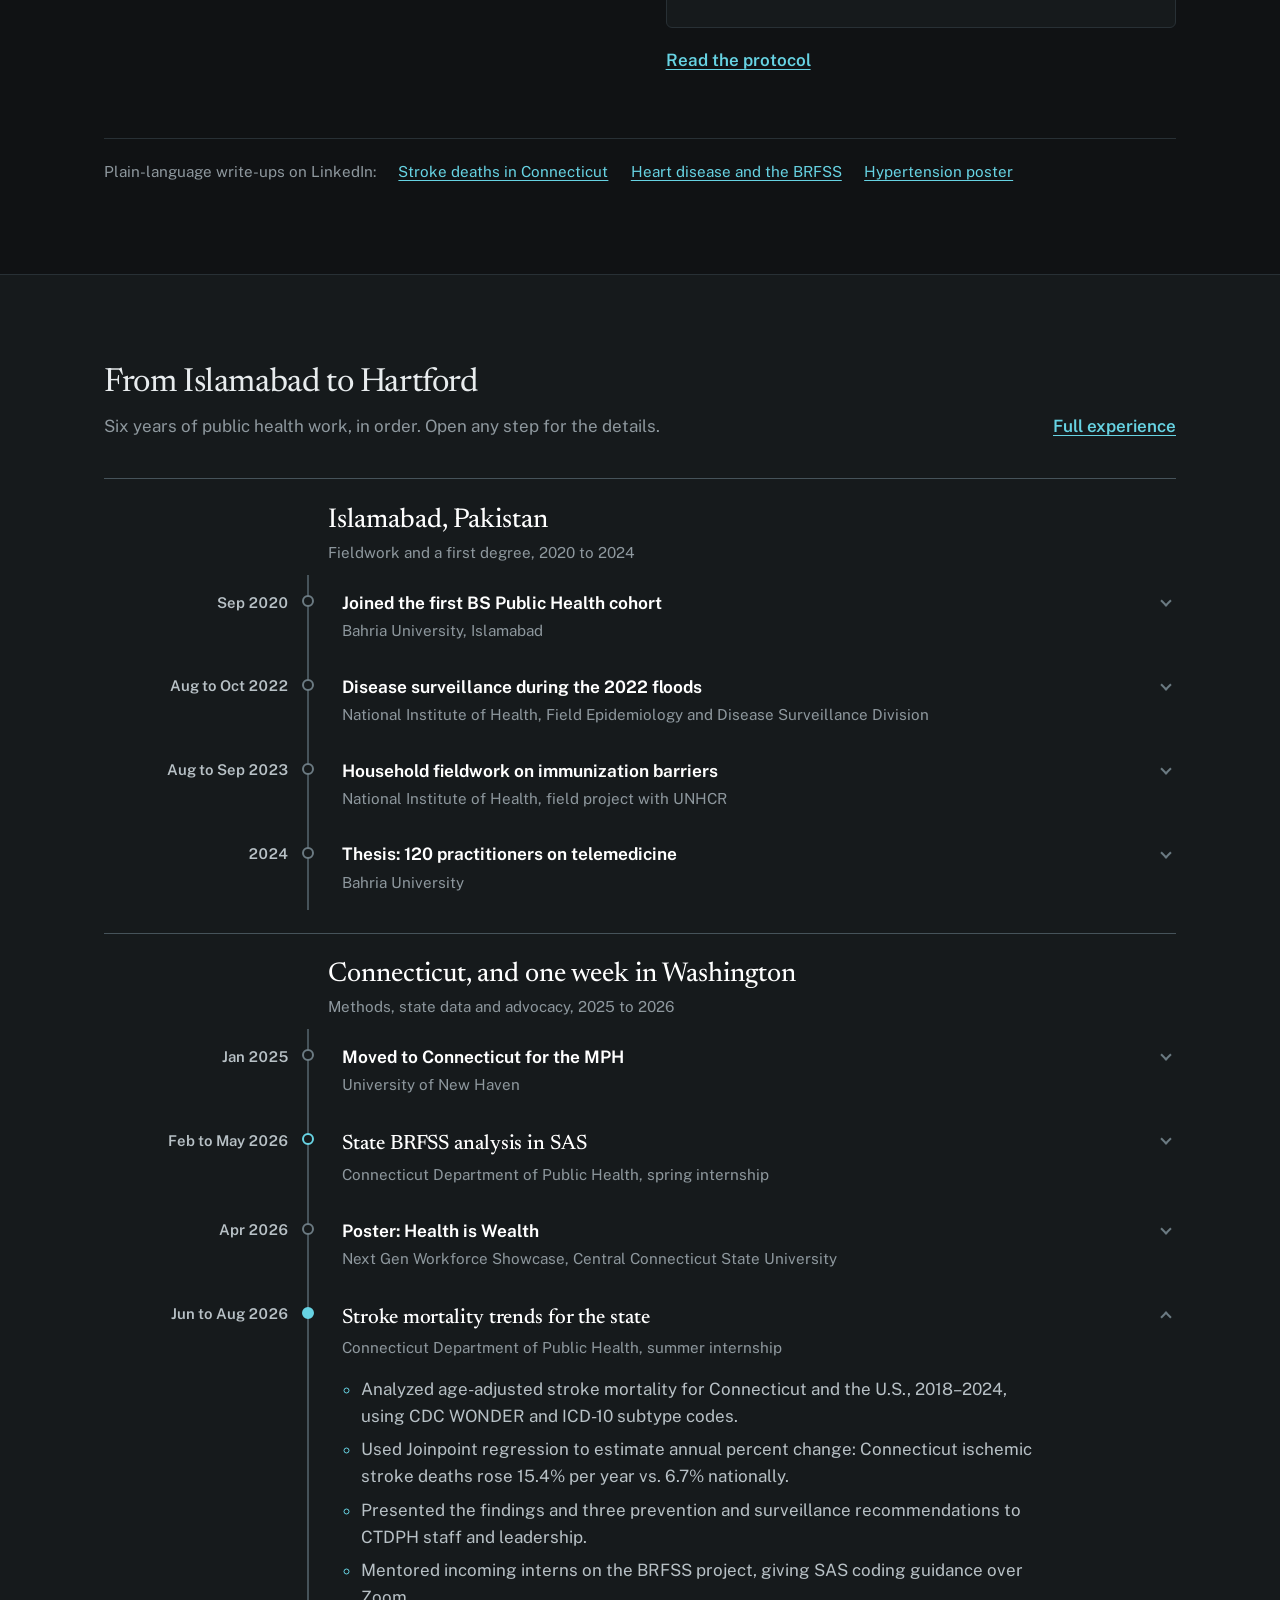
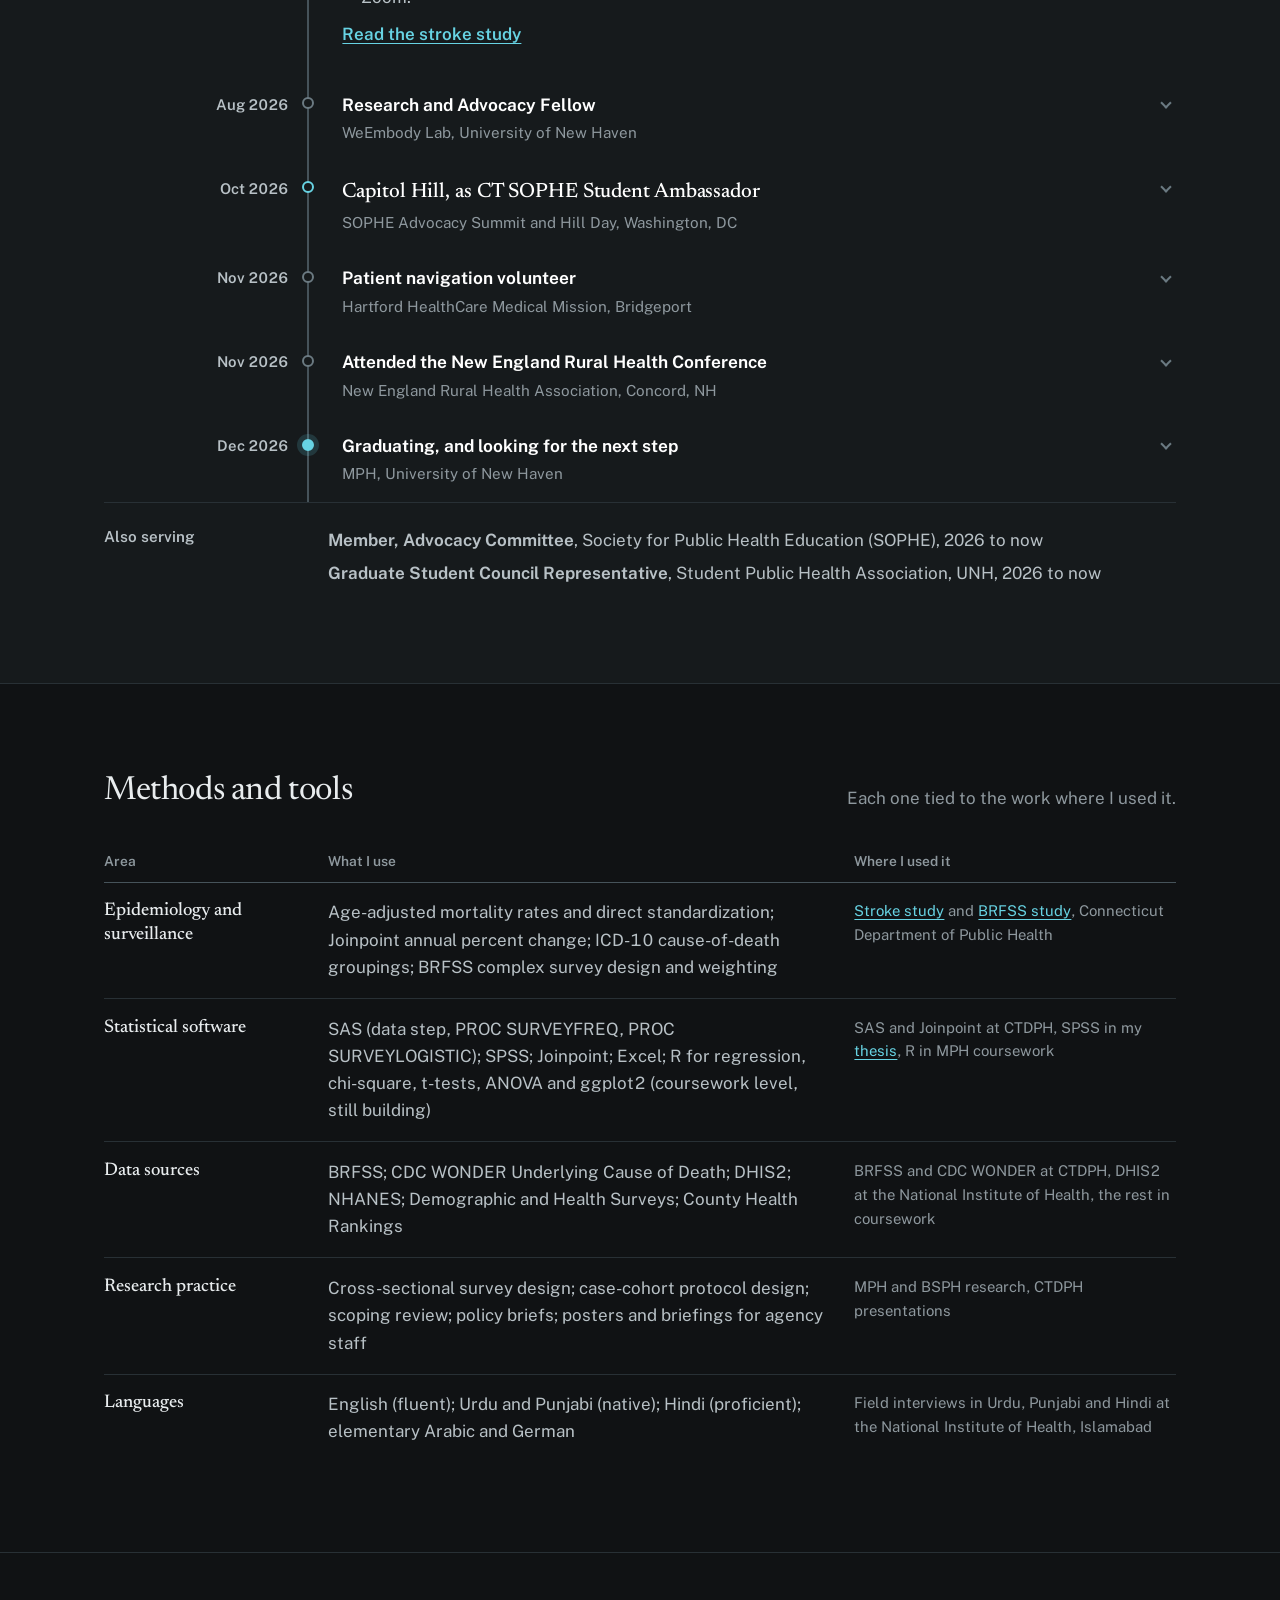
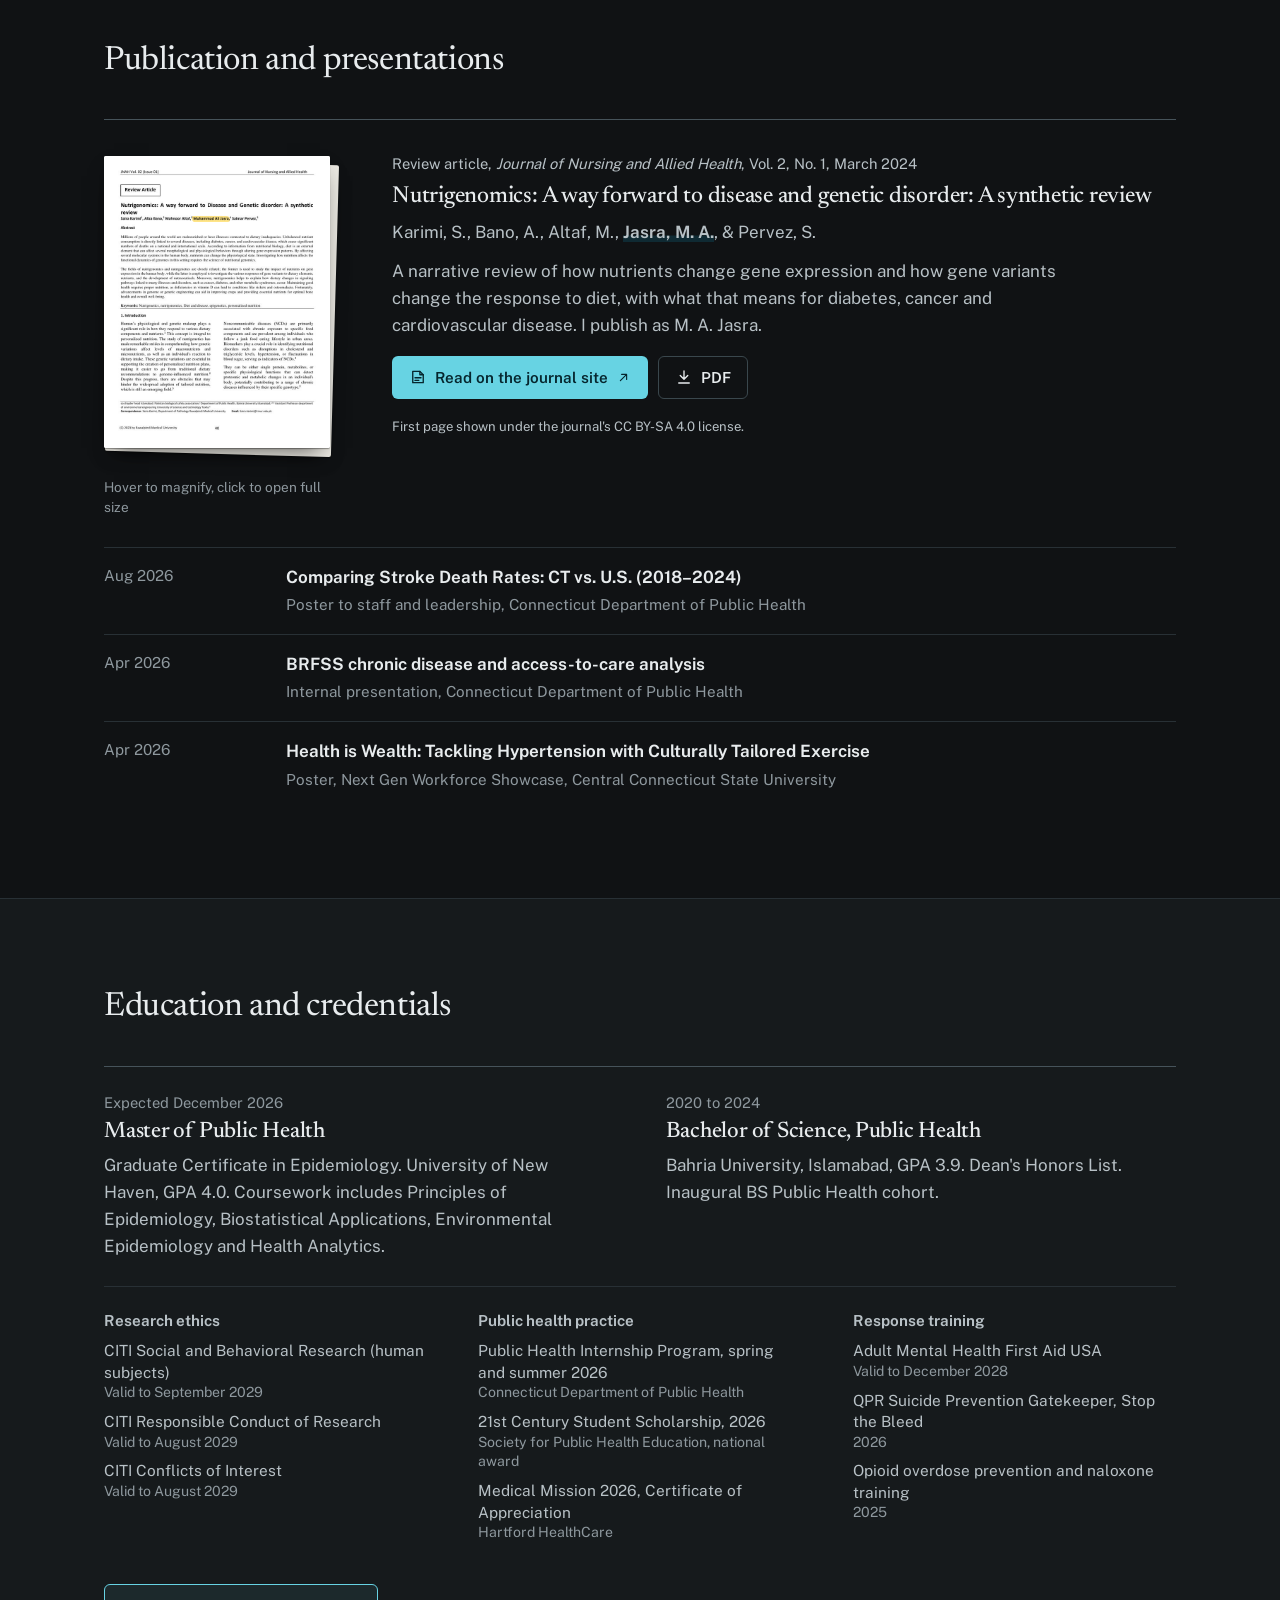
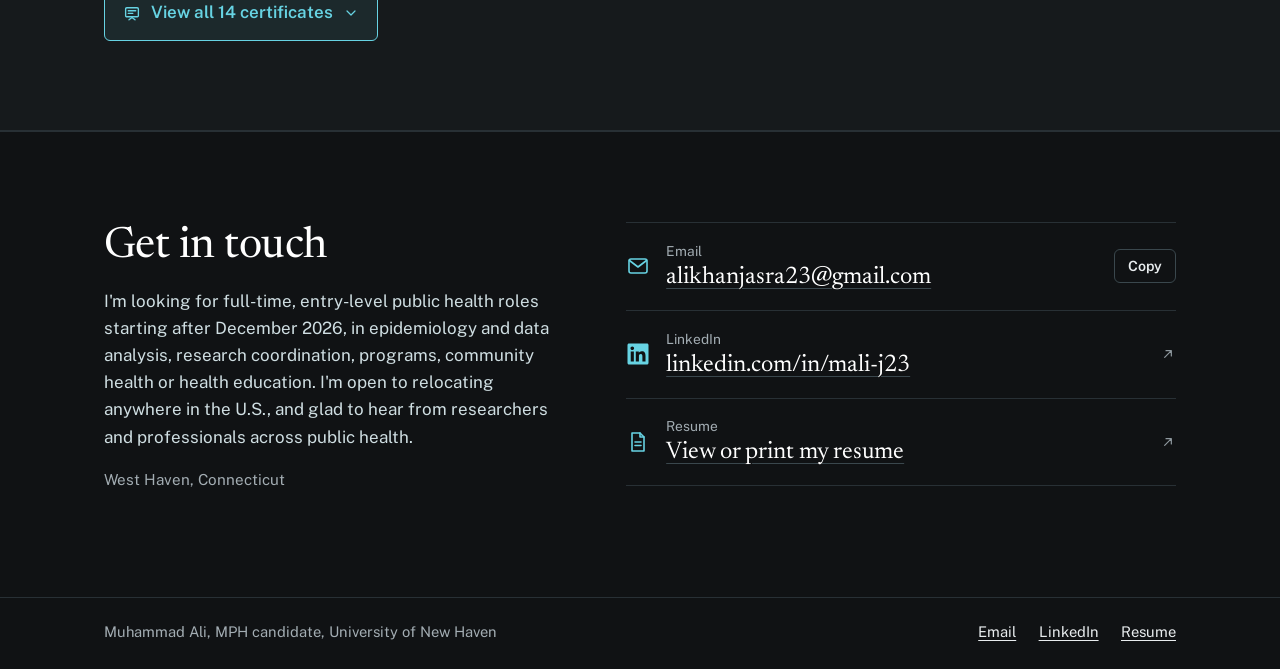
==== commit 4469299a: "Publication: first page with the author name highlighted and a magnifier Co-Authored-By: Claude Opus" ====
--- a/index.html
+++ b/index.html
@@ -20,7 +20,7 @@
 <link rel="apple-touch-icon" href="apple-touch-icon-v7.png">
 <link rel="preload" href="assets/fonts/newsreader-latin-opsz-normal.woff2" as="font" type="font/woff2" crossorigin>
 <link rel="preload" href="assets/fonts/public-sans-latin-wght-normal.woff2" as="font" type="font/woff2" crossorigin>
-<link rel="stylesheet" href="assets/css/site.css?v=10">
+<link rel="stylesheet" href="assets/css/site.css?v=14">
 <script type="application/ld+json">{"@context":"https://schema.org","@type":"Person","name":"Muhammad Ali","url":"https://mali-j23.github.io/","jobTitle":"MPH candidate","alumniOf":[{"@type":"CollegeOrUniversity","name":"University of New Haven"},{"@type":"CollegeOrUniversity","name":"Bahria University"}],"sameAs":["https://www.linkedin.com/in/mali-j23/"],"knowsAbout":["Epidemiology","Public health surveillance","Biostatistics","SAS","BRFSS"]}</script>
 </head>
 <body>
@@ -55,10 +55,10 @@
   </div>
   <div class="wrap">
     <ul class="proof">
-      <li><a href="#credentials"><span class="proof-lab"><svg viewBox="0 0 24 24" aria-hidden="true"><path d="M2.5 9 12 4.5 21.5 9 12 13.5Z"/><path d="M6.5 11v4.6c0 1.5 2.5 2.9 5.5 2.9s5.5-1.4 5.5-2.9V11"/><path d="M21.5 9v5"/></svg>Education</span><b>MPH, 4.0 GPA</b><span class="proof-d">Graduate Certificate in Epidemiology, University of New Haven, December 2026</span></a></li>
-      <li><a href="#findings"><span class="proof-lab"><svg viewBox="0 0 24 24" aria-hidden="true"><path d="M3 20h18"/><path d="M5 16l4.5-5 3.5 3 6-7"/></svg>State public health</span><b>Connecticut DPH</b><span class="proof-d">Two internship sessions: stroke mortality trends and BRFSS analysis</span></a></li>
-      <li><a href="#experience"><span class="proof-lab"><svg viewBox="0 0 24 24" aria-hidden="true"><path d="M12 21s-6.5-6.1-6.5-11a6.5 6.5 0 0 1 13 0c0 4.9-6.5 11-6.5 11z"/><circle cx="12" cy="10" r="2.3"/></svg>Field research</span><b>Islamabad fieldwork</b><span class="proof-d">Flood surveillance, household interviews in three languages, a 120-person survey</span></a></li>
-      <li><a href="#hill"><span class="proof-lab"><svg viewBox="0 0 24 24" aria-hidden="true"><circle cx="12" cy="9" r="5"/><path d="M8.6 12.8 7 21l5-2.6L17 21l-1.6-8.2"/></svg>Recognition</span><b>1 of 4 nationally</b><span class="proof-d">SOPHE scholarship that took me to Capitol Hill</span></a></li>
+      <li><a href="#credentials"><span class="proof-lab"><svg width="18" height="18" viewBox="0 0 24 24" aria-hidden="true"><path d="M2.5 9 12 4.5 21.5 9 12 13.5Z"/><path d="M6.5 11v4.6c0 1.5 2.5 2.9 5.5 2.9s5.5-1.4 5.5-2.9V11"/><path d="M21.5 9v5"/></svg>Education</span><b>MPH, 4.0 GPA</b><span class="proof-d">Graduate Certificate in Epidemiology, University of New Haven, December 2026</span></a></li>
+      <li><a href="#findings"><span class="proof-lab"><svg width="18" height="18" viewBox="0 0 24 24" aria-hidden="true"><path d="M3 20h18"/><path d="M5 16l4.5-5 3.5 3 6-7"/></svg>State public health</span><b>Connecticut DPH</b><span class="proof-d">Two internship sessions: stroke mortality trends and BRFSS analysis</span></a></li>
+      <li><a href="#experience"><span class="proof-lab"><svg width="18" height="18" viewBox="0 0 24 24" aria-hidden="true"><path d="M12 21s-6.5-6.1-6.5-11a6.5 6.5 0 0 1 13 0c0 4.9-6.5 11-6.5 11z"/><circle cx="12" cy="10" r="2.3"/></svg>Field research</span><b>Islamabad fieldwork</b><span class="proof-d">Flood surveillance, household interviews in three languages, a 120-person survey</span></a></li>
+      <li><a href="#hill"><span class="proof-lab"><svg width="18" height="18" viewBox="0 0 24 24" aria-hidden="true"><circle cx="12" cy="9" r="5"/><path d="M8.6 12.8 7 21l5-2.6L17 21l-1.6-8.2"/></svg>Recognition</span><b>1 of 4 nationally</b><span class="proof-d">SOPHE scholarship that took me to Capitol Hill</span></a></li>
     </ul>
   </div>
 </section>
@@ -280,9 +280,14 @@
   <div class="wrap">
     <header class="band-head"><h2 id="pub-h">Publication and presentations</h2></header>
     <div class="pub">
-      <a class="pub-img" href="https://jnah.supp.journalrmc.com/index.php/public/article/view/52" aria-label="Open the article on the journal site">
-        <img src="assets/img/pub-nutrigenomics-p1-sm.jpg" width="640" height="828" alt="First page of the article Nutrigenomics: A way forward to disease and genetic disorder, in the Journal of Nursing and Allied Health" loading="lazy">
-      </a>
+      <figure class="pub-page">
+        <a class="pp" href="assets/img/pub-nutrigenomics-p1.jpg" data-full="assets/img/pub-nutrigenomics-p1.jpg" data-caption="First page of the review article, Journal of Nursing and Allied Health, Vol. 2, No. 1, March 2024" data-alt="First page of the article Nutrigenomics: A way forward to disease and genetic disorder, in the Journal of Nursing and Allied Health" aria-label="Open the first page of the article full size">
+          <span class="pp-sheet" aria-hidden="true"></span>
+          <span class="pp-top"><img src="assets/img/pub-nutrigenomics-p1-sm.jpg" width="640" height="828" alt="First page of the article Nutrigenomics: A way forward to disease and genetic disorder, in the Journal of Nursing and Allied Health" loading="lazy"><span class="hl" aria-hidden="true"></span></span>
+          <span class="loupe" aria-hidden="true"><span class="lz"><img src="assets/img/pub-nutrigenomics-p1.jpg" alt="" loading="lazy"><span class="hl"></span></span></span>
+        </a>
+        <figcaption class="pp-hint"><span class="on-mouse">Hover to magnify, click to open full size</span><span class="on-touch">Tap to open full size</span></figcaption>
+      </figure>
       <div class="pub-body">
         <p class="pub-type">Review article, <i>Journal of Nursing and Allied Health</i>, Vol. 2, No. 1, March 2024</p>
         <h3>Nutrigenomics: A way forward to disease and genetic disorder: A synthetic review</h3>
@@ -480,6 +485,6 @@
     </ul>
   </div>
 </footer>
-<script src="assets/js/site.js?v=10" defer></script>
+<script src="assets/js/site.js?v=14" defer></script>
 </body>
 </html>
--- a/assets/css/site.css
+++ b/assets/css/site.css
@@ -696,3 +696,29 @@
 .c-go { width: 16px; height: 16px; margin-left: auto; flex: none; fill: none; stroke: var(--muted); stroke-width: 1.8; stroke-linecap: round; stroke-linejoin: round; transition: transform .15s, stroke .15s; }
 .c-row:hover .c-icon { transform: translateX(2px); }
 .c-row:hover .c-go { stroke: var(--cyan); transform: translate(2px, -2px); }
+
+/* ---------- Publication: first page with the author name highlighted and a magnifier ---------- */
+.pub { grid-template-columns: 240px minmax(0, 1fr); gap: clamp(1.6rem, 4vw, 3rem); padding: 2rem 0 1.8rem; }
+.pub-page { margin: 0; display: grid; gap: .6rem; justify-items: start; }
+.pp { position: relative; display: block; width: 226px; height: 292px; margin: 4px 0 8px; color: inherit; text-decoration: none; cursor: zoom-in; }
+.pp-sheet, .pp-top { position: absolute; inset: 0; border-radius: 2px; transition: transform .45s cubic-bezier(.2, .75, .2, 1), box-shadow .45s; }
+.pp-sheet { background: #E9E7E0; transform: translate(5px, 6px) rotate(1.6deg); box-shadow: 0 1px 1px rgba(0, 0, 0, .35), 0 8px 18px -8px rgba(0, 0, 0, .6); }
+.pp-top { overflow: hidden; background: #fff; box-shadow: 0 1px 1px rgba(0, 0, 0, .35), 0 10px 22px -10px rgba(0, 0, 0, .7); }
+.pp-top img { display: block; width: 100%; height: 100%; object-fit: cover; }
+.pp:hover .pp-top, .pp:focus-visible .pp-top { transform: translateY(-4px); box-shadow: 0 2px 2px rgba(0, 0, 0, .3), 0 22px 30px -12px rgba(0, 0, 0, .7); }
+.pp .hl { position: absolute; left: 39%; top: 20.3%; width: 16.6%; height: 2.3%; border-radius: 2px 6px 3px 5px; background: rgba(255, 214, 64, .62); mix-blend-mode: multiply; transform: scaleX(0); transform-origin: left center; transition: transform .8s cubic-bezier(.6, .1, .3, 1) .25s; }
+.pp.play .hl, .pp:hover .hl, .pp:focus-visible .hl { transform: scaleX(1); }
+.pp .loupe { position: absolute; left: 0; top: 0; z-index: 3; width: 138px; height: 138px; border-radius: 50%; overflow: hidden; background: #fff; pointer-events: none;
+  border: 3px solid #D9E2E5; box-shadow: 0 0 0 1px rgba(0, 0, 0, .4), 0 16px 34px rgba(0, 0, 0, .6), 0 0 0 6px rgba(103, 211, 227, .18);
+  opacity: 0; transform: translate(-50%, -50%) scale(.3); transition: opacity .2s, transform .3s cubic-bezier(.2, .9, .25, 1.3); }
+.pp.lens .loupe { opacity: 1; transform: translate(-50%, -50%) scale(1); }
+.pp .lz { position: absolute; left: 0; top: 0; will-change: transform; }
+.pp .lz img { display: block; width: 100%; height: 100%; }
+.pp .lz .hl { transform: scaleX(1); transition: none; }
+.pp .loupe::after { content: ""; position: absolute; inset: 0; border-radius: 50%; background: radial-gradient(circle at 30% 25%, rgba(255, 255, 255, .35), rgba(255, 255, 255, 0) 40%); box-shadow: inset 0 0 18px rgba(0, 0, 0, .25); }
+.pp:focus-visible { outline: 2px solid var(--cyan); outline-offset: 8px; border-radius: 3px; }
+.pp-hint { font-size: .85rem; color: var(--muted); }
+.pp-hint .on-touch { display: none; }
+@media (hover: none) { .pp-hint .on-mouse { display: none; } .pp-hint .on-touch { display: inline; } }
+@media (max-width: 640px) { .pub { grid-template-columns: minmax(0, 1fr); } }
+@media (prefers-reduced-motion: reduce) { .pp .hl, .pp-top, .pp .loupe { transition: none; } }
